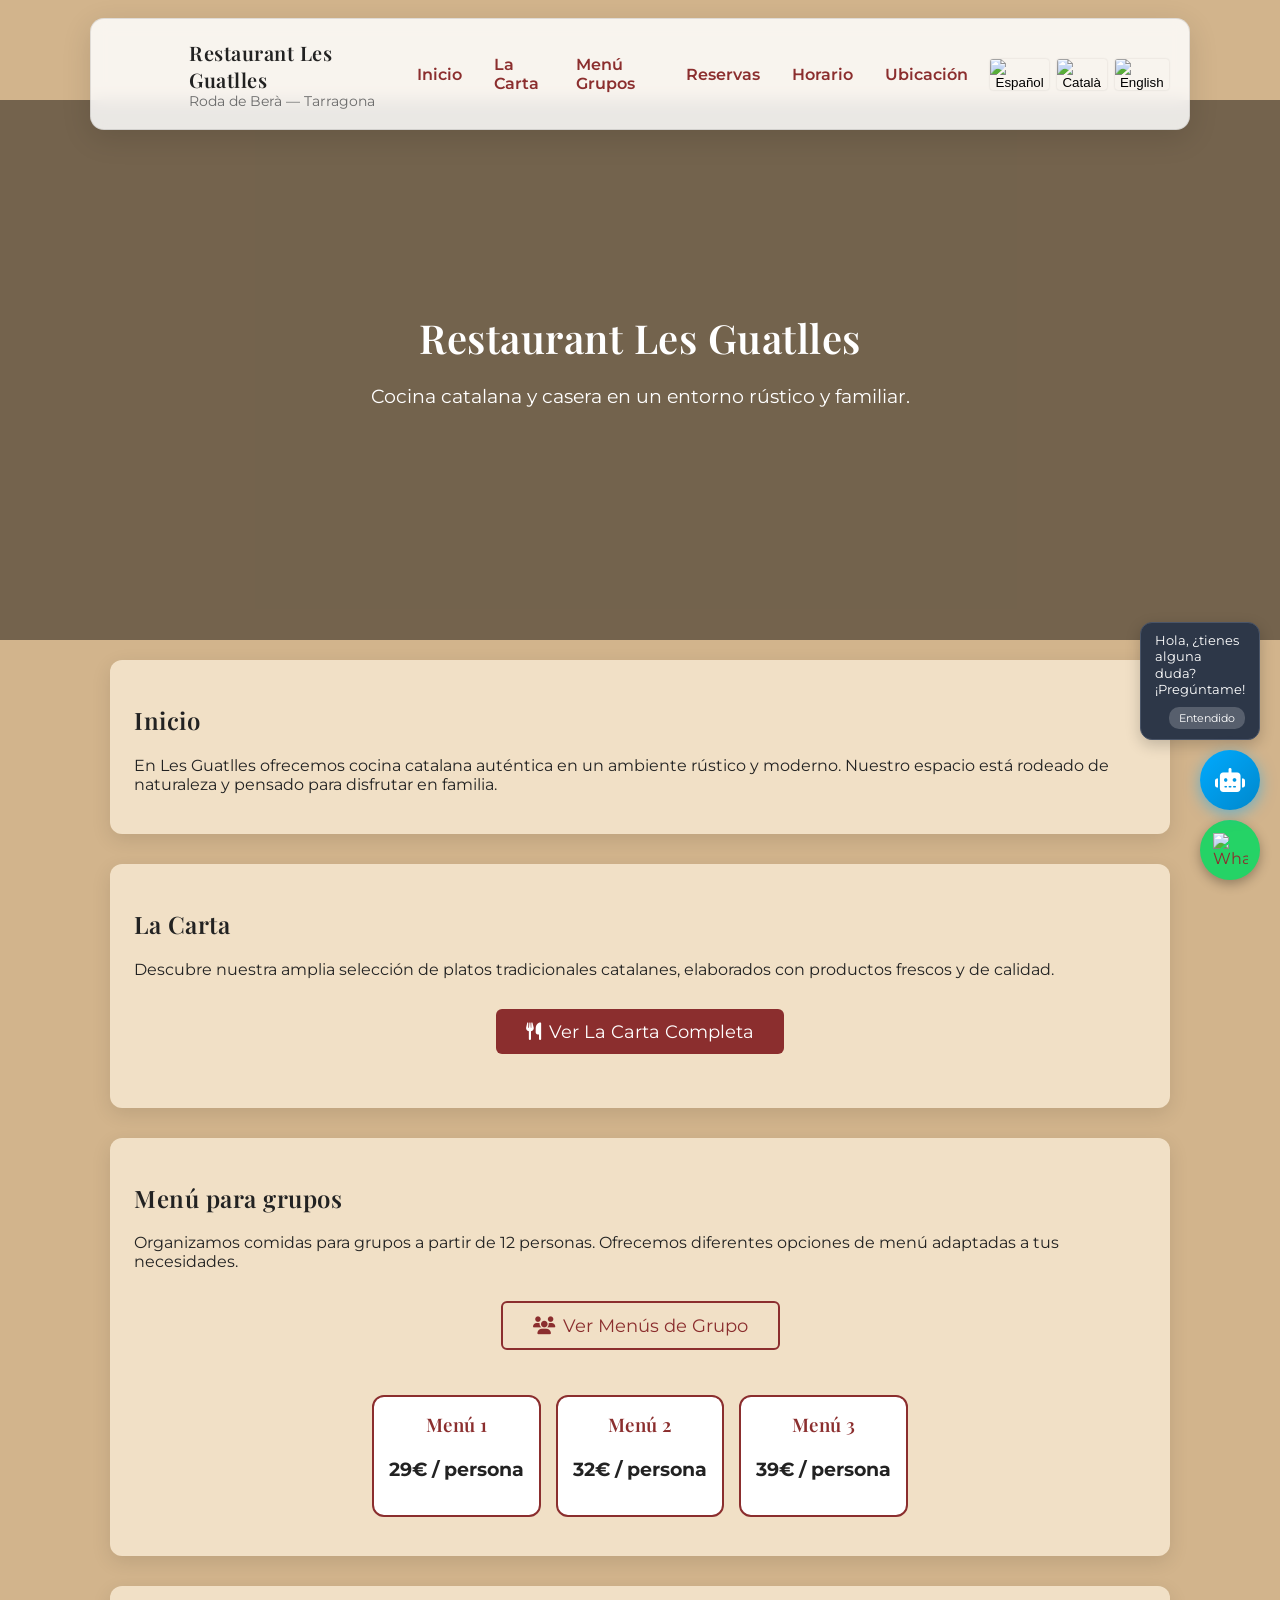
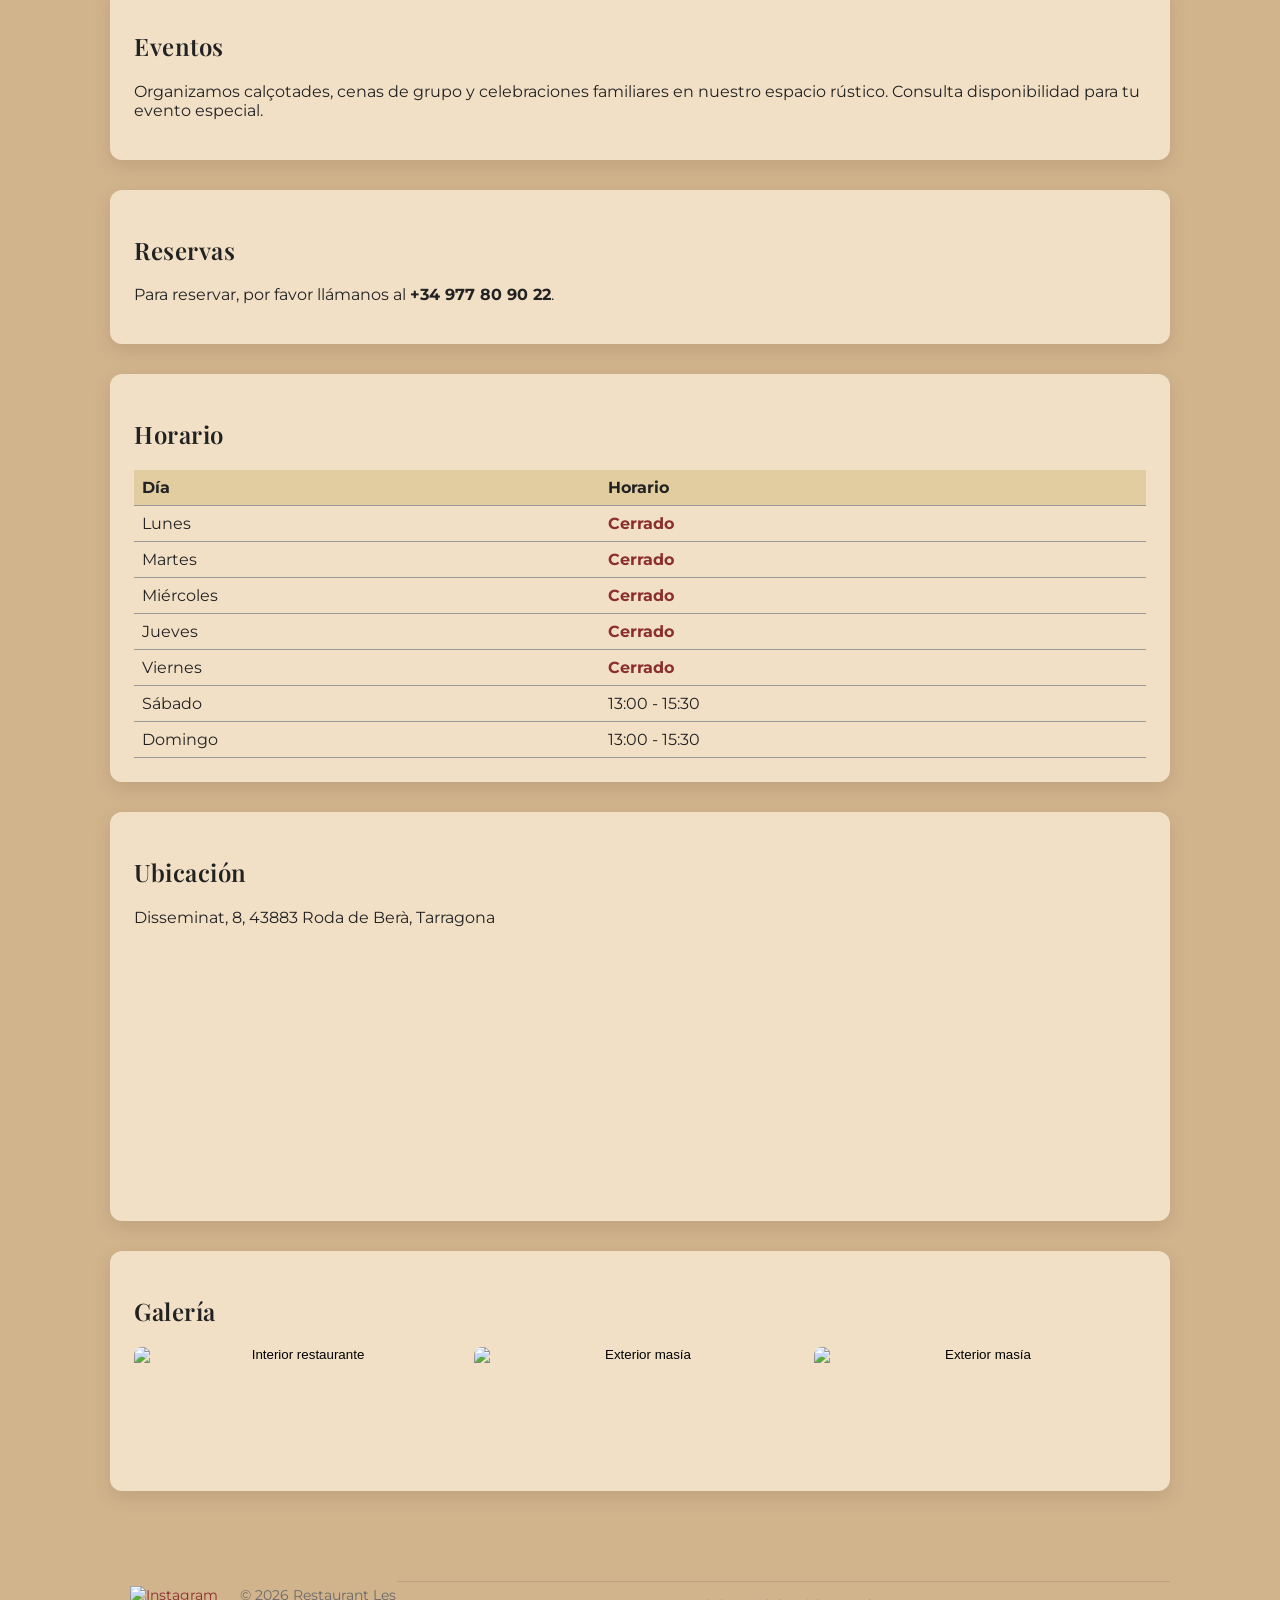
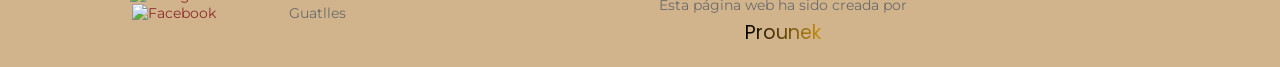
==== index.html @ c56d642b "Update index.html" ====
<!doctype html>
<html lang="es">
<head>
  <meta charset="utf-8" />
  <meta name="viewport" content="width=device-width,initial-scale=1" />
  <title>Restaurant Les Guatlles</title>
  <meta name="description" content="Restaurant Les Guatlles: cocina casera y catalana en Roda de Berà (Tarragona). Menús, reservas, eventos y ubicación." />
  <meta name="author" content="Restaurant Les Guatlles" />
  <link rel="icon" type="image/x-icon" href="Gemini_Generated_Image_eu8xwceu8xwceu8x-modified.png">

  <!-- Fuentes profesionales de Google Fonts -->
  <link rel="preconnect" href="https://fonts.googleapis.com">
  <link rel="preconnect" href="https://fonts.gstatic.com" crossorigin>
  <link href="https://fonts.googleapis.com/css2?family=Montserrat:wght@300;400;500;600&family=Playfair+Display:wght@400;500;600;700&display=swap" rel="stylesheet">
  <link href="https://fonts.googleapis.com/css2?family=Montserrat:wght@300;400;500;600&family=Playfair+Display:wght@400;500;600;700&family=Poppins:wght@400&display=swap" rel="stylesheet">

  <!-- Font Awesome -->
  <link rel="stylesheet" href="https://cdnjs.cloudflare.com/ajax/libs/font-awesome/6.4.0/css/all.min.css" integrity="sha512-iecdLmaskl7CVkqkXNQ/ZH/XLlvWZOJyj7Yy7tcenmpD1ypASozpmT/E0iPtmFIB46ZmdtAc9eNBvH0H/ZpiBw==" crossorigin="anonymous" referrerpolicy="no-referrer" />

  <style>
    /* === VARIABLES Y ESTILOS BASE === */
    :root {
      --accent: #8b2e2e;
      --muted: #6b6b6b;
      --bg: #d2b48c;
      --card: #f1e0c6;
      --glass-bg: rgba(255,255,255,0.85);
      --header-offset: 96px;
    }

    * {
      box-sizing: border-box;
      scroll-behavior: smooth;
    }

    html, body {
      height: 100%;
      margin: 0;
      font-family: 'Montserrat', -apple-system, BlinkMacSystemFont, 'Segoe UI', Roboto, Oxygen, Ubuntu, sans-serif;
      color: #222;
      background: var(--bg);
    }

    h1, h2, h3, h4, h5, h6 {
      font-family: 'Playfair Display', Georgia, serif;
      font-weight: 600;
      letter-spacing: 0.5px;
    }

    a {
      color: var(--accent);
      text-decoration: none;
    }

    .container {
      max-width: 1100px;
      margin: 0 auto;
      padding: 20px;
    }

    /* === ANIMACIONES DE ENTRADA === */
    @keyframes fadeInUp {
      from {
        opacity: 0;
        transform: translateY(30px);
      }
      to {
        opacity: 1;
        transform: translateY(0);
      }
    }

    .animate-on-scroll {
      opacity: 0;
      transform: translateY(30px);
      transition: all 0.6s ease-out;
    }

    .animate-on-scroll.animated {
      opacity: 1;
      transform: translateY(0);
    }

    /* === HEADER STICKY (VERSIÓN ORIGINAL) === */
    header {
      position: fixed;
      top: 18px;
      left: 50%;
      transform: translateX(-50%);
      width: calc(100% - 40px);
      max-width: 1100px;
      background: var(--glass-bg);
      backdrop-filter: blur(8px);
      -webkit-backdrop-filter: blur(8px);
      border-radius: 14px;
      box-shadow: 0 8px 30px rgba(0,0,0,0.12);
      display: flex;
      align-items: center;
      justify-content: space-between;
      gap: 16px;
      padding: 12px 24px;
      z-index: 1200;
      animation: fadeInDown 0.8s ease-out;
      border: 1px solid rgba(0,0,0,0.1);
    }

    @keyframes fadeInDown {
      from {
        opacity: 0;
        transform: translateX(-50%) translateY(-20px);
      }
      to {
        opacity: 1;
        transform: translateX(-50%) translateY(0);
      }
    }

    .brand {
      display: flex;
      align-items: center;
      gap: 14px;
    }

    .logo {
      width: 64px;
      height: 64px;
      border-radius: 10px;
      overflow: hidden;
      flex: 0 0 64px;
      background-image: url('https://tse1.mm.bing.net/th/id/OIP.Gi4hYsIc4B3YbKDPpV0b8wAAAA?pid=Api');
      background-size: cover;
      background-position: center;
    }

    h1 {
      font-size: 1.25rem;
      margin: 0;
    }

    nav ul {
      list-style: none;
      margin: 0;
      padding: 0;
      display: flex;
      gap: 12px;
      align-items: center;
    }

    nav li {
      padding: 6px 10px;
      border-radius: 8px;
      transition: all 0.3s ease;
    }

    nav li:hover {
      background: rgba(139, 46, 46, 0.1);
    }

    nav a {
      font-weight: 600;
      cursor: pointer;
    }

    .hamburger {
      display: none;
      flex-direction: column;
      gap: 5px;
      cursor: pointer;
      padding: 6px;
    }

    .hamburger span {
      width: 24px;
      height: 3px;
      background: #222;
      border-radius: 3px;
      display: block;
      transition: all 0.3s ease;
    }

    .nav-menu {
      display: flex;
      gap: 12px;
      align-items: center;
    }

    .lang-switch {
      display: flex;
      gap: 8px;
      align-items: center;
    }

    .lang-switch button {
      background: none;
      border: none;
      cursor: pointer;
      padding: 0;
      transition: transform 0.3s ease;
    }

    .lang-switch button:hover {
      transform: scale(1.1);
    }

    .lang-switch img {
      width: 28px;
      height: 20px;
      border-radius: 3px;
      box-shadow: 0 0 2px rgba(0,0,0,.15);
    }

    /* === HERO SECTION === */
    .hero-banner {
      position: relative;
      height: 60vh;
      min-height: 400px;
      display: flex;
      align-items: center;
      justify-content: center;
      background-image: url('https://tse2.mm.bing.net/th/id/OIP.O7ewhGLgfSO-NGCan1UeLAHaFj?pid=Api');
      background-size: cover;
      background-position: center;
      color: #fff;
      text-align: center;
      margin-top: 100px;
      animation: fadeInUp 1s ease-out 0.3s both;
    }

    .hero-overlay {
      position: absolute;
      top: 0;
      left: 0;
      width: 100%;
      height: 100%;
      background: rgba(0,0,0,0.45);
    }

    .hero-content {
      position: relative;
      z-index: 1;
      max-width: 800px;
      padding: 20px;
    }

    .hero-content h1 {
      font-size: 2.5rem;
      font-family: 'Playfair Display', serif;
      margin-bottom: 12px;
    }

    .hero-content p {
      font-size: 1.2rem;
      line-height: 1.4;
    }

    /* === MAIN CONTENT === */
    main {
      margin-top: 40px;
      padding-bottom: 80px;
    }

    section {
      scroll-margin-top: 120px;
    }

    /* === CARDS Y COMPONENTES === */
    .card {
      background: var(--card);
      padding: 24px;
      border-radius: 12px;
      box-shadow: 0 6px 20px rgba(12,12,12,0.1);
      margin-bottom: 30px;
      transition: all 0.3s ease;
      opacity: 1 !important;
    }

    .card:hover {
      transform: translateY(-5px);
      box-shadow: 0 8px 25px rgba(12,12,12,0.15);
    }

    .gallery {
      display: grid;
      grid-template-columns: repeat(3, 1fr);
      gap: 8px;
    }

    .gallery button {
      border: 0;
      padding: 0;
      background: none;
      transition: transform 0.3s ease;
    }

    .gallery button:hover {
      transform: scale(1.05);
    }

    .gallery img {
      width: 100%;
      height: 120px;
      object-fit: cover;
      border-radius: 8px;
      display: block;
    }

    footer {
      margin-top: 28px;
      padding: 20px 0;
      color: var(--muted);
      font-size: 0.9rem;
      text-align: center;
      display: flex;
      justify-content: space-between;
      align-items: center;
    }

    /* === HORARIO === */
    .schedule {
      width: 100%;
      border-collapse: collapse;
      margin-top: 10px;
    }

    .schedule th, .schedule td {
      padding: 8px;
      border-bottom: 1px solid #999;
      text-align: left;
    }

    .schedule th {
      background: #e2cda0;
    }

    .closed {
      color: #8b2e2e;
      font-weight: bold;
    }

    /* === CALCULADORA DE GRUPOS === */
    .group-calculator {
      background: var(--card);
      padding: 20px;
      border-radius: 12px;
      margin: 20px 0;
      text-align: center;
      border: 2px solid var(--accent);
    }
    
    .calculator-inputs {
      display: flex;
      gap: 15px;
      justify-content: center;
      align-items: center;
      flex-wrap: wrap;
      margin: 15px 0;
    }
    
    .calc-input {
      padding: 10px;
      border: 1px solid #ddd;
      border-radius: 8px;
      font-size: 1rem;
      width: 80px;
      text-align: center;
      transition: all 0.3s ease;
    }
    
    .calc-input:focus {
      outline: none;
      border-color: var(--accent);
    }
    
    .calc-result {
      font-size: 1.5rem;
      font-weight: bold;
      color: var(--accent);
      margin: 15px 0;
    }

    /* === BOTONES === */
    .btn {
      padding: 10px 20px;
      border: none;
      border-radius: 6px;
      cursor: pointer;
      font-size: 1rem;
      transition: all 0.3s ease;
      display: inline-block;
      text-align: center;
    }
    
    .btn:hover {
      transform: translateY(-2px);
    }
    
    .btn-primary {
      background: var(--accent);
      color: white;
    }
    
    .btn-primary:hover {
      background: #7a2727;
      box-shadow: 0 4px 12px rgba(139, 46, 46, 0.3);
    }

    .btn-secondary {
      background: #f1e0c6;
      color: #8b2e2e;
      border: 2px solid #8b2e2e;
    }
    
    .btn-secondary:hover {
      background: #e2cda0;
    }

    .btn-large {
      font-size: 1.1rem;
      padding: 12px 30px;
    }

    /* WhatsApp flotante */
    .whatsapp-btn {
      position: fixed;
      bottom: 20px;
      right: 20px;
      background: #25d366;
      border-radius: 50%;
      width: 60px;
      height: 60px;
      display: flex;
      align-items: center;
      justify-content: center;
      box-shadow: 0 4px 12px rgba(0,0,0,.3);
      z-index: 1300;
      transition: all 0.3s ease;
      animation: fadeInUp 0.8s ease-out 1s both;
    }
    
    .whatsapp-btn:hover {
      transform: scale(1.1);
      box-shadow: 0 6px 20px rgba(37, 211, 102, 0.4);
    }
    
    .whatsapp-btn img {
      width: 35px;
      height: 35px;
    }

    /* === ASISTENTE VIRTUAL === */
    .assistant-container {
      position: fixed;
      bottom: 90px;
      right: 20px;
      z-index: 1400;
      font-family: Arial, sans-serif;
      animation: fadeInUp 0.8s ease-out 1.2s both;
    }

    .assistant-button {
      width: 60px;
      height: 60px;
      border-radius: 50%;
      background: linear-gradient(135deg, #00aaff 0%, #0088cc 100%);
      border: none;
      box-shadow: 0 4px 15px rgba(0, 170, 255, 0.5);
      cursor: pointer;
      display: flex;
      align-items: center;
      justify-content: center;
      transition: all 0.3s ease;
      position: relative;
      overflow: visible;
      animation: float 3s ease-in-out infinite;
    }

    @keyframes float {
      0%, 100% { transform: translateY(0); }
      50% { transform: translateY(-8px); }
    }

    .assistant-button:hover {
      transform: scale(1.1);
      box-shadow: 0 6px 20px rgba(0, 170, 255, 0.7);
    }

    .assistant-button::after {
      content: "Asistente de IA";
      position: absolute;
      bottom: -35px;
      left: 50%;
      transform: translateX(-50%);
      background: rgba(0, 0, 0, 0.8);
      color: white;
      padding: 5px 10px;
      border-radius: 4px;
      font-size: 0.75rem;
      white-space: nowrap;
      opacity: 0;
      visibility: hidden;
      transition: opacity 0.3s, visibility 0.3s;
      z-index: 1500;
    }

    .assistant-button:hover::after {
      opacity: 1;
      visibility: visible;
    }

    .assistant-button i {
      color: white;
      font-size: 24px;
    }

    .assistant-chat {
      position: absolute;
      bottom: 70px;
      right: 0;
      width: 320px;
      max-width: 85vw;
      background: white;
      border-radius: 16px;
      box-shadow: 0 10px 30px rgba(0,0,0,0.2);
      display: none;
      flex-direction: column;
      overflow: hidden;
      max-height: 450px;
      border: 1px solid #e0e0e0;
    }

    .assistant-chat.active {
      display: flex;
      animation: slideUp 0.3s ease;
    }

    @keyframes slideUp {
      from {
        opacity: 0;
        transform: translateY(20px);
      }
      to {
        opacity: 1;
        transform: translateY(0);
      }
    }

    .assistant-header {
      background: linear-gradient(135deg, #00aaff 0%, #0088cc 100%);
      color: white;
      padding: 12px 15px;
      display: flex;
      justify-content: space-between;
      align-items: center;
    }

    .assistant-header h3 {
      margin: 0;
      font-size: 1rem;
      font-weight: 600;
      display: flex;
      align-items: center;
      gap: 8px;
    }

    .assistant-header h3::before {
      content: '';
      width: 8px;
      height: 8px;
      background: #4ade80;
      border-radius: 50%;
      animation: pulse 2s infinite;
    }

    @keyframes pulse {
      0%, 100% { opacity: 1; }
      50% { opacity: 0.5; }
    }

    .assistant-close {
      background: rgba(255,255,255,0.2);
      border: none;
      color: white;
      font-size: 1.1rem;
      cursor: pointer;
      padding: 4px 8px;
      border-radius: 6px;
      transition: background 0.2s;
    }

    .assistant-close:hover {
      background: rgba(255,255,255,0.3);
    }

    .assistant-messages {
      flex: 1;
      padding: 15px;
      overflow-y: auto;
      max-height: 300px;
      display: flex;
      flex-direction: column;
      gap: 12px;
      background: #f8fafc;
    }

    .message {
      padding: 10px 14px;
      border-radius: 18px;
      max-width: 85%;
      word-wrap: break-word;
      line-height: 1.4;
      font-size: 0.9rem;
      position: relative;
    }

    .message.bot {
      background: white;
      align-self: flex-start;
      border-bottom-left-radius: 6px;
      box-shadow: 0 2px 8px rgba(0,0,0,0.08);
      border: 1px solid #e2e8f0;
    }

    .message.user {
      background: linear-gradient(135deg, #00aaff 0%, #0088cc 100%);
      color: white;
      align-self: flex-end;
      border-bottom-right-radius: 6px;
      box-shadow: 0 2px 8px rgba(0, 170, 255, 0.3);
    }

    .assistant-input-container {
      padding: 12px 15px;
      border-top: 1px solid #e2e8f0;
      background: white;
    }

    .assistant-input {
      display: flex;
      gap: 8px;
      align-items: flex-end;
    }

    .assistant-input input {
      flex: 1;
      padding: 10px 14px;
      border: 1px solid #e2e8f0;
      border-radius: 20px;
      outline: none;
      font-size: 0.9rem;
      background: #f8fafc;
      transition: all 0.2s;
      font-family: 'Montserrat', sans-serif;
    }

    .assistant-input input:focus {
      border-color: #00aaff;
      background: white;
      box-shadow: 0 0 0 3px rgba(0, 170, 255, 0.1);
    }

    .assistant-input button {
      background: linear-gradient(135deg, #00aaff 0%, #0088cc 100%);
      color: white;
      border: none;
      border-radius: 20px;
      padding: 10px 16px;
      cursor: pointer;
      font-size: 0.9rem;
      font-weight: 600;
      transition: all 0.2s;
      min-width: 60px;
      display: flex;
      align-items: center;
      justify-content: center;
      font-family: 'Montserrat', sans-serif;
    }

    .assistant-input button:hover {
      transform: translateY(-1px);
      box-shadow: 0 4px 12px rgba(0, 170, 255, 0.3);
    }

    .assistant-greeting {
      position: absolute;
      bottom: 70px;
      right: 0;
      background: #2d3748;
      color: white;
      padding: 10px 14px;
      border-radius: 12px;
      box-shadow: 0 5px 15px rgba(0,0,0,0.2);
      max-width: 180px;
      display: none;
      animation: slideUp 0.3s ease;
      border: 1px solid #4a5568;
      font-size: 0.8rem;
      line-height: 1.3;
      font-family: 'Montserrat', sans-serif;
    }

    .assistant-greeting.active {
      display: block;
    }

    .assistant-greeting p {
      margin: 0 0 8px 0;
    }

    .assistant-greeting button {
      background: rgba(255,255,255,0.2);
      color: white;
      border: none;
      border-radius: 10px;
      padding: 4px 10px;
      font-size: 0.7rem;
      cursor: pointer;
      float: right;
      transition: all 0.2s;
      font-family: 'Montserrat', sans-serif;
    }

    .assistant-greeting button:hover {
      background: rgba(255,255,255,0.3);
    }

    /* === RESPONSIVE === */
    @media (max-width:900px){
      .gallery{grid-template-columns:repeat(2,1fr)}
      .hero-banner{height:50vh}
    }

    @media (max-width:768px){
      header {
        width: calc(100% - 20px);
        padding: 8px 15px;
        top: 10px;
      }
      
      .brand{
        display:flex;
        justify-content:center;
        padding: 0;
        margin: 0;
      }
      .brand .logo{display:none}
      .brand h1{
        font-size: 1rem;
        margin: 0;
        padding: 0;
        text-align:center;
        white-space:nowrap;
        overflow:hidden;
        text-overflow:ellipsis;
        color:#222;
        line-height: 1;
      }

      .nav-menu{
        display:flex;
        align-items:center;
        justify-content:space-between;
        padding: 0px 4px;
        min-height: 24px;
        gap: 0;
      }
      
      .hamburger{
        display:flex;
        align-self:center;
        margin: 0;
        padding: 0;
      }
      .hamburger span{
        background:#222;
      }

      .lang-switch{
        gap: 6px;
        margin: 0;
        padding: 0;
      }

      nav ul{
        position: absolute;
        top: calc(100% + 10px);
        left: 50%;
        transform: translateX(-50%);
        width: calc(100% - 40px);
        margin-top:0;
        background: var(--glass-bg);
        backdrop-filter: blur(8px);
        -webkit-backdrop-filter: blur(8px);
        border-radius: 12px;
        padding: 12px;
        flex-direction: column;
        display: none;
        gap: 12px;
        box-shadow: 0 8px 30px rgba(0,0,0,.18);
        z-index: 1250;
      }
      nav ul.active{ display:flex; }
      
      .hero-content h1{font-size:1.8rem}
      
      .hero-banner {
        margin-top: 90px;
      }
      
      main {
        margin-top: 30px;
      }

      .assistant-container {
        bottom: 90px;
        right: 15px;
      }
      
      .assistant-button {
        width: 50px;
        height: 50px;
      }
      
      .assistant-button i {
        font-size: 20px;
      }
      
      .assistant-chat {
        width: calc(100vw - 30px);
        max-width: calc(100vw - 30px);
        right: 0;
        bottom: 70px;
        max-height: 60vh;
      }
      
      .assistant-greeting {
        width: calc(100vw - 60px);
        max-width: calc(100vw - 60px);
        right: 0;
      }
    }

    @media (max-width:520px){
      .gallery img{height:90px}
      .hero-content h1{font-size:1.6rem}
      
      header {
        padding: 6px 10px;
      }
      
      .nav-menu{
        padding: 0px 3px;
        min-height: 22px;
      }
      
      .assistant-chat {
        max-height: 55vh;
      }
      
      .calculator-inputs {
        flex-direction: column;
        gap: 10px;
      }
      
      section {
        scroll-margin-top: 100px;
      }
    }

    /* Footer redes sociales a la izquierda */
    footer .social-icons {
      order: -1;
      margin-right: auto;
    }
    
    /* Estilos para las tarjetas de menú */
    .menu-card {
      background: white;
      border-radius: 12px;
      padding: 15px;
      margin: 15px 0;
      border: 2px solid var(--accent);
      text-align: center;
    }
    
    .menu-card h3 {
      color: var(--accent);
      margin-top: 0;
    }
    
    .menu-highlight {
      background: rgba(139, 46, 46, 0.05);
      padding: 15px;
      border-radius: 8px;
      margin-top: 20px;
      border-left: 4px solid var(--accent);
    }
    
    .menu-highlight ul {
      margin: 10px 0 0 20px;
      text-align: left;
    }
  </style>
</head>
<body>
  <!-- HEADER (VERSIÓN ORIGINAL) -->
  <header class="container" role="banner" aria-label="Barra principal">
    <div class="brand" aria-hidden="false">
      <div class="logo" aria-hidden="true"></div>
      <div>
        <h1 data-i18n="title">Restaurant Les Guatlles</h1>
        <div class="muted" data-i18n="location" style="font-size:0.85rem;color:var(--muted)">Roda de Berà — Tarragona</div>
      </div>
    </div>

    <div class="nav-menu" aria-hidden="false">
      <div class="hamburger" id="hamburger" aria-label="Abrir menú" role="button" tabindex="0" aria-expanded="false">
        <span></span><span></span><span></span>
      </div>

      <nav aria-label="Navegación principal">
        <ul id="nav-links" class="nav-links" role="menu">
          <li role="none"><a role="menuitem" href="#sobre" data-i18n="menu_about">Inicio</a></li>
          <li role="none"><a role="menuitem" href="#lacarta" data-i18n="menu_menu">La Carta</a></li>
          <li role="none"><a role="menuitem" href="#grupos" data-i18n="menu_groups">Menú Grupos</a></li>
          <li role="none"><a role="menuitem" href="#reservas" data-i18n="menu_reserve">Reservas</a></li>
          <li role="none"><a role="menuitem" href="#horario" data-i18n="menu_hours">Horario</a></li>
          <li role="none"><a role="menuitem" href="#ubicacion" data-i18n="menu_location">Ubicación</a></li>
        </ul>
      </nav>

      <div class="lang-switch" aria-label="Selector de idioma">
        <button data-lang="es" aria-label="Español"><img src="https://flagcdn.com/es.svg" alt="Español"></button>
        <button data-lang="ca" aria-label="Català"><img src="https://upload.wikimedia.org/wikipedia/commons/c/ce/Flag_of_Catalonia.svg" alt="Català"></button>
        <button data-lang="en" aria-label="English"><img src="https://flagcdn.com/gb.svg" alt="English"></button>
      </div>
    </div>
  </header>

  <!-- HERO -->
  <section class="hero-banner" aria-hidden="false">
    <div class="hero-overlay"></div>
    <div class="hero-content">
      <h1 data-i18n="hero_title">Restaurant Les Guatlles</h1>
      <p data-i18n="hero_sub">Cocina catalana y casera en un entorno rústico y familiar.</p>
    </div>
  </section>

  <!-- MAIN -->
  <main class="container" id="maincontent" role="main">
    <!-- SOBRE NOSOTROS -->
    <section id="sobre" class="card animate-on-scroll">
      <h2 data-i18n="menu_about">Sobre</h2>
      <p data-i18n="about_text">En Les Guatlles ofrecemos cocina catalana auténtica en un ambiente rústico y moderno. Nuestro espacio está rodeado de naturaleza y pensado para disfrutar en familia.</p>
    </section>

    <!-- LA CARTA -->
    <section id="lacarta" class="card animate-on-scroll">
      <h2 data-i18n="lacarta_title">La Carta</h2>
      <p data-i18n="carta_intro">Descubre nuestra amplia selección de platos tradicionales catalanes.</p>
      
      <div style="text-align: center; margin: 30px 0;">
        <a href="carta.html" class="btn btn-primary btn-large">
          <i class="fas fa-utensils" style="margin-right: 8px;"></i><span data-i18n="ver_carta">Ver La Carta Completa</span>
        </a>
      </div>
    </section>

    <!-- MENÚ PARA GRUPOS -->
    <section id="grupos" class="card animate-on-scroll">
      <h2 data-i18n="grupos_title">Menú para grupos</h2>
      <p data-i18n="grupos_intro">Organizamos comidas para grupos a partir de 12 personas. Ofrecemos diferentes opciones de menú adaptadas a tus necesidades.</p>
      
      <div style="text-align: center; margin: 30px 0;">
        <a href="menu-grupos.html" class="btn btn-secondary btn-large">
          <i class="fas fa-users" style="margin-right: 8px;"></i><span data-i18n="ver_menu_grupos">Ver Menús de Grupo</span>
        </a>
      </div>
      
      <div style="display: flex; flex-wrap: wrap; gap: 15px; justify-content: center; margin-top: 20px;">
        <div class="menu-card">
          <h3>Menú 1</h3>
          <p style="font-weight: bold; font-size: 1.2rem;">29€ / <span data-i18n="persona">persona</span></p>
        </div>
        
        <div class="menu-card">
          <h3>Menú 2</h3>
          <p style="font-weight: bold; font-size: 1.2rem;">32€ / <span data-i18n="persona">persona</span></p>
        </div>
        
        <div class="menu-card">
          <h3>Menú 3</h3>
          <p style="font-weight: bold; font-size: 1.2rem;">39€ / <span data-i18n="persona">persona</span></p>
        </div>
      </div>
    </section>

    <!-- EVENTOS -->
    <section id="eventos" class="card animate-on-scroll">
      <h2 data-i18n="menu_events">Eventos</h2>
      <p data-i18n="events_text">Organizamos calçotades, cenas de grupo y celebraciones familiares en nuestro espacio rústico. Consulta disponibilidad para tu evento especial.</p>
    </section>

    <!-- RESERVAS -->
    <section id="reservas" class="card animate-on-scroll">
      <h2 data-i18n="menu_reserve">Reservas</h2>
      <p data-i18n="reserve_text">Para reservar, por favor llámanos al <strong>+34 977 80 90 22</strong>.</p>
    </section>

    <!-- HORARIO -->
    <section id="horario" class="card animate-on-scroll">
      <h2 data-i18n="menu_hours">Horario</h2>
      <table class="schedule" aria-label="Horario">
        <thead>
          <tr>
            <th data-i18n="day">Día</th>
            <th data-i18n="hours">Horario</th>
          </tr>
        </thead>
        <tbody>
          <tr><td data-i18n="monday">Lunes</td><td class="closed" data-i18n="closed">Cerrado</td></tr>
          <tr><td data-i18n="tuesday">Martes</td><td class="closed" data-i18n="closed">Cerrado</td></tr>
          <tr><td data-i18n="wednesday">Miércoles</td><td class="closed" data-i18n="closed">Cerrado</td></tr>
          <tr><td data-i18n="thursday">Jueves</td><td class="closed" data-i18n="closed">Cerrado</td></tr>
          <tr><td data-i18n="friday">Viernes</td><td class="closed" data-i18n="closed">Cerrado</td></tr>
          <tr><td data-i18n="saturday">Sábado</td><td>13:00 - 15:30</td></tr>
          <tr><td data-i18n="sunday">Domingo</td><td>13:00 - 15:30</td></tr>
        </tbody>
      </table>
    </section>

    <!-- UBICACIÓN -->
    <section id="ubicacion" class="card animate-on-scroll">
      <h2 data-i18n="menu_location">Ubicación</h2>
      <p data-i18n="address">Disseminat, 8, 43883 Roda de Berà, Tarragona</p>
      <iframe title="Mapa Restaurant Les Guatlles" src="https://www.google.com/maps?q=Restaurant+Les+Guatlles+Roda+de+Berà&output=embed" width="100%" height="250" style="border:0;border-radius:12px" allowfullscreen="" loading="lazy"></iframe>
    </section>

    <!-- GALERÍA -->
    <section id="galeria" class="card animate-on-scroll">
      <h2 data-i18n="menu_gallery">Galería</h2>
      <div class="gallery" role="list">
        <button data-src="https://tse2.mm.bing.net/th/id/OIP.NeFWFeG1jl9k7wvETfMcuwHaIW?pid=Api" aria-label="Ver imagen 2"><img src="https://tse2.mm.bing.net/th/id/OIP.NeFWFeG1jl9k7wvETfMcuwHaIW?pid=Api" alt="Interior restaurante"></button>
        <button data-src="https://tse2.mm.bing.net/th/id/OIP.O7ewhGLgfSO-NGCan1UeLAHaFj?pid=Api" aria-label="Ver imagen 3"><img src="https://tse2.mm.bing.net/th/id/OIP.O7ewhGLgfSO-NGCan1UeLAHaFj?pid=Api" alt="Exterior masía"></button>
        <button data-src="https://dynamic-media-cdn.tripadvisor.com/media/photo-o/0e/e3/67/98/amanda-de-la-casa.jpg?w=2000&h=-1&s=1" aria-label="Ver imagen 3"><img src="https://dynamic-media-cdn.tripadvisor.com/media/photo-o/0e/e3/67/98/amanda-de-la-casa.jpg?w=2000&h=-1&s=1" alt="Exterior masía"></button>
      </div>
    </section>
  </main>

<footer class="container" role="contentinfo">
    <span class="social-icons" aria-label="Redes sociales">
      <a href="https://www.instagram.com/restaurantlesguatlles/?hl=es" target="_blank" rel="noopener">
        <img src="https://upload.wikimedia.org/wikipedia/commons/a/a5/Instagram_icon.png" alt="Instagram" width="20" height="20">
      </a>
      <a href="https://www.facebook.com/Restaurantlesguatlles/?locale=es_ES" target="_blank" rel="noopener">
        <img src="https://upload.wikimedia.org/wikipedia/commons/1/1b/Facebook_icon.svg" alt="Facebook" width="20" height="20">
      </a>
    </span>
    <span>© <span id="year"></span> <span data-i18n="title">Restaurant Les Guatlles</span></span>
    
    <!-- FIRMA DE DESARROLLO -->
    <div style="
        margin-top: 20px;
        padding-top: 15px;
        border-top: 1px solid rgba(0,0,0,0.1);
        width: 100%;
        text-align: center;
        font-size: 0.85rem;
        color: var(--muted);
    ">
        Esta página web ha sido creada por<br>
        <a href="https://prounek.com" target="_blank" rel="noopener" style="text-decoration: none;">
        <span style="
            font-family: 'Poppins', sans-serif;
            font-weight: 400;
            font-size: 1.2rem;
            background: linear-gradient(90deg, #000000, #c89116);
            -webkit-background-clip: text;
            -webkit-text-fill-color: transparent;
            background-clip: text;
            display: inline-block;
            margin-top: 5px;
        ">Prounek</span>
    </div>
</footer>

  <!-- BOTÓN WHATSAPP -->
  <a href="https://wa.me/34977809022" class="whatsapp-btn" target="_blank" rel="noopener" aria-label="Abrir WhatsApp">
    <img src="https://upload.wikimedia.org/wikipedia/commons/6/6b/WhatsApp.svg" alt="WhatsApp">
  </a>

  <!-- ASISTENTE VIRTUAL -->
  <div class="assistant-container">
    <div class="assistant-greeting" id="assistantGreeting">
      <p data-i18n="assistant_greeting">Hola, ¿tienes alguna duda? ¡Pregúntame!</p>
      <button id="closeGreeting" data-i18n="entendido">Entendido</button>
    </div>
    
    <div class="assistant-chat" id="assistantChat">
      <div class="assistant-header">
        <h3 data-i18n="assistant_title">Asistente Virtual</h3>
        <button class="assistant-close" id="closeChat">✕</button>
      </div>
      <div class="assistant-messages" id="assistantMessages">
        <div class="message bot" data-i18n="assistant_welcome">
          ¡Hola! Soy el asistente virtual de Restaurant Les Guatlles. ¿En qué puedo ayudarte?
        </div>
      </div>
      <div class="assistant-input-container">
        <div class="assistant-input">
          <input type="text" id="assistantInput" placeholder="Escribe tu pregunta..." data-i18n-placeholder="Escribe tu pregunta..." />
          <button id="sendMessage" data-i18n="enviar">Enviar</button>
        </div>
      </div>
    </div>
    
    <button class="assistant-button" id="assistantButton" aria-label="Abrir asistente virtual">
      <i class="fas fa-robot"></i>
    </button>
  </div>

  <script>
    // === INICIALIZACIÓN ===
    document.addEventListener('DOMContentLoaded', function() {
      // Mostrar todas las secciones inmediatamente
      document.querySelectorAll('.animate-on-scroll').forEach(el => {
        el.style.opacity = '1';
        el.style.transform = 'translateY(0)';
        el.classList.add('animated');
      });
      
      // Año actual
      document.getElementById('year').textContent = new Date().getFullYear();
      
      // Inicializar animaciones al hacer scroll
      initializeScrollAnimations();
      
      // Inicializar asistente virtual
      initializeAssistant();
      
      // Sistema de navegación y traducciones
      initializeNavigationAndTranslations();
    });

    // === ANIMACIONES AL SCROLL ===
    function initializeScrollAnimations() {
      const observerOptions = {
        threshold: 0.1,
        rootMargin: '0px 0px -50px 0px'
      };
      
      const observer = new IntersectionObserver(function(entries) {
        entries.forEach(entry => {
          if (entry.isIntersecting) {
            entry.target.classList.add('animated');
          }
        });
      }, observerOptions);
      
      // Observar todos los elementos con la clase animate-on-scroll
      document.querySelectorAll('.animate-on-scroll').forEach(el => {
        observer.observe(el);
      });
    }

    // === ASISTENTE VIRTUAL ===
    function initializeAssistant() {
      const assistantButton = document.getElementById('assistantButton');
      const assistantChat = document.getElementById('assistantChat');
      const assistantMessages = document.getElementById('assistantMessages');
      const assistantInput = document.getElementById('assistantInput');
      const sendMessage = document.getElementById('sendMessage');
      const closeChat = document.getElementById('closeChat');
      const assistantGreeting = document.getElementById('assistantGreeting');
      const closeGreeting = document.getElementById('closeGreeting');

      // Mostrar saludo después de 2 segundos
      setTimeout(() => {
        assistantGreeting.classList.add('active');
      }, 2000);

      // Cerrar saludo
      closeGreeting.addEventListener('click', () => {
        assistantGreeting.classList.remove('active');
      });

      // Abrir/cerrar chat
      assistantButton.addEventListener('click', () => {
        assistantChat.classList.toggle('active');
        assistantGreeting.classList.remove('active');
        if (assistantChat.classList.contains('active')) {
          assistantInput.focus();
        }
      });

      // Cerrar chat
      closeChat.addEventListener('click', () => {
        assistantChat.classList.remove('active');
      });

      // Enviar mensaje
      function sendUserMessage() {
        const message = assistantInput.value.trim();
        if (message === '') return;
        
        addMessage(message, 'user');
        assistantInput.value = '';
        
        setTimeout(() => {
          const response = getAssistantResponse(message);
          addMessage(response, 'bot');
          assistantMessages.scrollTop = assistantMessages.scrollHeight;
        }, 500);
      }

      assistantInput.addEventListener('keypress', (e) => {
        if (e.key === 'Enter') {
          sendUserMessage();
        }
      });

      sendMessage.addEventListener('click', sendUserMessage);

      function addMessage(text, sender) {
        const messageDiv = document.createElement('div');
        messageDiv.className = `message ${sender}`;
        messageDiv.textContent = text;
        assistantMessages.appendChild(messageDiv);
        assistantMessages.scrollTop = assistantMessages.scrollHeight;
      }

      function getAssistantResponse(message) {
        const normalizedMessage = message.toLowerCase().normalize("NFD").replace(/[\u0300-\u036f]/g, "");
        
        if (normalizedMessage.includes('hola') || normalizedMessage.includes('buenas')) {
          return '¡Hola! Bienvenido al Restaurant Les Guatlles. ¿En qué puedo ayudarte?';
        }
        
        if (normalizedMessage.includes('reserva') || normalizedMessage.includes('reservar')) {
          return 'Para hacer una reserva, puedes llamarnos al +34 977 80 90 22. Estaremos encantados de atenderte.';
        }
        
        if (normalizedMessage.includes('horario') || normalizedMessage.includes('abierto')) {
          return 'Estamos abiertos los sábados y domingos de 13:00 a 15:30. De lunes a viernes permanecemos cerrados.';
        }
        
        if (normalizedMessage.includes('menu') || normalizedMessage.includes('carta')) {
          return 'Puedes consultar nuestra carta completa en la página "La Carta" o ver los menús para grupos en la sección correspondiente.';
        }
        
        if (normalizedMessage.includes('grupo') || normalizedMessage.includes('grupos')) {
          return 'Ofrecemos menús especiales para grupos a partir de 12 personas. Tenemos tres opciones de menú con precios desde 29€. Puedes calcular el precio total con nuestra calculadora de grupos.';
        }
        
        if (normalizedMessage.includes('precio') || normalizedMessage.includes('cuanto')) {
          return 'Los precios varían según el plato. Puedes consultar todos los precios en nuestra carta. Los menús para grupos empiezan desde 29€ por persona.';
        }
        
        if (normalizedMessage.includes('gracias')) {
          return '¡De nada! Estoy aquí para ayudarte. ¿Tienes alguna otra pregunta?';
        }
        
        return 'No tengo información específica sobre eso. Para más información, puedes contactarnos al teléfono +34 977 80 90 22. ¿Puedo ayudarte con algo más?';
      }
    }

    // === SISTEMA DE NAVEGACIÓN Y TRADUCCIONES ===
    function initializeNavigationAndTranslations() {
      const hamburger = document.getElementById('hamburger');
      const navLinks = document.getElementById('nav-links');

      function toggleMenu() {
        const expanded = hamburger.getAttribute('aria-expanded') === 'true';
        hamburger.setAttribute('aria-expanded', String(!expanded));
        navLinks.classList.toggle('active');
      }
      
      if (hamburger) {
        hamburger.addEventListener('click', toggleMenu);
      }

      // Smooth scroll con offset
      function smoothScrollToTarget(href) {
        const target = document.querySelector(href);
        if (target) {
          navLinks.classList.remove('active');
          hamburger.setAttribute('aria-expanded','false');
          
          const offset = 120;
          const top = target.getBoundingClientRect().top + window.scrollY - offset;
          
          window.scrollTo({ top, behavior: 'smooth' });
        }
      }

      document.querySelectorAll('a[href^="#"]').forEach(link => {
        link.addEventListener('click', (e) => {
          const href = link.getAttribute('href');
          if (href && href !== '#') {
            e.preventDefault();
            smoothScrollToTarget(href);
          }
        });
      });

      // Sistema de idiomas COMPLETO
      const translations = {
        es: {
          // Títulos generales
          "title": "Restaurant Les Guatlles",
          "location": "Roda de Berà — Tarragona",
          
          // Navegación
          "menu_about": "Inicio",
          "menu_menu": "La Carta",
          "menu_groups": "Menú Grupos",
          "menu_events": "Eventos",
          "menu_reserve": "Reservas",
          "menu_hours": "Horario",
          "menu_location": "Ubicación",
          "menu_gallery": "Galería",
          
          // Hero
          "hero_title": "Restaurant Les Guatlles",
          "hero_sub": "Cocina catalana y casera en un entorno rústico y familiar.",
          
          // Secciones
          "about_text": "En Les Guatlles ofrecemos cocina catalana auténtica en un ambiente rústico y moderno. Nuestro espacio está rodeado de naturaleza y pensado para disfrutar en familia.",
          
          "lacarta_title": "La Carta",
          "carta_intro": "Descubre nuestra amplia selección de platos tradicionales catalanes, elaborados con productos frescos y de calidad.",
          "carta_desc": "Ofrecemos desde ensaladas y entrantes típicos hasta carnes a la brasa y pescados, acompañados de nuestras salsas caseras.",
          "ver_carta": "Ver La Carta Completa",
          "platos_destacados": "Algunos de nuestros platos destacados:",
          "destacado1": "Ensalada Les Guatlles",
          "destacado2": "Caracoles a la llauna",
          "destacado3": "Cordero a la brasa",
          "destacado4": "Bacalao al pisto",
          "destacado5": "Menú infantil completo",
          
          "grupos_title": "Menú para grupos",
          "grupos_intro": "Organizamos comidas para grupos a partir de 12 personas. Ofrecemos diferentes opciones de menú adaptadas a tus necesidades.",
          "ver_menu_grupos": "Ver Menús de Grupo",
          "persona": "persona",
          "menu1_desc": "Pica-pica + Plato principal + Postre + Bebidas",
          "menu2_desc": "Pica-pica + Plato principal + Postre + Bebidas",
          "menu3_desc": "Pica-pica + Plato principal + Postre + Bebidas",
          
          // Calculadora
          "calc_title": "Calculadora de Grupos",
          "calc_desc": "Calcula el precio total para tu grupo (mínimo 12 personas)",
          "calc_personas": "Número de personas:",
          "calc_menu": "Tipo de menú:",
          "menu1_option": "Menú 1 - 29€",
          "menu2_option": "Menú 2 - 32€",
          "menu3_option": "Menú 3 - 39€",
          "solicitar_reserva": "Solicitar Reserva",
          
          // Eventos
          "events_text": "Organizamos calçotades, cenas de grupo y celebraciones familiares en nuestro espacio rústico. Consulta disponibilidad para tu evento especial.",
          
          // Reservas
          "reserve_text": "Para reservar, por favor llámanos al <strong>+34 977 80 90 22</strong>.",
          
          // Horario
          "day": "Día",
          "hours": "Horario",
          "monday": "Lunes",
          "tuesday": "Martes",
          "wednesday": "Miércoles",
          "thursday": "Jueves",
          "friday": "Viernes",
          "saturday": "Sábado",
          "sunday": "Domingo",
          "closed": "Cerrado",
          
          // Ubicación
          "address": "Disseminat, 8, 43883 Roda de Berà, Tarragona",
          
          // Asistente
          "assistant_greeting": "Hola, ¿tienes alguna duda? ¡Pregúntame!",
          "entendido": "Entendido",
          "assistant_title": "Asistente Virtual",
          "assistant_welcome": "¡Hola! Soy el asistente virtual de Restaurant Les Guatlles. ¿En qué puedo ayudarte?",
          "enviar": "Enviar"
        },
        ca: {
          // Títulos generales
          "title": "Restaurant Les Guatlles",
          "location": "Roda de Berà — Tarragona",
          
          // Navegación
          "menu_about": "Inici",
          "menu_menu": "La Carta",
          "menu_groups": "Menú Grups",
          "menu_events": "Esdeveniments",
          "menu_reserve": "Reserves",
          "menu_hours": "Horari",
          "menu_location": "Ubicació",
          "menu_gallery": "Galeria",
          
          // Hero
          "hero_title": "Restaurant Les Guatlles",
          "hero_sub": "Cuina catalana i casolana en un entorn rústic i familiar.",
          
          // Secciones
          "about_text": "A Les Guatlles oferim cuina catalana autèntica en un ambient rústic i modern. El nostre espai està envoltat de natura i pensat per gaudir en família.",
          
          "lacarta_title": "La Carta",
          "carta_intro": "Descobreix la nostra àmplia selecció de plats tradicionals catalans, elaborats amb productes frescos i de qualitat.",
          "carta_desc": "Oferim des d'amanides i entrants típics fins a carn a la brasa i peixos, acompanyats de les nostres salses casolanes.",
          "ver_carta": "Veure La Carta Completa",
          "platos_destacados": "Alguns dels nostres plats destacats:",
          "destacado1": "Amanida Les Guatlles",
          "destacado2": "Cargols a la llauna",
          "destacado3": "Xai a la brasa",
          "destacado4": "Bacallà amb samfaina",
          "destacado5": "Menú infantil complet",
          
          "grupos_title": "Menú per a grups",
          "grupos_intro": "Organitzem àpats per a grups a partir de 12 persones. Oferim diferents opcions de menú adaptades a les teves necessitats.",
          "ver_menu_grupos": "Veure Menús de Grup",
          "persona": "persona",
          "menu1_desc": "Pica-pica + Plat principal + Postres + Begudes",
          "menu2_desc": "Pica-pica + Plat principal + Postres + Begudes",
          "menu3_desc": "Pica-pica + Plat principal + Postres + Begudes",
          
          // Calculadora
          "calc_title": "Calculadora de Grups",
          "calc_desc": "Calcula el preu total per al teu grup (mínim 12 persones)",
          "calc_personas": "Nombre de persones:",
          "calc_menu": "Tipus de menú:",
          "menu1_option": "Menú 1 - 29€",
          "menu2_option": "Menú 2 - 32€",
          "menu3_option": "Menú 3 - 39€",
          "solicitar_reserva": "Sol·licitar Reserva",
          
          // Eventos
          "events_text": "Organitzem calçotades, sopars de grup i celebracions familiars al nostre espai rústic. Consulta disponibilitat per al teu esdeveniment especial.",
          
          // Reservas
          "reserve_text": "Per reservar, si us plau truqueu al <strong>+34 977 80 90 22</strong>.",
          
          // Horario
          "day": "Dia",
          "hours": "Horari",
          "monday": "Dilluns",
          "tuesday": "Dimarts",
          "wednesday": "Dimecres",
          "thursday": "Dijous",
          "friday": "Divendres",
          "saturday": "Dissabte",
          "sunday": "Diumenge",
          "closed": "Tancat",
          
          // Ubicación
          "address": "Disseminat, 8, 43883 Roda de Berà, Tarragona",
          
          // Asistente
          "assistant_greeting": "Hola, tens alguna dubte? Pregunta'm!",
          "entendido": "Entès",
          "assistant_title": "Assistent Virtual",
          "assistant_welcome": "Hola! Sóc l'assistent virtual del Restaurant Les Guatlles. En què et puc ajudar?",
          "enviar": "Enviar"
        },
        en: {
          // Títulos generales
          "title": "Restaurant Les Guatlles",
          "location": "Roda de Berà — Tarragona",
          
          // Navegación
          "menu_about": "Home",
          "menu_menu": "Menu",
          "menu_groups": "Group Menus",
          "menu_events": "Events",
          "menu_reserve": "Reservations",
          "menu_hours": "Opening Hours",
          "menu_location": "Location",
          "menu_gallery": "Gallery",
          
          // Hero
          "hero_title": "Restaurant Les Guatlles",
          "hero_sub": "Catalan homemade cuisine in a rustic and family-friendly environment.",
          
          // Secciones
          "about_text": "At Les Guatlles we offer authentic Catalan cuisine in a rustic yet modern atmosphere. Surrounded by nature, our restaurant is perfect for families.",
          
          "lacarta_title": "Menu",
          "carta_intro": "Discover our wide selection of traditional Catalan dishes, made with fresh, quality ingredients.",
          "carta_desc": "We offer everything from salads and typical starters to grilled meats and fish, accompanied by our homemade sauces.",
          "ver_carta": "See Full Menu",
          "platos_destacados": "Some of our featured dishes:",
          "destacado1": "Les Guatlles Salad",
          "destacado2": "Snails in a tin",
          "destacado3": "Grilled lamb",
          "destacado4": "Cod with ratatouille",
          "destacado5": "Complete kids menu",
          
          "grupos_title": "Group Menus",
          "grupos_intro": "We organize meals for groups from 12 people. We offer different menu options adapted to your needs.",
          "ver_menu_grupos": "See Group Menus",
          "persona": "person",
          "menu1_desc": "Starters + Main course + Dessert + Drinks",
          "menu2_desc": "Starters + Main course + Dessert + Drinks",
          "menu3_desc": "Starters + Main course + Dessert + Drinks",
          
          // Calculadora
          "calc_title": "Group Calculator",
          "calc_desc": "Calculate the total price for your group (minimum 12 people)",
          "calc_personas": "Number of people:",
          "calc_menu": "Menu type:",
          "menu1_option": "Menu 1 - 29€",
          "menu2_option": "Menu 2 - 32€",
          "menu3_option": "Menu 3 - 39€",
          "solicitar_reserva": "Request Reservation",
          
          // Eventos
          "events_text": "We organize calçotades, group dinners and family celebrations in our rustic venue. Check availability for your special event.",
          
          // Reservas
          "reserve_text": "To reserve, please call us at <strong>+34 977 80 90 22</strong>.",
          
          // Horario
          "day": "Day",
          "hours": "Opening Hours",
          "monday": "Monday",
          "tuesday": "Tuesday",
          "wednesday": "Wednesday",
          "thursday": "Thursday",
          "friday": "Friday",
          "saturday": "Saturday",
          "sunday": "Sunday",
          "closed": "Closed",
          
          // Ubicación
          "address": "Disseminat, 8, 43883 Roda de Berà, Tarragona",
          
          // Asistente
          "assistant_greeting": "Hello, do you have any questions? Ask me!",
          "entendido": "Understood",
          "assistant_title": "Virtual Assistant",
          "assistant_welcome": "Hello! I'm the virtual assistant of Restaurant Les Guatlles. How can I help you?",
          "enviar": "Send"
        }
      };

      const savedLang = localStorage.getItem('lang') || 'es';
      setLanguage(savedLang);

      document.querySelectorAll('.lang-switch button').forEach(btn => {
        btn.addEventListener('click', () => {
          const lang = btn.getAttribute('data-lang');
          setLanguage(lang);
        });
      });

      function setLanguage(lang) {
        try { localStorage.setItem('lang', lang); } catch(e) {}
        
        if (translations[lang]) {
          // Traducir elementos con data-i18n
          document.querySelectorAll('[data-i18n]').forEach(el => {
            const key = el.getAttribute('data-i18n');
            if (translations[lang][key]) {
              if (key === 'reserve_text') {
                el.innerHTML = translations[lang][key];
              } else {
                el.textContent = translations[lang][key];
              }
            }
          });
          
          // Traducir placeholders
          document.querySelectorAll('[data-i18n-placeholder]').forEach(el => {
            const key = el.getAttribute('data-i18n-placeholder');
            if (translations[lang][key]) {
              el.placeholder = translations[lang][key];
            }
          });
        }
      }
    }
  </script>
</body>
</html>
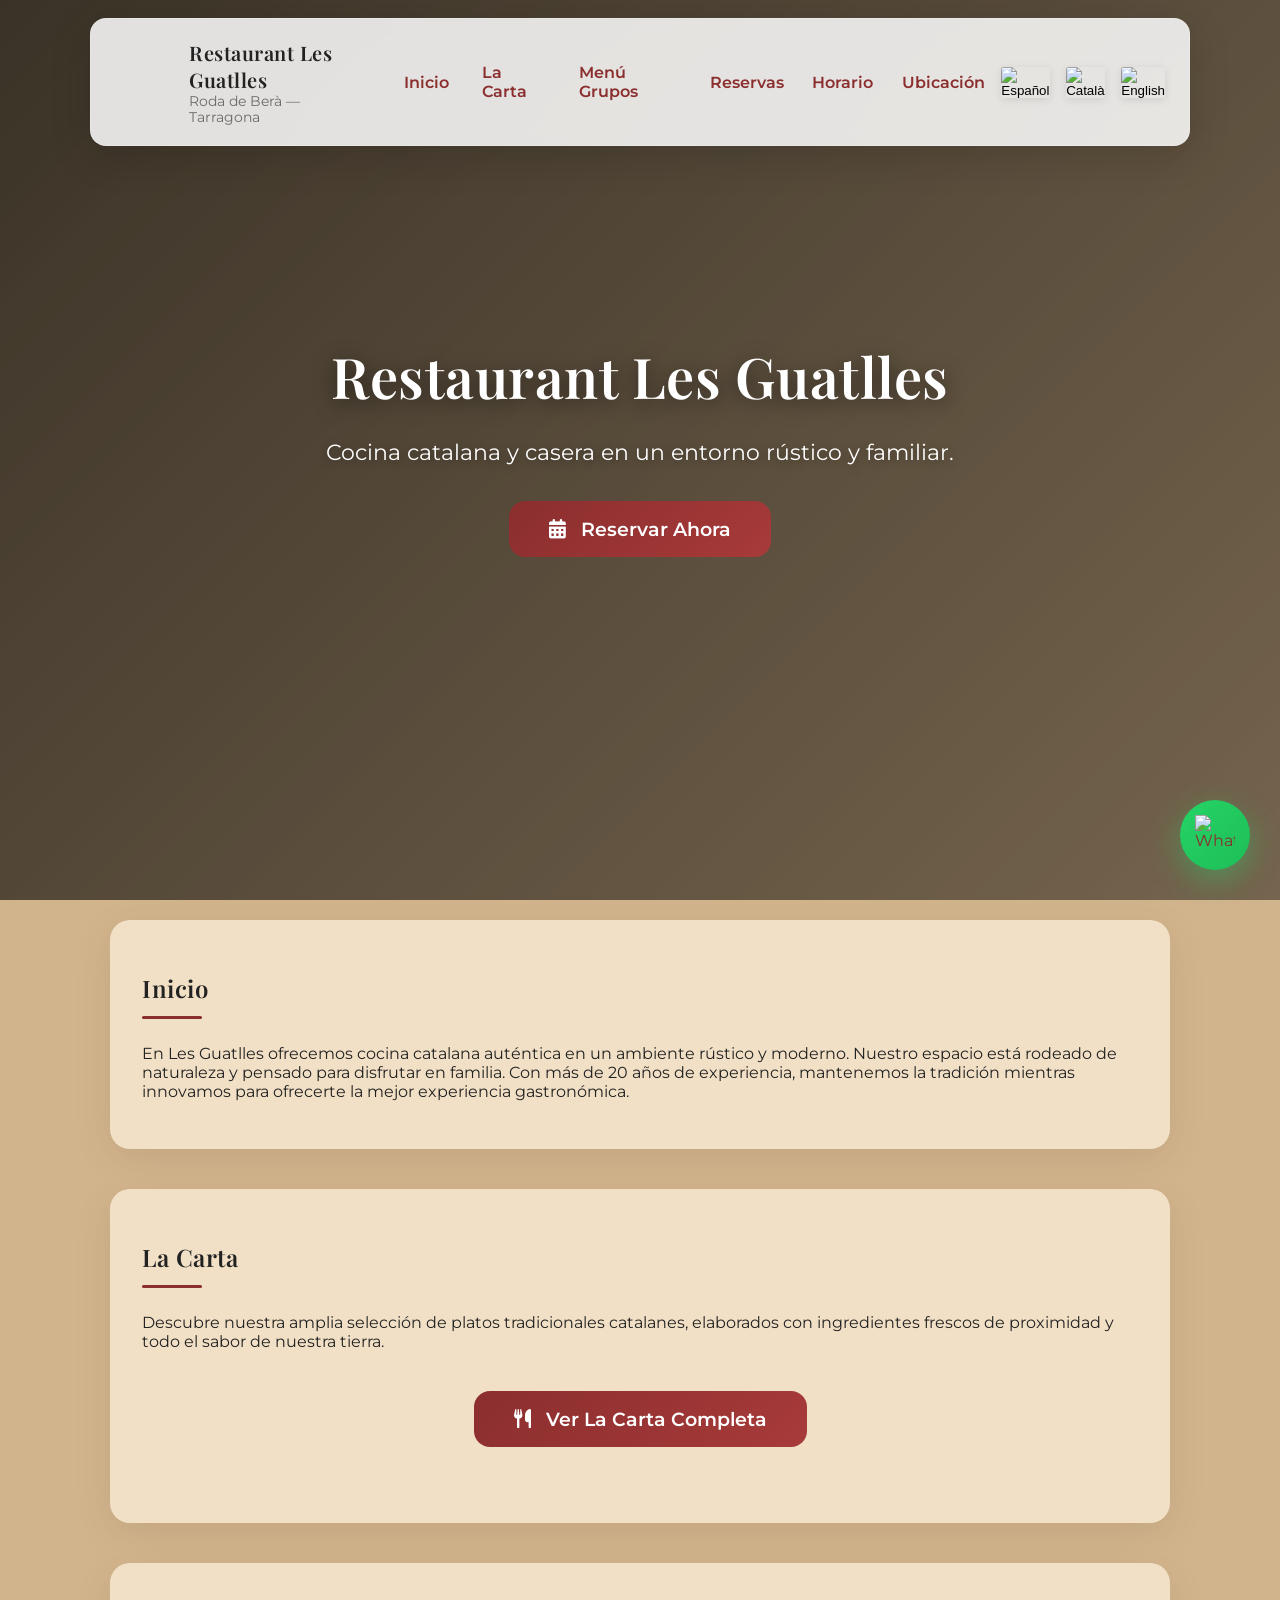
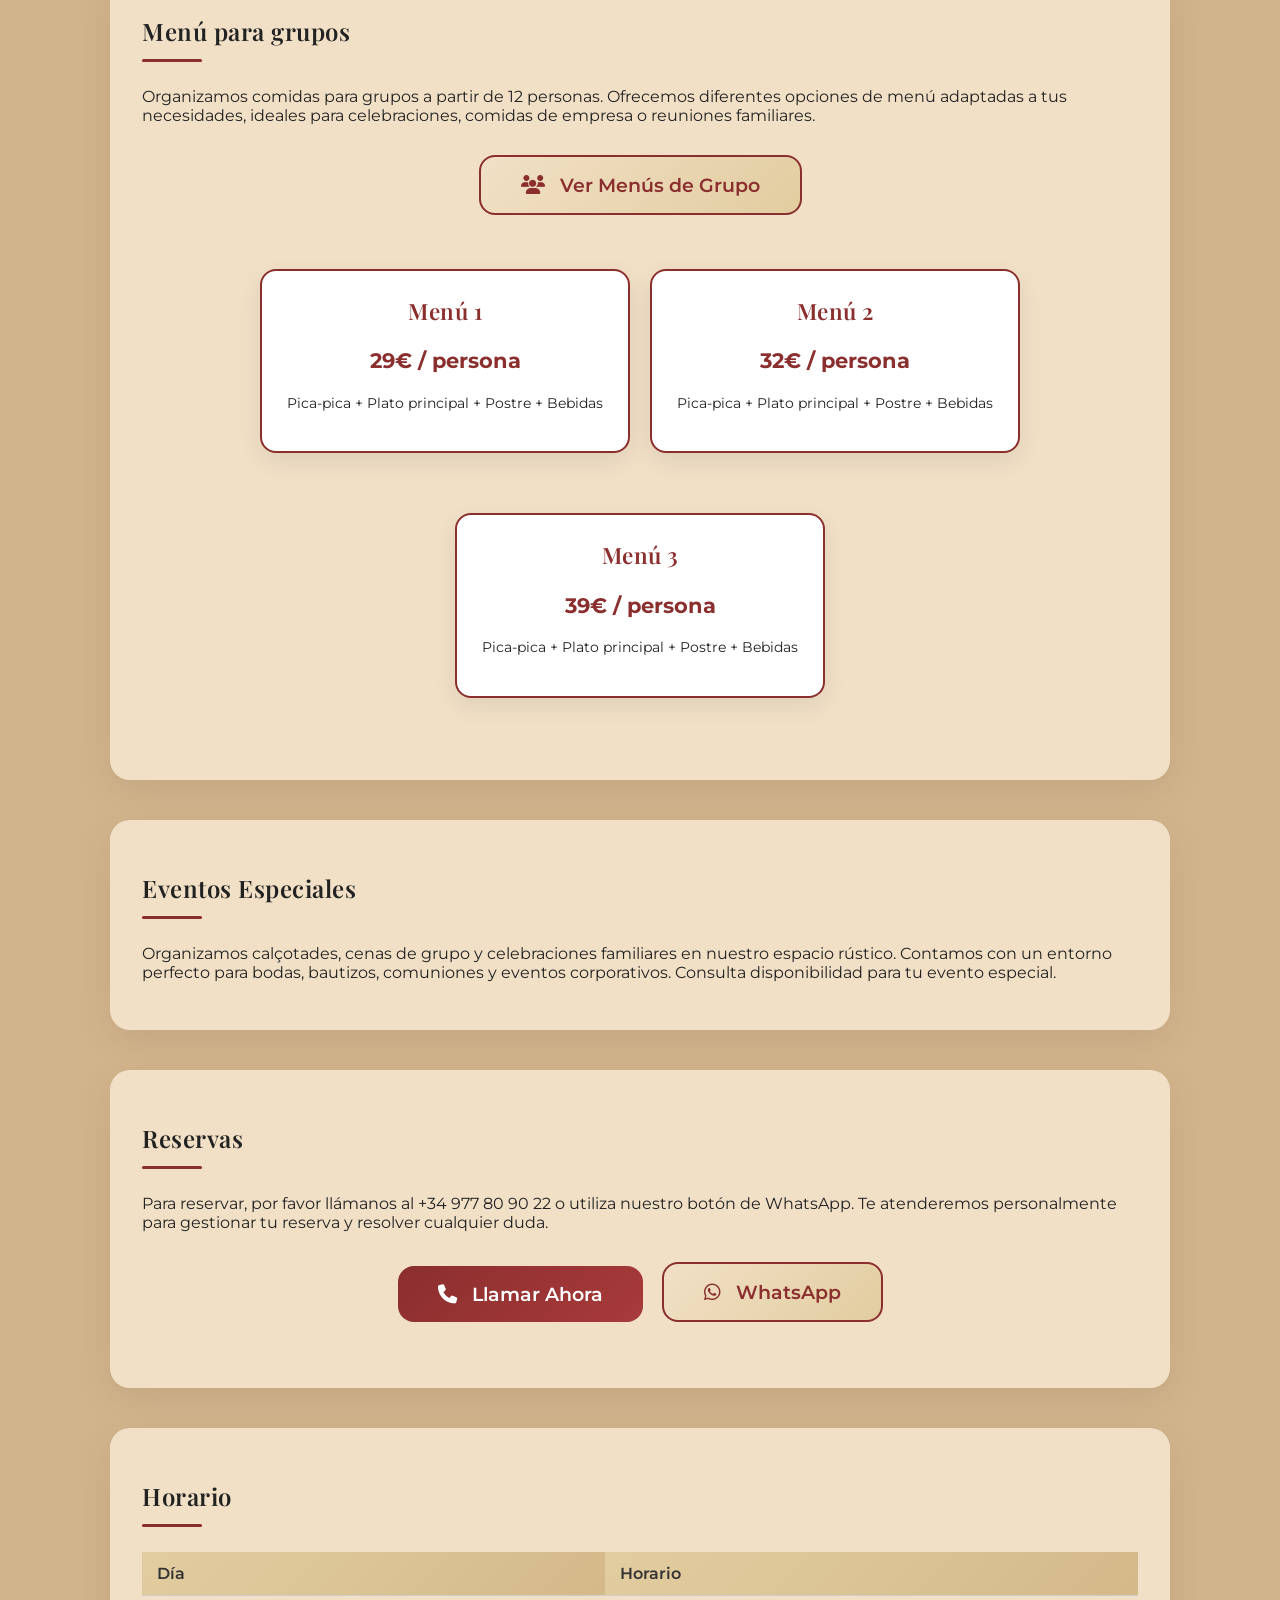
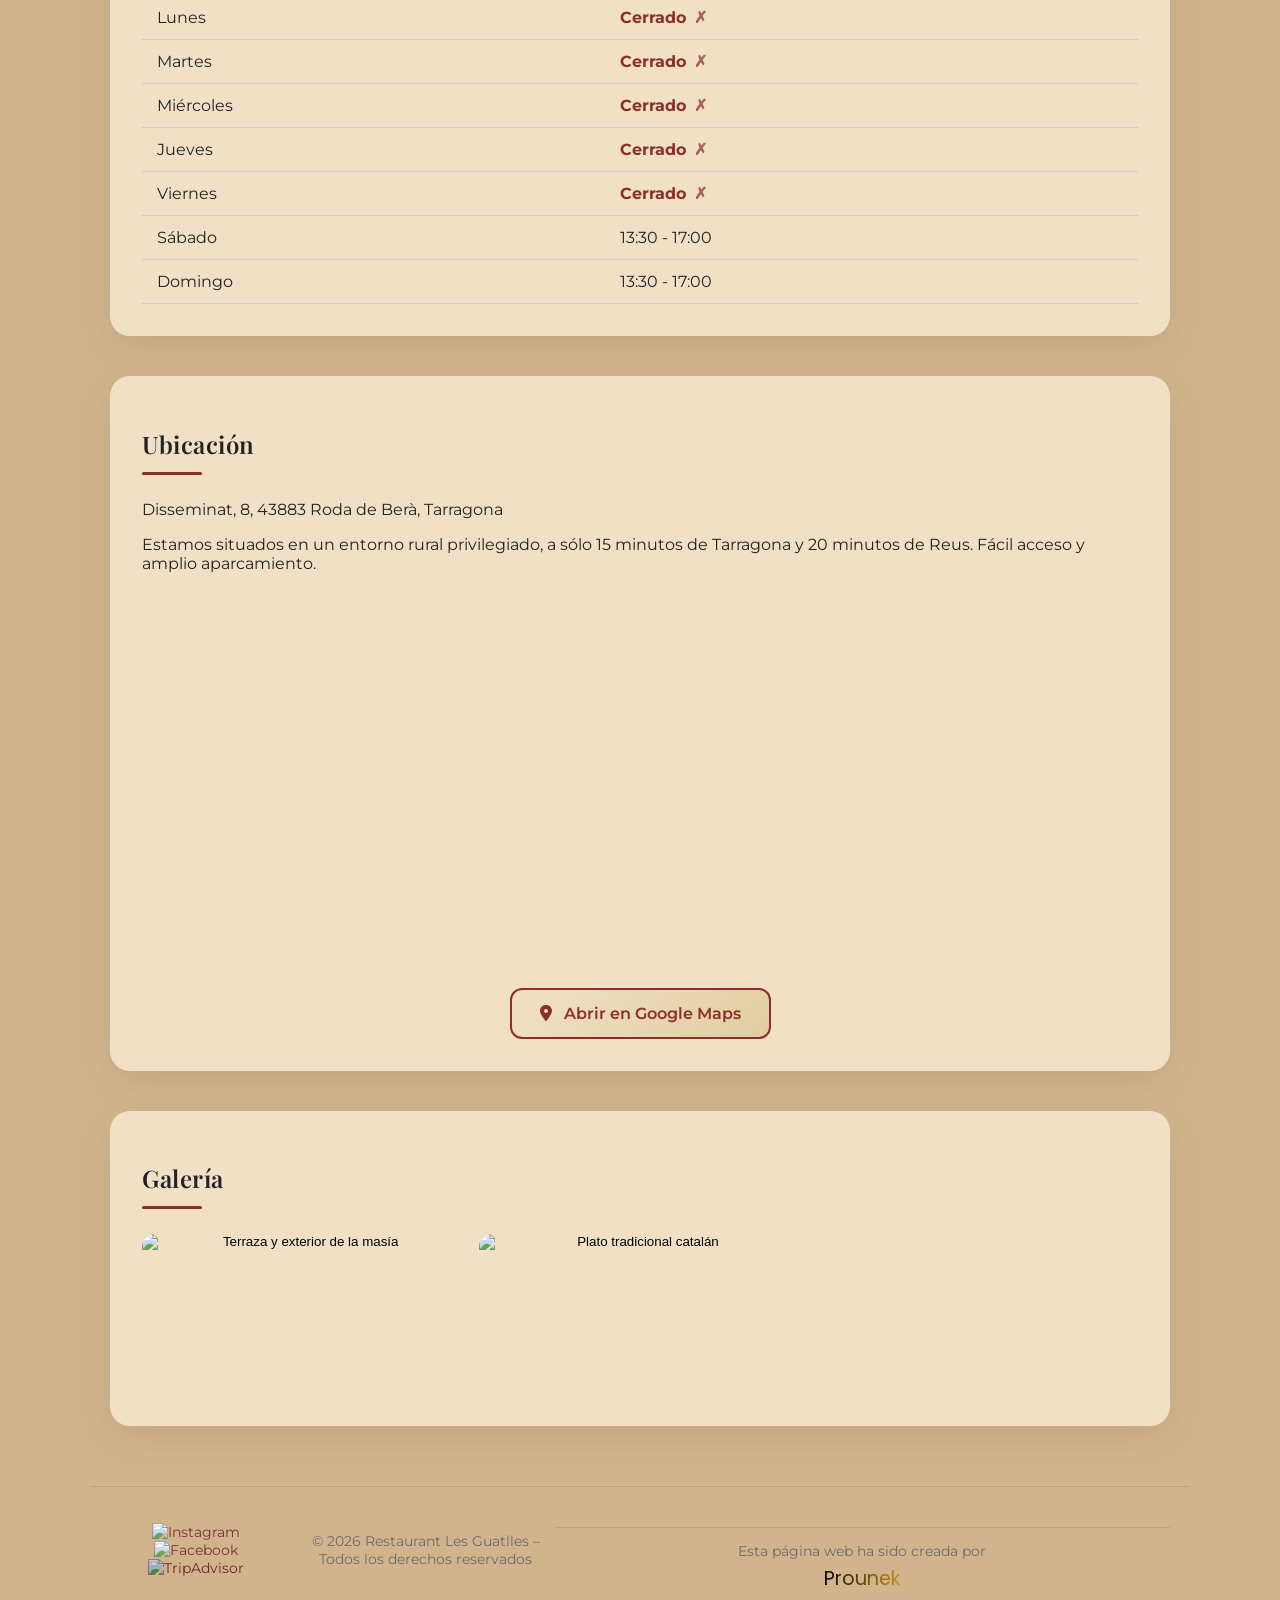
==== commit ef7ee368: "Update index.html" ====
--- a/index.html
+++ b/index.html
@@ -26,6 +26,7 @@
       --card: #f1e0c6;
       --glass-bg: rgba(255,255,255,0.85);
       --header-offset: 96px;
+      --transition-smooth: cubic-bezier(0.4, 0, 0.2, 1);
     }
 
     * {
@@ -50,6 +51,7 @@
     a {
       color: var(--accent);
       text-decoration: none;
+      transition: all 0.3s var(--transition-smooth);
     }
 
     .container {
@@ -58,11 +60,11 @@
       padding: 20px;
     }
 
-    /* === ANIMACIONES DE ENTRADA === */
+    /* === ANIMACIONES DE ENTRADA PROFESIONALES === */
     @keyframes fadeInUp {
       from {
         opacity: 0;
-        transform: translateY(30px);
+        transform: translateY(40px);
       }
       to {
         opacity: 1;
@@ -70,10 +72,52 @@
       }
     }
 
+    @keyframes fadeIn {
+      from {
+        opacity: 0;
+      }
+      to {
+        opacity: 1;
+      }
+    }
+
+    @keyframes scaleIn {
+      from {
+        opacity: 0;
+        transform: scale(0.9);
+      }
+      to {
+        opacity: 1;
+        transform: scale(1);
+      }
+    }
+
+    @keyframes slideInFromLeft {
+      from {
+        opacity: 0;
+        transform: translateX(-50px);
+      }
+      to {
+        opacity: 1;
+        transform: translateX(0);
+      }
+    }
+
+    @keyframes slideInFromRight {
+      from {
+        opacity: 0;
+        transform: translateX(50px);
+      }
+      to {
+        opacity: 1;
+        transform: translateX(0);
+      }
+    }
+
     .animate-on-scroll {
       opacity: 0;
-      transform: translateY(30px);
-      transition: all 0.6s ease-out;
+      transform: translateY(40px);
+      transition: all 0.8s var(--transition-smooth);
     }
 
     .animate-on-scroll.animated {
@@ -90,29 +134,35 @@
       width: calc(100% - 40px);
       max-width: 1100px;
       background: var(--glass-bg);
-      backdrop-filter: blur(8px);
-      -webkit-backdrop-filter: blur(8px);
-      border-radius: 14px;
-      box-shadow: 0 8px 30px rgba(0,0,0,0.12);
+      backdrop-filter: blur(12px);
+      -webkit-backdrop-filter: blur(12px);
+      border-radius: 16px;
+      box-shadow: 0 10px 40px rgba(0,0,0,0.15);
       display: flex;
       align-items: center;
       justify-content: space-between;
       gap: 16px;
-      padding: 12px 24px;
+      padding: 12px 28px;
       z-index: 1200;
-      animation: fadeInDown 0.8s ease-out;
-      border: 1px solid rgba(0,0,0,0.1);
-    }
-
-    @keyframes fadeInDown {
+      animation: slideInFromTop 0.8s var(--transition-smooth) 0.2s both;
+      border: 1px solid rgba(255,255,255,0.2);
+      transition: all 0.4s var(--transition-smooth);
+    }
+
+    @keyframes slideInFromTop {
       from {
         opacity: 0;
-        transform: translateX(-50%) translateY(-20px);
+        transform: translateX(-50%) translateY(-40px);
       }
       to {
         opacity: 1;
         transform: translateX(-50%) translateY(0);
       }
+    }
+
+    header:hover {
+      box-shadow: 0 15px 50px rgba(0,0,0,0.2);
+      transform: translateX(-50%) translateY(-2px);
     }
 
     .brand {
@@ -124,12 +174,17 @@
     .logo {
       width: 64px;
       height: 64px;
-      border-radius: 10px;
+      border-radius: 12px;
       overflow: hidden;
       flex: 0 0 64px;
       background-image: url('https://tse1.mm.bing.net/th/id/OIP.Gi4hYsIc4B3YbKDPpV0b8wAAAA?pid=Api');
       background-size: cover;
       background-position: center;
+      transition: all 0.4s var(--transition-smooth);
+    }
+
+    .logo:hover {
+      transform: rotate(5deg) scale(1.05);
     }
 
     h1 {
@@ -147,18 +202,39 @@
     }
 
     nav li {
-      padding: 6px 10px;
-      border-radius: 8px;
-      transition: all 0.3s ease;
+      padding: 8px 14px;
+      border-radius: 10px;
+      transition: all 0.3s var(--transition-smooth);
+      position: relative;
+      overflow: hidden;
     }
 
     nav li:hover {
       background: rgba(139, 46, 46, 0.1);
+      transform: translateY(-2px);
+    }
+
+    nav li::after {
+      content: '';
+      position: absolute;
+      bottom: 0;
+      left: 50%;
+      width: 0;
+      height: 2px;
+      background: var(--accent);
+      transition: all 0.3s var(--transition-smooth);
+      transform: translateX(-50%);
+    }
+
+    nav li:hover::after {
+      width: 70%;
     }
 
     nav a {
       font-weight: 600;
       cursor: pointer;
+      position: relative;
+      z-index: 2;
     }
 
     .hamburger {
@@ -166,7 +242,13 @@
       flex-direction: column;
       gap: 5px;
       cursor: pointer;
-      padding: 6px;
+      padding: 8px;
+      border-radius: 8px;
+      transition: all 0.3s var(--transition-smooth);
+    }
+
+    .hamburger:hover {
+      background: rgba(139, 46, 46, 0.1);
     }
 
     .hamburger span {
@@ -175,7 +257,19 @@
       background: #222;
       border-radius: 3px;
       display: block;
-      transition: all 0.3s ease;
+      transition: all 0.3s var(--transition-smooth);
+    }
+
+    .hamburger.active span:nth-child(1) {
+      transform: rotate(45deg) translate(6px, 6px);
+    }
+
+    .hamburger.active span:nth-child(2) {
+      opacity: 0;
+    }
+
+    .hamburger.active span:nth-child(3) {
+      transform: rotate(-45deg) translate(5px, -5px);
     }
 
     .nav-menu {
@@ -194,36 +288,56 @@
       background: none;
       border: none;
       cursor: pointer;
-      padding: 0;
-      transition: transform 0.3s ease;
+      padding: 4px;
+      transition: all 0.3s var(--transition-smooth);
+      border-radius: 4px;
     }
 
     .lang-switch button:hover {
-      transform: scale(1.1);
+      transform: scale(1.15);
+      background: rgba(139, 46, 46, 0.1);
     }
 
     .lang-switch img {
       width: 28px;
       height: 20px;
       border-radius: 3px;
-      box-shadow: 0 0 2px rgba(0,0,0,.15);
-    }
-
-    /* === HERO SECTION === */
+      box-shadow: 0 2px 8px rgba(0,0,0,.1);
+      transition: all 0.3s var(--transition-smooth);
+    }
+
+    .lang-switch button:hover img {
+      box-shadow: 0 4px 12px rgba(0,0,0,.2);
+    }
+
+    /* === HERO SECTION (PANTALLA COMPLETA) === */
     .hero-banner {
       position: relative;
-      height: 60vh;
-      min-height: 400px;
+      height: 100vh;
+      min-height: 700px;
       display: flex;
       align-items: center;
       justify-content: center;
       background-image: url('https://tse2.mm.bing.net/th/id/OIP.O7ewhGLgfSO-NGCan1UeLAHaFj?pid=Api');
       background-size: cover;
       background-position: center;
+      background-attachment: fixed;
       color: #fff;
       text-align: center;
-      margin-top: 100px;
-      animation: fadeInUp 1s ease-out 0.3s both;
+      margin-top: 0;
+      animation: fadeIn 1.2s var(--transition-smooth);
+      overflow: hidden;
+    }
+
+    .hero-banner::before {
+      content: '';
+      position: absolute;
+      top: 0;
+      left: 0;
+      width: 100%;
+      height: 100%;
+      background: linear-gradient(135deg, rgba(0,0,0,0.6) 0%, rgba(0,0,0,0.4) 50%, rgba(0,0,0,0.2) 100%);
+      z-index: 1;
     }
 
     .hero-overlay {
@@ -232,31 +346,43 @@
       left: 0;
       width: 100%;
       height: 100%;
-      background: rgba(0,0,0,0.45);
+      background: rgba(0,0,0,0.3);
+      z-index: 1;
     }
 
     .hero-content {
       position: relative;
-      z-index: 1;
+      z-index: 2;
       max-width: 800px;
-      padding: 20px;
+      padding: 40px;
+      animation: scaleIn 1.5s var(--transition-smooth) 0.3s both;
     }
 
     .hero-content h1 {
-      font-size: 2.5rem;
+      font-size: 3.5rem;
       font-family: 'Playfair Display', serif;
-      margin-bottom: 12px;
+      margin-bottom: 20px;
+      text-shadow: 0 4px 20px rgba(0,0,0,0.5);
+      animation: slideInFromLeft 1s var(--transition-smooth) 0.5s both;
     }
 
     .hero-content p {
-      font-size: 1.2rem;
-      line-height: 1.4;
+      font-size: 1.4rem;
+      line-height: 1.6;
+      margin-bottom: 30px;
+      text-shadow: 0 2px 10px rgba(0,0,0,0.4);
+      animation: slideInFromRight 1s var(--transition-smooth) 0.7s both;
+    }
+
+    .hero-cta {
+      animation: fadeInUp 1s var(--transition-smooth) 0.9s both;
     }
 
     /* === MAIN CONTENT === */
     main {
-      margin-top: 40px;
+      margin-top: 0;
       padding-bottom: 80px;
+      animation: fadeIn 1s var(--transition-smooth) 0.8s both;
     }
 
     section {
@@ -266,467 +392,373 @@
     /* === CARDS Y COMPONENTES === */
     .card {
       background: var(--card);
-      padding: 24px;
-      border-radius: 12px;
-      box-shadow: 0 6px 20px rgba(12,12,12,0.1);
-      margin-bottom: 30px;
-      transition: all 0.3s ease;
+      padding: 32px;
+      border-radius: 20px;
+      box-shadow: 0 10px 40px rgba(12,12,12,0.08);
+      margin-bottom: 40px;
+      transition: all 0.5s var(--transition-smooth);
       opacity: 1 !important;
+      position: relative;
+      overflow: hidden;
+    }
+
+    .card::before {
+      content: '';
+      position: absolute;
+      top: 0;
+      left: 0;
+      width: 100%;
+      height: 4px;
+      background: linear-gradient(90deg, var(--accent), #d2b48c);
+      transform: scaleX(0);
+      transform-origin: left;
+      transition: transform 0.5s var(--transition-smooth);
     }
 
     .card:hover {
-      transform: translateY(-5px);
-      box-shadow: 0 8px 25px rgba(12,12,12,0.15);
+      transform: translateY(-10px) scale(1.02);
+      box-shadow: 0 20px 60px rgba(12,12,12,0.15);
+    }
+
+    .card:hover::before {
+      transform: scaleX(1);
+    }
+
+    .card h2 {
+      position: relative;
+      padding-bottom: 15px;
+      margin-bottom: 25px;
+    }
+
+    .card h2::after {
+      content: '';
+      position: absolute;
+      bottom: 0;
+      left: 0;
+      width: 60px;
+      height: 3px;
+      background: var(--accent);
+      border-radius: 2px;
     }
 
     .gallery {
       display: grid;
       grid-template-columns: repeat(3, 1fr);
-      gap: 8px;
+      gap: 16px;
+      margin-top: 20px;
     }
 
     .gallery button {
       border: 0;
       padding: 0;
       background: none;
-      transition: transform 0.3s ease;
+      border-radius: 12px;
+      overflow: hidden;
+      transition: all 0.4s var(--transition-smooth);
+      position: relative;
+    }
+
+    .gallery button::before {
+      content: '';
+      position: absolute;
+      top: 0;
+      left: 0;
+      width: 100%;
+      height: 100%;
+      background: linear-gradient(135deg, rgba(139,46,46,0.1), transparent);
+      opacity: 0;
+      transition: opacity 0.3s var(--transition-smooth);
     }
 
     .gallery button:hover {
-      transform: scale(1.05);
+      transform: scale(1.05) translateY(-5px);
+      box-shadow: 0 15px 40px rgba(0,0,0,0.2);
+    }
+
+    .gallery button:hover::before {
+      opacity: 1;
     }
 
     .gallery img {
       width: 100%;
-      height: 120px;
+      height: 160px;
       object-fit: cover;
-      border-radius: 8px;
+      border-radius: 12px;
       display: block;
+      transition: transform 0.6s var(--transition-smooth);
+    }
+
+    .gallery button:hover img {
+      transform: scale(1.1);
     }
 
     footer {
-      margin-top: 28px;
-      padding: 20px 0;
+      margin-top: 40px;
+      padding: 30px 0;
       color: var(--muted);
       font-size: 0.9rem;
       text-align: center;
       display: flex;
       justify-content: space-between;
       align-items: center;
+      border-top: 1px solid rgba(0,0,0,0.1);
+      animation: fadeInUp 1s var(--transition-smooth);
     }
 
     /* === HORARIO === */
     .schedule {
       width: 100%;
       border-collapse: collapse;
-      margin-top: 10px;
+      margin-top: 15px;
+      animation: fadeInUp 0.8s var(--transition-smooth);
     }
 
     .schedule th, .schedule td {
-      padding: 8px;
-      border-bottom: 1px solid #999;
+      padding: 12px 15px;
+      border-bottom: 1px solid #ccc;
       text-align: left;
+      transition: all 0.3s var(--transition-smooth);
     }
 
     .schedule th {
-      background: #e2cda0;
+      background: linear-gradient(135deg, #e2cda0, #d4b989);
+      color: #333;
+      font-weight: 600;
+    }
+
+    .schedule tr:hover td {
+      background: rgba(226, 205, 160, 0.2);
+      transform: translateX(5px);
     }
 
     .closed {
       color: #8b2e2e;
       font-weight: bold;
+      position: relative;
+    }
+
+    .closed::after {
+      content: '✗';
+      margin-left: 8px;
+      opacity: 0.7;
     }
 
     /* === CALCULADORA DE GRUPOS === */
     .group-calculator {
-      background: var(--card);
-      padding: 20px;
-      border-radius: 12px;
-      margin: 20px 0;
+      background: linear-gradient(135deg, var(--card), #e8d8bc);
+      padding: 30px;
+      border-radius: 20px;
+      margin: 30px 0;
       text-align: center;
       border: 2px solid var(--accent);
+      box-shadow: 0 10px 30px rgba(139, 46, 46, 0.1);
+      animation: scaleIn 0.8s var(--transition-smooth);
     }
     
     .calculator-inputs {
       display: flex;
-      gap: 15px;
+      gap: 20px;
       justify-content: center;
       align-items: center;
       flex-wrap: wrap;
-      margin: 15px 0;
+      margin: 25px 0;
     }
     
     .calc-input {
-      padding: 10px;
-      border: 1px solid #ddd;
-      border-radius: 8px;
+      padding: 12px 20px;
+      border: 2px solid #ddd;
+      border-radius: 12px;
       font-size: 1rem;
-      width: 80px;
+      width: 100px;
       text-align: center;
-      transition: all 0.3s ease;
+      transition: all 0.3s var(--transition-smooth);
+      background: white;
     }
     
     .calc-input:focus {
       outline: none;
       border-color: var(--accent);
+      box-shadow: 0 0 0 4px rgba(139, 46, 46, 0.1);
+      transform: scale(1.05);
     }
     
     .calc-result {
-      font-size: 1.5rem;
+      font-size: 2rem;
       font-weight: bold;
       color: var(--accent);
-      margin: 15px 0;
-    }
-
-    /* === BOTONES === */
+      margin: 20px 0;
+      padding: 15px;
+      background: white;
+      border-radius: 12px;
+      display: inline-block;
+      min-width: 200px;
+      animation: pulse 2s infinite;
+    }
+
+    @keyframes pulse {
+      0%, 100% { transform: scale(1); }
+      50% { transform: scale(1.02); }
+    }
+
+    /* === BOTONES MEJORADOS === */
     .btn {
-      padding: 10px 20px;
+      padding: 14px 28px;
       border: none;
-      border-radius: 6px;
+      border-radius: 12px;
       cursor: pointer;
       font-size: 1rem;
-      transition: all 0.3s ease;
+      font-weight: 600;
+      transition: all 0.4s var(--transition-smooth);
       display: inline-block;
       text-align: center;
+      position: relative;
+      overflow: hidden;
+    }
+    
+    .btn::before {
+      content: '';
+      position: absolute;
+      top: 50%;
+      left: 50%;
+      width: 0;
+      height: 0;
+      background: rgba(255,255,255,0.2);
+      border-radius: 50%;
+      transform: translate(-50%, -50%);
+      transition: width 0.6s, height 0.6s;
+    }
+    
+    .btn:hover::before {
+      width: 300px;
+      height: 300px;
     }
     
     .btn:hover {
-      transform: translateY(-2px);
+      transform: translateY(-5px);
+      box-shadow: 0 15px 30px rgba(0,0,0,0.2);
     }
     
     .btn-primary {
-      background: var(--accent);
+      background: linear-gradient(135deg, var(--accent), #a83a3a);
       color: white;
     }
     
     .btn-primary:hover {
-      background: #7a2727;
-      box-shadow: 0 4px 12px rgba(139, 46, 46, 0.3);
+      background: linear-gradient(135deg, #7a2727, #8b2e2e);
+      box-shadow: 0 10px 25px rgba(139, 46, 46, 0.4);
     }
 
     .btn-secondary {
-      background: #f1e0c6;
+      background: linear-gradient(135deg, #f1e0c6, #e2cda0);
       color: #8b2e2e;
       border: 2px solid #8b2e2e;
     }
     
     .btn-secondary:hover {
-      background: #e2cda0;
+      background: linear-gradient(135deg, #e2cda0, #d4b989);
+      transform: translateY(-5px);
     }
 
     .btn-large {
-      font-size: 1.1rem;
-      padding: 12px 30px;
+      font-size: 1.2rem;
+      padding: 16px 40px;
+      border-radius: 16px;
     }
 
     /* WhatsApp flotante */
     .whatsapp-btn {
       position: fixed;
-      bottom: 20px;
-      right: 20px;
-      background: #25d366;
+      bottom: 30px;
+      right: 30px;
+      background: linear-gradient(135deg, #25d366, #1ebe57);
       border-radius: 50%;
-      width: 60px;
-      height: 60px;
+      width: 70px;
+      height: 70px;
       display: flex;
       align-items: center;
       justify-content: center;
-      box-shadow: 0 4px 12px rgba(0,0,0,.3);
+      box-shadow: 0 10px 30px rgba(37, 211, 102, 0.4);
       z-index: 1300;
-      transition: all 0.3s ease;
-      animation: fadeInUp 0.8s ease-out 1s both;
+      transition: all 0.4s var(--transition-smooth);
+      animation: fadeInUp 1s var(--transition-smooth) 1.2s both;
     }
     
     .whatsapp-btn:hover {
+      transform: scale(1.15) rotate(10deg);
+      box-shadow: 0 15px 40px rgba(37, 211, 102, 0.6);
+    }
+    
+    .whatsapp-btn img {
+      width: 40px;
+      height: 40px;
+      transition: transform 0.3s var(--transition-smooth);
+    }
+
+    .whatsapp-btn:hover img {
       transform: scale(1.1);
-      box-shadow: 0 6px 20px rgba(37, 211, 102, 0.4);
-    }
-    
-    .whatsapp-btn img {
-      width: 35px;
-      height: 35px;
-    }
-
-    /* === ASISTENTE VIRTUAL === */
-    .assistant-container {
-      position: fixed;
-      bottom: 90px;
-      right: 20px;
-      z-index: 1400;
-      font-family: Arial, sans-serif;
-      animation: fadeInUp 0.8s ease-out 1.2s both;
-    }
-
-    .assistant-button {
-      width: 60px;
-      height: 60px;
-      border-radius: 50%;
-      background: linear-gradient(135deg, #00aaff 0%, #0088cc 100%);
-      border: none;
-      box-shadow: 0 4px 15px rgba(0, 170, 255, 0.5);
-      cursor: pointer;
-      display: flex;
-      align-items: center;
-      justify-content: center;
-      transition: all 0.3s ease;
-      position: relative;
-      overflow: visible;
-      animation: float 3s ease-in-out infinite;
-    }
-
-    @keyframes float {
-      0%, 100% { transform: translateY(0); }
-      50% { transform: translateY(-8px); }
-    }
-
-    .assistant-button:hover {
-      transform: scale(1.1);
-      box-shadow: 0 6px 20px rgba(0, 170, 255, 0.7);
-    }
-
-    .assistant-button::after {
-      content: "Asistente de IA";
-      position: absolute;
-      bottom: -35px;
-      left: 50%;
-      transform: translateX(-50%);
-      background: rgba(0, 0, 0, 0.8);
-      color: white;
-      padding: 5px 10px;
-      border-radius: 4px;
-      font-size: 0.75rem;
-      white-space: nowrap;
-      opacity: 0;
-      visibility: hidden;
-      transition: opacity 0.3s, visibility 0.3s;
-      z-index: 1500;
-    }
-
-    .assistant-button:hover::after {
-      opacity: 1;
-      visibility: visible;
-    }
-
-    .assistant-button i {
-      color: white;
-      font-size: 24px;
-    }
-
-    .assistant-chat {
-      position: absolute;
-      bottom: 70px;
-      right: 0;
-      width: 320px;
-      max-width: 85vw;
+    }
+
+    /* === MENÚ DESTACADO === */
+    .menu-card {
       background: white;
       border-radius: 16px;
-      box-shadow: 0 10px 30px rgba(0,0,0,0.2);
-      display: none;
-      flex-direction: column;
-      overflow: hidden;
-      max-height: 450px;
-      border: 1px solid #e0e0e0;
-    }
-
-    .assistant-chat.active {
-      display: flex;
-      animation: slideUp 0.3s ease;
-    }
-
-    @keyframes slideUp {
-      from {
-        opacity: 0;
-        transform: translateY(20px);
-      }
-      to {
-        opacity: 1;
-        transform: translateY(0);
-      }
-    }
-
-    .assistant-header {
-      background: linear-gradient(135deg, #00aaff 0%, #0088cc 100%);
-      color: white;
-      padding: 12px 15px;
-      display: flex;
-      justify-content: space-between;
-      align-items: center;
-    }
-
-    .assistant-header h3 {
-      margin: 0;
-      font-size: 1rem;
-      font-weight: 600;
-      display: flex;
-      align-items: center;
-      gap: 8px;
-    }
-
-    .assistant-header h3::before {
-      content: '';
-      width: 8px;
-      height: 8px;
-      background: #4ade80;
-      border-radius: 50%;
-      animation: pulse 2s infinite;
-    }
-
-    @keyframes pulse {
-      0%, 100% { opacity: 1; }
-      50% { opacity: 0.5; }
-    }
-
-    .assistant-close {
-      background: rgba(255,255,255,0.2);
-      border: none;
-      color: white;
-      font-size: 1.1rem;
-      cursor: pointer;
-      padding: 4px 8px;
-      border-radius: 6px;
-      transition: background 0.2s;
-    }
-
-    .assistant-close:hover {
-      background: rgba(255,255,255,0.3);
-    }
-
-    .assistant-messages {
-      flex: 1;
-      padding: 15px;
-      overflow-y: auto;
-      max-height: 300px;
-      display: flex;
-      flex-direction: column;
-      gap: 12px;
-      background: #f8fafc;
-    }
-
-    .message {
-      padding: 10px 14px;
-      border-radius: 18px;
-      max-width: 85%;
-      word-wrap: break-word;
-      line-height: 1.4;
-      font-size: 0.9rem;
+      padding: 25px;
+      margin: 20px 0;
+      border: 2px solid var(--accent);
+      text-align: center;
+      transition: all 0.4s var(--transition-smooth);
+      box-shadow: 0 8px 25px rgba(0,0,0,0.08);
+    }
+    
+    .menu-card:hover {
+      transform: translateY(-10px) scale(1.03);
+      box-shadow: 0 20px 50px rgba(0,0,0,0.15);
+    }
+    
+    .menu-card h3 {
+      color: var(--accent);
+      margin-top: 0;
+      font-size: 1.4rem;
+    }
+    
+    .menu-highlight {
+      background: linear-gradient(135deg, rgba(139, 46, 46, 0.05), rgba(210, 180, 140, 0.1));
+      padding: 25px;
+      border-radius: 16px;
+      margin-top: 30px;
+      border-left: 6px solid var(--accent);
+      animation: slideInFromRight 0.8s var(--transition-smooth);
+    }
+    
+    .menu-highlight ul {
+      margin: 15px 0 0 25px;
+      text-align: left;
+    }
+
+    .menu-highlight li {
+      padding: 8px 0;
       position: relative;
-    }
-
-    .message.bot {
-      background: white;
-      align-self: flex-start;
-      border-bottom-left-radius: 6px;
-      box-shadow: 0 2px 8px rgba(0,0,0,0.08);
-      border: 1px solid #e2e8f0;
-    }
-
-    .message.user {
-      background: linear-gradient(135deg, #00aaff 0%, #0088cc 100%);
-      color: white;
-      align-self: flex-end;
-      border-bottom-right-radius: 6px;
-      box-shadow: 0 2px 8px rgba(0, 170, 255, 0.3);
-    }
-
-    .assistant-input-container {
-      padding: 12px 15px;
-      border-top: 1px solid #e2e8f0;
-      background: white;
-    }
-
-    .assistant-input {
-      display: flex;
-      gap: 8px;
-      align-items: flex-end;
-    }
-
-    .assistant-input input {
-      flex: 1;
-      padding: 10px 14px;
-      border: 1px solid #e2e8f0;
-      border-radius: 20px;
-      outline: none;
-      font-size: 0.9rem;
-      background: #f8fafc;
-      transition: all 0.2s;
-      font-family: 'Montserrat', sans-serif;
-    }
-
-    .assistant-input input:focus {
-      border-color: #00aaff;
-      background: white;
-      box-shadow: 0 0 0 3px rgba(0, 170, 255, 0.1);
-    }
-
-    .assistant-input button {
-      background: linear-gradient(135deg, #00aaff 0%, #0088cc 100%);
-      color: white;
-      border: none;
-      border-radius: 20px;
-      padding: 10px 16px;
-      cursor: pointer;
-      font-size: 0.9rem;
-      font-weight: 600;
-      transition: all 0.2s;
-      min-width: 60px;
-      display: flex;
-      align-items: center;
-      justify-content: center;
-      font-family: 'Montserrat', sans-serif;
-    }
-
-    .assistant-input button:hover {
-      transform: translateY(-1px);
-      box-shadow: 0 4px 12px rgba(0, 170, 255, 0.3);
-    }
-
-    .assistant-greeting {
+      transition: all 0.3s var(--transition-smooth);
+    }
+
+    .menu-highlight li:hover {
+      transform: translateX(10px);
+      color: var(--accent);
+    }
+
+    .menu-highlight li::before {
+      content: '•';
+      color: var(--accent);
+      font-weight: bold;
       position: absolute;
-      bottom: 70px;
-      right: 0;
-      background: #2d3748;
-      color: white;
-      padding: 10px 14px;
-      border-radius: 12px;
-      box-shadow: 0 5px 15px rgba(0,0,0,0.2);
-      max-width: 180px;
-      display: none;
-      animation: slideUp 0.3s ease;
-      border: 1px solid #4a5568;
-      font-size: 0.8rem;
-      line-height: 1.3;
-      font-family: 'Montserrat', sans-serif;
-    }
-
-    .assistant-greeting.active {
-      display: block;
-    }
-
-    .assistant-greeting p {
-      margin: 0 0 8px 0;
-    }
-
-    .assistant-greeting button {
-      background: rgba(255,255,255,0.2);
-      color: white;
-      border: none;
-      border-radius: 10px;
-      padding: 4px 10px;
-      font-size: 0.7rem;
-      cursor: pointer;
-      float: right;
-      transition: all 0.2s;
-      font-family: 'Montserrat', sans-serif;
-    }
-
-    .assistant-greeting button:hover {
-      background: rgba(255,255,255,0.3);
+      left: -15px;
     }
 
     /* === RESPONSIVE === */
     @media (max-width:900px){
       .gallery{grid-template-columns:repeat(2,1fr)}
-      .hero-banner{height:50vh}
+      .hero-banner{height:100vh; min-height:500px;}
+      .hero-content h1{font-size:2.8rem}
     }
 
     @media (max-width:768px){
@@ -788,60 +820,52 @@
         width: calc(100% - 40px);
         margin-top:0;
         background: var(--glass-bg);
-        backdrop-filter: blur(8px);
-        -webkit-backdrop-filter: blur(8px);
-        border-radius: 12px;
-        padding: 12px;
+        backdrop-filter: blur(12px);
+        -webkit-backdrop-filter: blur(12px);
+        border-radius: 16px;
+        padding: 20px;
         flex-direction: column;
         display: none;
-        gap: 12px;
-        box-shadow: 0 8px 30px rgba(0,0,0,.18);
+        gap: 15px;
+        box-shadow: 0 15px 50px rgba(0,0,0,.2);
         z-index: 1250;
+        animation: slideInFromTop 0.4s var(--transition-smooth);
       }
       nav ul.active{ display:flex; }
       
+      .hero-content h1{font-size:2.2rem}
+      .hero-content p{font-size:1.1rem}
+      
+      .hero-banner {
+        background-attachment: scroll;
+      }
+      
+      main {
+        margin-top: 20px;
+      }
+
+      .card {
+        padding: 24px;
+        margin-bottom: 30px;
+      }
+
+      .whatsapp-btn {
+        bottom: 20px;
+        right: 20px;
+        width: 60px;
+        height: 60px;
+      }
+
+      .whatsapp-btn img {
+        width: 35px;
+        height: 35px;
+      }
+    }
+
+    @media (max-width:520px){
+      .gallery img{height:120px}
       .hero-content h1{font-size:1.8rem}
-      
-      .hero-banner {
-        margin-top: 90px;
-      }
-      
-      main {
-        margin-top: 30px;
-      }
-
-      .assistant-container {
-        bottom: 90px;
-        right: 15px;
-      }
-      
-      .assistant-button {
-        width: 50px;
-        height: 50px;
-      }
-      
-      .assistant-button i {
-        font-size: 20px;
-      }
-      
-      .assistant-chat {
-        width: calc(100vw - 30px);
-        max-width: calc(100vw - 30px);
-        right: 0;
-        bottom: 70px;
-        max-height: 60vh;
-      }
-      
-      .assistant-greeting {
-        width: calc(100vw - 60px);
-        max-width: calc(100vw - 60px);
-        right: 0;
-      }
-    }
-
-    @media (max-width:520px){
-      .gallery img{height:90px}
-      .hero-content h1{font-size:1.6rem}
+      .hero-content p{font-size:1rem}
       
       header {
         padding: 6px 10px;
@@ -852,17 +876,37 @@
         min-height: 22px;
       }
       
-      .assistant-chat {
-        max-height: 55vh;
+      .hero-banner {
+        min-height: 400px;
       }
       
       .calculator-inputs {
         flex-direction: column;
-        gap: 10px;
+        gap: 15px;
+      }
+      
+      .calc-input {
+        width: 100%;
+        max-width: 200px;
       }
       
       section {
         scroll-margin-top: 100px;
+      }
+
+      .card {
+        padding: 20px;
+        border-radius: 16px;
+      }
+
+      .btn {
+        padding: 12px 24px;
+        font-size: 0.95rem;
+      }
+
+      .btn-large {
+        font-size: 1.1rem;
+        padding: 14px 32px;
       }
     }
 
@@ -872,32 +916,43 @@
       margin-right: auto;
     }
     
-    /* Estilos para las tarjetas de menú */
-    .menu-card {
-      background: white;
-      border-radius: 12px;
-      padding: 15px;
-      margin: 15px 0;
-      border: 2px solid var(--accent);
-      text-align: center;
-    }
-    
-    .menu-card h3 {
-      color: var(--accent);
-      margin-top: 0;
-    }
-    
-    .menu-highlight {
-      background: rgba(139, 46, 46, 0.05);
-      padding: 15px;
-      border-radius: 8px;
-      margin-top: 20px;
-      border-left: 4px solid var(--accent);
-    }
-    
-    .menu-highlight ul {
-      margin: 10px 0 0 20px;
-      text-align: left;
+    .social-icons a {
+      display: inline-block;
+      margin-right: 15px;
+      transition: all 0.3s var(--transition-smooth);
+    }
+    
+    .social-icons a:hover {
+      transform: translateY(-5px) scale(1.1);
+    }
+    
+    .social-icons img {
+      transition: all 0.3s var(--transition-smooth);
+      filter: grayscale(30%);
+    }
+    
+    .social-icons a:hover img {
+      filter: grayscale(0%) brightness(1.1);
+    }
+
+    /* Scroll personalizado */
+    ::-webkit-scrollbar {
+      width: 10px;
+    }
+    
+    ::-webkit-scrollbar-track {
+      background: #f1f1f1;
+      border-radius: 5px;
+    }
+    
+    ::-webkit-scrollbar-thumb {
+      background: var(--accent);
+      border-radius: 5px;
+      transition: all 0.3s var(--transition-smooth);
+    }
+    
+    ::-webkit-scrollbar-thumb:hover {
+      background: #7a2727;
     }
   </style>
 </head>
@@ -942,6 +997,12 @@
     <div class="hero-content">
       <h1 data-i18n="hero_title">Restaurant Les Guatlles</h1>
       <p data-i18n="hero_sub">Cocina catalana y casera en un entorno rústico y familiar.</p>
+      <div class="hero-cta">
+        <a href="#reservas" class="btn btn-primary btn-large">
+          <i class="fas fa-calendar-alt" style="margin-right: 10px;"></i>
+          <span data-i18n="reservar_ahora">Reservar Ahora</span>
+        </a>
+      </div>
     </div>
   </section>
 
@@ -949,18 +1010,19 @@
   <main class="container" id="maincontent" role="main">
     <!-- SOBRE NOSOTROS -->
     <section id="sobre" class="card animate-on-scroll">
-      <h2 data-i18n="menu_about">Sobre</h2>
+      <h2 data-i18n="menu_about">Sobre Nosotros</h2>
       <p data-i18n="about_text">En Les Guatlles ofrecemos cocina catalana auténtica en un ambiente rústico y moderno. Nuestro espacio está rodeado de naturaleza y pensado para disfrutar en familia.</p>
     </section>
 
     <!-- LA CARTA -->
     <section id="lacarta" class="card animate-on-scroll">
       <h2 data-i18n="lacarta_title">La Carta</h2>
-      <p data-i18n="carta_intro">Descubre nuestra amplia selección de platos tradicionales catalanes.</p>
-      
-      <div style="text-align: center; margin: 30px 0;">
+      <p data-i18n="carta_intro">Descubre nuestra amplia selección de platos tradicionales catalanes, elaborados con ingredientes frescos de proximidad y todo el sabor de nuestra tierra.</p>
+      
+      <div style="text-align: center; margin: 40px 0;">
         <a href="carta.html" class="btn btn-primary btn-large">
-          <i class="fas fa-utensils" style="margin-right: 8px;"></i><span data-i18n="ver_carta">Ver La Carta Completa</span>
+          <i class="fas fa-utensils" style="margin-right: 10px;"></i>
+          <span data-i18n="ver_carta">Ver La Carta Completa</span>
         </a>
       </div>
     </section>
@@ -968,47 +1030,63 @@
     <!-- MENÚ PARA GRUPOS -->
     <section id="grupos" class="card animate-on-scroll">
       <h2 data-i18n="grupos_title">Menú para grupos</h2>
-      <p data-i18n="grupos_intro">Organizamos comidas para grupos a partir de 12 personas. Ofrecemos diferentes opciones de menú adaptadas a tus necesidades.</p>
+      <p data-i18n="grupos_intro">Organizamos comidas para grupos a partir de 12 personas. Ofrecemos diferentes opciones de menú adaptadas a tus necesidades, ideales para celebraciones, comidas de empresa o reuniones familiares.</p>
       
       <div style="text-align: center; margin: 30px 0;">
         <a href="menu-grupos.html" class="btn btn-secondary btn-large">
-          <i class="fas fa-users" style="margin-right: 8px;"></i><span data-i18n="ver_menu_grupos">Ver Menús de Grupo</span>
+          <i class="fas fa-users" style="margin-right: 10px;"></i>
+          <span data-i18n="ver_menu_grupos">Ver Menús de Grupo</span>
         </a>
       </div>
       
-      <div style="display: flex; flex-wrap: wrap; gap: 15px; justify-content: center; margin-top: 20px;">
+      <div style="display: flex; flex-wrap: wrap; gap: 20px; justify-content: center; margin: 30px 0;">
         <div class="menu-card">
           <h3>Menú 1</h3>
-          <p style="font-weight: bold; font-size: 1.2rem;">29€ / <span data-i18n="persona">persona</span></p>
+          <p style="font-weight: bold; font-size: 1.3rem; color: var(--accent);">29€ / <span data-i18n="persona">persona</span></p>
+          <p style="margin-top: 10px; font-size: 0.9rem;" data-i18n="menu1_desc">Pica-pica + Plato principal + Postre + Bebidas</p>
         </div>
         
         <div class="menu-card">
           <h3>Menú 2</h3>
-          <p style="font-weight: bold; font-size: 1.2rem;">32€ / <span data-i18n="persona">persona</span></p>
+          <p style="font-weight: bold; font-size: 1.3rem; color: var(--accent);">32€ / <span data-i18n="persona">persona</span></p>
+          <p style="margin-top: 10px; font-size: 0.9rem;" data-i18n="menu2_desc">Pica-pica + Plato principal + Postre + Bebidas</p>
         </div>
         
         <div class="menu-card">
           <h3>Menú 3</h3>
-          <p style="font-weight: bold; font-size: 1.2rem;">39€ / <span data-i18n="persona">persona</span></p>
+          <p style="font-weight: bold; font-size: 1.3rem; color: var(--accent);">39€ / <span data-i18n="persona">persona</span></p>
+          <p style="margin-top: 10px; font-size: 0.9rem;" data-i18n="menu3_desc">Pica-pica + Plato principal + Postre + Bebidas</p>
         </div>
       </div>
     </section>
 
     <!-- EVENTOS -->
     <section id="eventos" class="card animate-on-scroll">
-      <h2 data-i18n="menu_events">Eventos</h2>
-      <p data-i18n="events_text">Organizamos calçotades, cenas de grupo y celebraciones familiares en nuestro espacio rústico. Consulta disponibilidad para tu evento especial.</p>
+      <h2 data-i18n="menu_events">Eventos Especiales</h2>
+      <p data-i18n="events_text">Organizamos calçotades, cenas de grupo y celebraciones familiares en nuestro espacio rústico. Contamos con un entorno perfecto para bodas, bautizos, comuniones y eventos corporativos. Consulta disponibilidad para tu evento especial.</p>
     </section>
 
     <!-- RESERVAS -->
     <section id="reservas" class="card animate-on-scroll">
       <h2 data-i18n="menu_reserve">Reservas</h2>
-      <p data-i18n="reserve_text">Para reservar, por favor llámanos al <strong>+34 977 80 90 22</strong>.</p>
+      <p data-i18n="reserve_text">Para reservar, por favor llámanos al <strong style="color: var(--accent);">+34 977 80 90 22</strong> o utiliza nuestro botón de WhatsApp. Te atenderemos personalmente para gestionar tu reserva y resolver cualquier duda.</p>
+      
+      <div style="text-align: center; margin: 30px 0;">
+        <a href="tel:+34977809022" class="btn btn-primary btn-large" style="margin-right: 15px;">
+          <i class="fas fa-phone" style="margin-right: 10px;"></i>
+          <span>Llamar Ahora</span>
+        </a>
+        <a href="https://wa.me/34977809022" class="btn btn-secondary btn-large" target="_blank" rel="noopener">
+          <i class="fab fa-whatsapp" style="margin-right: 10px;"></i>
+          <span>WhatsApp</span>
+        </a>
+      </div>
     </section>
 
     <!-- HORARIO -->
     <section id="horario" class="card animate-on-scroll">
       <h2 data-i18n="menu_hours">Horario</h2>
+      
       <table class="schedule" aria-label="Horario">
         <thead>
           <tr>
@@ -1022,8 +1100,8 @@
           <tr><td data-i18n="wednesday">Miércoles</td><td class="closed" data-i18n="closed">Cerrado</td></tr>
           <tr><td data-i18n="thursday">Jueves</td><td class="closed" data-i18n="closed">Cerrado</td></tr>
           <tr><td data-i18n="friday">Viernes</td><td class="closed" data-i18n="closed">Cerrado</td></tr>
-          <tr><td data-i18n="saturday">Sábado</td><td>13:00 - 15:30</td></tr>
-          <tr><td data-i18n="sunday">Domingo</td><td>13:00 - 15:30</td></tr>
+          <tr><td data-i18n="saturday">Sábado</td><td>13:30 - 17:00</td></tr>
+          <tr><td data-i18n="sunday">Domingo</td><td>13:30 - 17:00</td></tr>
         </tbody>
       </table>
     </section>
@@ -1032,30 +1110,55 @@
     <section id="ubicacion" class="card animate-on-scroll">
       <h2 data-i18n="menu_location">Ubicación</h2>
       <p data-i18n="address">Disseminat, 8, 43883 Roda de Berà, Tarragona</p>
-      <iframe title="Mapa Restaurant Les Guatlles" src="https://www.google.com/maps?q=Restaurant+Les+Guatlles+Roda+de+Berà&output=embed" width="100%" height="250" style="border:0;border-radius:12px" allowfullscreen="" loading="lazy"></iframe>
+      <p data-i18n="ubicacion_info">Estamos situados en un entorno rural privilegiado, a sólo 15 minutos de Tarragona y 20 minutos de Reus. Fácil acceso y amplio aparcamiento.</p>
+      
+      <iframe 
+        title="Mapa Restaurant Les Guatlles" 
+        src="https://www.google.com/maps?q=Restaurant+Les+Guatlles+Roda+de+Berà&output=embed" 
+        width="100%" 
+        height="350" 
+        style="border:0;border-radius:16px;margin-top:20px;" 
+        allowfullscreen="" 
+        loading="lazy"
+        aria-label="Mapa de ubicación del Restaurant Les Guatlles">
+      </iframe>
+      
+      <div style="display: flex; justify-content: center; gap: 20px; margin-top: 25px; flex-wrap: wrap;">
+        <a href="https://maps.google.com/?q=Restaurant+Les+Guatlles+Roda+de+Berà" class="btn btn-secondary" target="_blank" rel="noopener">
+          <i class="fas fa-map-marker-alt" style="margin-right: 8px;"></i>
+          <span data-i18n="abrir_mapa">Abrir en Google Maps</span>
+        </a>
+      </div>
     </section>
 
     <!-- GALERÍA -->
     <section id="galeria" class="card animate-on-scroll">
       <h2 data-i18n="menu_gallery">Galería</h2>
+      
       <div class="gallery" role="list">
-        <button data-src="https://tse2.mm.bing.net/th/id/OIP.NeFWFeG1jl9k7wvETfMcuwHaIW?pid=Api" aria-label="Ver imagen 2"><img src="https://tse2.mm.bing.net/th/id/OIP.NeFWFeG1jl9k7wvETfMcuwHaIW?pid=Api" alt="Interior restaurante"></button>
-        <button data-src="https://tse2.mm.bing.net/th/id/OIP.O7ewhGLgfSO-NGCan1UeLAHaFj?pid=Api" aria-label="Ver imagen 3"><img src="https://tse2.mm.bing.net/th/id/OIP.O7ewhGLgfSO-NGCan1UeLAHaFj?pid=Api" alt="Exterior masía"></button>
-        <button data-src="https://dynamic-media-cdn.tripadvisor.com/media/photo-o/0e/e3/67/98/amanda-de-la-casa.jpg?w=2000&h=-1&s=1" aria-label="Ver imagen 3"><img src="https://dynamic-media-cdn.tripadvisor.com/media/photo-o/0e/e3/67/98/amanda-de-la-casa.jpg?w=2000&h=-1&s=1" alt="Exterior masía"></button>
+        <button data-src="https://tse2.mm.bing.net/th/id/OIP.O7ewhGLgfSO-NGCan1UeLAHaFj?pid=Api" aria-label="Ver imagen de la terraza exterior">
+          <img src="https://tse2.mm.bing.net/th/id/OIP.O7ewhGLgfSO-NGCan1UeLAHaFj?pid=Api" alt="Terraza y exterior de la masía">
+        </button>
+        <button data-src="https://dynamic-media-cdn.tripadvisor.com/media/photo-o/0e/e3/67/98/amanda-de-la-casa.jpg?w=2000&h=-1&s=1" aria-label="Ver imagen de plato tradicional">
+          <img src="https://dynamic-media-cdn.tripadvisor.com/media/photo-o/0e/e3/67/98/amanda-de-la-casa.jpg?w=2000&h=-1&s=1" alt="Plato tradicional catalán">
+        </button>
       </div>
     </section>
   </main>
 
 <footer class="container" role="contentinfo">
     <span class="social-icons" aria-label="Redes sociales">
-      <a href="https://www.instagram.com/restaurantlesguatlles/?hl=es" target="_blank" rel="noopener">
-        <img src="https://upload.wikimedia.org/wikipedia/commons/a/a5/Instagram_icon.png" alt="Instagram" width="20" height="20">
+      <a href="https://www.instagram.com/restaurantlesguatlles/?hl=es" target="_blank" rel="noopener" aria-label="Instagram">
+        <img src="https://upload.wikimedia.org/wikipedia/commons/a/a5/Instagram_icon.png" alt="Instagram" width="22" height="22">
       </a>
-      <a href="https://www.facebook.com/Restaurantlesguatlles/?locale=es_ES" target="_blank" rel="noopener">
-        <img src="https://upload.wikimedia.org/wikipedia/commons/1/1b/Facebook_icon.svg" alt="Facebook" width="20" height="20">
+      <a href="https://www.facebook.com/Restaurantlesguatlles/?locale=es_ES" target="_blank" rel="noopener" aria-label="Facebook">
+        <img src="https://upload.wikimedia.org/wikipedia/commons/1/1b/Facebook_icon.svg" alt="Facebook" width="22" height="22">
+      </a>
+      <a href="https://www.tripadvisor.es/Restaurant_Review-g911517-d994936-Reviews-Restaurant_Les_Guatlles-Roda_de_Bara_Province_of_Tarragona_Catalonia.html" target="_blank" rel="noopener" aria-label="TripAdvisor">
+        <img src="https://static.tacdn.com/img2/brand_refresh/Tripadvisor_lockup_horizontal_secondary_registered.svg" alt="TripAdvisor" width="22" height="22" style="filter: brightness(0.8);">
       </a>
     </span>
-    <span>© <span id="year"></span> <span data-i18n="title">Restaurant Les Guatlles</span></span>
+    <span>© <span id="year"></span> <span data-i18n="title">Restaurant Les Guatlles</span> – <span data-i18n="derechos">Todos los derechos reservados</span></span>
     
     <!-- FIRMA DE DESARROLLO -->
     <div style="
@@ -1079,44 +1182,16 @@
             background-clip: text;
             display: inline-block;
             margin-top: 5px;
+            transition: all 0.3s var(--transition-smooth);
         ">Prounek</span>
+        </a>
     </div>
 </footer>
 
   <!-- BOTÓN WHATSAPP -->
-  <a href="https://wa.me/34977809022" class="whatsapp-btn" target="_blank" rel="noopener" aria-label="Abrir WhatsApp">
+  <a href="https://wa.me/34977809022" class="whatsapp-btn" target="_blank" rel="noopener" aria-label="Abrir WhatsApp para reservar">
     <img src="https://upload.wikimedia.org/wikipedia/commons/6/6b/WhatsApp.svg" alt="WhatsApp">
   </a>
-
-  <!-- ASISTENTE VIRTUAL -->
-  <div class="assistant-container">
-    <div class="assistant-greeting" id="assistantGreeting">
-      <p data-i18n="assistant_greeting">Hola, ¿tienes alguna duda? ¡Pregúntame!</p>
-      <button id="closeGreeting" data-i18n="entendido">Entendido</button>
-    </div>
-    
-    <div class="assistant-chat" id="assistantChat">
-      <div class="assistant-header">
-        <h3 data-i18n="assistant_title">Asistente Virtual</h3>
-        <button class="assistant-close" id="closeChat">✕</button>
-      </div>
-      <div class="assistant-messages" id="assistantMessages">
-        <div class="message bot" data-i18n="assistant_welcome">
-          ¡Hola! Soy el asistente virtual de Restaurant Les Guatlles. ¿En qué puedo ayudarte?
-        </div>
-      </div>
-      <div class="assistant-input-container">
-        <div class="assistant-input">
-          <input type="text" id="assistantInput" placeholder="Escribe tu pregunta..." data-i18n-placeholder="Escribe tu pregunta..." />
-          <button id="sendMessage" data-i18n="enviar">Enviar</button>
-        </div>
-      </div>
-    </div>
-    
-    <button class="assistant-button" id="assistantButton" aria-label="Abrir asistente virtual">
-      <i class="fas fa-robot"></i>
-    </button>
-  </div>
 
   <script>
     // === INICIALIZACIÓN ===
@@ -1134,24 +1209,26 @@
       // Inicializar animaciones al hacer scroll
       initializeScrollAnimations();
       
-      // Inicializar asistente virtual
-      initializeAssistant();
-      
       // Sistema de navegación y traducciones
       initializeNavigationAndTranslations();
+      
+      // Inicializar galería
+      initializeGallery();
     });
 
     // === ANIMACIONES AL SCROLL ===
     function initializeScrollAnimations() {
       const observerOptions = {
-        threshold: 0.1,
+        threshold: 0.05,
         rootMargin: '0px 0px -50px 0px'
       };
       
       const observer = new IntersectionObserver(function(entries) {
         entries.forEach(entry => {
           if (entry.isIntersecting) {
-            entry.target.classList.add('animated');
+            setTimeout(() => {
+              entry.target.classList.add('animated');
+            }, 200);
           }
         });
       }, observerOptions);
@@ -1162,105 +1239,101 @@
       });
     }
 
-    // === ASISTENTE VIRTUAL ===
-    function initializeAssistant() {
-      const assistantButton = document.getElementById('assistantButton');
-      const assistantChat = document.getElementById('assistantChat');
-      const assistantMessages = document.getElementById('assistantMessages');
-      const assistantInput = document.getElementById('assistantInput');
-      const sendMessage = document.getElementById('sendMessage');
-      const closeChat = document.getElementById('closeChat');
-      const assistantGreeting = document.getElementById('assistantGreeting');
-      const closeGreeting = document.getElementById('closeGreeting');
-
-      // Mostrar saludo después de 2 segundos
-      setTimeout(() => {
-        assistantGreeting.classList.add('active');
-      }, 2000);
-
-      // Cerrar saludo
-      closeGreeting.addEventListener('click', () => {
-        assistantGreeting.classList.remove('active');
+    // === GALERÍA INTERACTIVA ===
+    function initializeGallery() {
+      const galleryButtons = document.querySelectorAll('.gallery button');
+      
+      galleryButtons.forEach(button => {
+        button.addEventListener('click', function() {
+          const imageUrl = this.getAttribute('data-src');
+          if (imageUrl) {
+            // Crear modal para visualizar imagen
+            const modal = document.createElement('div');
+            modal.style.cssText = `
+              position: fixed;
+              top: 0;
+              left: 0;
+              width: 100%;
+              height: 100%;
+              background: rgba(0,0,0,0.9);
+              display: flex;
+              justify-content: center;
+              align-items: center;
+              z-index: 2000;
+              animation: fadeIn 0.3s ease;
+            `;
+            
+            const modalContent = document.createElement('div');
+            modalContent.style.cssText = `
+              position: relative;
+              max-width: 90%;
+              max-height: 90%;
+            `;
+            
+            const modalImg = document.createElement('img');
+            modalImg.src = imageUrl;
+            modalImg.style.cssText = `
+              width: 100%;
+              height: auto;
+              max-height: 80vh;
+              object-fit: contain;
+              border-radius: 12px;
+              animation: scaleIn 0.5s cubic-bezier(0.4, 0, 0.2, 1);
+            `;
+            
+            const closeBtn = document.createElement('button');
+            closeBtn.innerHTML = '×';
+            closeBtn.style.cssText = `
+              position: absolute;
+              top: -40px;
+              right: -40px;
+              background: var(--accent);
+              color: white;
+              border: none;
+              width: 40px;
+              height: 40px;
+              border-radius: 50%;
+              font-size: 24px;
+              cursor: pointer;
+              display: flex;
+              align-items: center;
+              justify-content: center;
+              transition: all 0.3s cubic-bezier(0.4, 0, 0.2, 1);
+            `;
+            
+            closeBtn.addEventListener('mouseover', () => {
+              closeBtn.style.transform = 'scale(1.1) rotate(90deg)';
+              closeBtn.style.background = '#7a2727';
+            });
+            
+            closeBtn.addEventListener('mouseout', () => {
+              closeBtn.style.transform = 'scale(1) rotate(0deg)';
+              closeBtn.style.background = 'var(--accent)';
+            });
+            
+            closeBtn.addEventListener('click', () => {
+              document.body.removeChild(modal);
+            });
+            
+            modal.addEventListener('click', (e) => {
+              if (e.target === modal) {
+                document.body.removeChild(modal);
+              }
+            });
+            
+            document.addEventListener('keydown', (e) => {
+              if (e.key === 'Escape' && document.body.contains(modal)) {
+                document.body.removeChild(modal);
+              }
+            });
+            
+            modalContent.appendChild(modalImg);
+            modalContent.appendChild(closeBtn);
+            modal.appendChild(modalContent);
+            document.body.appendChild(modal);
+          }
+        });
       });
-
-      // Abrir/cerrar chat
-      assistantButton.addEventListener('click', () => {
-        assistantChat.classList.toggle('active');
-        assistantGreeting.classList.remove('active');
-        if (assistantChat.classList.contains('active')) {
-          assistantInput.focus();
-        }
-      });
-
-      // Cerrar chat
-      closeChat.addEventListener('click', () => {
-        assistantChat.classList.remove('active');
-      });
-
-      // Enviar mensaje
-      function sendUserMessage() {
-        const message = assistantInput.value.trim();
-        if (message === '') return;
-        
-        addMessage(message, 'user');
-        assistantInput.value = '';
-        
-        setTimeout(() => {
-          const response = getAssistantResponse(message);
-          addMessage(response, 'bot');
-          assistantMessages.scrollTop = assistantMessages.scrollHeight;
-        }, 500);
-      }
-
-      assistantInput.addEventListener('keypress', (e) => {
-        if (e.key === 'Enter') {
-          sendUserMessage();
-        }
-      });
-
-      sendMessage.addEventListener('click', sendUserMessage);
-
-      function addMessage(text, sender) {
-        const messageDiv = document.createElement('div');
-        messageDiv.className = `message ${sender}`;
-        messageDiv.textContent = text;
-        assistantMessages.appendChild(messageDiv);
-        assistantMessages.scrollTop = assistantMessages.scrollHeight;
-      }
-
-      function getAssistantResponse(message) {
-        const normalizedMessage = message.toLowerCase().normalize("NFD").replace(/[\u0300-\u036f]/g, "");
-        
-        if (normalizedMessage.includes('hola') || normalizedMessage.includes('buenas')) {
-          return '¡Hola! Bienvenido al Restaurant Les Guatlles. ¿En qué puedo ayudarte?';
-        }
-        
-        if (normalizedMessage.includes('reserva') || normalizedMessage.includes('reservar')) {
-          return 'Para hacer una reserva, puedes llamarnos al +34 977 80 90 22. Estaremos encantados de atenderte.';
-        }
-        
-        if (normalizedMessage.includes('horario') || normalizedMessage.includes('abierto')) {
-          return 'Estamos abiertos los sábados y domingos de 13:00 a 15:30. De lunes a viernes permanecemos cerrados.';
-        }
-        
-        if (normalizedMessage.includes('menu') || normalizedMessage.includes('carta')) {
-          return 'Puedes consultar nuestra carta completa en la página "La Carta" o ver los menús para grupos en la sección correspondiente.';
-        }
-        
-        if (normalizedMessage.includes('grupo') || normalizedMessage.includes('grupos')) {
-          return 'Ofrecemos menús especiales para grupos a partir de 12 personas. Tenemos tres opciones de menú con precios desde 29€. Puedes calcular el precio total con nuestra calculadora de grupos.';
-        }
-        
-        if (normalizedMessage.includes('precio') || normalizedMessage.includes('cuanto')) {
-          return 'Los precios varían según el plato. Puedes consultar todos los precios en nuestra carta. Los menús para grupos empiezan desde 29€ por persona.';
-        }
-        
-        if (normalizedMessage.includes('gracias')) {
-          return '¡De nada! Estoy aquí para ayudarte. ¿Tienes alguna otra pregunta?';
-        }
-        
-        return 'No tengo información específica sobre eso. Para más información, puedes contactarnos al teléfono +34 977 80 90 22. ¿Puedo ayudarte con algo más?';
-      }
     }
 
     // === SISTEMA DE NAVEGACIÓN Y TRADUCCIONES ===
@@ -1271,11 +1344,18 @@
       function toggleMenu() {
         const expanded = hamburger.getAttribute('aria-expanded') === 'true';
         hamburger.setAttribute('aria-expanded', String(!expanded));
+        hamburger.classList.toggle('active');
         navLinks.classList.toggle('active');
       }
       
       if (hamburger) {
         hamburger.addEventListener('click', toggleMenu);
+        hamburger.addEventListener('keydown', (e) => {
+          if (e.key === 'Enter' || e.key === ' ') {
+            e.preventDefault();
+            toggleMenu();
+          }
+        });
       }
 
       // Smooth scroll con offset
@@ -1284,11 +1364,15 @@
         if (target) {
           navLinks.classList.remove('active');
           hamburger.setAttribute('aria-expanded','false');
-          
-          const offset = 120;
-          const top = target.getBoundingClientRect().top + window.scrollY - offset;
-          
-          window.scrollTo({ top, behavior: 'smooth' });
+          hamburger.classList.remove('active');
+          
+          const offset = 140;
+          const targetPosition = target.getBoundingClientRect().top + window.scrollY - offset;
+          
+          window.scrollTo({
+            top: targetPosition,
+            behavior: 'smooth'
+          });
         }
       }
 
@@ -1308,6 +1392,7 @@
           // Títulos generales
           "title": "Restaurant Les Guatlles",
           "location": "Roda de Berà — Tarragona",
+          "derechos": "Todos los derechos reservados",
           
           // Navegación
           "menu_about": "Inicio",
@@ -1322,48 +1407,47 @@
           // Hero
           "hero_title": "Restaurant Les Guatlles",
           "hero_sub": "Cocina catalana y casera en un entorno rústico y familiar.",
+          "reservar_ahora": "Reservar Ahora",
           
           // Secciones
-          "about_text": "En Les Guatlles ofrecemos cocina catalana auténtica en un ambiente rústico y moderno. Nuestro espacio está rodeado de naturaleza y pensado para disfrutar en familia.",
-          
-          "lacarta_title": "La Carta",
-          "carta_intro": "Descubre nuestra amplia selección de platos tradicionales catalanes, elaborados con productos frescos y de calidad.",
-          "carta_desc": "Ofrecemos desde ensaladas y entrantes típicos hasta carnes a la brasa y pescados, acompañados de nuestras salsas caseras.",
-          "ver_carta": "Ver La Carta Completa",
-          "platos_destacados": "Algunos de nuestros platos destacados:",
+          "about_text": "En Les Guatlles ofrecemos cocina catalana auténtica en un ambiente rústico y moderno. Nuestro espacio está rodeado de naturaleza y pensado para disfrutar en familia. Con más de 20 años de experiencia, mantenemos la tradición mientras innovamos para ofrecerte la mejor experiencia gastronómica.",
+          "platos_destacados": "Nuestros Platos Estrella",
           "destacado1": "Ensalada Les Guatlles",
           "destacado2": "Caracoles a la llauna",
           "destacado3": "Cordero a la brasa",
           "destacado4": "Bacalao al pisto",
-          "destacado5": "Menú infantil completo",
+          "destacado5": "Calçots en temporada",
+          
+          "lacarta_title": "La Carta",
+          "carta_intro": "Descubre nuestra amplia selección de platos tradicionales catalanes, elaborados con ingredientes frescos de proximidad y todo el sabor de nuestra tierra.",
+          "ver_carta": "Ver La Carta Completa",
           
           "grupos_title": "Menú para grupos",
-          "grupos_intro": "Organizamos comidas para grupos a partir de 12 personas. Ofrecemos diferentes opciones de menú adaptadas a tus necesidades.",
+          "grupos_intro": "Organizamos comidas para grupos a partir de 12 personas. Ofrecemos diferentes opciones de menú adaptadas a tus necesidades, ideales para celebraciones, comidas de empresa o reuniones familiares.",
           "ver_menu_grupos": "Ver Menús de Grupo",
           "persona": "persona",
           "menu1_desc": "Pica-pica + Plato principal + Postre + Bebidas",
           "menu2_desc": "Pica-pica + Plato principal + Postre + Bebidas",
           "menu3_desc": "Pica-pica + Plato principal + Postre + Bebidas",
           
-          // Calculadora
-          "calc_title": "Calculadora de Grupos",
-          "calc_desc": "Calcula el precio total para tu grupo (mínimo 12 personas)",
-          "calc_personas": "Número de personas:",
-          "calc_menu": "Tipo de menú:",
-          "menu1_option": "Menú 1 - 29€",
-          "menu2_option": "Menú 2 - 32€",
-          "menu3_option": "Menú 3 - 39€",
-          "solicitar_reserva": "Solicitar Reserva",
-          
           // Eventos
-          "events_text": "Organizamos calçotades, cenas de grupo y celebraciones familiares en nuestro espacio rústico. Consulta disponibilidad para tu evento especial.",
+          "menu_events": "Eventos Especiales",
+          "events_text": "Organizamos calçotades, cenas de grupo y celebraciones familiares en nuestro espacio rústico. Contamos con un entorno perfecto para bodas, bautizos, comuniones y eventos corporativos. Consulta disponibilidad para tu evento especial.",
+          "eventos_destacados": "Eventos Disponibles",
+          "evento1": "Calçotadas (Enero-Marzo)",
+          "evento2": "Celebraciones Familiares",
+          "evento3": "Comidas de Empresa",
+          "evento4": "Bodas y Comuniones",
+          "evento5": "Cenas de Grupo Personalizadas",
           
           // Reservas
-          "reserve_text": "Para reservar, por favor llámanos al <strong>+34 977 80 90 22</strong>.",
+          "reserve_text": "Para reservar, por favor llámanos al +34 977 80 90 22 o utiliza nuestro botón de WhatsApp. Te atenderemos personalmente para gestionar tu reserva y resolver cualquier duda.",
           
           // Horario
+          "horario_info": "Abrimos los fines de semana para ofrecerte la mejor experiencia gastronómica. Durante la semana permanecemos cerrados para preparar todo con el cariño y atención que mereces.",
           "day": "Día",
           "hours": "Horario",
+          "observations": "Observaciones",
           "monday": "Lunes",
           "tuesday": "Martes",
           "wednesday": "Miércoles",
@@ -1372,21 +1456,23 @@
           "saturday": "Sábado",
           "sunday": "Domingo",
           "closed": "Cerrado",
+          "reservas_grupos": "Sólo para grupos con reserva",
+          "horario_completo": "Servicio completo",
           
           // Ubicación
           "address": "Disseminat, 8, 43883 Roda de Berà, Tarragona",
-          
-          // Asistente
-          "assistant_greeting": "Hola, ¿tienes alguna duda? ¡Pregúntame!",
-          "entendido": "Entendido",
-          "assistant_title": "Asistente Virtual",
-          "assistant_welcome": "¡Hola! Soy el asistente virtual de Restaurant Les Guatlles. ¿En qué puedo ayudarte?",
-          "enviar": "Enviar"
+          "ubicacion_info": "Estamos situados en un entorno rural privilegiado, a sólo 15 minutos de Tarragona y 20 minutos de Reus. Fácil acceso y amplio aparcamiento.",
+          "abrir_mapa": "Abrir en Google Maps",
+          "abrir_waze": "Abrir en Waze",
+          
+          // Galería
+          "galeria_info": "Descubre nuestro entorno y algunos de nuestros platos más representativos."
         },
         ca: {
           // Títulos generales
           "title": "Restaurant Les Guatlles",
           "location": "Roda de Berà — Tarragona",
+          "derechos": "Tots els drets reservats",
           
           // Navegación
           "menu_about": "Inici",
@@ -1401,48 +1487,47 @@
           // Hero
           "hero_title": "Restaurant Les Guatlles",
           "hero_sub": "Cuina catalana i casolana en un entorn rústic i familiar.",
+          "reservar_ahora": "Reservar Ara",
           
           // Secciones
-          "about_text": "A Les Guatlles oferim cuina catalana autèntica en un ambient rústic i modern. El nostre espai està envoltat de natura i pensat per gaudir en família.",
-          
-          "lacarta_title": "La Carta",
-          "carta_intro": "Descobreix la nostra àmplia selecció de plats tradicionals catalans, elaborats amb productes frescos i de qualitat.",
-          "carta_desc": "Oferim des d'amanides i entrants típics fins a carn a la brasa i peixos, acompanyats de les nostres salses casolanes.",
-          "ver_carta": "Veure La Carta Completa",
-          "platos_destacados": "Alguns dels nostres plats destacats:",
+          "about_text": "A Les Guatlles oferim cuina catalana autèntica en un ambient rústic i modern. El nostre espai està envoltat de natura i pensat per gaudir en família. Amb més de 20 anys d'experiència, mantenim la tradició mentre innovem per oferir-te la millor experiència gastronòmica.",
+          "platos_destacados": "Els Nostres Plats Estrella",
           "destacado1": "Amanida Les Guatlles",
           "destacado2": "Cargols a la llauna",
           "destacado3": "Xai a la brasa",
           "destacado4": "Bacallà amb samfaina",
-          "destacado5": "Menú infantil complet",
+          "destacado5": "Calçots en temporada",
+          
+          "lacarta_title": "La Carta",
+          "carta_intro": "Descobreix la nostra àmplia selecció de plats tradicionals catalans, elaborats amb ingredients frescos de proximitat i tot el sabor de la nostra terra.",
+          "ver_carta": "Veure La Carta Completa",
           
           "grupos_title": "Menú per a grups",
-          "grupos_intro": "Organitzem àpats per a grups a partir de 12 persones. Oferim diferents opcions de menú adaptades a les teves necessitats.",
+          "grupos_intro": "Organitzem àpats per a grups a partir de 12 persones. Oferim diferents opcions de menú adaptades a les teves necessitats, ideals per a celebracions, dinars d'empresa o trobades familiars.",
           "ver_menu_grupos": "Veure Menús de Grup",
           "persona": "persona",
           "menu1_desc": "Pica-pica + Plat principal + Postres + Begudes",
           "menu2_desc": "Pica-pica + Plat principal + Postres + Begudes",
           "menu3_desc": "Pica-pica + Plat principal + Postres + Begudes",
           
-          // Calculadora
-          "calc_title": "Calculadora de Grups",
-          "calc_desc": "Calcula el preu total per al teu grup (mínim 12 persones)",
-          "calc_personas": "Nombre de persones:",
-          "calc_menu": "Tipus de menú:",
-          "menu1_option": "Menú 1 - 29€",
-          "menu2_option": "Menú 2 - 32€",
-          "menu3_option": "Menú 3 - 39€",
-          "solicitar_reserva": "Sol·licitar Reserva",
-          
           // Eventos
-          "events_text": "Organitzem calçotades, sopars de grup i celebracions familiars al nostre espai rústic. Consulta disponibilitat per al teu esdeveniment especial.",
+          "menu_events": "Esdeveniments Especials",
+          "events_text": "Organitzem calçotades, sopars de grup i celebracions familiars al nostre espai rústic. Comptem amb un entorn perfecte per a casaments, batejos, comunions i esdeveniments corporatius. Consulta disponibilitat per al teu esdeveniment especial.",
+          "eventos_destacados": "Esdeveniments Disponibles",
+          "evento1": "Calçotades (Gener-Març)",
+          "evento2": "Celebracions Familiars",
+          "evento3": "Dinars d'Empresa",
+          "evento4": "Casaments i Comunions",
+          "evento5": "Sopars de Grup Personalitzats",
           
           // Reservas
-          "reserve_text": "Per reservar, si us plau truqueu al <strong>+34 977 80 90 22</strong>.",
+          "reserve_text": "Per reservar, si us plau truqueu al +34 977 80 90 22 o utilitzeu el nostre botó de WhatsApp. T'atendrem personalment per gestionar la teva reserva i resoldre qualsevol dubte.",
           
           // Horario
+          "horario_info": "Obrim els caps de setmana per oferir-te la millor experiència gastronòmica. Durant la setmana romanem tancats per preparar-ho tot amb la cura i atenció que et mereixes.",
           "day": "Dia",
           "hours": "Horari",
+          "observations": "Observacions",
           "monday": "Dilluns",
           "tuesday": "Dimarts",
           "wednesday": "Dimecres",
@@ -1451,21 +1536,23 @@
           "saturday": "Dissabte",
           "sunday": "Diumenge",
           "closed": "Tancat",
+          "reservas_grupos": "Només per a grups amb reserva",
+          "horario_completo": "Servei complet",
           
           // Ubicación
           "address": "Disseminat, 8, 43883 Roda de Berà, Tarragona",
-          
-          // Asistente
-          "assistant_greeting": "Hola, tens alguna dubte? Pregunta'm!",
-          "entendido": "Entès",
-          "assistant_title": "Assistent Virtual",
-          "assistant_welcome": "Hola! Sóc l'assistent virtual del Restaurant Les Guatlles. En què et puc ajudar?",
-          "enviar": "Enviar"
+          "ubicacion_info": "Estem situats en un entorn rural privilegiat, a només 15 minuts de Tarragona i 20 minuts de Reus. Fàcil accés i ampli aparcament.",
+          "abrir_mapa": "Obrir a Google Maps",
+          "abrir_waze": "Obrir a Waze",
+          
+          // Galería
+          "galeria_info": "Descobreix el nostre entorn i alguns dels nostres plats més representatius."
         },
         en: {
           // Títulos generales
           "title": "Restaurant Les Guatlles",
           "location": "Roda de Berà — Tarragona",
+          "derechos": "All rights reserved",
           
           // Navegación
           "menu_about": "Home",
@@ -1480,48 +1567,47 @@
           // Hero
           "hero_title": "Restaurant Les Guatlles",
           "hero_sub": "Catalan homemade cuisine in a rustic and family-friendly environment.",
+          "reservar_ahora": "Book Now",
           
           // Secciones
-          "about_text": "At Les Guatlles we offer authentic Catalan cuisine in a rustic yet modern atmosphere. Surrounded by nature, our restaurant is perfect for families.",
-          
-          "lacarta_title": "Menu",
-          "carta_intro": "Discover our wide selection of traditional Catalan dishes, made with fresh, quality ingredients.",
-          "carta_desc": "We offer everything from salads and typical starters to grilled meats and fish, accompanied by our homemade sauces.",
-          "ver_carta": "See Full Menu",
-          "platos_destacados": "Some of our featured dishes:",
+          "about_text": "At Les Guatlles we offer authentic Catalan cuisine in a rustic yet modern atmosphere. Surrounded by nature, our restaurant is perfect for families. With over 20 years of experience, we maintain tradition while innovating to offer you the best gastronomic experience.",
+          "platos_destacados": "Our Signature Dishes",
           "destacado1": "Les Guatlles Salad",
           "destacado2": "Snails in a tin",
           "destacado3": "Grilled lamb",
           "destacado4": "Cod with ratatouille",
-          "destacado5": "Complete kids menu",
+          "destacado5": "Calçots in season",
+          
+          "lacarta_title": "Menu",
+          "carta_intro": "Discover our wide selection of traditional Catalan dishes, made with fresh local ingredients and all the flavor of our land.",
+          "ver_carta": "See Full Menu",
           
           "grupos_title": "Group Menus",
-          "grupos_intro": "We organize meals for groups from 12 people. We offer different menu options adapted to your needs.",
+          "grupos_intro": "We organize meals for groups from 12 people. We offer different menu options adapted to your needs, ideal for celebrations, company lunches or family gatherings.",
           "ver_menu_grupos": "See Group Menus",
           "persona": "person",
           "menu1_desc": "Starters + Main course + Dessert + Drinks",
           "menu2_desc": "Starters + Main course + Dessert + Drinks",
           "menu3_desc": "Starters + Main course + Dessert + Drinks",
           
-          // Calculadora
-          "calc_title": "Group Calculator",
-          "calc_desc": "Calculate the total price for your group (minimum 12 people)",
-          "calc_personas": "Number of people:",
-          "calc_menu": "Menu type:",
-          "menu1_option": "Menu 1 - 29€",
-          "menu2_option": "Menu 2 - 32€",
-          "menu3_option": "Menu 3 - 39€",
-          "solicitar_reserva": "Request Reservation",
-          
           // Eventos
-          "events_text": "We organize calçotades, group dinners and family celebrations in our rustic venue. Check availability for your special event.",
+          "menu_events": "Special Events",
+          "events_text": "We organize calçotades, group dinners and family celebrations in our rustic venue. We have the perfect setting for weddings, baptisms, communions and corporate events. Check availability for your special event.",
+          "eventos_destacados": "Available Events",
+          "evento1": "Calçotades (January-March)",
+          "evento2": "Family Celebrations",
+          "evento3": "Company Lunches",
+          "evento4": "Weddings and Communions",
+          "evento5": "Customized Group Dinners",
           
           // Reservas
-          "reserve_text": "To reserve, please call us at <strong>+34 977 80 90 22</strong>.",
+          "reserve_text": "To make a reservation, please call us at +34 977 80 90 22 or use our WhatsApp button. We will personally assist you to manage your reservation and answer any questions.",
           
           // Horario
+          "horario_info": "We open on weekends to offer you the best gastronomic experience. During the week we remain closed to prepare everything with the care and attention you deserve.",
           "day": "Day",
           "hours": "Opening Hours",
+          "observations": "Notes",
           "monday": "Monday",
           "tuesday": "Tuesday",
           "wednesday": "Wednesday",
@@ -1530,16 +1616,17 @@
           "saturday": "Saturday",
           "sunday": "Sunday",
           "closed": "Closed",
+          "reservas_grupos": "Only for groups with reservation",
+          "horario_completo": "Full service",
           
           // Ubicación
           "address": "Disseminat, 8, 43883 Roda de Berà, Tarragona",
-          
-          // Asistente
-          "assistant_greeting": "Hello, do you have any questions? Ask me!",
-          "entendido": "Understood",
-          "assistant_title": "Virtual Assistant",
-          "assistant_welcome": "Hello! I'm the virtual assistant of Restaurant Les Guatlles. How can I help you?",
-          "enviar": "Send"
+          "ubicacion_info": "We are located in a privileged rural environment, just 15 minutes from Tarragona and 20 minutes from Reus. Easy access and ample parking.",
+          "abrir_mapa": "Open in Google Maps",
+          "abrir_waze": "Open in Waze",
+          
+          // Galería
+          "galeria_info": "Discover our environment and some of our most representative dishes."
         }
       };
 
@@ -1568,14 +1655,6 @@
               }
             }
           });
-          
-          // Traducir placeholders
-          document.querySelectorAll('[data-i18n-placeholder]').forEach(el => {
-            const key = el.getAttribute('data-i18n-placeholder');
-            if (translations[lang][key]) {
-              el.placeholder = translations[lang][key];
-            }
-          });
         }
       }
     }
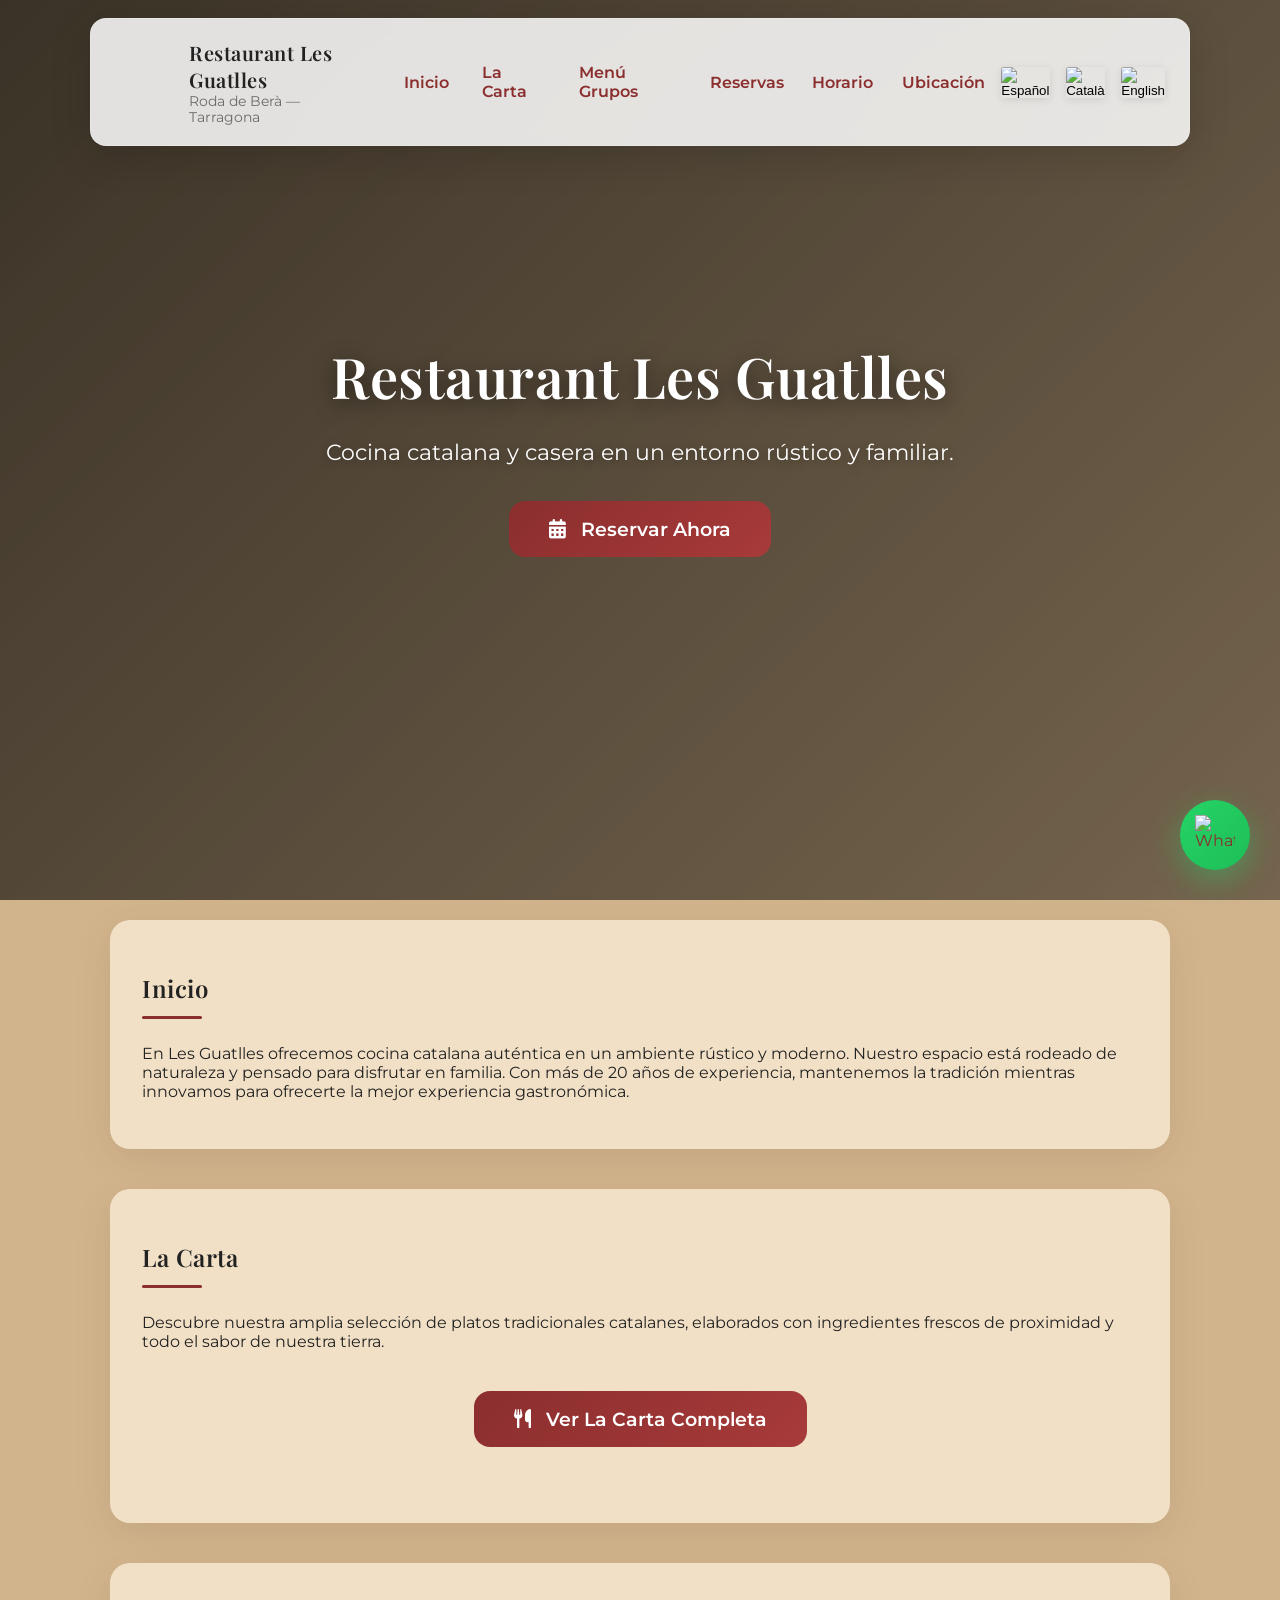
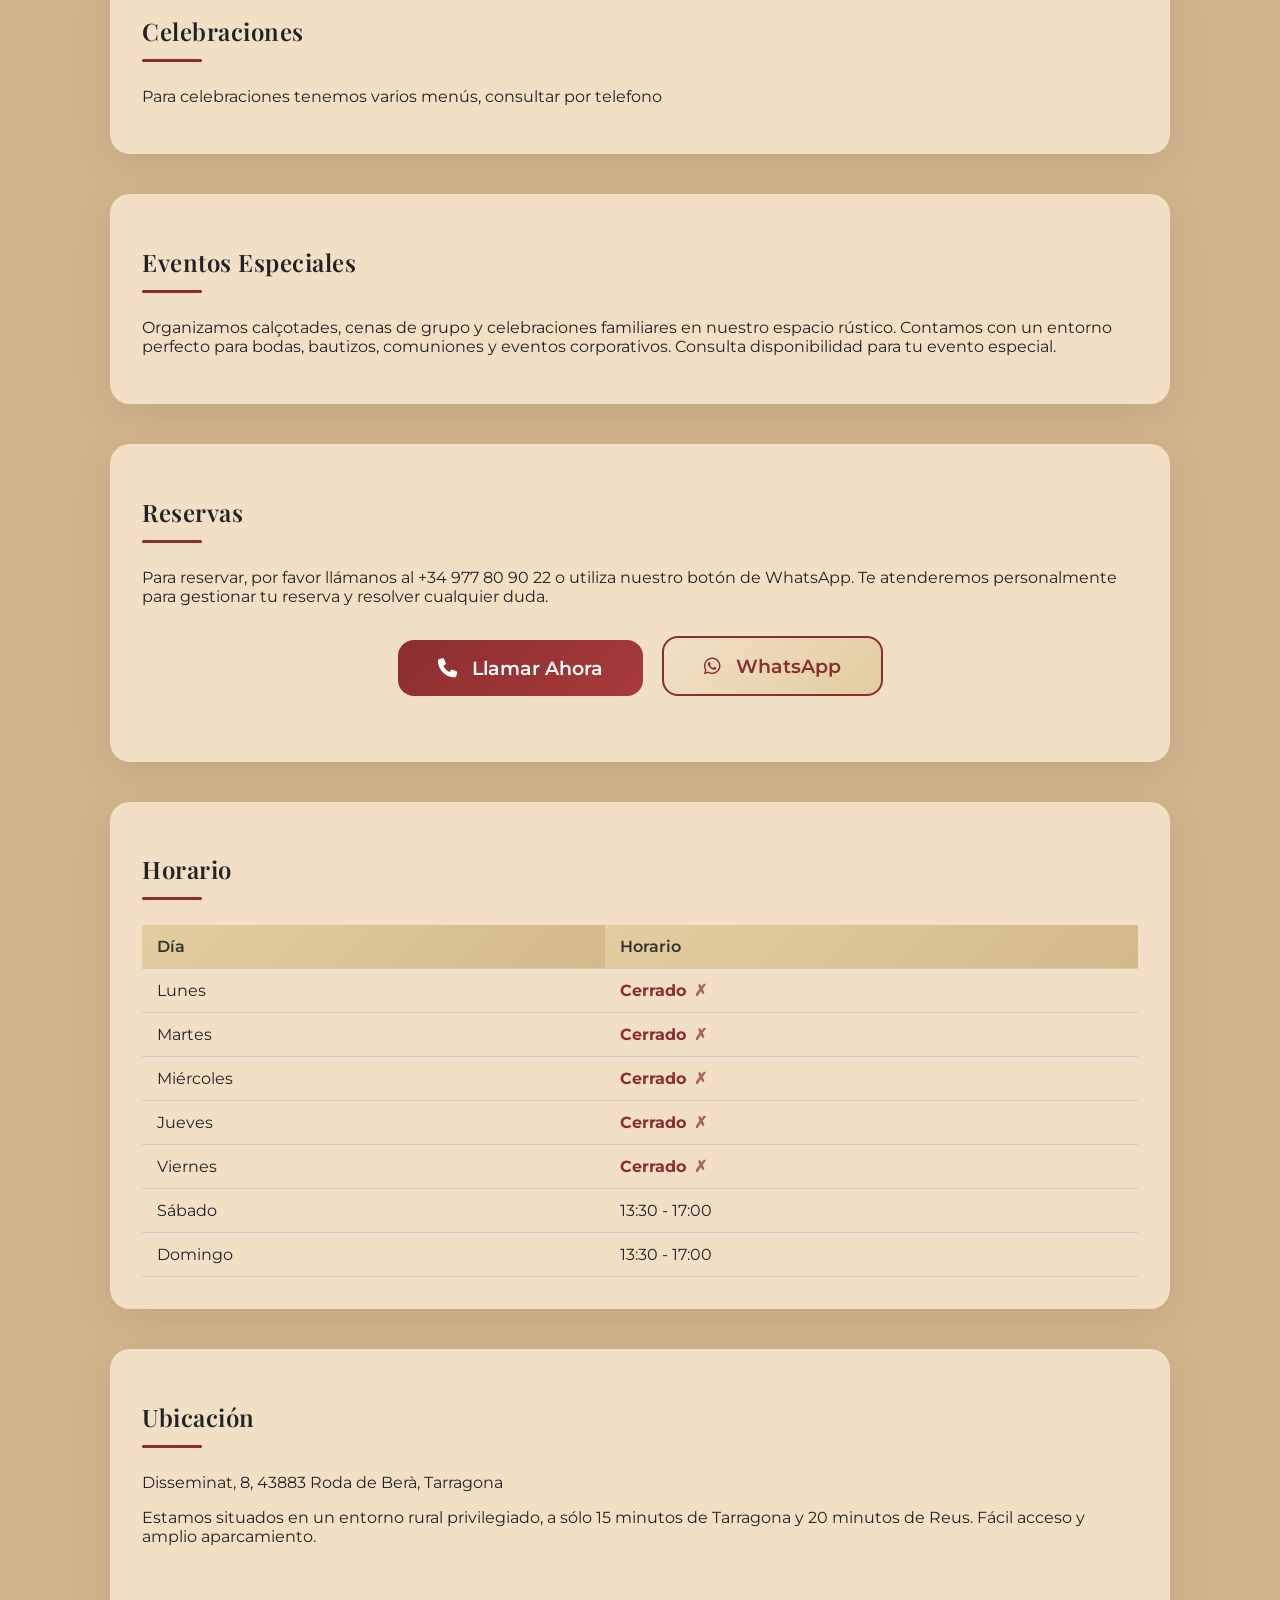
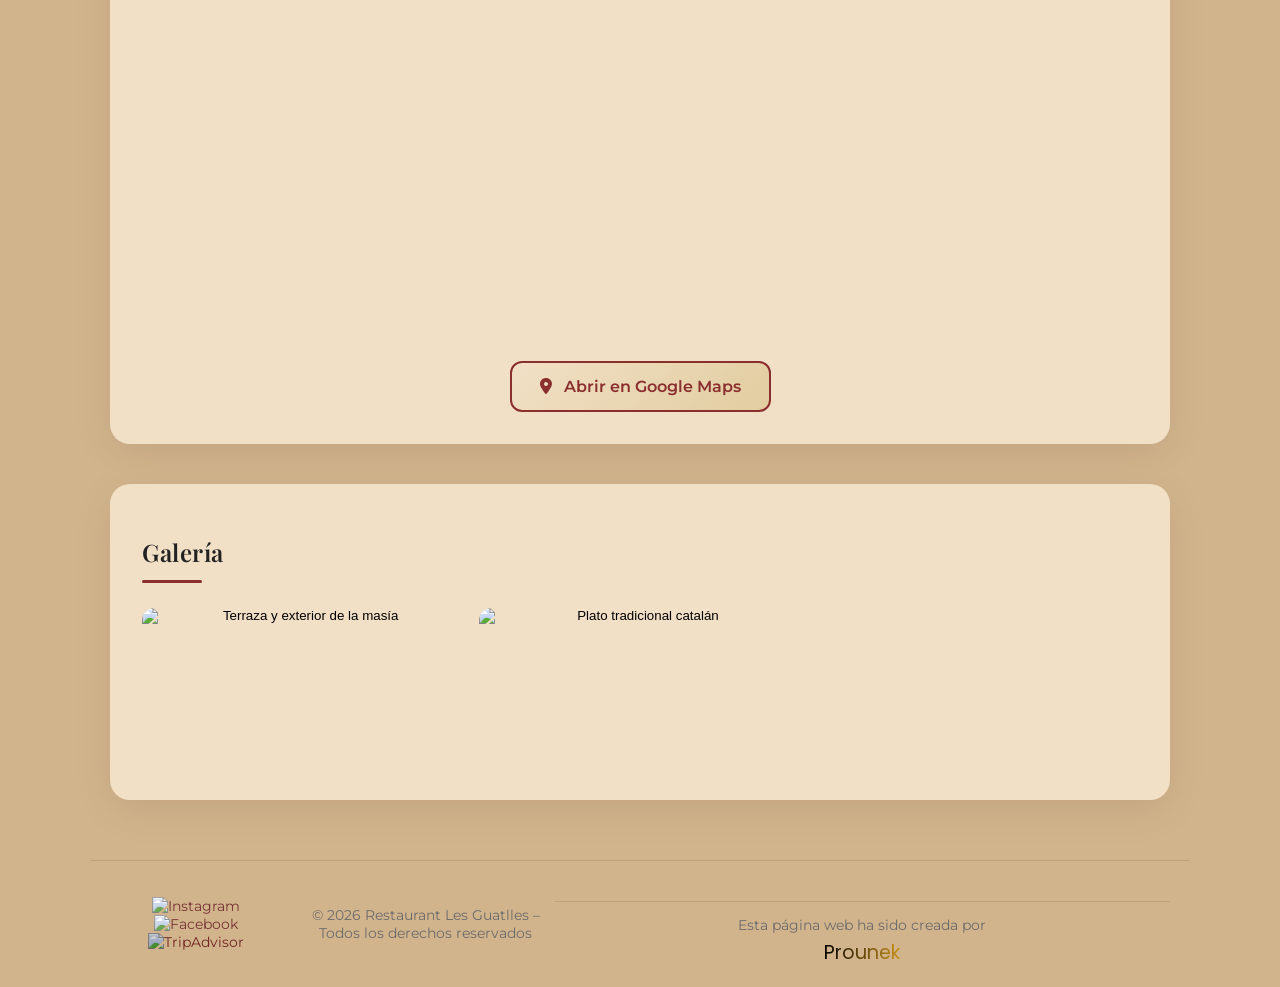
==== commit 18e8944b: "Update index.html" ====
--- a/index.html
+++ b/index.html
@@ -4,6 +4,8 @@
   <meta charset="utf-8" />
   <meta name="viewport" content="width=device-width,initial-scale=1" />
   <title>Restaurant Les Guatlles</title>
+        <!-- Verificación Google -->
+  <meta name="google-site-verification" content="Jsw2X4J8L4KTGrGWxW3BbhvIanGpA91pAaKXPVNSlQM" />
   <meta name="description" content="Restaurant Les Guatlles: cocina casera y catalana en Roda de Berà (Tarragona). Menús, reservas, eventos y ubicación." />
   <meta name="author" content="Restaurant Les Guatlles" />
   <link rel="icon" type="image/x-icon" href="Gemini_Generated_Image_eu8xwceu8xwceu8x-modified.png">
@@ -1029,33 +1031,8 @@
 
     <!-- MENÚ PARA GRUPOS -->
     <section id="grupos" class="card animate-on-scroll">
-      <h2 data-i18n="grupos_title">Menú para grupos</h2>
-      <p data-i18n="grupos_intro">Organizamos comidas para grupos a partir de 12 personas. Ofrecemos diferentes opciones de menú adaptadas a tus necesidades, ideales para celebraciones, comidas de empresa o reuniones familiares.</p>
-      
-      <div style="text-align: center; margin: 30px 0;">
-        <a href="menu-grupos.html" class="btn btn-secondary btn-large">
-          <i class="fas fa-users" style="margin-right: 10px;"></i>
-          <span data-i18n="ver_menu_grupos">Ver Menús de Grupo</span>
-        </a>
-      </div>
-      
-      <div style="display: flex; flex-wrap: wrap; gap: 20px; justify-content: center; margin: 30px 0;">
-        <div class="menu-card">
-          <h3>Menú 1</h3>
-          <p style="font-weight: bold; font-size: 1.3rem; color: var(--accent);">29€ / <span data-i18n="persona">persona</span></p>
-          <p style="margin-top: 10px; font-size: 0.9rem;" data-i18n="menu1_desc">Pica-pica + Plato principal + Postre + Bebidas</p>
-        </div>
-        
-        <div class="menu-card">
-          <h3>Menú 2</h3>
-          <p style="font-weight: bold; font-size: 1.3rem; color: var(--accent);">32€ / <span data-i18n="persona">persona</span></p>
-          <p style="margin-top: 10px; font-size: 0.9rem;" data-i18n="menu2_desc">Pica-pica + Plato principal + Postre + Bebidas</p>
-        </div>
-        
-        <div class="menu-card">
-          <h3>Menú 3</h3>
-          <p style="font-weight: bold; font-size: 1.3rem; color: var(--accent);">39€ / <span data-i18n="persona">persona</span></p>
-          <p style="margin-top: 10px; font-size: 0.9rem;" data-i18n="menu3_desc">Pica-pica + Plato principal + Postre + Bebidas</p>
+      <h2 data-i18n="grupos_title">Celebraciones</h2>
+      <p data-i18n="grupos_intro">Para celebraciones tenemos varios menús, consultar por telefono</p>
         </div>
       </div>
     </section>
@@ -1422,13 +1399,8 @@
           "carta_intro": "Descubre nuestra amplia selección de platos tradicionales catalanes, elaborados con ingredientes frescos de proximidad y todo el sabor de nuestra tierra.",
           "ver_carta": "Ver La Carta Completa",
           
-          "grupos_title": "Menú para grupos",
-          "grupos_intro": "Organizamos comidas para grupos a partir de 12 personas. Ofrecemos diferentes opciones de menú adaptadas a tus necesidades, ideales para celebraciones, comidas de empresa o reuniones familiares.",
-          "ver_menu_grupos": "Ver Menús de Grupo",
-          "persona": "persona",
-          "menu1_desc": "Pica-pica + Plato principal + Postre + Bebidas",
-          "menu2_desc": "Pica-pica + Plato principal + Postre + Bebidas",
-          "menu3_desc": "Pica-pica + Plato principal + Postre + Bebidas",
+          "grupos_title": "Celebraciones",
+          "grupos_intro": "Para celebraciones tenemos varios menús, consultar por telefono",
           
           // Eventos
           "menu_events": "Eventos Especiales",
@@ -1502,13 +1474,8 @@
           "carta_intro": "Descobreix la nostra àmplia selecció de plats tradicionals catalans, elaborats amb ingredients frescos de proximitat i tot el sabor de la nostra terra.",
           "ver_carta": "Veure La Carta Completa",
           
-          "grupos_title": "Menú per a grups",
-          "grupos_intro": "Organitzem àpats per a grups a partir de 12 persones. Oferim diferents opcions de menú adaptades a les teves necessitats, ideals per a celebracions, dinars d'empresa o trobades familiars.",
-          "ver_menu_grupos": "Veure Menús de Grup",
-          "persona": "persona",
-          "menu1_desc": "Pica-pica + Plat principal + Postres + Begudes",
-          "menu2_desc": "Pica-pica + Plat principal + Postres + Begudes",
-          "menu3_desc": "Pica-pica + Plat principal + Postres + Begudes",
+          "grupos_title": "Celebracions",
+          "grupos_intro": "Per a celebracions tenim diversos menús, consultar per telèfon",
           
           // Eventos
           "menu_events": "Esdeveniments Especials",
@@ -1582,13 +1549,8 @@
           "carta_intro": "Discover our wide selection of traditional Catalan dishes, made with fresh local ingredients and all the flavor of our land.",
           "ver_carta": "See Full Menu",
           
-          "grupos_title": "Group Menus",
-          "grupos_intro": "We organize meals for groups from 12 people. We offer different menu options adapted to your needs, ideal for celebrations, company lunches or family gatherings.",
-          "ver_menu_grupos": "See Group Menus",
-          "persona": "person",
-          "menu1_desc": "Starters + Main course + Dessert + Drinks",
-          "menu2_desc": "Starters + Main course + Dessert + Drinks",
-          "menu3_desc": "Starters + Main course + Dessert + Drinks",
+          "grupos_title": "Celebrations",
+          "grupos_intro": "We have several menus for celebrations, please inquire by phone.",
           
           // Eventos
           "menu_events": "Special Events",
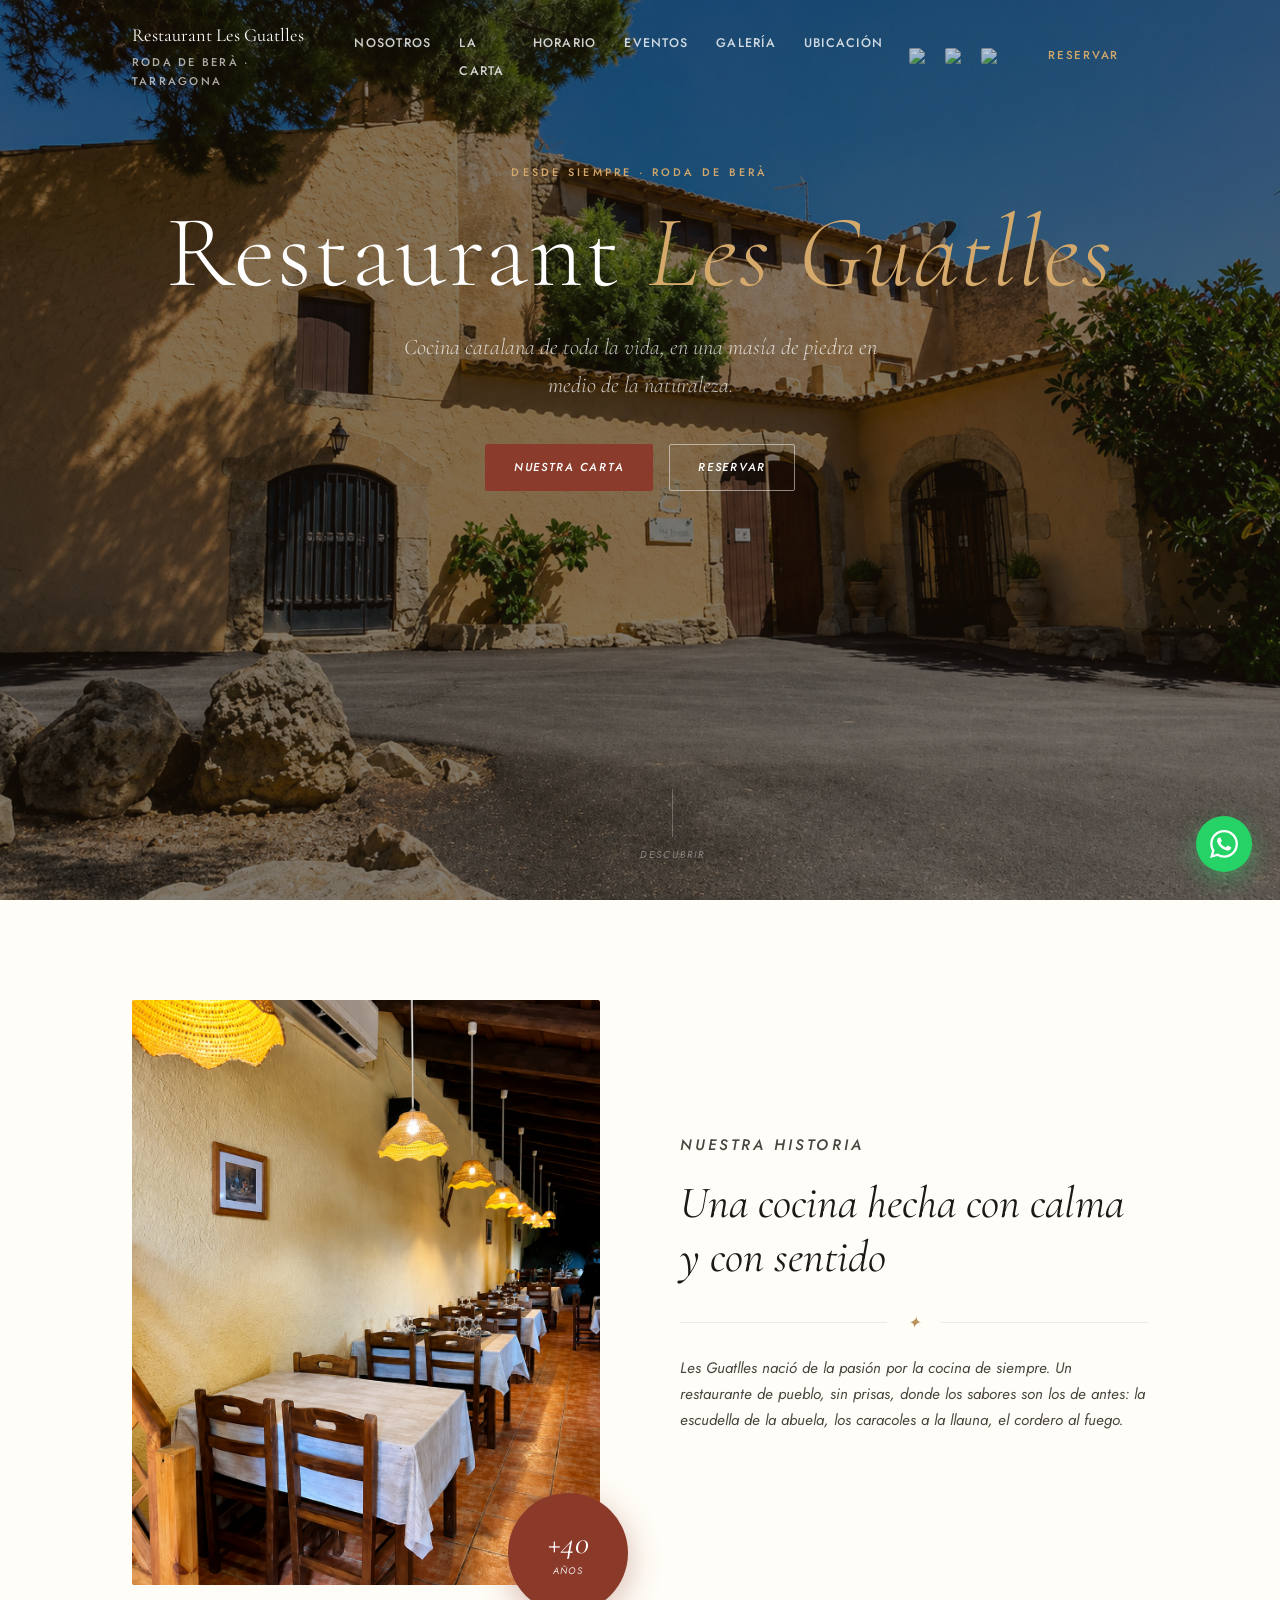
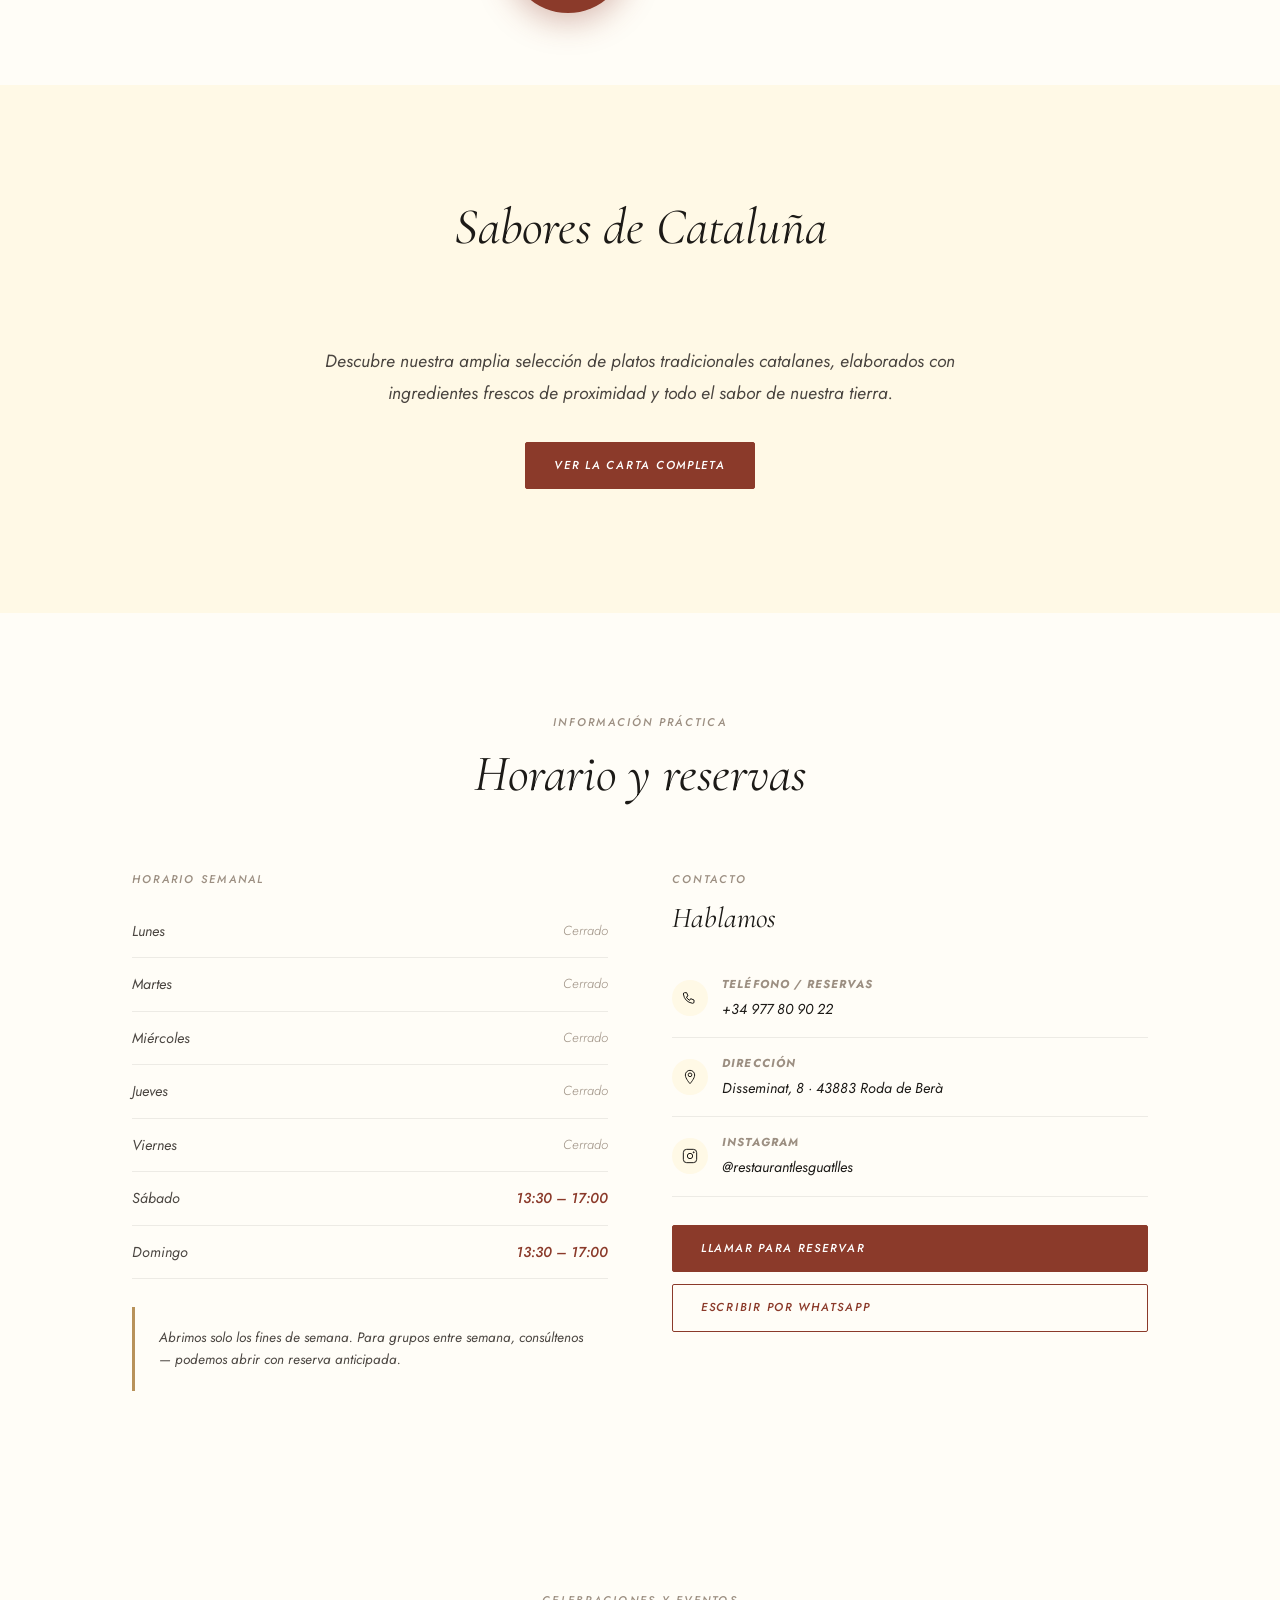
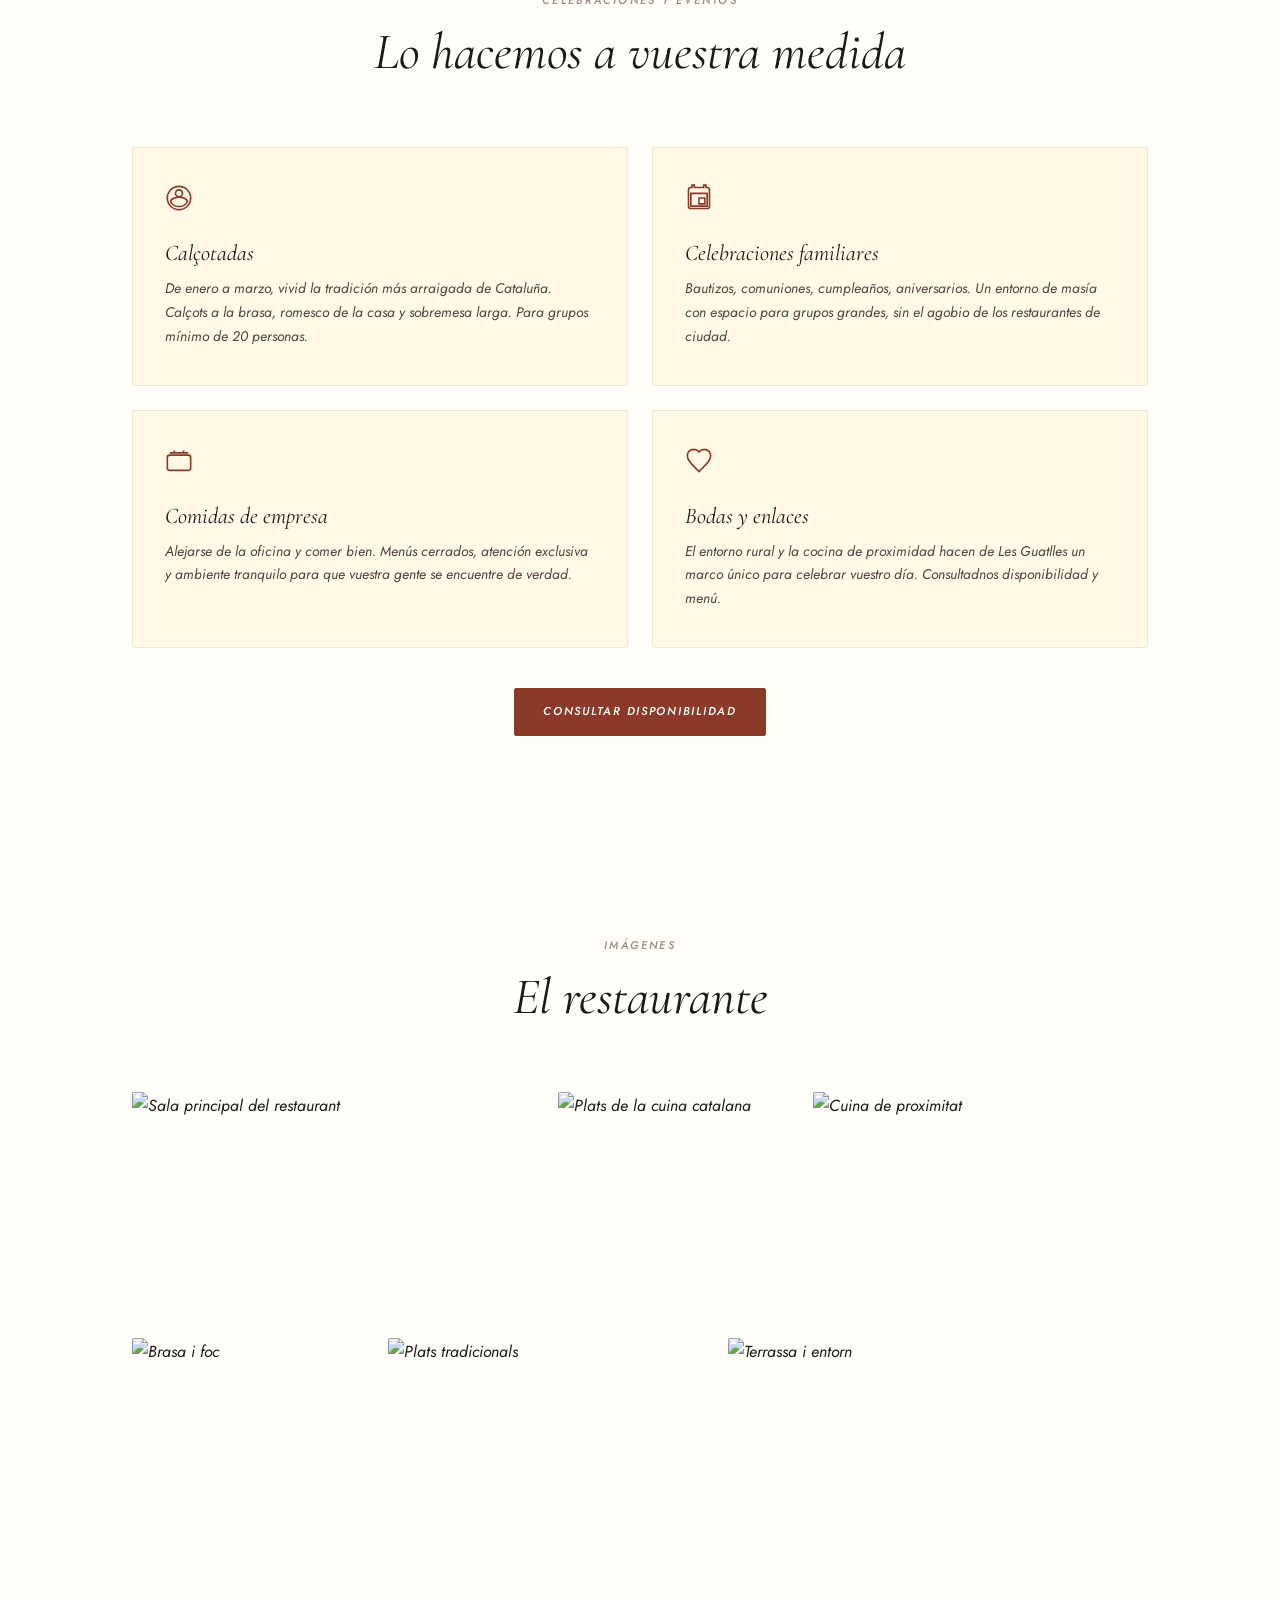
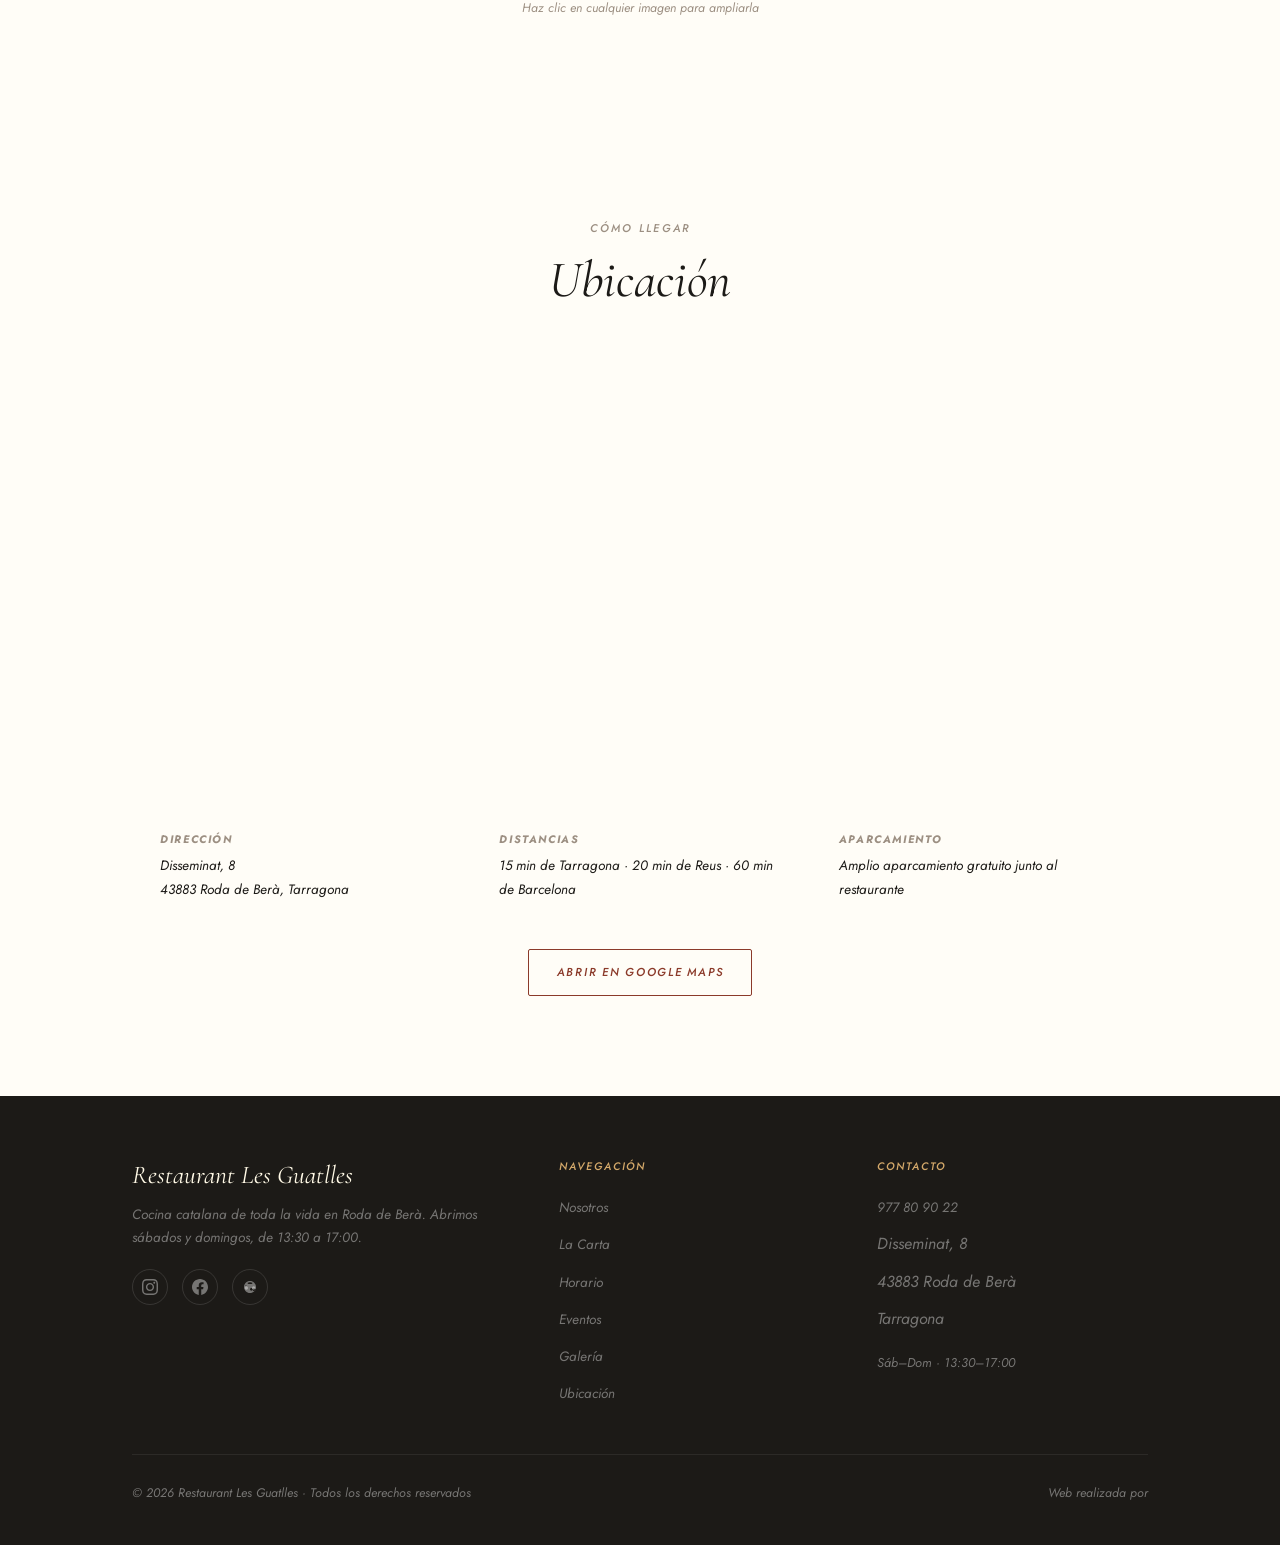
==== commit 8bd649cc: "Rename pagina principal to index.html" ====
--- a/index.html
+++ b/index.html
@@ -1,6 +1,8 @@
 <!doctype html>
 <html lang="es">
 <head>
+  <script async src="https://pagead2.googlesyndication.com/pagead/js/adsbygoogle.js?client=ca-pub-1579648661446718"
+     crossorigin="anonymous"></script>
   <meta charset="utf-8" />
   <meta name="viewport" content="width=device-width,initial-scale=1" />
   <title>Restaurant Les Guatlles</title>
@@ -10,1616 +12,1329 @@
   <meta name="author" content="Restaurant Les Guatlles" />
   <link rel="icon" type="image/x-icon" href="Gemini_Generated_Image_eu8xwceu8xwceu8x-modified.png">
 
-  <!-- Fuentes profesionales de Google Fonts -->
-  <link rel="preconnect" href="https://fonts.googleapis.com">
-  <link rel="preconnect" href="https://fonts.gstatic.com" crossorigin>
-  <link href="https://fonts.googleapis.com/css2?family=Montserrat:wght@300;400;500;600&family=Playfair+Display:wght@400;500;600;700&display=swap" rel="stylesheet">
-  <link href="https://fonts.googleapis.com/css2?family=Montserrat:wght@300;400;500;600&family=Playfair+Display:wght@400;500;600;700&family=Poppins:wght@400&display=swap" rel="stylesheet">
-
-  <!-- Font Awesome -->
-  <link rel="stylesheet" href="https://cdnjs.cloudflare.com/ajax/libs/font-awesome/6.4.0/css/all.min.css" integrity="sha512-iecdLmaskl7CVkqkXNQ/ZH/XLlvWZOJyj7Yy7tcenmpD1ypASozpmT/E0iPtmFIB46ZmdtAc9eNBvH0H/ZpiBw==" crossorigin="anonymous" referrerpolicy="no-referrer" />
+  <!-- Open Graph -->
+  <meta property="og:title" content="Restaurant Les Guatlles"/>
+  <meta property="og:description" content="Cuina catalana i casolana a Roda de Berà. Obert caps de setmana."/>
+  <meta property="og:type" content="restaurant"/>
+  <meta property="og:locale" content="es_ES"/>
+
+  <!-- Schema.org Restaurant -->
+  <script type="application/ld+json">
+  {
+    "@context": "https://schema.org",
+    "@type": "Restaurant",
+    "name": "Restaurant Les Guatlles",
+    "address": {
+      "@type": "PostalAddress",
+      "streetAddress": "Disseminat, 8",
+      "addressLocality": "Roda de Berà",
+      "postalCode": "43883",
+      "addressRegion": "Tarragona",
+      "addressCountry": "ES"
+    },
+    "telephone": "+34977809022",
+    "servesCuisine": "Catalan",
+    "openingHours": ["Sa 13:30-17:00", "Su 13:30-17:00"],
+    "url": "https://lesguatlles.com",
+    "priceRange": "€€"
+  }
+  </script>
+
+  <!-- Fonts -->
+  <link rel="preconnect" href="https://fonts.googleapis.com"/>
+  <link rel="preconnect" href="https://fonts.gstatic.com" crossorigin/>
+  <link href="https://fonts.googleapis.com/css2?family=Cormorant+Garamond:ital,wght@0,300;0,400;0,600;1,300;1,400&family=Jost:wght@300;400;500&display=swap" rel="stylesheet"/>
 
   <style>
-    /* === VARIABLES Y ESTILOS BASE === */
+    /* ── TOKENS ─────────────────────────────────────── */
     :root {
-      --accent: #8b2e2e;
-      --muted: #6b6b6b;
-      --bg: #d2b48c;
-      --card: #f1e0c6;
-      --glass-bg: rgba(255,255,255,0.85);
-      --header-offset: 96px;
-      --transition-smooth: cubic-bezier(0.4, 0, 0.2, 1);
-    }
-
-    * {
-      box-sizing: border-box;
-      scroll-behavior: smooth;
-    }
-
-    html, body {
-      height: 100%;
-      margin: 0;
-      font-family: 'Montserrat', -apple-system, BlinkMacSystemFont, 'Segoe UI', Roboto, Oxygen, Ubuntu, sans-serif;
-      color: #222;
-      background: var(--bg);
-    }
-
-    h1, h2, h3, h4, h5, h6 {
-      font-family: 'Playfair Display', Georgia, serif;
-      font-weight: 600;
-      letter-spacing: 0.5px;
-    }
-
-    a {
-      color: var(--accent);
-      text-decoration: none;
-      transition: all 0.3s var(--transition-smooth);
-    }
-
-    .container {
-      max-width: 1100px;
-      margin: 0 auto;
-      padding: 20px;
-    }
-
-    /* === ANIMACIONES DE ENTRADA PROFESIONALES === */
-    @keyframes fadeInUp {
-      from {
-        opacity: 0;
-        transform: translateY(40px);
-      }
-      to {
-        opacity: 1;
-        transform: translateY(0);
-      }
-    }
-
-    @keyframes fadeIn {
-      from {
-        opacity: 0;
-      }
-      to {
-        opacity: 1;
-      }
-    }
-
-    @keyframes scaleIn {
-      from {
-        opacity: 0;
-        transform: scale(0.9);
-      }
-      to {
-        opacity: 1;
-        transform: scale(1);
-      }
-    }
-
-    @keyframes slideInFromLeft {
-      from {
-        opacity: 0;
-        transform: translateX(-50px);
-      }
-      to {
-        opacity: 1;
-        transform: translateX(0);
-      }
-    }
-
-    @keyframes slideInFromRight {
-      from {
-        opacity: 0;
-        transform: translateX(50px);
-      }
-      to {
-        opacity: 1;
-        transform: translateX(0);
-      }
-    }
-
-    .animate-on-scroll {
-      opacity: 0;
-      transform: translateY(40px);
-      transition: all 0.8s var(--transition-smooth);
-    }
-
-    .animate-on-scroll.animated {
-      opacity: 1;
-      transform: translateY(0);
-    }
-
-    /* === HEADER STICKY (VERSIÓN ORIGINAL) === */
-    header {
+      --ink:       #1c1a17;
+      --stone:     #4a4540;
+      --dust:      #9c8f82;
+      --parch:     #fff9e6;
+      --cream:     #fffdf7;
+      --terra:     #8b3a2a;
+      --terra-dk:  #6b2b1e;
+      --gold:      #b8925a;
+      --gold-lt:   #d4a96a;
+      --line:      rgba(28,26,23,0.08);
+
+      --serif: 'Cormorant Garamond', Georgia, serif;
+      --sans:  'Jost', system-ui, sans-serif;
+
+      --ease: cubic-bezier(0.4,0,0.2,1);
+      --ease-out: cubic-bezier(0,0,0.2,1);
+    }
+
+    /* ── RESET ───────────────────────────────────────── */
+    *, *::before, *::after { box-sizing: border-box; margin: 0; padding: 0; }
+    html { scroll-behavior: smooth; font-size: 16px; }
+    body {
+      font-family: var(--sans);
+      background: var(--cream);
+      color: var(--ink);
+      line-height: 1.7;
+      overflow-x: hidden;
+    }
+    img { display: block; max-width: 100%; }
+    a { color: inherit; text-decoration: none; }
+
+    /* ── GRAIN OVERLAY ───────────────────────────────── */
+    body::before {
+      content: '';
       position: fixed;
-      top: 18px;
-      left: 50%;
-      transform: translateX(-50%);
-      width: calc(100% - 40px);
-      max-width: 1100px;
-      background: var(--glass-bg);
-      backdrop-filter: blur(12px);
-      -webkit-backdrop-filter: blur(12px);
-      border-radius: 16px;
-      box-shadow: 0 10px 40px rgba(0,0,0,0.15);
+      inset: 0;
+      background-image: url("data:image/svg+xml,%3Csvg viewBox='0 0 256 256' xmlns='http://www.w3.org/2000/svg'%3E%3Cfilter id='n'%3E%3CfeTurbulence type='fractalNoise' baseFrequency='0.9' numOctaves='4' stitchTiles='stitch'/%3E%3C/filter%3E%3Crect width='100%25' height='100%25' filter='url(%23n)' opacity='0.03'/%3E%3C/svg%3E");
+      pointer-events: none;
+      z-index: 9999;
+      opacity: 0.5;
+    }
+
+    /* ── TYPOGRAPHY ──────────────────────────────────── */
+    h1,h2,h3,h4 { font-family: var(--serif); font-weight: 400; line-height: 1.2; }
+    .label {
+      font-family: var(--sans);
+      font-size: 0.7rem;
+      font-weight: 500;
+      letter-spacing: 0.2em;
+      text-transform: uppercase;
+      color: var(--dust);
+    }
+
+    /* ── LAYOUT ──────────────────────────────────────── */
+    .wrap { max-width: 1080px; margin: 0 auto; padding: 0 32px; }
+    .wrap--narrow { max-width: 720px; margin: 0 auto; padding: 0 32px; }
+
+    /* ── NAV ─────────────────────────────────────────── */
+    nav {
+      position: fixed;
+      top: 0; left: 0; right: 0;
+      z-index: 100;
+      padding: 20px 0;
+      transition: background 0.5s var(--ease), padding 0.4s var(--ease), box-shadow 0.4s;
+    }
+    nav.scrolled {
+      background: rgba(255,253,247,0.96);
+      backdrop-filter: blur(16px);
+      -webkit-backdrop-filter: blur(16px);
+      padding: 12px 0;
+      box-shadow: 0 1px 0 var(--line);
+    }
+    .nav-inner {
       display: flex;
       align-items: center;
       justify-content: space-between;
-      gap: 16px;
-      padding: 12px 28px;
-      z-index: 1200;
-      animation: slideInFromTop 0.8s var(--transition-smooth) 0.2s both;
-      border: 1px solid rgba(255,255,255,0.2);
-      transition: all 0.4s var(--transition-smooth);
-    }
-
-    @keyframes slideInFromTop {
-      from {
-        opacity: 0;
-        transform: translateX(-50%) translateY(-40px);
-      }
-      to {
-        opacity: 1;
-        transform: translateX(-50%) translateY(0);
-      }
-    }
-
-    header:hover {
-      box-shadow: 0 15px 50px rgba(0,0,0,0.2);
-      transform: translateX(-50%) translateY(-2px);
-    }
-
-    .brand {
-      display: flex;
-      align-items: center;
-      gap: 14px;
-    }
-
-    .logo {
-      width: 64px;
-      height: 64px;
-      border-radius: 12px;
-      overflow: hidden;
-      flex: 0 0 64px;
-      background-image: url('https://tse1.mm.bing.net/th/id/OIP.Gi4hYsIc4B3YbKDPpV0b8wAAAA?pid=Api');
-      background-size: cover;
-      background-position: center;
-      transition: all 0.4s var(--transition-smooth);
-    }
-
-    .logo:hover {
-      transform: rotate(5deg) scale(1.05);
-    }
-
-    h1 {
-      font-size: 1.25rem;
-      margin: 0;
-    }
-
-    nav ul {
+      gap: 24px;
+    }
+    .nav-brand {
+      display: flex;
+      flex-direction: column;
+      gap: 2px;
+    }
+    .nav-brand__name {
+      font-family: var(--serif);
+      font-size: 1.15rem;
+      color: var(--ink);
+      transition: color 0.3s;
+    }
+    nav:not(.scrolled) .nav-brand__name { color: #fff; }
+    nav:not(.scrolled) .label { color: rgba(255,255,255,0.65); }
+    .nav-links {
+      display: flex;
+      gap: 28px;
       list-style: none;
-      margin: 0;
-      padding: 0;
-      display: flex;
-      gap: 12px;
-      align-items: center;
-    }
-
-    nav li {
-      padding: 8px 14px;
-      border-radius: 10px;
-      transition: all 0.3s var(--transition-smooth);
+    }
+    .nav-links a {
+      font-size: 0.78rem;
+      font-weight: 500;
+      letter-spacing: 0.1em;
+      text-transform: uppercase;
+      color: var(--stone);
+      transition: color 0.3s;
       position: relative;
-      overflow: hidden;
-    }
-
-    nav li:hover {
-      background: rgba(139, 46, 46, 0.1);
-      transform: translateY(-2px);
-    }
-
-    nav li::after {
+    }
+    nav:not(.scrolled) .nav-links a { color: rgba(255,255,255,0.8); }
+    .nav-links a::after {
       content: '';
       position: absolute;
-      bottom: 0;
-      left: 50%;
-      width: 0;
-      height: 2px;
-      background: var(--accent);
-      transition: all 0.3s var(--transition-smooth);
-      transform: translateX(-50%);
-    }
-
-    nav li:hover::after {
-      width: 70%;
-    }
-
-    nav a {
-      font-weight: 600;
+      bottom: -3px; left: 0;
+      width: 0; height: 1px;
+      background: var(--gold);
+      transition: width 0.3s var(--ease);
+    }
+    .nav-links a:hover { color: var(--gold-lt); }
+    .nav-links a:hover::after { width: 100%; }
+
+    .nav-lang {
+      display: flex;
+      gap: 8px;
+    }
+    .nav-lang button {
+      background: none;
+      border: none;
       cursor: pointer;
-      position: relative;
-      z-index: 2;
-    }
-
+      padding: 2px;
+      border-radius: 3px;
+      transition: transform 0.2s, opacity 0.2s;
+      opacity: 0.7;
+    }
+    .nav-lang button:hover { transform: scale(1.15); opacity: 1; }
+    .nav-lang img { width: 24px; height: 16px; border-radius: 2px; }
+
+    .nav-reserve {
+      font-size: 0.72rem;
+      font-weight: 500;
+      letter-spacing: 0.12em;
+      text-transform: uppercase;
+      padding: 9px 20px;
+      border: 1px solid var(--gold);
+      color: var(--gold-lt);
+      border-radius: 2px;
+      transition: background 0.3s, color 0.3s;
+      white-space: nowrap;
+    }
+    nav.scrolled .nav-reserve { color: var(--terra); border-color: var(--terra); }
+    .nav-reserve:hover { background: var(--terra); color: #fff !important; border-color: var(--terra); }
+
+    /* hamburger */
     .hamburger {
       display: none;
       flex-direction: column;
       gap: 5px;
       cursor: pointer;
-      padding: 8px;
-      border-radius: 8px;
-      transition: all 0.3s var(--transition-smooth);
-    }
-
-    .hamburger:hover {
-      background: rgba(139, 46, 46, 0.1);
-    }
-
-    .hamburger span {
-      width: 24px;
-      height: 3px;
-      background: #222;
-      border-radius: 3px;
-      display: block;
-      transition: all 0.3s var(--transition-smooth);
-    }
-
-    .hamburger.active span:nth-child(1) {
-      transform: rotate(45deg) translate(6px, 6px);
-    }
-
-    .hamburger.active span:nth-child(2) {
-      opacity: 0;
-    }
-
-    .hamburger.active span:nth-child(3) {
-      transform: rotate(-45deg) translate(5px, -5px);
-    }
-
-    .nav-menu {
-      display: flex;
-      gap: 12px;
-      align-items: center;
-    }
-
-    .lang-switch {
-      display: flex;
-      gap: 8px;
-      align-items: center;
-    }
-
-    .lang-switch button {
+      padding: 6px;
       background: none;
       border: none;
-      cursor: pointer;
-      padding: 4px;
-      transition: all 0.3s var(--transition-smooth);
-      border-radius: 4px;
-    }
-
-    .lang-switch button:hover {
-      transform: scale(1.15);
-      background: rgba(139, 46, 46, 0.1);
-    }
-
-    .lang-switch img {
-      width: 28px;
-      height: 20px;
-      border-radius: 3px;
-      box-shadow: 0 2px 8px rgba(0,0,0,.1);
-      transition: all 0.3s var(--transition-smooth);
-    }
-
-    .lang-switch button:hover img {
-      box-shadow: 0 4px 12px rgba(0,0,0,.2);
-    }
-
-    /* === HERO SECTION (PANTALLA COMPLETA) === */
-    .hero-banner {
+    }
+    .hamburger span {
+      width: 22px; height: 2px;
+      background: #fff;
+      border-radius: 2px;
+      display: block;
+      transition: all 0.3s var(--ease);
+    }
+    nav.scrolled .hamburger span { background: var(--ink); }
+    .hamburger.open span:nth-child(1) { transform: rotate(45deg) translate(5px,5px); }
+    .hamburger.open span:nth-child(2) { opacity: 0; }
+    .hamburger.open span:nth-child(3) { transform: rotate(-45deg) translate(4px,-4px); }
+
+    /* ── HERO ────────────────────────────────────────── */
+    .hero {
+      min-height: 100svh;
+      display: grid;
+      place-items: center;
       position: relative;
-      height: 100vh;
-      min-height: 700px;
-      display: flex;
-      align-items: center;
-      justify-content: center;
-      background-image: url('https://tse2.mm.bing.net/th/id/OIP.O7ewhGLgfSO-NGCan1UeLAHaFj?pid=Api');
+      overflow: hidden;
+      background: #1a1208;
+    }
+    .hero-bg {
+      position: absolute;
+      inset: 0;
+      background-image: url('ChatGPT Image 27 may 2026, 13_44_56.png');
       background-size: cover;
       background-position: center;
-      background-attachment: fixed;
+      opacity: 0.45;
+      transform: scale(1.04);
+      animation: heroZoom 18s ease-in-out infinite alternate;
+    }
+    @keyframes heroZoom {
+      from { transform: scale(1.04); }
+      to   { transform: scale(1.10); }
+    }
+    .hero-content {
+      position: relative;
+      z-index: 2;
+      text-align: center;
       color: #fff;
-      text-align: center;
-      margin-top: 0;
-      animation: fadeIn 1.2s var(--transition-smooth);
+      padding: 40px 32px;
+      animation: heroFade 1.4s var(--ease-out) both;
+    }
+    @keyframes heroFade {
+      from { opacity: 0; transform: translateY(30px); }
+      to   { opacity: 1; transform: translateY(0); }
+    }
+    .hero-eyebrow {
+      font-size: 0.68rem;
+      font-weight: 500;
+      letter-spacing: 0.3em;
+      text-transform: uppercase;
+      color: var(--gold-lt);
+      margin-bottom: 20px;
+      animation: heroFade 1.4s var(--ease-out) 0.2s both;
+    }
+    .hero h1 {
+      font-size: clamp(3rem, 8vw, 6.5rem);
+      font-weight: 300;
+      letter-spacing: 0.02em;
+      line-height: 1;
+      margin-bottom: 24px;
+      animation: heroFade 1.4s var(--ease-out) 0.35s both;
+    }
+    .hero h1 em {
+      font-style: italic;
+      font-weight: 300;
+      color: var(--gold-lt);
+    }
+    .hero-sub {
+      font-family: var(--serif);
+      font-size: clamp(1.1rem, 2.5vw, 1.4rem);
+      font-weight: 300;
+      color: rgba(255,255,255,0.75);
+      max-width: 480px;
+      margin: 0 auto 40px;
+      animation: heroFade 1.4s var(--ease-out) 0.5s both;
+    }
+    .hero-actions {
+      display: flex;
+      gap: 16px;
+      justify-content: center;
+      flex-wrap: wrap;
+      animation: heroFade 1.4s var(--ease-out) 0.65s both;
+    }
+    .hero-scroll {
+      position: absolute;
+      bottom: 36px;
+      left: 50%;
+      transform: translateX(-50%);
+      z-index: 2;
+      display: flex;
+      flex-direction: column;
+      align-items: center;
+      gap: 10px;
+      animation: heroFade 1.4s var(--ease-out) 1.2s both;
+    }
+    .hero-scroll span {
+      font-size: 0.62rem;
+      letter-spacing: 0.2em;
+      text-transform: uppercase;
+      color: rgba(255,255,255,0.4);
+    }
+    .scroll-line {
+      width: 1px;
+      height: 48px;
+      background: rgba(255,255,255,0.25);
+      position: relative;
       overflow: hidden;
-    }
-
-    .hero-banner::before {
+      border-radius: 1px;
+    }
+    .scroll-line::after {
       content: '';
       position: absolute;
-      top: 0;
+      top: -100%;
       left: 0;
       width: 100%;
       height: 100%;
-      background: linear-gradient(135deg, rgba(0,0,0,0.6) 0%, rgba(0,0,0,0.4) 50%, rgba(0,0,0,0.2) 100%);
-      z-index: 1;
-    }
-
-    .hero-overlay {
+      background: var(--gold-lt);
+      animation: scrollDrop 2s ease-in-out infinite;
+    }
+    @keyframes scrollDrop {
+      0%   { top: -100%; }
+      100% { top: 200%; }
+    }
+
+    /* ── BUTTONS ─────────────────────────────────────── */
+    .btn {
+      display: inline-flex;
+      align-items: center;
+      gap: 8px;
+      font-family: var(--sans);
+      font-size: 0.72rem;
+      font-weight: 500;
+      letter-spacing: 0.15em;
+      text-transform: uppercase;
+      padding: 13px 28px;
+      border-radius: 2px;
+      border: 1px solid transparent;
+      cursor: pointer;
+      transition: all 0.3s var(--ease);
+      white-space: nowrap;
+    }
+    .btn-primary {
+      background: var(--terra);
+      color: #fff;
+      border-color: var(--terra);
+    }
+    .btn-primary:hover { background: var(--terra-dk); border-color: var(--terra-dk); }
+    .btn-outline {
+      background: transparent;
+      color: #fff;
+      border-color: rgba(255,255,255,0.5);
+    }
+    .btn-outline:hover { border-color: #fff; background: rgba(255,255,255,0.08); }
+    .btn-outline-dark {
+      background: transparent;
+      color: var(--terra);
+      border-color: var(--terra);
+    }
+    .btn-outline-dark:hover { background: var(--terra); color: #fff; }
+
+    /* ── DIVIDER ─────────────────────────────────────── */
+    .divider {
+      display: flex;
+      align-items: center;
+      gap: 20px;
+      margin: 20px 0;
+    }
+    .divider::before, .divider::after {
+      content: '';
+      flex: 1;
+      height: 1px;
+      background: var(--line);
+    }
+    .divider-ornament {
+      color: var(--gold);
+      font-size: 1rem;
+    }
+
+    /* ── SECTIONS ────────────────────────────────────── */
+    section { scroll-margin-top: 90px; }
+    .section { padding: 100px 0; }
+    .section-header { text-align: center; margin-bottom: 64px; }
+    .section-header h2 {
+      font-size: clamp(2rem, 4vw, 3.2rem);
+      margin-top: 12px;
+    }
+
+    /* ── REVEAL ANIMATION ────────────────────────────── */
+    .reveal {
+      opacity: 0;
+      transform: translateY(28px);
+      transition: opacity 0.8s var(--ease), transform 0.8s var(--ease);
+    }
+    .reveal.visible { opacity: 1; transform: translateY(0); }
+    .reveal-delay-1 { transition-delay: 0.1s; }
+    .reveal-delay-2 { transition-delay: 0.2s; }
+    .reveal-delay-3 { transition-delay: 0.3s; }
+    .reveal-delay-4 { transition-delay: 0.4s; }
+
+    /* ── ABOUT ───────────────────────────────────────── */
+    .about-grid {
+      display: grid;
+      grid-template-columns: 1fr 1fr;
+      gap: 80px;
+      align-items: center;
+    }
+    .about-img-wrap {
+      position: relative;
+    }
+    .about-img-main {
+      width: 100%;
+      aspect-ratio: 4/5;
+      object-fit: cover;
+      border-radius: 2px;
+    }
+    .about-img-badge {
       position: absolute;
-      top: 0;
-      left: 0;
-      width: 100%;
-      height: 100%;
-      background: rgba(0,0,0,0.3);
-      z-index: 1;
-    }
-
-    .hero-content {
-      position: relative;
-      z-index: 2;
-      max-width: 800px;
-      padding: 40px;
-      animation: scaleIn 1.5s var(--transition-smooth) 0.3s both;
-    }
-
-    .hero-content h1 {
-      font-size: 3.5rem;
-      font-family: 'Playfair Display', serif;
-      margin-bottom: 20px;
-      text-shadow: 0 4px 20px rgba(0,0,0,0.5);
-      animation: slideInFromLeft 1s var(--transition-smooth) 0.5s both;
-    }
-
-    .hero-content p {
-      font-size: 1.4rem;
+      bottom: -28px;
+      right: -28px;
+      width: 120px;
+      height: 120px;
+      background: var(--terra);
+      border-radius: 50%;
+      display: flex;
+      flex-direction: column;
+      align-items: center;
+      justify-content: center;
+      color: #fff;
+      text-align: center;
+      box-shadow: 0 8px 32px rgba(139,58,42,0.35);
+    }
+    .about-img-badge strong {
+      font-family: var(--serif);
+      font-size: 2rem;
+      font-weight: 400;
+      line-height: 1;
+    }
+    .about-img-badge span {
+      font-size: 0.6rem;
+      letter-spacing: 0.15em;
+      text-transform: uppercase;
+      opacity: 0.85;
+      margin-top: 4px;
+    }
+    .about-text h2 { font-size: clamp(1.8rem, 3.5vw, 2.8rem); margin: 12px 0 24px; }
+    .about-text p { color: var(--stone); font-size: 0.95rem; margin-bottom: 18px; }
+    .about-features {
+      margin-top: 32px;
+      display: flex;
+      flex-direction: column;
+      gap: 12px;
+    }
+    .about-feature {
+      display: flex;
+      align-items: center;
+      gap: 12px;
+      font-size: 0.88rem;
+      color: var(--stone);
+    }
+    .about-feature-dot {
+      width: 6px; height: 6px;
+      background: var(--gold);
+      border-radius: 50%;
+      flex-shrink: 0;
+    }
+
+    /* ── MENU SECTION ────────────────────────────────── */
+    .menu-section { background: var(--parch); }
+    .menu-section .label { color: var(--dust); }
+    .menu-section h2 { color: var(--ink); }
+    
+    .menu-preview {
+      padding: 24px;
+    }
+    .menu-preview p {
+      margin-bottom: 32px;
+    }
+
+    .menu-cta-row {
+      display: flex;
+      justify-content: center;
+      gap: 20px;
+      margin-top: 56px;
+      flex-wrap: wrap;
+    }
+    .btn-gold {
+      background: transparent;
+      color: var(--gold-lt);
+      border: 1px solid var(--gold);
+    }
+    .btn-gold:hover { background: var(--gold); color: var(--ink); }
+
+    /* ── HORARIO ─────────────────────────────────────── */
+    .horario-wrap {
+      display: grid;
+      grid-template-columns: 1fr 1fr;
+      gap: 64px;
+      align-items: start;
+    }
+    .horario-table { width: 100%; border-collapse: collapse; margin-top: 8px; }
+    .horario-table tr { border-bottom: 1px solid var(--line); }
+    .horario-table td { padding: 14px 0; font-size: 0.9rem; }
+    .horario-table td:first-child { color: var(--stone); }
+    .horario-table td:last-child { text-align: right; font-weight: 500; }
+    .horario-table .open td:last-child { color: var(--terra); }
+    .horario-table .closed-row td:last-child { color: var(--dust); font-weight: 300; font-size: 0.82rem; }
+    .horario-note {
+      margin-top: 28px;
+      padding: 20px 24px;
+      background: var(--cream);
+      border-left: 3px solid var(--gold);
+      border-radius: 0 2px 2px 0;
+      font-size: 0.85rem;
+      color: var(--stone);
       line-height: 1.6;
-      margin-bottom: 30px;
-      text-shadow: 0 2px 10px rgba(0,0,0,0.4);
-      animation: slideInFromRight 1s var(--transition-smooth) 0.7s both;
-    }
-
-    .hero-cta {
-      animation: fadeInUp 1s var(--transition-smooth) 0.9s both;
-    }
-
-    /* === MAIN CONTENT === */
-    main {
-      margin-top: 0;
-      padding-bottom: 80px;
-      animation: fadeIn 1s var(--transition-smooth) 0.8s both;
-    }
-
-    section {
-      scroll-margin-top: 120px;
-    }
-
-    /* === CARDS Y COMPONENTES === */
-    .card {
-      background: var(--card);
-      padding: 32px;
-      border-radius: 20px;
-      box-shadow: 0 10px 40px rgba(12,12,12,0.08);
-      margin-bottom: 40px;
-      transition: all 0.5s var(--transition-smooth);
-      opacity: 1 !important;
+    }
+    .contact-block h3 { font-size: 1.8rem; margin: 12px 0 24px; }
+    .contact-line {
+      display: flex;
+      align-items: center;
+      gap: 14px;
+      padding: 16px 0;
+      border-bottom: 1px solid var(--line);
+      font-size: 0.9rem;
+    }
+    .contact-line-icon {
+      width: 36px; height: 36px;
+      background: var(--parch);
+      border-radius: 50%;
+      display: flex;
+      align-items: center;
+      justify-content: center;
+      font-size: 0.85rem;
+      flex-shrink: 0;
+    }
+    .contact-line strong { display: block; font-size: 0.72rem; letter-spacing: 0.1em; text-transform: uppercase; color: var(--dust); margin-bottom: 2px; }
+    .contact-line a { color: var(--ink); transition: color 0.2s; }
+    .contact-line a:hover { color: var(--terra); }
+    .contact-btns { display: flex; flex-direction: column; gap: 12px; margin-top: 28px; }
+
+    /* ── EVENTS ──────────────────────────────────────── */
+    .events-section { background: var(--cream); }
+    .events-grid {
+      display: grid;
+      grid-template-columns: repeat(2, 1fr);
+      gap: 24px;
+      margin-top: 48px;
+    }
+    .event-card {
+      background: var(--parch);
+      border: 1px solid var(--line);
+      padding: 36px 32px;
+      border-radius: 2px;
+      transition: transform 0.4s var(--ease), box-shadow 0.4s;
       position: relative;
       overflow: hidden;
     }
-
-    .card::before {
+    .event-card::after {
       content: '';
       position: absolute;
-      top: 0;
-      left: 0;
+      top: 0; left: 0;
+      width: 3px; height: 0;
+      background: var(--terra);
+      transition: height 0.4s var(--ease);
+    }
+    .event-card:hover { transform: translateY(-6px); box-shadow: 0 24px 48px rgba(28,26,23,0.08); }
+    .event-card:hover::after { height: 100%; }
+    .event-icon { margin-bottom: 20px; color: var(--terra); }
+    .event-card h3 { font-size: 1.4rem; margin-bottom: 10px; }
+    .event-card p { font-size: 0.875rem; color: var(--stone); line-height: 1.7; }
+
+    /* ── GALERÍA ─────────────────────────────────────── */
+    .gallery-grid {
+      display: grid;
+      grid-template-columns: repeat(12, 1fr);
+      grid-template-rows: repeat(2, 240px);
+      gap: 6px;
+      margin-top: 48px;
+    }
+    .gal-item { overflow: hidden; border-radius: 2px; cursor: zoom-in; }
+    .gal-item:nth-child(1) { grid-column: 1 / 6; grid-row: 1 / 2; }
+    .gal-item:nth-child(2) { grid-column: 6 / 9; grid-row: 1 / 2; }
+    .gal-item:nth-child(3) { grid-column: 9 / 13; grid-row: 1 / 2; }
+    .gal-item:nth-child(4) { grid-column: 1 / 4; grid-row: 2 / 3; }
+    .gal-item:nth-child(5) { grid-column: 4 / 8; grid-row: 2 / 3; }
+    .gal-item:nth-child(6) { grid-column: 8 / 13; grid-row: 2 / 3; }
+    .gal-item img {
+      width: 100%; height: 100%;
+      object-fit: cover;
+      transition: transform 0.8s var(--ease);
+      filter: saturate(0.85);
+    }
+    .gal-item:hover img { transform: scale(1.06); filter: saturate(1); }
+
+    /* lightbox */
+    .lightbox {
+      position: fixed;
+      inset: 0;
+      background: rgba(10,8,5,0.95);
+      z-index: 500;
+      display: grid;
+      place-items: center;
+      opacity: 0;
+      pointer-events: none;
+      transition: opacity 0.4s;
+    }
+    .lightbox.open { opacity: 1; pointer-events: all; }
+    .lightbox img {
+      max-width: min(90vw, 1100px);
+      max-height: 85vh;
+      object-fit: contain;
+      border-radius: 2px;
+      box-shadow: 0 40px 80px rgba(0,0,0,0.6);
+    }
+    .lightbox-close {
+      position: absolute;
+      top: 24px; right: 28px;
+      background: none; border: none;
+      color: rgba(255,255,255,0.5);
+      font-size: 2rem;
+      cursor: pointer;
+      transition: color 0.2s;
+      line-height: 1;
+    }
+    .lightbox-close:hover { color: #fff; }
+
+    /* ── MAPA ────────────────────────────────────────── */
+    .mapa-wrap { margin-top: 48px; }
+    .mapa-wrap iframe {
       width: 100%;
-      height: 4px;
-      background: linear-gradient(90deg, var(--accent), #d2b48c);
-      transform: scaleX(0);
-      transform-origin: left;
-      transition: transform 0.5s var(--transition-smooth);
-    }
-
-    .card:hover {
-      transform: translateY(-10px) scale(1.02);
-      box-shadow: 0 20px 60px rgba(12,12,12,0.15);
-    }
-
-    .card:hover::before {
-      transform: scaleX(1);
-    }
-
-    .card h2 {
-      position: relative;
-      padding-bottom: 15px;
-      margin-bottom: 25px;
-    }
-
-    .card h2::after {
-      content: '';
-      position: absolute;
-      bottom: 0;
-      left: 0;
-      width: 60px;
-      height: 3px;
-      background: var(--accent);
+      height: 420px;
+      border: 0;
       border-radius: 2px;
-    }
-
-    .gallery {
+      filter: saturate(0.7) contrast(1.05);
+    }
+    .mapa-info {
       display: grid;
       grid-template-columns: repeat(3, 1fr);
-      gap: 16px;
-      margin-top: 20px;
-    }
-
-    .gallery button {
-      border: 0;
-      padding: 0;
-      background: none;
-      border-radius: 12px;
-      overflow: hidden;
-      transition: all 0.4s var(--transition-smooth);
-      position: relative;
-    }
-
-    .gallery button::before {
-      content: '';
-      position: absolute;
-      top: 0;
-      left: 0;
-      width: 100%;
-      height: 100%;
-      background: linear-gradient(135deg, rgba(139,46,46,0.1), transparent);
-      opacity: 0;
-      transition: opacity 0.3s var(--transition-smooth);
-    }
-
-    .gallery button:hover {
-      transform: scale(1.05) translateY(-5px);
-      box-shadow: 0 15px 40px rgba(0,0,0,0.2);
-    }
-
-    .gallery button:hover::before {
-      opacity: 1;
-    }
-
-    .gallery img {
-      width: 100%;
-      height: 160px;
-      object-fit: cover;
-      border-radius: 12px;
+      gap: 2px;
+      margin-top: 2px;
+    }
+    .mapa-info-cell {
+      background: var(--cream);
+      padding: 24px 28px;
+      font-size: 0.85rem;
+    }
+    .mapa-info-cell strong {
       display: block;
-      transition: transform 0.6s var(--transition-smooth);
-    }
-
-    .gallery button:hover img {
-      transform: scale(1.1);
-    }
-
+      font-size: 0.68rem;
+      letter-spacing: 0.15em;
+      text-transform: uppercase;
+      color: var(--dust);
+      margin-bottom: 6px;
+    }
+
+    /* ── FOOTER ──────────────────────────────────────── */
     footer {
-      margin-top: 40px;
-      padding: 30px 0;
-      color: var(--muted);
-      font-size: 0.9rem;
-      text-align: center;
+      background: var(--ink);
+      color: rgba(255,255,255,0.4);
+      padding: 64px 0 40px;
+    }
+    .footer-inner {
+      display: grid;
+      grid-template-columns: 1.4fr 1fr 1fr;
+      gap: 48px;
+      padding-bottom: 48px;
+      border-bottom: 1px solid rgba(255,255,255,0.07);
+    }
+    .footer-brand h3 {
+      font-family: var(--serif);
+      font-size: 1.6rem;
+      color: var(--parch);
+      margin-bottom: 12px;
+    }
+    .footer-brand p { font-size: 0.85rem; line-height: 1.7; }
+    .footer-col h4 {
+      font-family: var(--sans);
+      font-size: 0.68rem;
+      font-weight: 500;
+      letter-spacing: 0.18em;
+      text-transform: uppercase;
+      color: var(--gold-lt);
+      margin-bottom: 20px;
+    }
+    .footer-links { list-style: none; display: flex; flex-direction: column; gap: 10px; }
+    .footer-links a {
+      font-size: 0.85rem;
+      color: rgba(255,255,255,0.4);
+      transition: color 0.2s;
+    }
+    .footer-links a:hover { color: var(--gold-lt); }
+    .footer-social { display: flex; gap: 14px; margin-top: 4px; }
+    .footer-social a {
+      width: 36px; height: 36px;
+      border: 1px solid rgba(255,255,255,0.12);
+      border-radius: 50%;
+      display: flex;
+      align-items: center;
+      justify-content: center;
+      font-size: 0.8rem;
+      color: rgba(255,255,255,0.4);
+      transition: all 0.3s;
+    }
+    .footer-social a:hover { border-color: var(--gold); color: var(--gold-lt); }
+    .footer-bottom {
       display: flex;
       justify-content: space-between;
       align-items: center;
-      border-top: 1px solid rgba(0,0,0,0.1);
-      animation: fadeInUp 1s var(--transition-smooth);
-    }
-
-    /* === HORARIO === */
-    .schedule {
-      width: 100%;
-      border-collapse: collapse;
-      margin-top: 15px;
-      animation: fadeInUp 0.8s var(--transition-smooth);
-    }
-
-    .schedule th, .schedule td {
-      padding: 12px 15px;
-      border-bottom: 1px solid #ccc;
-      text-align: left;
-      transition: all 0.3s var(--transition-smooth);
-    }
-
-    .schedule th {
-      background: linear-gradient(135deg, #e2cda0, #d4b989);
-      color: #333;
-      font-weight: 600;
-    }
-
-    .schedule tr:hover td {
-      background: rgba(226, 205, 160, 0.2);
-      transform: translateX(5px);
-    }
-
-    .closed {
-      color: #8b2e2e;
-      font-weight: bold;
-      position: relative;
-    }
-
-    .closed::after {
-      content: '✗';
-      margin-left: 8px;
-      opacity: 0.7;
-    }
-
-    /* === CALCULADORA DE GRUPOS === */
-    .group-calculator {
-      background: linear-gradient(135deg, var(--card), #e8d8bc);
-      padding: 30px;
-      border-radius: 20px;
-      margin: 30px 0;
-      text-align: center;
-      border: 2px solid var(--accent);
-      box-shadow: 0 10px 30px rgba(139, 46, 46, 0.1);
-      animation: scaleIn 0.8s var(--transition-smooth);
-    }
-    
-    .calculator-inputs {
-      display: flex;
-      gap: 20px;
-      justify-content: center;
-      align-items: center;
+      padding-top: 28px;
+      font-size: 0.78rem;
       flex-wrap: wrap;
-      margin: 25px 0;
-    }
-    
-    .calc-input {
-      padding: 12px 20px;
-      border: 2px solid #ddd;
-      border-radius: 12px;
-      font-size: 1rem;
-      width: 100px;
-      text-align: center;
-      transition: all 0.3s var(--transition-smooth);
-      background: white;
-    }
-    
-    .calc-input:focus {
-      outline: none;
-      border-color: var(--accent);
-      box-shadow: 0 0 0 4px rgba(139, 46, 46, 0.1);
-      transform: scale(1.05);
-    }
-    
-    .calc-result {
-      font-size: 2rem;
-      font-weight: bold;
-      color: var(--accent);
-      margin: 20px 0;
-      padding: 15px;
-      background: white;
-      border-radius: 12px;
-      display: inline-block;
-      min-width: 200px;
-      animation: pulse 2s infinite;
-    }
-
-    @keyframes pulse {
-      0%, 100% { transform: scale(1); }
-      50% { transform: scale(1.02); }
-    }
-
-    /* === BOTONES MEJORADOS === */
-    .btn {
-      padding: 14px 28px;
-      border: none;
-      border-radius: 12px;
-      cursor: pointer;
-      font-size: 1rem;
-      font-weight: 600;
-      transition: all 0.4s var(--transition-smooth);
-      display: inline-block;
-      text-align: center;
-      position: relative;
-      overflow: hidden;
-    }
-    
-    .btn::before {
-      content: '';
-      position: absolute;
-      top: 50%;
-      left: 50%;
-      width: 0;
-      height: 0;
-      background: rgba(255,255,255,0.2);
+      gap: 12px;
+    }
+    .footer-bottom a { color: rgba(255,255,255,0.3); transition: color 0.2s; }
+    .footer-bottom a:hover { color: var(--gold-lt); }
+
+    /* ── WHATSAPP FLOAT ──────────────────────────────── */
+    .wa-float {
+      position: fixed;
+      bottom: 28px; right: 28px;
+      width: 56px; height: 56px;
+      background: #25d366;
       border-radius: 50%;
-      transform: translate(-50%, -50%);
-      transition: width 0.6s, height 0.6s;
-    }
-    
-    .btn:hover::before {
-      width: 300px;
-      height: 300px;
-    }
-    
-    .btn:hover {
-      transform: translateY(-5px);
-      box-shadow: 0 15px 30px rgba(0,0,0,0.2);
-    }
-    
-    .btn-primary {
-      background: linear-gradient(135deg, var(--accent), #a83a3a);
-      color: white;
-    }
-    
-    .btn-primary:hover {
-      background: linear-gradient(135deg, #7a2727, #8b2e2e);
-      box-shadow: 0 10px 25px rgba(139, 46, 46, 0.4);
-    }
-
-    .btn-secondary {
-      background: linear-gradient(135deg, #f1e0c6, #e2cda0);
-      color: #8b2e2e;
-      border: 2px solid #8b2e2e;
-    }
-    
-    .btn-secondary:hover {
-      background: linear-gradient(135deg, #e2cda0, #d4b989);
-      transform: translateY(-5px);
-    }
-
-    .btn-large {
-      font-size: 1.2rem;
-      padding: 16px 40px;
-      border-radius: 16px;
-    }
-
-    /* WhatsApp flotante */
-    .whatsapp-btn {
-      position: fixed;
-      bottom: 30px;
-      right: 30px;
-      background: linear-gradient(135deg, #25d366, #1ebe57);
-      border-radius: 50%;
-      width: 70px;
-      height: 70px;
       display: flex;
       align-items: center;
       justify-content: center;
-      box-shadow: 0 10px 30px rgba(37, 211, 102, 0.4);
-      z-index: 1300;
-      transition: all 0.4s var(--transition-smooth);
-      animation: fadeInUp 1s var(--transition-smooth) 1.2s both;
-    }
-    
-    .whatsapp-btn:hover {
-      transform: scale(1.15) rotate(10deg);
-      box-shadow: 0 15px 40px rgba(37, 211, 102, 0.6);
-    }
-    
-    .whatsapp-btn img {
-      width: 40px;
-      height: 40px;
-      transition: transform 0.3s var(--transition-smooth);
-    }
-
-    .whatsapp-btn:hover img {
-      transform: scale(1.1);
-    }
-
-    /* === MENÚ DESTACADO === */
-    .menu-card {
-      background: white;
-      border-radius: 16px;
-      padding: 25px;
-      margin: 20px 0;
-      border: 2px solid var(--accent);
-      text-align: center;
-      transition: all 0.4s var(--transition-smooth);
-      box-shadow: 0 8px 25px rgba(0,0,0,0.08);
-    }
-    
-    .menu-card:hover {
-      transform: translateY(-10px) scale(1.03);
-      box-shadow: 0 20px 50px rgba(0,0,0,0.15);
-    }
-    
-    .menu-card h3 {
-      color: var(--accent);
-      margin-top: 0;
-      font-size: 1.4rem;
-    }
-    
-    .menu-highlight {
-      background: linear-gradient(135deg, rgba(139, 46, 46, 0.05), rgba(210, 180, 140, 0.1));
-      padding: 25px;
-      border-radius: 16px;
-      margin-top: 30px;
-      border-left: 6px solid var(--accent);
-      animation: slideInFromRight 0.8s var(--transition-smooth);
-    }
-    
-    .menu-highlight ul {
-      margin: 15px 0 0 25px;
-      text-align: left;
-    }
-
-    .menu-highlight li {
-      padding: 8px 0;
-      position: relative;
-      transition: all 0.3s var(--transition-smooth);
-    }
-
-    .menu-highlight li:hover {
-      transform: translateX(10px);
-      color: var(--accent);
-    }
-
-    .menu-highlight li::before {
-      content: '•';
-      color: var(--accent);
-      font-weight: bold;
-      position: absolute;
-      left: -15px;
-    }
-
-    /* === RESPONSIVE === */
-    @media (max-width:900px){
-      .gallery{grid-template-columns:repeat(2,1fr)}
-      .hero-banner{height:100vh; min-height:500px;}
-      .hero-content h1{font-size:2.8rem}
-    }
-
-    @media (max-width:768px){
-      header {
-        width: calc(100% - 20px);
-        padding: 8px 15px;
-        top: 10px;
+      box-shadow: 0 8px 24px rgba(37,211,102,0.4);
+      z-index: 200;
+      transition: transform 0.3s var(--ease), box-shadow 0.3s;
+    }
+    .wa-float:hover { transform: scale(1.1); box-shadow: 0 12px 32px rgba(37,211,102,0.5); }
+    .wa-float svg { width: 28px; height: 28px; fill: #fff; }
+
+    /* ── MOBILE NAV DRAWER ───────────────────────────── */
+    .nav-drawer {
+      display: none;
+      position: fixed;
+      inset: 0;
+      background: var(--cream);
+      z-index: 90;
+      flex-direction: column;
+      align-items: center;
+      justify-content: center;
+      gap: 32px;
+    }
+    .nav-drawer.open { display: flex; }
+    .nav-drawer a {
+      font-family: var(--serif);
+      font-size: 2rem;
+      color: var(--ink);
+      transition: color 0.2s;
+    }
+    .nav-drawer a:hover { color: var(--terra); }
+
+    /* ── RESPONSIVE ──────────────────────────────────── */
+    @media(max-width:960px){
+      .about-grid { grid-template-columns: 1fr; gap: 48px; }
+      .about-img-badge { right: 12px; }
+      .horario-wrap { grid-template-columns: 1fr; gap: 48px; }
+      .events-grid { grid-template-columns: 1fr; }
+      .footer-inner { grid-template-columns: 1fr 1fr; }
+      .footer-brand { grid-column: 1 / -1; }
+    }
+    @media(max-width:700px){
+      .wrap { padding: 0 20px; }
+      .wrap--narrow { padding: 0 20px; }
+      .section { padding: 72px 0; }
+      .nav-links, .nav-reserve, .nav-lang { display: none; }
+      .hamburger { display: flex; }
+      .gallery-grid {
+        grid-template-columns: 1fr 1fr;
+        grid-template-rows: auto;
       }
-      
-      .brand{
-        display:flex;
-        justify-content:center;
-        padding: 0;
-        margin: 0;
-      }
-      .brand .logo{display:none}
-      .brand h1{
-        font-size: 1rem;
-        margin: 0;
-        padding: 0;
-        text-align:center;
-        white-space:nowrap;
-        overflow:hidden;
-        text-overflow:ellipsis;
-        color:#222;
-        line-height: 1;
-      }
-
-      .nav-menu{
-        display:flex;
-        align-items:center;
-        justify-content:space-between;
-        padding: 0px 4px;
-        min-height: 24px;
-        gap: 0;
-      }
-      
-      .hamburger{
-        display:flex;
-        align-self:center;
-        margin: 0;
-        padding: 0;
-      }
-      .hamburger span{
-        background:#222;
-      }
-
-      .lang-switch{
-        gap: 6px;
-        margin: 0;
-        padding: 0;
-      }
-
-      nav ul{
-        position: absolute;
-        top: calc(100% + 10px);
-        left: 50%;
-        transform: translateX(-50%);
-        width: calc(100% - 40px);
-        margin-top:0;
-        background: var(--glass-bg);
-        backdrop-filter: blur(12px);
-        -webkit-backdrop-filter: blur(12px);
-        border-radius: 16px;
-        padding: 20px;
-        flex-direction: column;
-        display: none;
-        gap: 15px;
-        box-shadow: 0 15px 50px rgba(0,0,0,.2);
-        z-index: 1250;
-        animation: slideInFromTop 0.4s var(--transition-smooth);
-      }
-      nav ul.active{ display:flex; }
-      
-      .hero-content h1{font-size:2.2rem}
-      .hero-content p{font-size:1.1rem}
-      
-      .hero-banner {
-        background-attachment: scroll;
-      }
-      
-      main {
-        margin-top: 20px;
-      }
-
-      .card {
-        padding: 24px;
-        margin-bottom: 30px;
-      }
-
-      .whatsapp-btn {
-        bottom: 20px;
-        right: 20px;
-        width: 60px;
-        height: 60px;
-      }
-
-      .whatsapp-btn img {
-        width: 35px;
-        height: 35px;
-      }
-    }
-
-    @media (max-width:520px){
-      .gallery img{height:120px}
-      .hero-content h1{font-size:1.8rem}
-      .hero-content p{font-size:1rem}
-      
-      header {
-        padding: 6px 10px;
-      }
-      
-      .nav-menu{
-        padding: 0px 3px;
-        min-height: 22px;
-      }
-      
-      .hero-banner {
-        min-height: 400px;
-      }
-      
-      .calculator-inputs {
-        flex-direction: column;
-        gap: 15px;
-      }
-      
-      .calc-input {
-        width: 100%;
-        max-width: 200px;
-      }
-      
-      section {
-        scroll-margin-top: 100px;
-      }
-
-      .card {
-        padding: 20px;
-        border-radius: 16px;
-      }
-
-      .btn {
-        padding: 12px 24px;
-        font-size: 0.95rem;
-      }
-
-      .btn-large {
-        font-size: 1.1rem;
-        padding: 14px 32px;
-      }
-    }
-
-    /* Footer redes sociales a la izquierda */
-    footer .social-icons {
-      order: -1;
-      margin-right: auto;
-    }
-    
-    .social-icons a {
-      display: inline-block;
-      margin-right: 15px;
-      transition: all 0.3s var(--transition-smooth);
-    }
-    
-    .social-icons a:hover {
-      transform: translateY(-5px) scale(1.1);
-    }
-    
-    .social-icons img {
-      transition: all 0.3s var(--transition-smooth);
-      filter: grayscale(30%);
-    }
-    
-    .social-icons a:hover img {
-      filter: grayscale(0%) brightness(1.1);
-    }
-
-    /* Scroll personalizado */
-    ::-webkit-scrollbar {
-      width: 10px;
-    }
-    
-    ::-webkit-scrollbar-track {
-      background: #f1f1f1;
-      border-radius: 5px;
-    }
-    
-    ::-webkit-scrollbar-thumb {
-      background: var(--accent);
-      border-radius: 5px;
-      transition: all 0.3s var(--transition-smooth);
-    }
-    
-    ::-webkit-scrollbar-thumb:hover {
-      background: #7a2727;
+      .gal-item { grid-column: auto !important; grid-row: auto !important; height: 180px; }
+      .mapa-info { grid-template-columns: 1fr; }
+      .footer-inner { grid-template-columns: 1fr; }
+      .footer-bottom { flex-direction: column; text-align: center; }
+    }
+    @media(max-width:420px){
+      .hero h1 { font-size: 2.6rem; }
+      .events-grid, .gallery-grid { grid-template-columns: 1fr; }
+      .gal-item { height: 200px; }
     }
   </style>
 </head>
 <body>
-  <!-- HEADER (VERSIÓN ORIGINAL) -->
-  <header class="container" role="banner" aria-label="Barra principal">
-    <div class="brand" aria-hidden="false">
-      <div class="logo" aria-hidden="true"></div>
-      <div>
-        <h1 data-i18n="title">Restaurant Les Guatlles</h1>
-        <div class="muted" data-i18n="location" style="font-size:0.85rem;color:var(--muted)">Roda de Berà — Tarragona</div>
-      </div>
-    </div>
-
-    <div class="nav-menu" aria-hidden="false">
-      <div class="hamburger" id="hamburger" aria-label="Abrir menú" role="button" tabindex="0" aria-expanded="false">
+
+<!-- ── LIGHTBOX ──────────────────────────────────────── -->
+<div class="lightbox" id="lightbox" role="dialog" aria-modal="true">
+  <button class="lightbox-close" id="lb-close" aria-label="Cerrar">×</button>
+  <img id="lb-img" src="" alt=""/>
+</div>
+
+<!-- ── NAV ───────────────────────────────────────────── -->
+<nav id="nav" role="navigation">
+  <div class="wrap nav-inner">
+    <a href="#" class="nav-brand">
+      <span class="nav-brand__name" data-i18n="title">Restaurant Les Guatlles</span>
+      <span class="label" data-i18n="location">Roda de Berà · Tarragona</span>
+    </a>
+    <ul class="nav-links" role="menu">
+      <li><a href="#nosotros" data-i18n="nav_about">Nosotros</a></li>
+      <li><a href="#carta" data-i18n="nav_menu">La Carta</a></li>
+      <li><a href="#horario" data-i18n="nav_hours">Horario</a></li>
+      <li><a href="#eventos" data-i18n="nav_events">Eventos</a></li>
+      <li><a href="#galeria" data-i18n="nav_gallery">Galería</a></li>
+      <li><a href="#ubicacion" data-i18n="nav_location">Ubicación</a></li>
+    </ul>
+    <div style="display:flex;gap:12px;align-items:center;">
+      <div class="nav-lang">
+        <button data-lang="es" aria-label="Español"><img src="https://flagcdn.com/es.svg" alt="ES"/></button>
+        <button data-lang="ca" aria-label="Català"><img src="https://upload.wikimedia.org/wikipedia/commons/c/ce/Flag_of_Catalonia.svg" alt="CA"/></button>
+        <button data-lang="en" aria-label="English"><img src="https://flagcdn.com/gb.svg" alt="EN"/></button>
+      </div>
+      <a href="tel:+34977809022" class="nav-reserve btn" data-i18n="nav_reserve">Reservar</a>
+      <button class="hamburger" id="hamburger" aria-label="Menú" aria-expanded="false">
         <span></span><span></span><span></span>
-      </div>
-
-      <nav aria-label="Navegación principal">
-        <ul id="nav-links" class="nav-links" role="menu">
-          <li role="none"><a role="menuitem" href="#sobre" data-i18n="menu_about">Inicio</a></li>
-          <li role="none"><a role="menuitem" href="#lacarta" data-i18n="menu_menu">La Carta</a></li>
-          <li role="none"><a role="menuitem" href="#grupos" data-i18n="menu_groups">Menú Grupos</a></li>
-          <li role="none"><a role="menuitem" href="#reservas" data-i18n="menu_reserve">Reservas</a></li>
-          <li role="none"><a role="menuitem" href="#horario" data-i18n="menu_hours">Horario</a></li>
-          <li role="none"><a role="menuitem" href="#ubicacion" data-i18n="menu_location">Ubicación</a></li>
+      </button>
+    </div>
+  </div>
+</nav>
+
+<!-- ── MOBILE DRAWER ──────────────────────────────────── -->
+<div class="nav-drawer" id="nav-drawer">
+  <a href="#nosotros" data-i18n="nav_about">Nosotros</a>
+  <a href="#carta" data-i18n="nav_menu">La Carta</a>
+  <a href="#horario" data-i18n="nav_hours">Horario</a>
+  <a href="#eventos" data-i18n="nav_events">Eventos</a>
+  <a href="#galeria" data-i18n="nav_gallery">Galería</a>
+  <a href="#ubicacion" data-i18n="nav_location">Ubicación</a>
+  <a href="tel:+34977809022" class="btn btn-primary" data-i18n="nav_reserve">Reservar</a>
+</div>
+
+<!-- ── HERO ───────────────────────────────────────────── -->
+<section class="hero" id="inicio">
+  <div class="hero-bg"></div>
+  <div class="hero-content">
+    <p class="hero-eyebrow label" data-i18n="hero_eyebrow">Desde siempre · Roda de Berà</p>
+    <h1>Restaurant <em>Les <em>Guatlles</em></h1>
+    <p class="hero-sub" data-i18n="hero_sub">Cocina catalana y casera en un entorno rústico y familiar.</p>
+    <div class="hero-actions">
+      <a href="#carta" class="btn btn-primary" data-i18n="hero_cta1">Nuestra Carta</a>
+      <a href="#horario" class="btn btn-outline" data-i18n="hero_cta2">Reservar</a>
+    </div>
+  </div>
+  <div class="hero-scroll">
+    <div class="scroll-line"></div>
+    <span data-i18n="scroll">Descubrir</span>
+  </div>
+</section>
+
+<!-- ── NOSOTROS ───────────────────────────────────────── -->
+<section class="section" id="nosotros">
+  <div class="wrap">
+    <div class="about-grid">
+      <div class="about-img-wrap reveal">
+        <img
+          class="about-img-main"
+          src="ChatGPT Image 27 may 2026, 14_03_05.png"
+          alt="Interior del Restaurant Les Guatlles"
+          loading="lazy"/>
+        <div class="about-img-badge">
+          <strong>+40</strong>
+          <span data-i18n="badge_years">años</span>
+        </div>
+      </div>
+      <div class="about-text">
+        <p class="label reveal reveal-delay-1" data-i18n="about_label">Nuestra historia</p>
+        <h2 class="reveal reveal-delay-2" data-i18n="about_title">Les Guatlles</h2>
+        <div class="divider reveal reveal-delay-2"><div class="divider-ornament">✦</div></div>
+        <p class="reveal reveal-delay-3" data-i18n="about_p1">En Les Guatlles ofrecemos cocina catalana auténtica en un ambiente rústico y moderno. Nuestro espacio está rodeado de naturaleza y pensado para disfrutar en familia. Con más de 20 años de experiencia, mantenemos la tradición mientras innovamos para ofrecerte la mejor experiencia gastronómica.</p>
+        </div>
+      </div>
+    </div>
+  </div>
+</section>
+
+<!-- ── CARTA ──────────────────────────────────────────── -->
+<section class="section menu-section" id="carta">
+  <div class="wrap">
+    <div class="section-header">
+      <h2 data-i18n="menu_title">La Carta</h2>
+    </div>
+    
+    <div class="menu-preview reveal" style="text-align:center;max-width:680px;margin:0 auto;">
+      <p style="font-size:1.1rem;color:var(--stone);line-height:1.8;margin-bottom:32px" data-i18n="menu_preview_text">
+        Descubre nuestra amplia selección de platos tradicionales catalanes, 
+        elaborados con ingredientes frescos de proximidad y todo el sabor de nuestra tierra.
+      </p>
+      <a href="carta.html" class="btn btn-primary" data-i18n="menu_cta">Ver la carta completa</a>
+    </div>
+  </div>
+</section>
+
+<!-- ── HORARIO & CONTACTO ─────────────────────────────── -->
+<section class="section" id="horario">
+  <div class="wrap">
+    <div class="section-header">
+      <p class="label" data-i18n="hours_label">Información práctica</p>
+      <h2 data-i18n="hours_title">Horario y reservas</h2>
+    </div>
+    <div class="horario-wrap">
+      <div class="reveal">
+        <p class="label" style="margin-bottom:16px" data-i18n="hours_sublabel">Horario semanal</p>
+        <table class="horario-table" aria-label="Horario del restaurante">
+          <tbody>
+            <tr class="closed-row"><td data-i18n="mon">Lunes</td><td data-i18n="closed">Cerrado</td></tr>
+            <tr class="closed-row"><td data-i18n="tue">Martes</td><td data-i18n="closed">Cerrado</td></tr>
+            <tr class="closed-row"><td data-i18n="wed">Miércoles</td><td data-i18n="closed">Cerrado</td></tr>
+            <tr class="closed-row"><td data-i18n="thu">Jueves</td><td data-i18n="closed">Cerrado</td></tr>
+            <tr class="closed-row"><td data-i18n="fri">Viernes</td><td data-i18n="closed">Cerrado</td></tr>
+            <tr class="open"><td data-i18n="sat">Sábado</td><td>13:30 – 17:00</td></tr>
+            <tr class="open"><td data-i18n="sun">Domingo</td><td>13:30 – 17:00</td></tr>
+          </tbody>
+        </table>
+        <div class="horario-note" data-i18n="hours_note">
+        </div>
+      </div>
+      <div class="contact-block reveal reveal-delay-2">
+        <p class="label" data-i18n="contact_label">Contacto</p>
+        <h3 data-i18n="contact_title">Reservas</h3>
+        <div class="contact-line">
+          <div class="contact-line-icon">
+            <svg viewBox="0 0 24 24" fill="none" stroke="currentColor" stroke-width="1.5" width="16" height="16"><path d="M2 6a2 2 0 012-2h3l2 5-2.5 1.5a11 11 0 005 5L13 13l5 2v3a2 2 0 01-2 2A17 17 0 012 6z"/></svg>
+          </div>
+          <div>
+            <strong data-i18n="contact_tel_label">Teléfono / Reservas</strong>
+            <a href="tel:+34977809022">+34 977 80 90 22</a>
+          </div>
+        </div>
+        <div class="contact-line">
+          <div class="contact-line-icon">
+            <svg viewBox="0 0 24 24" fill="none" stroke="currentColor" stroke-width="1.5" width="16" height="16"><path d="M12 2C8.13 2 5 5.13 5 9c0 5.25 7 13 7 13s7-7.75 7-13c0-3.87-3.13-7-7-7zm0 9.5A2.5 2.5 0 1112 6a2.5 2.5 0 010 5.5z"/></svg>
+          </div>
+          <div>
+            <strong data-i18n="contact_addr_label">Dirección</strong>
+            <span>Disseminat, 8 · 43883 Roda de Berà</span>
+          </div>
+        </div>
+        <div class="contact-line">
+          <div class="contact-line-icon">
+            <svg viewBox="0 0 24 24" fill="none" stroke="currentColor" stroke-width="1.5" width="16" height="16"><rect x="2" y="2" width="20" height="20" rx="5" ry="5"/><circle cx="12" cy="12" r="4"/><circle cx="17.5" cy="6.5" r="0.75" fill="currentColor"/></svg>
+          </div>
+          <div>
+            <strong>Instagram</strong>
+            <a href="https://www.instagram.com/restaurantlesguatlles/" target="_blank" rel="noopener">@restaurantlesguatlles</a>
+          </div>
+        </div>
+        <div class="contact-btns">
+          <a href="tel:+34977809022" class="btn btn-primary" data-i18n="cta_call">Llamar para reservar</a>
+          <a href="https://wa.me/34977809022" class="btn btn-outline-dark" target="_blank" rel="noopener" data-i18n="cta_wa">Escribir por WhatsApp</a>
+        </div>
+      </div>
+    </div>
+  </div>
+</section>
+
+<!-- ── EVENTOS ────────────────────────────────────────── -->
+<section class="section events-section" id="eventos">
+  <div class="wrap">
+    <div class="section-header">
+      <p class="label" data-i18n="events_label">Celebraciones y eventos</p>
+      <h2 data-i18n="events_title">Lo hacemos a vuestra medida</h2>
+    </div>
+    <div class="events-grid">
+      <div class="event-card reveal">
+        <div class="event-icon">
+          <svg viewBox="0 0 24 24" fill="none" stroke="currentColor" stroke-width="1.4" width="28" height="28"><path d="M12 2C6.48 2 2 6.48 2 12s4.48 10 10 10 10-4.48 10-10S17.52 2 12 2zm0 3c1.66 0 3 1.34 3 3s-1.34 3-3 3-3-1.34-3-3 1.34-3 3-3zm0 14.2A7.2 7.2 0 014.8 15c.03-2.38 4.8-3.68 7.2-3.68 2.39 0 7.17 1.3 7.2 3.68a7.2 7.2 0 01-7.2 4.2z"/></svg>
+        </div>
+        <h3 data-i18n="ev1_title">Calçotades</h3>
+        <p data-i18n="ev1_text">De enero a marzo, vivid la tradición más arraigada de Cataluña. Calçots a la brasa, romesco de la casa y sobremesa larga.</p>
+      </div>
+      <div class="event-card reveal reveal-delay-1">
+        <div class="event-icon">
+          <svg viewBox="0 0 24 24" fill="none" stroke="currentColor" stroke-width="1.4" width="28" height="28"><path d="M17 12h-5v5h5v-5zM16 1v2H8V1H6v2H5a2 2 0 00-2 2v14a2 2 0 002 2h14a2 2 0 002-2V5a2 2 0 00-2-2h-1V1h-2zm3 18H5V8h14v11z"/></svg>
+        </div>
+        <h3 data-i18n="ev2_title">Celebraciones familiares</h3>
+        <p data-i18n="ev2_text">Bautizos, comuniones, cumpleaños, aniversarios. Un entorno de masía con espacio para grupos grandes, sin el agobio de los restaurantes de ciudad.</p>
+      </div>
+      <div class="event-card reveal reveal-delay-2">
+        <div class="event-icon">
+          <svg viewBox="0 0 24 24" fill="none" stroke="currentColor" stroke-width="1.4" width="28" height="28"><path d="M20 7H4a2 2 0 00-2 2v9a2 2 0 002 2h16a2 2 0 002-2V9a2 2 0 00-2-2zM4 5h16M8 5V3M16 5V3"/></svg>
+        </div>
+        <h3 data-i18n="ev3_title">Comidas de empresa</h3>
+        <p data-i18n="ev3_text">Alejarse de la oficina y comer bien. Menús cerrados, atención exclusiva y ambiente tranquilo para que vuestra gente se encuentre de verdad.</p>
+      </div>
+      <div class="event-card reveal reveal-delay-3">
+        <div class="event-icon">
+          <svg viewBox="0 0 24 24" fill="none" stroke="currentColor" stroke-width="1.4" width="28" height="28"><path d="M12 21l-1-1C5.4 14.4 2 11.3 2 7.5 2 4.4 4.4 2 7.5 2c1.7 0 3.4.9 4.5 2.3C13.1 2.9 14.8 2 16.5 2 19.6 2 22 4.4 22 7.5c0 3.8-3.4 6.9-9 12.5l-1 1z"/></svg>
+        </div>
+        <h3 data-i18n="ev4_title">Bodas y enlaces</h3>
+        <p data-i18n="ev4_text">El entorno rural y la cocina de proximidad hacen de Les Guatlles un marco único para celebrar vuestro día. Consultadnos disponibilidad y menú.</p>
+      </div>
+    </div>
+    <div style="text-align:center;margin-top:40px" class="reveal">
+      <a href="tel:+34977809022" class="btn btn-primary" data-i18n="events_cta">Consultar disponibilidad</a>
+    </div>
+  </div>
+</section>
+
+<!-- ── GALERÍA ────────────────────────────────────────── -->
+<section class="section" id="galeria">
+  <div class="wrap">
+    <div class="section-header">
+      <p class="label" data-i18n="gallery_label">Imágenes</p>
+      <h2 data-i18n="gallery_title">El restaurant</h2>
+    </div>
+    <div class="gallery-grid reveal">
+      <div class="gal-item" data-full="https://images.unsplash.com/photo-1555396273-367ea4eb4db5?w=1200&q=85">
+        <img src="https://images.unsplash.com/photo-1555396273-367ea4eb4db5?w=700&q=75" alt="Sala principal del restaurant" loading="lazy"/>
+      </div>
+      <div class="gal-item" data-full="https://images.unsplash.com/photo-1414235077428-338989a2e8c0?w=1200&q=85">
+        <img src="https://images.unsplash.com/photo-1414235077428-338989a2e8c0?w=500&q=75" alt="Plats de la cuina catalana" loading="lazy"/>
+      </div>
+      <div class="gal-item" data-full="https://images.unsplash.com/photo-1504674900247-0877df9cc836?w=1200&q=85">
+        <img src="https://images.unsplash.com/photo-1504674900247-0877df9cc836?w=500&q=75" alt="Cuina de proximitat" loading="lazy"/>
+      </div>
+      <div class="gal-item" data-full="https://images.unsplash.com/photo-1544025162-d76694265947?w=1200&q=85">
+        <img src="https://images.unsplash.com/photo-1544025162-d76694265947?w=400&q=75" alt="Brasa i foc" loading="lazy"/>
+      </div>
+      <div class="gal-item" data-full="https://images.unsplash.com/photo-1567620905732-2d1ec7ab7445?w=1200&q=85">
+        <img src="https://images.unsplash.com/photo-1567620905732-2d1ec7ab7445?w=600&q=75" alt="Plats tradicionals" loading="lazy"/>
+      </div>
+      <div class="gal-item" data-full="https://images.unsplash.com/photo-1470337458703-46ad1756a187?w=1200&q=85">
+        <img src="https://images.unsplash.com/photo-1470337458703-46ad1756a187?w=600&q=75" alt="Terrassa i entorn" loading="lazy"/>
+      </div>
+    </div>
+    <p style="text-align:center;margin-top:20px;font-size:0.78rem;color:var(--dust)" data-i18n="gallery_note">Haz clic en cualquier imagen para ampliarla</p>
+  </div>
+</section>
+
+<!-- ── UBICACIÓN ──────────────────────────────────────── -->
+<section class="section" id="ubicacion" style="background:var(--cream)">
+  <div class="wrap">
+    <div class="section-header">
+      <p class="label" data-i18n="loc_label">Cómo llegar</p>
+      <h2 data-i18n="loc_title">Ubicación</h2>
+    </div>
+    <div class="mapa-wrap reveal">
+      <iframe
+        title="Mapa Restaurant Les Guatlles, Roda de Berà"
+        src="https://www.google.com/maps?q=Disseminat+8+Roda+de+Bera+Tarragona&output=embed"
+        allowfullscreen
+        loading="lazy"
+        aria-label="Mapa de ubicación de Restaurant Les Guatlles en Roda de Berà">
+      </iframe>
+      <div class="mapa-info">
+        <div class="mapa-info-cell">
+          <strong data-i18n="loc_address_label">Dirección</strong>
+          Disseminat, 8<br>43883 Roda de Berà, Tarragona
+        </div>
+        <div class="mapa-info-cell">
+          <strong data-i18n="loc_distance_label">Distancias</strong>
+          <span data-i18n="loc_distances">15 min de Tarragona · 20 min de Reus · 60 min de Barcelona</span>
+        </div>
+        <div class="mapa-info-cell">
+          <strong data-i18n="loc_parking_label">Aparcamiento</strong>
+          <span data-i18n="loc_parking">Amplio aparcamiento gratuito junto al restaurante</span>
+        </div>
+      </div>
+      <div style="text-align:center;margin-top:24px">
+        <a href="https://maps.google.com/?q=Disseminat+8+Roda+de+Bera+Tarragona"
+           class="btn btn-outline-dark" target="_blank" rel="noopener" data-i18n="loc_cta">
+          Abrir en Google Maps
+        </a>
+      </div>
+    </div>
+  </div>
+</section>
+
+<!-- ── FOOTER ─────────────────────────────────────────── -->
+<footer>
+  <div class="wrap">
+    <div class="footer-inner">
+      <div class="footer-brand">
+        <h3>Restaurant Les Guatlles</h3>
+        <p data-i18n="footer_desc">Cuina catalana de tota la vida a Roda de Berà. Oberts dissabtes i diumenges, de 13:30 a 17:00.</p>
+        <div class="footer-social" style="margin-top:20px">
+          <a href="https://www.instagram.com/restaurantlesguatlles/" target="_blank" rel="noopener" aria-label="Instagram">
+            <svg viewBox="0 0 24 24" fill="currentColor" width="16" height="16"><path d="M12 2.163c3.204 0 3.584.012 4.85.07 3.252.148 4.771 1.691 4.919 4.919.058 1.265.069 1.645.069 4.849 0 3.205-.012 3.584-.069 4.849-.149 3.225-1.664 4.771-4.919 4.919-1.266.058-1.644.07-4.85.07-3.204 0-3.584-.012-4.849-.07-3.26-.149-4.771-1.699-4.919-4.92-.058-1.265-.07-1.644-.07-4.849 0-3.204.013-3.583.07-4.849.149-3.227 1.664-4.771 4.919-4.919 1.266-.057 1.645-.069 4.849-.069zm0-2.163c-3.259 0-3.667.014-4.947.072-4.358.2-6.78 2.618-6.98 6.98-.059 1.281-.073 1.689-.073 4.948 0 3.259.014 3.668.072 4.948.2 4.358 2.618 6.78 6.98 6.98 1.281.058 1.689.072 4.948.072 3.259 0 3.668-.014 4.948-.072 4.354-.2 6.782-2.618 6.979-6.98.059-1.28.073-1.689.073-4.948 0-3.259-.014-3.667-.072-4.947-.196-4.354-2.617-6.78-6.979-6.98-1.281-.059-1.69-.073-4.949-.073zm0 5.838c-3.403 0-6.162 2.759-6.162 6.162s2.759 6.163 6.162 6.163 6.162-2.759 6.162-6.163c0-3.403-2.759-6.162-6.162-6.162zm0 10.162c-2.209 0-4-1.79-4-4 0-2.209 1.791-4 4-4s4 1.791 4 4c0 2.21-1.791 4-4 4zm6.406-11.845c-.796 0-1.441.645-1.441 1.44s.645 1.44 1.441 1.44c.795 0 1.439-.645 1.439-1.44s-.644-1.44-1.439-1.44z"/></svg>
+          </a>
+          <a href="https://www.facebook.com/Restaurantlesguatlles/" target="_blank" rel="noopener" aria-label="Facebook">
+            <svg viewBox="0 0 24 24" fill="currentColor" width="16" height="16"><path d="M24 12.073c0-6.627-5.373-12-12-12s-12 5.373-12 12c0 5.99 4.388 10.954 10.125 11.854v-8.385H7.078v-3.47h3.047V9.43c0-3.007 1.792-4.669 4.533-4.669 1.312 0 2.686.235 2.686.235v2.953H15.83c-1.491 0-1.956.925-1.956 1.874v2.25h3.328l-.532 3.47h-2.796v8.385C19.612 23.027 24 18.062 24 12.073z"/></svg>
+          </a>
+          <a href="https://www.tripadvisor.es/Restaurant_Review-g911517-d994936-Reviews-Restaurant_Les_Guatlles-Roda_de_Bara_Province_of_Tarragona_Catalonia.html" target="_blank" rel="noopener" aria-label="TripAdvisor">
+            <svg viewBox="0 0 24 24" fill="currentColor" width="16" height="16"><circle cx="6.5" cy="13.5" r="2.5"/><circle cx="17.5" cy="13.5" r="2.5"/><path d="M12 3C7.03 3 3 7.03 3 12s4.03 9 9 9 9-4.03 9-9-4.03-9-9-9zm0 2c1.48 0 2.87.41 4.07 1.12L14.5 7.5H9.5L7.93 6.12C9.13 5.41 10.52 5 12 5zm-7 7c0-1.1.27-2.14.74-3.07L7 10.5H5.07C5.03 10.99 5 11.49 5 12h2zm9 5.5c-1.1 0-2-.9-2-2s.9-2 2-2 2 .9 2 2-.9 2-2 2zm-4-7h8l-1.5-2h-5L7 10.5h2zm6 5.5c0-1.1.9-2 2-2s2 .9 2 2-.9 2-2 2-2-.9-2-2z"/></svg>
+          </a>
+        </div>
+      </div>
+      <div class="footer-col">
+        <h4 data-i18n="footer_nav_label">Navegación</h4>
+        <ul class="footer-links">
+          <li><a href="#nosotros" data-i18n="nav_about">Nosotros</a></li>
+          <li><a href="#carta" data-i18n="nav_menu">La Carta</a></li>
+          <li><a href="#horario" data-i18n="nav_hours">Horario</a></li>
+          <li><a href="#eventos" data-i18n="nav_events">Eventos</a></li>
+          <li><a href="#galeria" data-i18n="nav_gallery">Galería</a></li>
+          <li><a href="#ubicacion" data-i18n="nav_location">Ubicación</a></li>
         </ul>
-      </nav>
-
-      <div class="lang-switch" aria-label="Selector de idioma">
-        <button data-lang="es" aria-label="Español"><img src="https://flagcdn.com/es.svg" alt="Español"></button>
-        <button data-lang="ca" aria-label="Català"><img src="https://upload.wikimedia.org/wikipedia/commons/c/ce/Flag_of_Catalonia.svg" alt="Català"></button>
-        <button data-lang="en" aria-label="English"><img src="https://flagcdn.com/gb.svg" alt="English"></button>
-      </div>
-    </div>
-  </header>
-
-  <!-- HERO -->
-  <section class="hero-banner" aria-hidden="false">
-    <div class="hero-overlay"></div>
-    <div class="hero-content">
-      <h1 data-i18n="hero_title">Restaurant Les Guatlles</h1>
-      <p data-i18n="hero_sub">Cocina catalana y casera en un entorno rústico y familiar.</p>
-      <div class="hero-cta">
-        <a href="#reservas" class="btn btn-primary btn-large">
-          <i class="fas fa-calendar-alt" style="margin-right: 10px;"></i>
-          <span data-i18n="reservar_ahora">Reservar Ahora</span>
-        </a>
-      </div>
-    </div>
-  </section>
-
-  <!-- MAIN -->
-  <main class="container" id="maincontent" role="main">
-    <!-- SOBRE NOSOTROS -->
-    <section id="sobre" class="card animate-on-scroll">
-      <h2 data-i18n="menu_about">Sobre Nosotros</h2>
-      <p data-i18n="about_text">En Les Guatlles ofrecemos cocina catalana auténtica en un ambiente rústico y moderno. Nuestro espacio está rodeado de naturaleza y pensado para disfrutar en familia.</p>
-    </section>
-
-    <!-- LA CARTA -->
-    <section id="lacarta" class="card animate-on-scroll">
-      <h2 data-i18n="lacarta_title">La Carta</h2>
-      <p data-i18n="carta_intro">Descubre nuestra amplia selección de platos tradicionales catalanes, elaborados con ingredientes frescos de proximidad y todo el sabor de nuestra tierra.</p>
-      
-      <div style="text-align: center; margin: 40px 0;">
-        <a href="carta.html" class="btn btn-primary btn-large">
-          <i class="fas fa-utensils" style="margin-right: 10px;"></i>
-          <span data-i18n="ver_carta">Ver La Carta Completa</span>
-        </a>
-      </div>
-    </section>
-
-    <!-- MENÚ PARA GRUPOS -->
-    <section id="grupos" class="card animate-on-scroll">
-      <h2 data-i18n="grupos_title">Celebraciones</h2>
-      <p data-i18n="grupos_intro">Para celebraciones tenemos varios menús, consultar por telefono</p>
-        </div>
-      </div>
-    </section>
-
-    <!-- EVENTOS -->
-    <section id="eventos" class="card animate-on-scroll">
-      <h2 data-i18n="menu_events">Eventos Especiales</h2>
-      <p data-i18n="events_text">Organizamos calçotades, cenas de grupo y celebraciones familiares en nuestro espacio rústico. Contamos con un entorno perfecto para bodas, bautizos, comuniones y eventos corporativos. Consulta disponibilidad para tu evento especial.</p>
-    </section>
-
-    <!-- RESERVAS -->
-    <section id="reservas" class="card animate-on-scroll">
-      <h2 data-i18n="menu_reserve">Reservas</h2>
-      <p data-i18n="reserve_text">Para reservar, por favor llámanos al <strong style="color: var(--accent);">+34 977 80 90 22</strong> o utiliza nuestro botón de WhatsApp. Te atenderemos personalmente para gestionar tu reserva y resolver cualquier duda.</p>
-      
-      <div style="text-align: center; margin: 30px 0;">
-        <a href="tel:+34977809022" class="btn btn-primary btn-large" style="margin-right: 15px;">
-          <i class="fas fa-phone" style="margin-right: 10px;"></i>
-          <span>Llamar Ahora</span>
-        </a>
-        <a href="https://wa.me/34977809022" class="btn btn-secondary btn-large" target="_blank" rel="noopener">
-          <i class="fab fa-whatsapp" style="margin-right: 10px;"></i>
-          <span>WhatsApp</span>
-        </a>
-      </div>
-    </section>
-
-    <!-- HORARIO -->
-    <section id="horario" class="card animate-on-scroll">
-      <h2 data-i18n="menu_hours">Horario</h2>
-      
-      <table class="schedule" aria-label="Horario">
-        <thead>
-          <tr>
-            <th data-i18n="day">Día</th>
-            <th data-i18n="hours">Horario</th>
-          </tr>
-        </thead>
-        <tbody>
-          <tr><td data-i18n="monday">Lunes</td><td class="closed" data-i18n="closed">Cerrado</td></tr>
-          <tr><td data-i18n="tuesday">Martes</td><td class="closed" data-i18n="closed">Cerrado</td></tr>
-          <tr><td data-i18n="wednesday">Miércoles</td><td class="closed" data-i18n="closed">Cerrado</td></tr>
-          <tr><td data-i18n="thursday">Jueves</td><td class="closed" data-i18n="closed">Cerrado</td></tr>
-          <tr><td data-i18n="friday">Viernes</td><td class="closed" data-i18n="closed">Cerrado</td></tr>
-          <tr><td data-i18n="saturday">Sábado</td><td>13:30 - 17:00</td></tr>
-          <tr><td data-i18n="sunday">Domingo</td><td>13:30 - 17:00</td></tr>
-        </tbody>
-      </table>
-    </section>
-
-    <!-- UBICACIÓN -->
-    <section id="ubicacion" class="card animate-on-scroll">
-      <h2 data-i18n="menu_location">Ubicación</h2>
-      <p data-i18n="address">Disseminat, 8, 43883 Roda de Berà, Tarragona</p>
-      <p data-i18n="ubicacion_info">Estamos situados en un entorno rural privilegiado, a sólo 15 minutos de Tarragona y 20 minutos de Reus. Fácil acceso y amplio aparcamiento.</p>
-      
-      <iframe 
-        title="Mapa Restaurant Les Guatlles" 
-        src="https://www.google.com/maps?q=Restaurant+Les+Guatlles+Roda+de+Berà&output=embed" 
-        width="100%" 
-        height="350" 
-        style="border:0;border-radius:16px;margin-top:20px;" 
-        allowfullscreen="" 
-        loading="lazy"
-        aria-label="Mapa de ubicación del Restaurant Les Guatlles">
-      </iframe>
-      
-      <div style="display: flex; justify-content: center; gap: 20px; margin-top: 25px; flex-wrap: wrap;">
-        <a href="https://maps.google.com/?q=Restaurant+Les+Guatlles+Roda+de+Berà" class="btn btn-secondary" target="_blank" rel="noopener">
-          <i class="fas fa-map-marker-alt" style="margin-right: 8px;"></i>
-          <span data-i18n="abrir_mapa">Abrir en Google Maps</span>
-        </a>
-      </div>
-    </section>
-
-    <!-- GALERÍA -->
-    <section id="galeria" class="card animate-on-scroll">
-      <h2 data-i18n="menu_gallery">Galería</h2>
-      
-      <div class="gallery" role="list">
-        <button data-src="https://tse2.mm.bing.net/th/id/OIP.O7ewhGLgfSO-NGCan1UeLAHaFj?pid=Api" aria-label="Ver imagen de la terraza exterior">
-          <img src="https://tse2.mm.bing.net/th/id/OIP.O7ewhGLgfSO-NGCan1UeLAHaFj?pid=Api" alt="Terraza y exterior de la masía">
-        </button>
-        <button data-src="https://dynamic-media-cdn.tripadvisor.com/media/photo-o/0e/e3/67/98/amanda-de-la-casa.jpg?w=2000&h=-1&s=1" aria-label="Ver imagen de plato tradicional">
-          <img src="https://dynamic-media-cdn.tripadvisor.com/media/photo-o/0e/e3/67/98/amanda-de-la-casa.jpg?w=2000&h=-1&s=1" alt="Plato tradicional catalán">
-        </button>
-      </div>
-    </section>
-  </main>
-
-<footer class="container" role="contentinfo">
-    <span class="social-icons" aria-label="Redes sociales">
-      <a href="https://www.instagram.com/restaurantlesguatlles/?hl=es" target="_blank" rel="noopener" aria-label="Instagram">
-        <img src="https://upload.wikimedia.org/wikipedia/commons/a/a5/Instagram_icon.png" alt="Instagram" width="22" height="22">
-      </a>
-      <a href="https://www.facebook.com/Restaurantlesguatlles/?locale=es_ES" target="_blank" rel="noopener" aria-label="Facebook">
-        <img src="https://upload.wikimedia.org/wikipedia/commons/1/1b/Facebook_icon.svg" alt="Facebook" width="22" height="22">
-      </a>
-      <a href="https://www.tripadvisor.es/Restaurant_Review-g911517-d994936-Reviews-Restaurant_Les_Guatlles-Roda_de_Bara_Province_of_Tarragona_Catalonia.html" target="_blank" rel="noopener" aria-label="TripAdvisor">
-        <img src="https://static.tacdn.com/img2/brand_refresh/Tripadvisor_lockup_horizontal_secondary_registered.svg" alt="TripAdvisor" width="22" height="22" style="filter: brightness(0.8);">
-      </a>
-    </span>
-    <span>© <span id="year"></span> <span data-i18n="title">Restaurant Les Guatlles</span> – <span data-i18n="derechos">Todos los derechos reservados</span></span>
-    
-    <!-- FIRMA DE DESARROLLO -->
-    <div style="
-        margin-top: 20px;
-        padding-top: 15px;
-        border-top: 1px solid rgba(0,0,0,0.1);
-        width: 100%;
-        text-align: center;
-        font-size: 0.85rem;
-        color: var(--muted);
-    ">
-        Esta página web ha sido creada por<br>
-        <a href="https://prounek.com" target="_blank" rel="noopener" style="text-decoration: none;">
-        <span style="
-            font-family: 'Poppins', sans-serif;
-            font-weight: 400;
-            font-size: 1.2rem;
-            background: linear-gradient(90deg, #000000, #c89116);
-            -webkit-background-clip: text;
-            -webkit-text-fill-color: transparent;
-            background-clip: text;
-            display: inline-block;
-            margin-top: 5px;
-            transition: all 0.3s var(--transition-smooth);
-        ">Prounek</span>
-        </a>
-    </div>
+      </div>
+      <div class="footer-col">
+        <h4 data-i18n="footer_contact_label">Contacto</h4>
+        <ul class="footer-links">
+          <li><a href="tel:+34977809022">977 80 90 22</a></li>
+          <li><span>Disseminat, 8</span></li>
+          <li><span>43883 Roda de Berà</span></li>
+          <li><span>Tarragona</span></li>
+        </ul>
+        <div style="margin-top:20px;font-size:0.8rem;line-height:1.7">
+          <span data-i18n="footer_hours_label">Sáb–Dom · 13:30–17:00</span>
+        </div>
+      </div>
+    </div>
+    <div class="footer-bottom">
+      <span>© <span id="yr"></span> Restaurant Les Guatlles · <span data-i18n="footer_rights">Tots els drets reservats</span></span>
+      <span data-i18n="footer_dev">Web realitzada per <a href="https://prounek.com" target="_blank" rel="noopener">Prounek</a></span>
+    </div>
+  </div>
 </footer>
 
-  <!-- BOTÓN WHATSAPP -->
-  <a href="https://wa.me/34977809022" class="whatsapp-btn" target="_blank" rel="noopener" aria-label="Abrir WhatsApp para reservar">
-    <img src="https://upload.wikimedia.org/wikipedia/commons/6/6b/WhatsApp.svg" alt="WhatsApp">
-  </a>
-
-  <script>
-    // === INICIALIZACIÓN ===
-    document.addEventListener('DOMContentLoaded', function() {
-      // Mostrar todas las secciones inmediatamente
-      document.querySelectorAll('.animate-on-scroll').forEach(el => {
-        el.style.opacity = '1';
-        el.style.transform = 'translateY(0)';
-        el.classList.add('animated');
-      });
-      
-      // Año actual
-      document.getElementById('year').textContent = new Date().getFullYear();
-      
-      // Inicializar animaciones al hacer scroll
-      initializeScrollAnimations();
-      
-      // Sistema de navegación y traducciones
-      initializeNavigationAndTranslations();
-      
-      // Inicializar galería
-      initializeGallery();
-    });
-
-    // === ANIMACIONES AL SCROLL ===
-    function initializeScrollAnimations() {
-      const observerOptions = {
-        threshold: 0.05,
-        rootMargin: '0px 0px -50px 0px'
-      };
-      
-      const observer = new IntersectionObserver(function(entries) {
-        entries.forEach(entry => {
-          if (entry.isIntersecting) {
-            setTimeout(() => {
-              entry.target.classList.add('animated');
-            }, 200);
-          }
-        });
-      }, observerOptions);
-      
-      // Observar todos los elementos con la clase animate-on-scroll
-      document.querySelectorAll('.animate-on-scroll').forEach(el => {
-        observer.observe(el);
-      });
-    }
-
-    // === GALERÍA INTERACTIVA ===
-    function initializeGallery() {
-      const galleryButtons = document.querySelectorAll('.gallery button');
-      
-      galleryButtons.forEach(button => {
-        button.addEventListener('click', function() {
-          const imageUrl = this.getAttribute('data-src');
-          if (imageUrl) {
-            // Crear modal para visualizar imagen
-            const modal = document.createElement('div');
-            modal.style.cssText = `
-              position: fixed;
-              top: 0;
-              left: 0;
-              width: 100%;
-              height: 100%;
-              background: rgba(0,0,0,0.9);
-              display: flex;
-              justify-content: center;
-              align-items: center;
-              z-index: 2000;
-              animation: fadeIn 0.3s ease;
-            `;
-            
-            const modalContent = document.createElement('div');
-            modalContent.style.cssText = `
-              position: relative;
-              max-width: 90%;
-              max-height: 90%;
-            `;
-            
-            const modalImg = document.createElement('img');
-            modalImg.src = imageUrl;
-            modalImg.style.cssText = `
-              width: 100%;
-              height: auto;
-              max-height: 80vh;
-              object-fit: contain;
-              border-radius: 12px;
-              animation: scaleIn 0.5s cubic-bezier(0.4, 0, 0.2, 1);
-            `;
-            
-            const closeBtn = document.createElement('button');
-            closeBtn.innerHTML = '×';
-            closeBtn.style.cssText = `
-              position: absolute;
-              top: -40px;
-              right: -40px;
-              background: var(--accent);
-              color: white;
-              border: none;
-              width: 40px;
-              height: 40px;
-              border-radius: 50%;
-              font-size: 24px;
-              cursor: pointer;
-              display: flex;
-              align-items: center;
-              justify-content: center;
-              transition: all 0.3s cubic-bezier(0.4, 0, 0.2, 1);
-            `;
-            
-            closeBtn.addEventListener('mouseover', () => {
-              closeBtn.style.transform = 'scale(1.1) rotate(90deg)';
-              closeBtn.style.background = '#7a2727';
-            });
-            
-            closeBtn.addEventListener('mouseout', () => {
-              closeBtn.style.transform = 'scale(1) rotate(0deg)';
-              closeBtn.style.background = 'var(--accent)';
-            });
-            
-            closeBtn.addEventListener('click', () => {
-              document.body.removeChild(modal);
-            });
-            
-            modal.addEventListener('click', (e) => {
-              if (e.target === modal) {
-                document.body.removeChild(modal);
-              }
-            });
-            
-            document.addEventListener('keydown', (e) => {
-              if (e.key === 'Escape' && document.body.contains(modal)) {
-                document.body.removeChild(modal);
-              }
-            });
-            
-            modalContent.appendChild(modalImg);
-            modalContent.appendChild(closeBtn);
-            modal.appendChild(modalContent);
-            document.body.appendChild(modal);
-          }
-        });
-      });
-    }
-
-    // === SISTEMA DE NAVEGACIÓN Y TRADUCCIONES ===
-    function initializeNavigationAndTranslations() {
-      const hamburger = document.getElementById('hamburger');
-      const navLinks = document.getElementById('nav-links');
-
-      function toggleMenu() {
-        const expanded = hamburger.getAttribute('aria-expanded') === 'true';
-        hamburger.setAttribute('aria-expanded', String(!expanded));
-        hamburger.classList.toggle('active');
-        navLinks.classList.toggle('active');
-      }
-      
-      if (hamburger) {
-        hamburger.addEventListener('click', toggleMenu);
-        hamburger.addEventListener('keydown', (e) => {
-          if (e.key === 'Enter' || e.key === ' ') {
-            e.preventDefault();
-            toggleMenu();
-          }
-        });
-      }
-
-      // Smooth scroll con offset
-      function smoothScrollToTarget(href) {
-        const target = document.querySelector(href);
-        if (target) {
-          navLinks.classList.remove('active');
-          hamburger.setAttribute('aria-expanded','false');
-          hamburger.classList.remove('active');
-          
-          const offset = 140;
-          const targetPosition = target.getBoundingClientRect().top + window.scrollY - offset;
-          
-          window.scrollTo({
-            top: targetPosition,
-            behavior: 'smooth'
-          });
-        }
-      }
-
-      document.querySelectorAll('a[href^="#"]').forEach(link => {
-        link.addEventListener('click', (e) => {
-          const href = link.getAttribute('href');
-          if (href && href !== '#') {
-            e.preventDefault();
-            smoothScrollToTarget(href);
-          }
-        });
-      });
-
-      // Sistema de idiomas COMPLETO
-      const translations = {
-        es: {
-          // Títulos generales
-          "title": "Restaurant Les Guatlles",
-          "location": "Roda de Berà — Tarragona",
-          "derechos": "Todos los derechos reservados",
-          
-          // Navegación
-          "menu_about": "Inicio",
-          "menu_menu": "La Carta",
-          "menu_groups": "Menú Grupos",
-          "menu_events": "Eventos",
-          "menu_reserve": "Reservas",
-          "menu_hours": "Horario",
-          "menu_location": "Ubicación",
-          "menu_gallery": "Galería",
-          
-          // Hero
-          "hero_title": "Restaurant Les Guatlles",
-          "hero_sub": "Cocina catalana y casera en un entorno rústico y familiar.",
-          "reservar_ahora": "Reservar Ahora",
-          
-          // Secciones
-          "about_text": "En Les Guatlles ofrecemos cocina catalana auténtica en un ambiente rústico y moderno. Nuestro espacio está rodeado de naturaleza y pensado para disfrutar en familia. Con más de 20 años de experiencia, mantenemos la tradición mientras innovamos para ofrecerte la mejor experiencia gastronómica.",
-          "platos_destacados": "Nuestros Platos Estrella",
-          "destacado1": "Ensalada Les Guatlles",
-          "destacado2": "Caracoles a la llauna",
-          "destacado3": "Cordero a la brasa",
-          "destacado4": "Bacalao al pisto",
-          "destacado5": "Calçots en temporada",
-          
-          "lacarta_title": "La Carta",
-          "carta_intro": "Descubre nuestra amplia selección de platos tradicionales catalanes, elaborados con ingredientes frescos de proximidad y todo el sabor de nuestra tierra.",
-          "ver_carta": "Ver La Carta Completa",
-          
-          "grupos_title": "Celebraciones",
-          "grupos_intro": "Para celebraciones tenemos varios menús, consultar por telefono",
-          
-          // Eventos
-          "menu_events": "Eventos Especiales",
-          "events_text": "Organizamos calçotades, cenas de grupo y celebraciones familiares en nuestro espacio rústico. Contamos con un entorno perfecto para bodas, bautizos, comuniones y eventos corporativos. Consulta disponibilidad para tu evento especial.",
-          "eventos_destacados": "Eventos Disponibles",
-          "evento1": "Calçotadas (Enero-Marzo)",
-          "evento2": "Celebraciones Familiares",
-          "evento3": "Comidas de Empresa",
-          "evento4": "Bodas y Comuniones",
-          "evento5": "Cenas de Grupo Personalizadas",
-          
-          // Reservas
-          "reserve_text": "Para reservar, por favor llámanos al +34 977 80 90 22 o utiliza nuestro botón de WhatsApp. Te atenderemos personalmente para gestionar tu reserva y resolver cualquier duda.",
-          
-          // Horario
-          "horario_info": "Abrimos los fines de semana para ofrecerte la mejor experiencia gastronómica. Durante la semana permanecemos cerrados para preparar todo con el cariño y atención que mereces.",
-          "day": "Día",
-          "hours": "Horario",
-          "observations": "Observaciones",
-          "monday": "Lunes",
-          "tuesday": "Martes",
-          "wednesday": "Miércoles",
-          "thursday": "Jueves",
-          "friday": "Viernes",
-          "saturday": "Sábado",
-          "sunday": "Domingo",
-          "closed": "Cerrado",
-          "reservas_grupos": "Sólo para grupos con reserva",
-          "horario_completo": "Servicio completo",
-          
-          // Ubicación
-          "address": "Disseminat, 8, 43883 Roda de Berà, Tarragona",
-          "ubicacion_info": "Estamos situados en un entorno rural privilegiado, a sólo 15 minutos de Tarragona y 20 minutos de Reus. Fácil acceso y amplio aparcamiento.",
-          "abrir_mapa": "Abrir en Google Maps",
-          "abrir_waze": "Abrir en Waze",
-          
-          // Galería
-          "galeria_info": "Descubre nuestro entorno y algunos de nuestros platos más representativos."
-        },
-        ca: {
-          // Títulos generales
-          "title": "Restaurant Les Guatlles",
-          "location": "Roda de Berà — Tarragona",
-          "derechos": "Tots els drets reservats",
-          
-          // Navegación
-          "menu_about": "Inici",
-          "menu_menu": "La Carta",
-          "menu_groups": "Menú Grups",
-          "menu_events": "Esdeveniments",
-          "menu_reserve": "Reserves",
-          "menu_hours": "Horari",
-          "menu_location": "Ubicació",
-          "menu_gallery": "Galeria",
-          
-          // Hero
-          "hero_title": "Restaurant Les Guatlles",
-          "hero_sub": "Cuina catalana i casolana en un entorn rústic i familiar.",
-          "reservar_ahora": "Reservar Ara",
-          
-          // Secciones
-          "about_text": "A Les Guatlles oferim cuina catalana autèntica en un ambient rústic i modern. El nostre espai està envoltat de natura i pensat per gaudir en família. Amb més de 20 anys d'experiència, mantenim la tradició mentre innovem per oferir-te la millor experiència gastronòmica.",
-          "platos_destacados": "Els Nostres Plats Estrella",
-          "destacado1": "Amanida Les Guatlles",
-          "destacado2": "Cargols a la llauna",
-          "destacado3": "Xai a la brasa",
-          "destacado4": "Bacallà amb samfaina",
-          "destacado5": "Calçots en temporada",
-          
-          "lacarta_title": "La Carta",
-          "carta_intro": "Descobreix la nostra àmplia selecció de plats tradicionals catalans, elaborats amb ingredients frescos de proximitat i tot el sabor de la nostra terra.",
-          "ver_carta": "Veure La Carta Completa",
-          
-          "grupos_title": "Celebracions",
-          "grupos_intro": "Per a celebracions tenim diversos menús, consultar per telèfon",
-          
-          // Eventos
-          "menu_events": "Esdeveniments Especials",
-          "events_text": "Organitzem calçotades, sopars de grup i celebracions familiars al nostre espai rústic. Comptem amb un entorn perfecte per a casaments, batejos, comunions i esdeveniments corporatius. Consulta disponibilitat per al teu esdeveniment especial.",
-          "eventos_destacados": "Esdeveniments Disponibles",
-          "evento1": "Calçotades (Gener-Març)",
-          "evento2": "Celebracions Familiars",
-          "evento3": "Dinars d'Empresa",
-          "evento4": "Casaments i Comunions",
-          "evento5": "Sopars de Grup Personalitzats",
-          
-          // Reservas
-          "reserve_text": "Per reservar, si us plau truqueu al +34 977 80 90 22 o utilitzeu el nostre botó de WhatsApp. T'atendrem personalment per gestionar la teva reserva i resoldre qualsevol dubte.",
-          
-          // Horario
-          "horario_info": "Obrim els caps de setmana per oferir-te la millor experiència gastronòmica. Durant la setmana romanem tancats per preparar-ho tot amb la cura i atenció que et mereixes.",
-          "day": "Dia",
-          "hours": "Horari",
-          "observations": "Observacions",
-          "monday": "Dilluns",
-          "tuesday": "Dimarts",
-          "wednesday": "Dimecres",
-          "thursday": "Dijous",
-          "friday": "Divendres",
-          "saturday": "Dissabte",
-          "sunday": "Diumenge",
-          "closed": "Tancat",
-          "reservas_grupos": "Només per a grups amb reserva",
-          "horario_completo": "Servei complet",
-          
-          // Ubicación
-          "address": "Disseminat, 8, 43883 Roda de Berà, Tarragona",
-          "ubicacion_info": "Estem situats en un entorn rural privilegiat, a només 15 minuts de Tarragona i 20 minuts de Reus. Fàcil accés i ampli aparcament.",
-          "abrir_mapa": "Obrir a Google Maps",
-          "abrir_waze": "Obrir a Waze",
-          
-          // Galería
-          "galeria_info": "Descobreix el nostre entorn i alguns dels nostres plats més representatius."
-        },
-        en: {
-          // Títulos generales
-          "title": "Restaurant Les Guatlles",
-          "location": "Roda de Berà — Tarragona",
-          "derechos": "All rights reserved",
-          
-          // Navegación
-          "menu_about": "Home",
-          "menu_menu": "Menu",
-          "menu_groups": "Group Menus",
-          "menu_events": "Events",
-          "menu_reserve": "Reservations",
-          "menu_hours": "Opening Hours",
-          "menu_location": "Location",
-          "menu_gallery": "Gallery",
-          
-          // Hero
-          "hero_title": "Restaurant Les Guatlles",
-          "hero_sub": "Catalan homemade cuisine in a rustic and family-friendly environment.",
-          "reservar_ahora": "Book Now",
-          
-          // Secciones
-          "about_text": "At Les Guatlles we offer authentic Catalan cuisine in a rustic yet modern atmosphere. Surrounded by nature, our restaurant is perfect for families. With over 20 years of experience, we maintain tradition while innovating to offer you the best gastronomic experience.",
-          "platos_destacados": "Our Signature Dishes",
-          "destacado1": "Les Guatlles Salad",
-          "destacado2": "Snails in a tin",
-          "destacado3": "Grilled lamb",
-          "destacado4": "Cod with ratatouille",
-          "destacado5": "Calçots in season",
-          
-          "lacarta_title": "Menu",
-          "carta_intro": "Discover our wide selection of traditional Catalan dishes, made with fresh local ingredients and all the flavor of our land.",
-          "ver_carta": "See Full Menu",
-          
-          "grupos_title": "Celebrations",
-          "grupos_intro": "We have several menus for celebrations, please inquire by phone.",
-          
-          // Eventos
-          "menu_events": "Special Events",
-          "events_text": "We organize calçotades, group dinners and family celebrations in our rustic venue. We have the perfect setting for weddings, baptisms, communions and corporate events. Check availability for your special event.",
-          "eventos_destacados": "Available Events",
-          "evento1": "Calçotades (January-March)",
-          "evento2": "Family Celebrations",
-          "evento3": "Company Lunches",
-          "evento4": "Weddings and Communions",
-          "evento5": "Customized Group Dinners",
-          
-          // Reservas
-          "reserve_text": "To make a reservation, please call us at +34 977 80 90 22 or use our WhatsApp button. We will personally assist you to manage your reservation and answer any questions.",
-          
-          // Horario
-          "horario_info": "We open on weekends to offer you the best gastronomic experience. During the week we remain closed to prepare everything with the care and attention you deserve.",
-          "day": "Day",
-          "hours": "Opening Hours",
-          "observations": "Notes",
-          "monday": "Monday",
-          "tuesday": "Tuesday",
-          "wednesday": "Wednesday",
-          "thursday": "Thursday",
-          "friday": "Friday",
-          "saturday": "Saturday",
-          "sunday": "Sunday",
-          "closed": "Closed",
-          "reservas_grupos": "Only for groups with reservation",
-          "horario_completo": "Full service",
-          
-          // Ubicación
-          "address": "Disseminat, 8, 43883 Roda de Berà, Tarragona",
-          "ubicacion_info": "We are located in a privileged rural environment, just 15 minutes from Tarragona and 20 minutes from Reus. Easy access and ample parking.",
-          "abrir_mapa": "Open in Google Maps",
-          "abrir_waze": "Open in Waze",
-          
-          // Galería
-          "galeria_info": "Discover our environment and some of our most representative dishes."
-        }
-      };
-
-      const savedLang = localStorage.getItem('lang') || 'es';
-      setLanguage(savedLang);
-
-      document.querySelectorAll('.lang-switch button').forEach(btn => {
-        btn.addEventListener('click', () => {
-          const lang = btn.getAttribute('data-lang');
-          setLanguage(lang);
-        });
-      });
-
-      function setLanguage(lang) {
-        try { localStorage.setItem('lang', lang); } catch(e) {}
-        
-        if (translations[lang]) {
-          // Traducir elementos con data-i18n
-          document.querySelectorAll('[data-i18n]').forEach(el => {
-            const key = el.getAttribute('data-i18n');
-            if (translations[lang][key]) {
-              if (key === 'reserve_text') {
-                el.innerHTML = translations[lang][key];
-              } else {
-                el.textContent = translations[lang][key];
-              }
-            }
-          });
-        }
-      }
-    }
-  </script>
+<!-- ── WHATSAPP ────────────────────────────────────────── -->
+<a class="wa-float" href="https://wa.me/34977809022" target="_blank" rel="noopener" aria-label="Contactar por WhatsApp">
+  <svg viewBox="0 0 24 24"><path d="M17.472 14.382c-.297-.149-1.758-.867-2.03-.967-.273-.099-.471-.148-.67.15-.197.297-.767.966-.94 1.164-.173.199-.347.223-.644.075-.297-.15-1.255-.463-2.39-1.475-.883-.788-1.48-1.761-1.653-2.059-.173-.297-.018-.458.13-.606.134-.133.298-.347.446-.52.149-.174.198-.298.298-.497.099-.198.05-.371-.025-.52-.075-.149-.669-1.612-.916-2.207-.242-.579-.487-.5-.669-.51-.173-.008-.371-.01-.57-.01-.198 0-.52.074-.792.372-.272.297-1.04 1.016-1.04 2.479 0 1.462 1.065 2.875 1.213 3.074.149.198 2.096 3.2 5.077 4.487.709.306 1.262.489 1.694.625.712.227 1.36.195 1.871.118.571-.085 1.758-.719 2.006-1.413.248-.694.248-1.289.173-1.413-.074-.124-.272-.198-.57-.347m-5.421 7.403h-.004a9.87 9.87 0 01-5.031-1.378l-.361-.214-3.741.982.998-3.648-.235-.374a9.86 9.86 0 01-1.51-5.26c.001-5.45 4.436-9.884 9.888-9.884 2.64 0 5.122 1.03 6.988 2.898a9.825 9.825 0 012.893 6.994c-.003 5.45-4.437 9.884-9.885 9.884m8.413-18.297A11.815 11.815 0 0012.05 0C5.495 0 .16 5.335.157 11.892c0 2.096.547 4.142 1.588 5.945L.057 24l6.305-1.654a11.882 11.882 0 005.683 1.448h.005c6.554 0 11.89-5.335 11.893-11.893a11.821 11.821 0 00-3.48-8.413Z"/></svg>
+</a>
+
+<script>
+/* ── YEAR ──────────────────────────────────────────────── */
+document.getElementById('yr').textContent = new Date().getFullYear();
+
+/* ── NAV SCROLL ────────────────────────────────────────── */
+const nav = document.getElementById('nav');
+window.addEventListener('scroll', () => {
+  nav.classList.toggle('scrolled', window.scrollY > 60);
+}, { passive: true });
+
+/* ── HAMBURGER + DRAWER ─────────────────────────────────── */
+const hbg = document.getElementById('hamburger');
+const drawer = document.getElementById('nav-drawer');
+hbg.addEventListener('click', () => {
+  const open = hbg.classList.toggle('open');
+  hbg.setAttribute('aria-expanded', open);
+  drawer.classList.toggle('open', open);
+  document.body.style.overflow = open ? 'hidden' : '';
+});
+drawer.querySelectorAll('a').forEach(a => {
+  a.addEventListener('click', () => {
+    hbg.classList.remove('open');
+    drawer.classList.remove('open');
+    document.body.style.overflow = '';
+  });
+});
+
+/* ── SMOOTH SCROLL ──────────────────────────────────────── */
+document.querySelectorAll('a[href^="#"]').forEach(link => {
+  link.addEventListener('click', e => {
+    const href = link.getAttribute('href');
+    if (href === '#') return;
+    const target = document.querySelector(href);
+    if (!target) return;
+    e.preventDefault();
+    const top = target.getBoundingClientRect().top + window.scrollY - 90;
+    window.scrollTo({ top, behavior: 'smooth' });
+  });
+});
+
+/* ── REVEAL ON SCROLL ───────────────────────────────────── */
+const revealObserver = new IntersectionObserver(entries => {
+  entries.forEach(e => { if (e.isIntersecting) e.target.classList.add('visible'); });
+}, { threshold: 0.1, rootMargin: '0px 0px -40px 0px' });
+document.querySelectorAll('.reveal').forEach(el => revealObserver.observe(el));
+
+/* ── LIGHTBOX ───────────────────────────────────────────── */
+const lb = document.getElementById('lightbox');
+const lbImg = document.getElementById('lb-img');
+document.querySelectorAll('.gal-item').forEach(item => {
+  item.addEventListener('click', () => {
+    lbImg.src = item.dataset.full;
+    lbImg.alt = item.querySelector('img').alt;
+    lb.classList.add('open');
+    document.body.style.overflow = 'hidden';
+  });
+});
+function closeLb() {
+  lb.classList.remove('open');
+  document.body.style.overflow = '';
+  setTimeout(() => { lbImg.src = ''; }, 400);
+}
+document.getElementById('lb-close').addEventListener('click', closeLb);
+lb.addEventListener('click', e => { if (e.target === lb) closeLb(); });
+document.addEventListener('keydown', e => { if (e.key === 'Escape') closeLb(); });
+
+/* ── TRANSLATIONS ───────────────────────────────────────── */
+const t = {
+  es: {
+    title:"Restaurant Les Guatlles", location:"Roda de Berà · Tarragona",
+    nav_about:"Nosotros", nav_menu:"La Carta", nav_hours:"Horario",
+    nav_events:"Eventos", nav_gallery:"Galería", nav_location:"Ubicación", nav_reserve:"Reservar",
+    hero_eyebrow:"Desde siempre · Roda de Berà",
+    hero_sub:"Cocina catalana de toda la vida, en una masía de piedra en medio de la naturaleza.",
+    hero_cta1:"Nuestra Carta", hero_cta2:"Reservar", scroll:"Descubrir",
+    badge_years:"años", about_label:"Nuestra historia",
+    about_title:"Una cocina hecha con calma y con sentido",
+    about_p1:"Les Guatlles nació de la pasión por la cocina de siempre. Un restaurante de pueblo, sin prisas, donde los sabores son los de antes: la escudella de la abuela, los caracoles a la llauna, el cordero al fuego.",
+    about_p2:"Situados en una masía de piedra rodeada de naturaleza, a 15 minutos de Tarragona. Abrimos solo los fines de semana — para poder hacerlo bien.",
+    feat1:"Producto de proximidad y temporada", feat2:"Cocina tradicional catalana sin artificios",
+    feat3:"Espacio rústico para grupos y celebraciones", feat4:"Calçotadas en temporada (enero–marzo)",
+    menu_label:"La carta", menu_title:"Sabores de Cataluña",
+    menu_preview_text:"Descubre nuestra amplia selección de platos tradicionales catalanes, elaborados con ingredientes frescos de proximidad y todo el sabor de nuestra tierra.",
+    menu_cta:"Ver la carta completa",
+    hours_label:"Información práctica", hours_title:"Horario y reservas", hours_sublabel:"Horario semanal",
+    mon:"Lunes", tue:"Martes", wed:"Miércoles", thu:"Jueves", fri:"Viernes", sat:"Sábado", sun:"Domingo", closed:"Cerrado",
+    hours_note:"Abrimos solo los fines de semana. Para grupos entre semana, consúltenos — podemos abrir con reserva anticipada.",
+    contact_label:"Contacto", contact_title:"Hablamos",
+    contact_tel_label:"Teléfono / Reservas", contact_addr_label:"Dirección",
+    cta_call:"Llamar para reservar", cta_wa:"Escribir por WhatsApp",
+    events_label:"Celebraciones y eventos", events_title:"Lo hacemos a vuestra medida",
+    ev1_title:"Calçotadas", ev1_text:"De enero a marzo, vivid la tradición más arraigada de Cataluña. Calçots a la brasa, romesco de la casa y sobremesa larga. Para grupos mínimo de 20 personas.",
+    ev2_title:"Celebraciones familiares", ev2_text:"Bautizos, comuniones, cumpleaños, aniversarios. Un entorno de masía con espacio para grupos grandes, sin el agobio de los restaurantes de ciudad.",
+    ev3_title:"Comidas de empresa", ev3_text:"Alejarse de la oficina y comer bien. Menús cerrados, atención exclusiva y ambiente tranquilo para que vuestra gente se encuentre de verdad.",
+    ev4_title:"Bodas y enlaces", ev4_text:"El entorno rural y la cocina de proximidad hacen de Les Guatlles un marco único para celebrar vuestro día. Consultadnos disponibilidad y menú.",
+    events_cta:"Consultar disponibilidad",
+    gallery_label:"Imágenes", gallery_title:"El restaurante", gallery_note:"Haz clic en cualquier imagen para ampliarla",
+    loc_label:"Cómo llegar", loc_title:"Ubicación",
+    loc_address_label:"Dirección", loc_distance_label:"Distancias",
+    loc_distances:"15 min de Tarragona · 20 min de Reus · 60 min de Barcelona",
+    loc_parking_label:"Aparcamiento", loc_parking:"Amplio aparcamiento gratuito junto al restaurante",
+    loc_cta:"Abrir en Google Maps",
+    footer_desc:"Cocina catalana de toda la vida en Roda de Berà. Abrimos sábados y domingos, de 13:30 a 17:00.",
+    footer_nav_label:"Navegación", footer_contact_label:"Contacto",
+    footer_hours_label:"Sáb–Dom · 13:30–17:00", footer_rights:"Todos los derechos reservados",
+    footer_dev:"Web realizada por "
+  },
+  ca: {
+    title:"Restaurant Les Guatlles", location:"Roda de Berà · Tarragona",
+    nav_about:"Nosaltres", nav_menu:"La Carta", nav_hours:"Horari",
+    nav_events:"Esdeveniments", nav_gallery:"Galeria", nav_location:"Ubicació", nav_reserve:"Reservar",
+    hero_eyebrow:"De sempre · Roda de Berà",
+    hero_sub:"Cuina catalana de tota la vida, en un mas de pedra enmig de la natura.",
+    hero_cta1:"La nostra carta", hero_cta2:"Reservar", scroll:"Descobrir",
+    badge_years:"anys", about_label:"La nostra història",
+    about_title:"Una cuina feta amb calma i amb seny",
+    about_p1:"Les Guatlles va néixer de la passió per la cuina de sempre. Un restaurant de poble, sense presses, on els sabors són els d'abans: l'escudella de l'àvia, els cargols a la llauna, el xai al foc.",
+    about_p2:"Situats en un mas de pedra envoltat de natura, a 15 minuts de Tarragona. Obrim només els caps de setmana — per poder-ho fer bé.",
+    feat1:"Producte de proximitat i temporada", feat2:"Cuina tradicional catalana sense artificis",
+    feat3:"Espai rústic per a grups i celebracions", feat4:"Calçotades en temporada (gener–març)",
+    menu_label:"La carta", menu_title:"Sabors de Catalunya",
+    menu_preview_text:"Descobreix la nostra àmplia selecció de plats tradicionals catalans, elaborats amb ingredients frescos de proximitat i tot el sabor de la nostra terra.",
+    menu_cta:"Veure la carta completa",
+    hours_label:"Informació pràctica", hours_title:"Horari i reserves", hours_sublabel:"Horari setmanal",
+    mon:"Dilluns", tue:"Dimarts", wed:"Dimecres", thu:"Dijous", fri:"Divendres", sat:"Dissabte", sun:"Diumenge", closed:"Tancat",
+    hours_note:"Obrim només els caps de setmana. Per a grups entre setmana, consulteu-nos — podem obrir amb reserva anticipada.",
+    contact_label:"Contacte", contact_title:"Parlem",
+    contact_tel_label:"Telèfon / Reserves", contact_addr_label:"Adreça",
+    cta_call:"Trucar per reservar", cta_wa:"Escriure per WhatsApp",
+    events_label:"Celebracions i esdeveniments", events_title:"Ho fem a la vostra mida",
+    ev1_title:"Calçotades", ev1_text:"De gener a març, viviu la tradició més arrelada de Catalunya. Calçots a la brasa, romesco de la casa i sobretaula llarga. Per a grups mínim de 20 persones.",
+    ev2_title:"Celebracions familiars", ev2_text:"Batejos, comunions, aniversaris, aniversaris de casament. Un entorn de mas amb espai per a grups grans.",
+    ev3_title:"Dinars d'empresa", ev3_text:"Allunyar-se de l'oficina i menjar bé. Menús tancats, atenció exclusiva i ambient tranquil.",
+    ev4_title:"Casaments i enllaços", ev4_text:"L'entorn rural i la cuina de proximitat fan de Les Guatlles un marc únic per celebrar el vostre dia.",
+    events_cta:"Consultar disponibilitat",
+    gallery_label:"Imatges", gallery_title:"El restaurant", gallery_note:"Fes clic a qualsevol imatge per ampliar-la",
+    loc_label:"Com arribar", loc_title:"Ubicació",
+    loc_address_label:"Adreça", loc_distance_label:"Distàncies",
+    loc_distances:"15 min de Tarragona · 20 min de Reus · 60 min de Barcelona",
+    loc_parking_label:"Aparcament", loc_parking:"Ampli aparcament gratuït vora el restaurant",
+    loc_cta:"Obrir a Google Maps",
+    footer_desc:"Cuina catalana de tota la vida a Roda de Berà. Oberts dissabtes i diumenges, de 13:30 a 17:00.",
+    footer_nav_label:"Navegació", footer_contact_label:"Contacte",
+    footer_hours_label:"Dis–Diu · 13:30–17:00", footer_rights:"Tots els drets reservats",
+    footer_dev:"Web realitzada per "
+  },
+  en: {
+    title:"Restaurant Les Guatlles", location:"Roda de Berà · Tarragona",
+    nav_about:"About", nav_menu:"Menu", nav_hours:"Hours",
+    nav_events:"Events", nav_gallery:"Gallery", nav_location:"Location", nav_reserve:"Book",
+    hero_eyebrow:"A timeless place · Roda de Berà",
+    hero_sub:"Traditional Catalan home cooking in a stone farmhouse surrounded by nature.",
+    hero_cta1:"Our Menu", hero_cta2:"Book a table", scroll:"Discover",
+    badge_years:"years", about_label:"Our story",
+    about_title:"Cooking made with patience and purpose",
+    about_p1:"Les Guatlles was born from a love of old-fashioned cooking. A village restaurant, unhurried, where flavours are as they used to be: grandmother's escudella, snails on the fire, lamb over embers.",
+    about_p2:"Situated in a stone farmhouse surrounded by nature, 15 minutes from Tarragona. We open weekends only — so we can do it right.",
+    feat1:"Local and seasonal produce", feat2:"Traditional Catalan cooking, no frills",
+    feat3:"Rustic space for groups and celebrations", feat4:"Calçotades in season (January–March)",
+    menu_label:"Menu", menu_title:"Flavors of Catalonia",
+    menu_preview_text:"Discover our wide selection of traditional Catalan dishes, made with fresh local ingredients and all the flavor of our land.",
+    menu_cta:"See full menu",
+    hours_label:"Practical info", hours_title:"Opening hours & bookings", hours_sublabel:"Weekly schedule",
+    mon:"Monday", tue:"Tuesday", wed:"Wednesday", thu:"Thursday", fri:"Friday", sat:"Saturday", sun:"Sunday", closed:"Closed",
+    hours_note:"We open weekends only. For weekday group bookings, get in touch — we can open with advance reservation.",
+    contact_label:"Contact", contact_title:"Get in touch",
+    contact_tel_label:"Phone / Bookings", contact_addr_label:"Address",
+    cta_call:"Call to book", cta_wa:"Message on WhatsApp",
+    events_label:"Celebrations & events", events_title:"Tailored to you",
+    ev1_title:"Calçotades", ev1_text:"January to March — experience Catalonia's most beloved tradition. Calçots grilled over fire, house romesco sauce and long, relaxed lunches. Groups of 20+.",
+    ev2_title:"Family celebrations", ev2_text:"Christenings, communions, birthdays, anniversaries. A farmhouse setting with room for large groups, away from city noise.",
+    ev3_title:"Company lunches", ev3_text:"Get away from the office and eat well. Set menus, exclusive attention and a calm atmosphere.",
+    ev4_title:"Weddings", ev4_text:"The rural setting and local cuisine make Les Guatlles a unique venue for your special day. Enquire about availability.",
+    events_cta:"Check availability",
+    gallery_label:"Gallery", gallery_title:"The restaurant", gallery_note:"Click any image to expand",
+    loc_label:"How to get here", loc_title:"Location",
+    loc_address_label:"Address", loc_distance_label:"Distances",
+    loc_distances:"15 min from Tarragona · 20 min from Reus · 60 min from Barcelona",
+    loc_parking_label:"Parking", loc_parking:"Free parking available next to the restaurant",
+    loc_cta:"Open in Google Maps",
+    footer_desc:"Traditional Catalan cooking in Roda de Berà. Open Saturday and Sunday, 13:30–17:00.",
+    footer_nav_label:"Navigation", footer_contact_label:"Contact",
+    footer_hours_label:"Sat–Sun · 13:30–17:00", footer_rights:"All rights reserved",
+    footer_dev:"Website by "
+  }
+};
+
+function applyLang(lang) {
+  const d = t[lang] || t.es;
+  document.querySelectorAll('[data-i18n]').forEach(el => {
+    const k = el.getAttribute('data-i18n');
+    if (d[k] !== undefined) el.textContent = d[k];
+  });
+  try { localStorage.setItem('lang', lang); } catch(e){}
+}
+
+const saved = (() => { try { return localStorage.getItem('lang'); } catch(e){ return null; } })();
+applyLang(saved || 'es');
+
+document.querySelectorAll('.nav-lang button').forEach(btn => {
+  btn.addEventListener('click', () => applyLang(btn.dataset.lang));
+});
+</script>
 </body>
 </html>
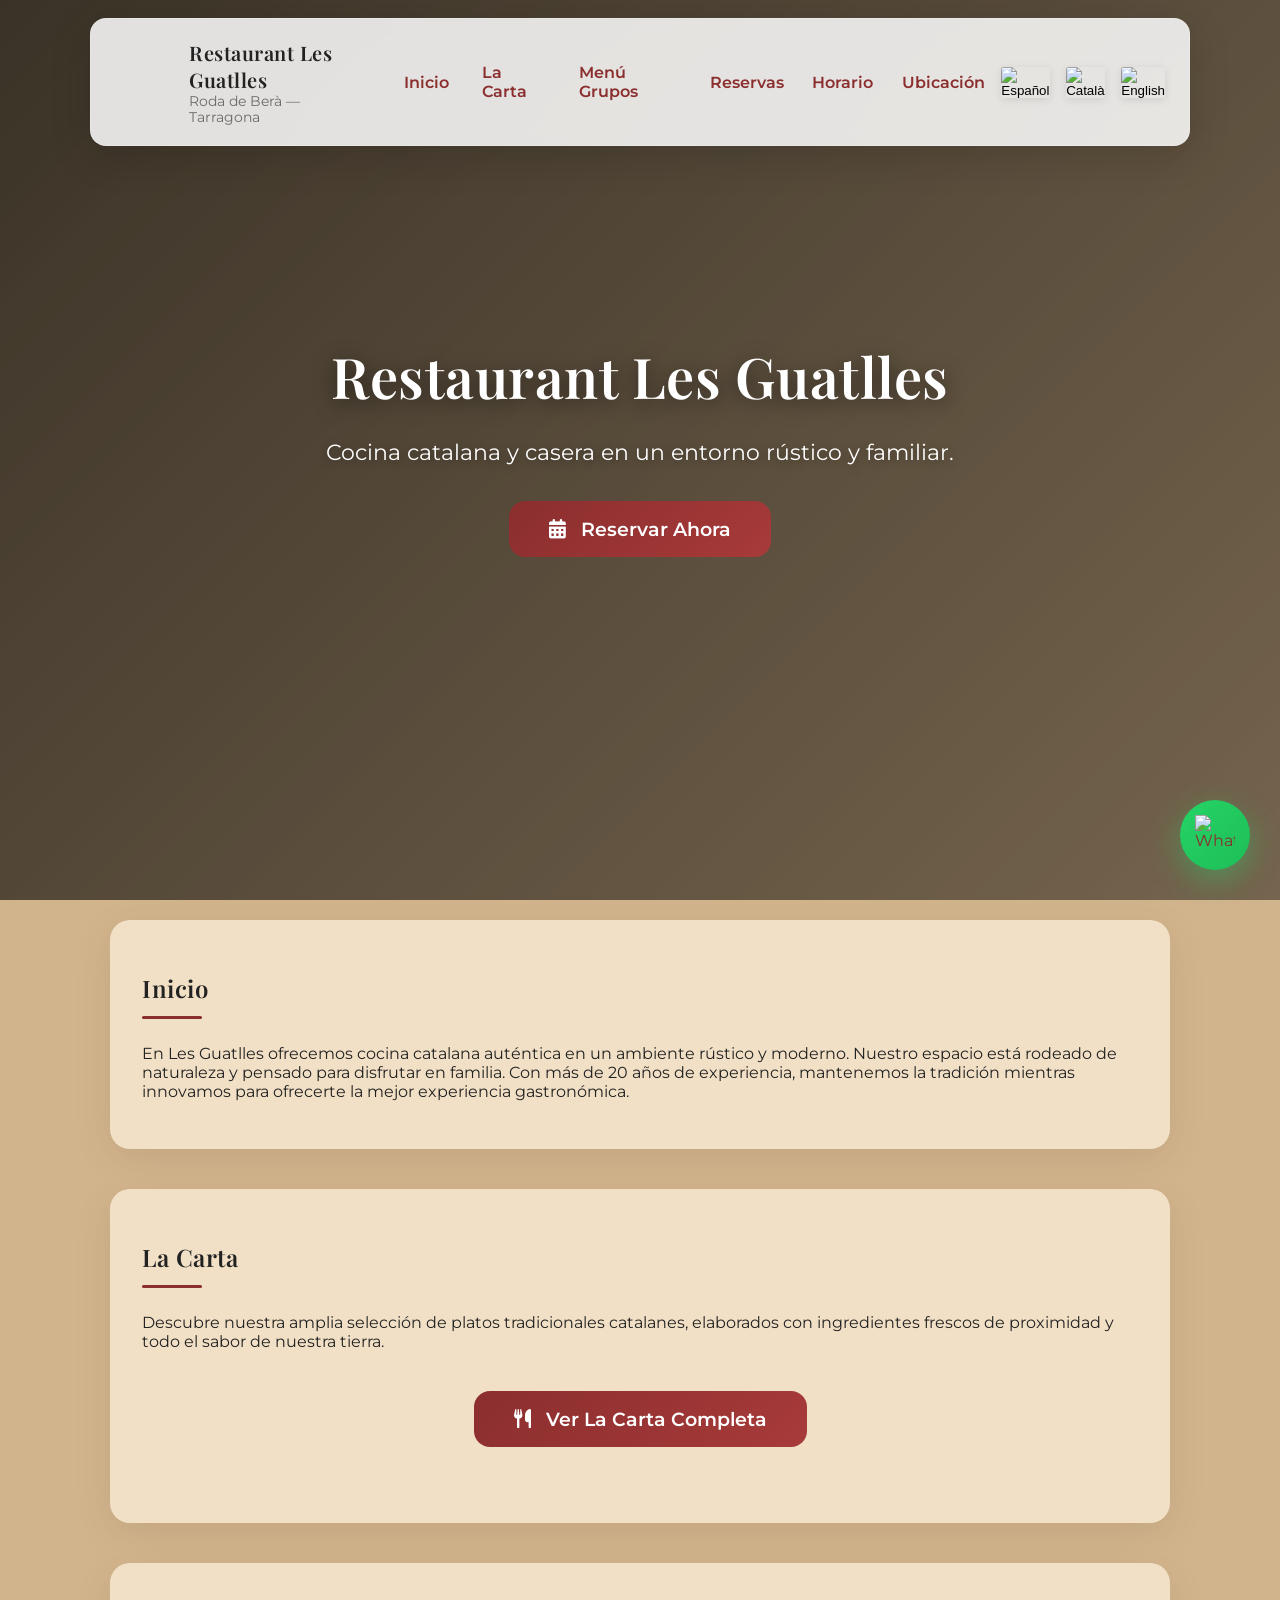
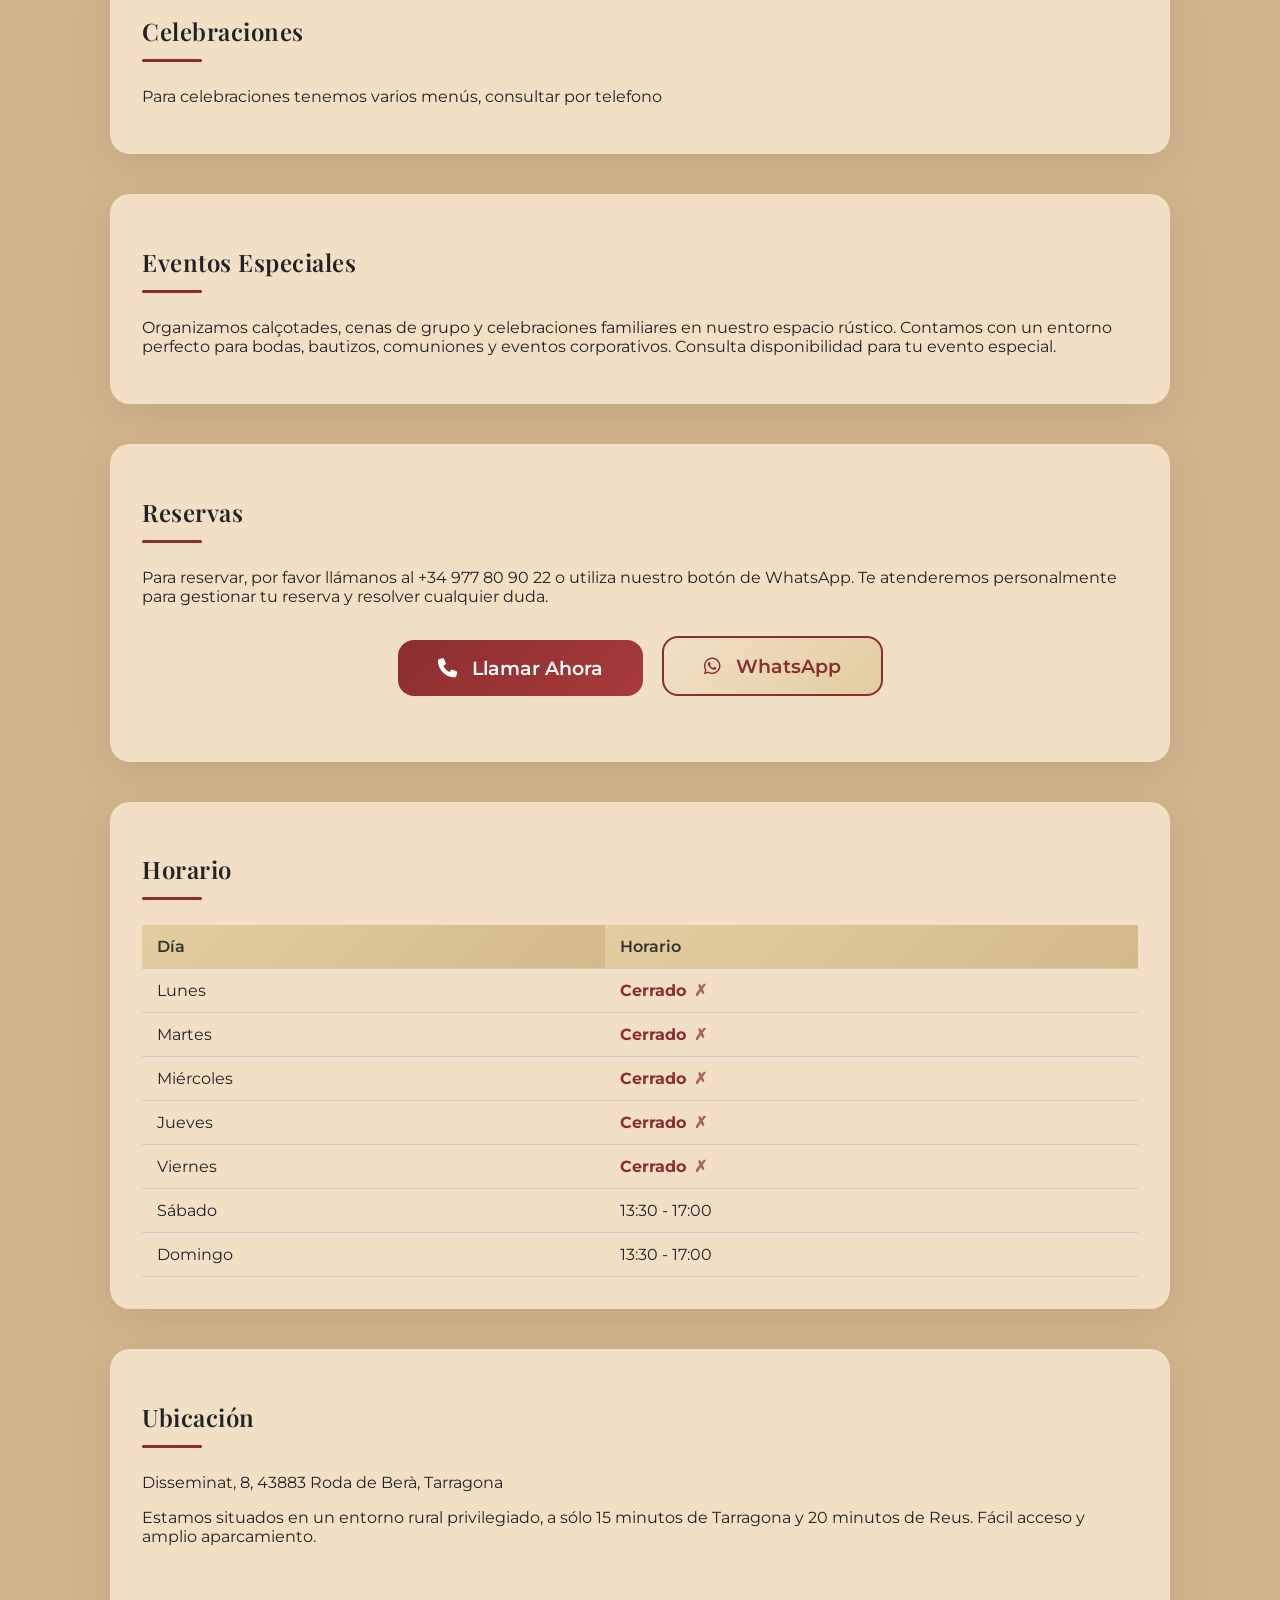
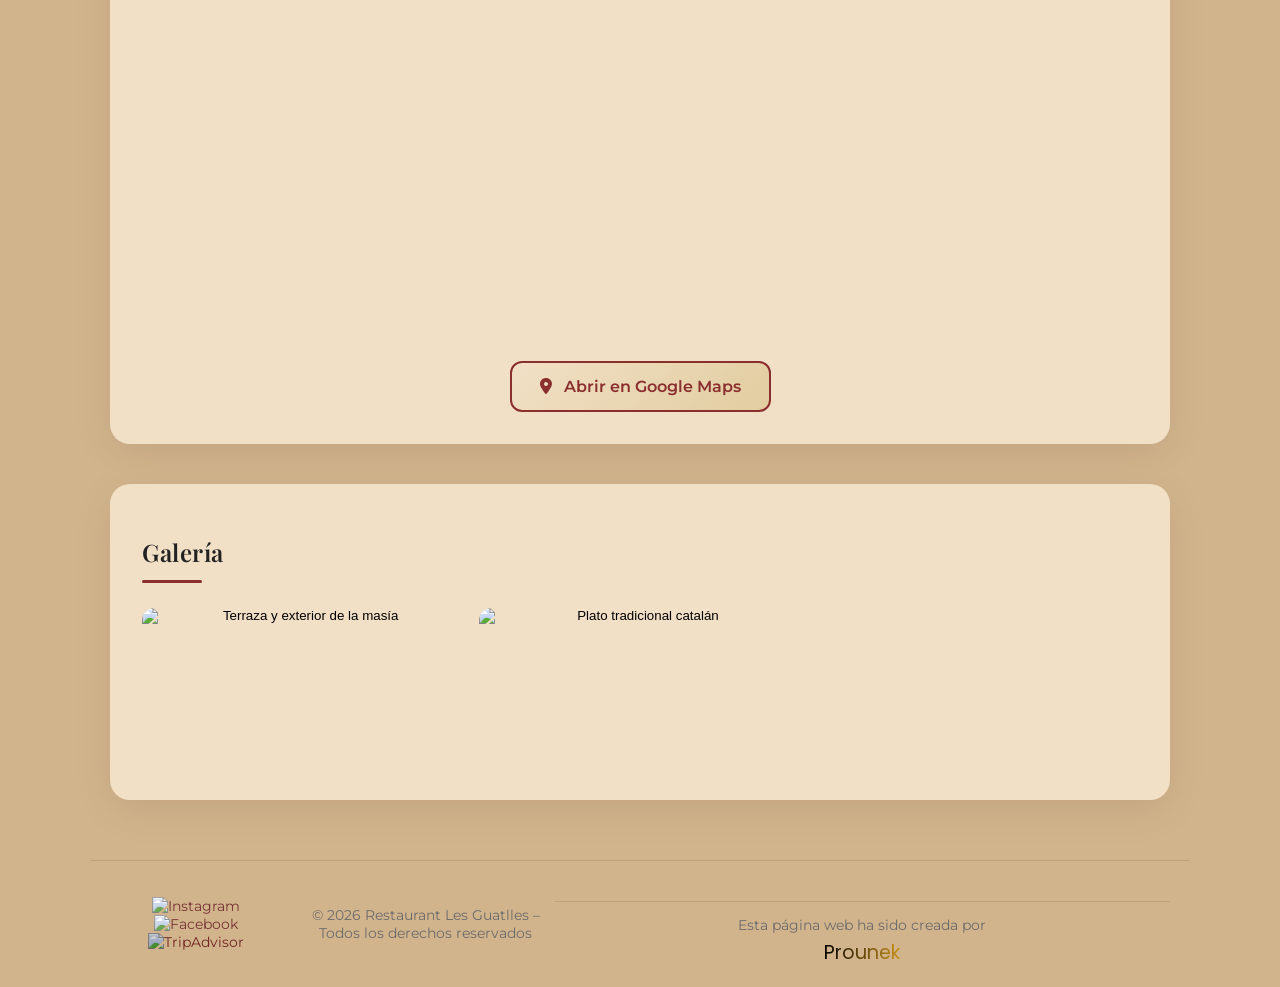
==== commit 8b3e794d: "Rename inde to index.html" ====
--- a/index.html
+++ b/index.html
@@ -12,1329 +12,1616 @@
   <meta name="author" content="Restaurant Les Guatlles" />
   <link rel="icon" type="image/x-icon" href="Gemini_Generated_Image_eu8xwceu8xwceu8x-modified.png">
 
-  <!-- Open Graph -->
-  <meta property="og:title" content="Restaurant Les Guatlles"/>
-  <meta property="og:description" content="Cuina catalana i casolana a Roda de Berà. Obert caps de setmana."/>
-  <meta property="og:type" content="restaurant"/>
-  <meta property="og:locale" content="es_ES"/>
-
-  <!-- Schema.org Restaurant -->
-  <script type="application/ld+json">
-  {
-    "@context": "https://schema.org",
-    "@type": "Restaurant",
-    "name": "Restaurant Les Guatlles",
-    "address": {
-      "@type": "PostalAddress",
-      "streetAddress": "Disseminat, 8",
-      "addressLocality": "Roda de Berà",
-      "postalCode": "43883",
-      "addressRegion": "Tarragona",
-      "addressCountry": "ES"
-    },
-    "telephone": "+34977809022",
-    "servesCuisine": "Catalan",
-    "openingHours": ["Sa 13:30-17:00", "Su 13:30-17:00"],
-    "url": "https://lesguatlles.com",
-    "priceRange": "€€"
-  }
-  </script>
-
-  <!-- Fonts -->
-  <link rel="preconnect" href="https://fonts.googleapis.com"/>
-  <link rel="preconnect" href="https://fonts.gstatic.com" crossorigin/>
-  <link href="https://fonts.googleapis.com/css2?family=Cormorant+Garamond:ital,wght@0,300;0,400;0,600;1,300;1,400&family=Jost:wght@300;400;500&display=swap" rel="stylesheet"/>
+  <!-- Fuentes profesionales de Google Fonts -->
+  <link rel="preconnect" href="https://fonts.googleapis.com">
+  <link rel="preconnect" href="https://fonts.gstatic.com" crossorigin>
+  <link href="https://fonts.googleapis.com/css2?family=Montserrat:wght@300;400;500;600&family=Playfair+Display:wght@400;500;600;700&display=swap" rel="stylesheet">
+  <link href="https://fonts.googleapis.com/css2?family=Montserrat:wght@300;400;500;600&family=Playfair+Display:wght@400;500;600;700&family=Poppins:wght@400&display=swap" rel="stylesheet">
+
+  <!-- Font Awesome -->
+  <link rel="stylesheet" href="https://cdnjs.cloudflare.com/ajax/libs/font-awesome/6.4.0/css/all.min.css" integrity="sha512-iecdLmaskl7CVkqkXNQ/ZH/XLlvWZOJyj7Yy7tcenmpD1ypASozpmT/E0iPtmFIB46ZmdtAc9eNBvH0H/ZpiBw==" crossorigin="anonymous" referrerpolicy="no-referrer" />
 
   <style>
-    /* ── TOKENS ─────────────────────────────────────── */
+    /* === VARIABLES Y ESTILOS BASE === */
     :root {
-      --ink:       #1c1a17;
-      --stone:     #4a4540;
-      --dust:      #9c8f82;
-      --parch:     #fff9e6;
-      --cream:     #fffdf7;
-      --terra:     #8b3a2a;
-      --terra-dk:  #6b2b1e;
-      --gold:      #b8925a;
-      --gold-lt:   #d4a96a;
-      --line:      rgba(28,26,23,0.08);
-
-      --serif: 'Cormorant Garamond', Georgia, serif;
-      --sans:  'Jost', system-ui, sans-serif;
-
-      --ease: cubic-bezier(0.4,0,0.2,1);
-      --ease-out: cubic-bezier(0,0,0.2,1);
-    }
-
-    /* ── RESET ───────────────────────────────────────── */
-    *, *::before, *::after { box-sizing: border-box; margin: 0; padding: 0; }
-    html { scroll-behavior: smooth; font-size: 16px; }
-    body {
-      font-family: var(--sans);
-      background: var(--cream);
-      color: var(--ink);
-      line-height: 1.7;
-      overflow-x: hidden;
-    }
-    img { display: block; max-width: 100%; }
-    a { color: inherit; text-decoration: none; }
-
-    /* ── GRAIN OVERLAY ───────────────────────────────── */
-    body::before {
-      content: '';
+      --accent: #8b2e2e;
+      --muted: #6b6b6b;
+      --bg: #d2b48c;
+      --card: #f1e0c6;
+      --glass-bg: rgba(255,255,255,0.85);
+      --header-offset: 96px;
+      --transition-smooth: cubic-bezier(0.4, 0, 0.2, 1);
+    }
+
+    * {
+      box-sizing: border-box;
+      scroll-behavior: smooth;
+    }
+
+    html, body {
+      height: 100%;
+      margin: 0;
+      font-family: 'Montserrat', -apple-system, BlinkMacSystemFont, 'Segoe UI', Roboto, Oxygen, Ubuntu, sans-serif;
+      color: #222;
+      background: var(--bg);
+    }
+
+    h1, h2, h3, h4, h5, h6 {
+      font-family: 'Playfair Display', Georgia, serif;
+      font-weight: 600;
+      letter-spacing: 0.5px;
+    }
+
+    a {
+      color: var(--accent);
+      text-decoration: none;
+      transition: all 0.3s var(--transition-smooth);
+    }
+
+    .container {
+      max-width: 1100px;
+      margin: 0 auto;
+      padding: 20px;
+    }
+
+    /* === ANIMACIONES DE ENTRADA PROFESIONALES === */
+    @keyframes fadeInUp {
+      from {
+        opacity: 0;
+        transform: translateY(40px);
+      }
+      to {
+        opacity: 1;
+        transform: translateY(0);
+      }
+    }
+
+    @keyframes fadeIn {
+      from {
+        opacity: 0;
+      }
+      to {
+        opacity: 1;
+      }
+    }
+
+    @keyframes scaleIn {
+      from {
+        opacity: 0;
+        transform: scale(0.9);
+      }
+      to {
+        opacity: 1;
+        transform: scale(1);
+      }
+    }
+
+    @keyframes slideInFromLeft {
+      from {
+        opacity: 0;
+        transform: translateX(-50px);
+      }
+      to {
+        opacity: 1;
+        transform: translateX(0);
+      }
+    }
+
+    @keyframes slideInFromRight {
+      from {
+        opacity: 0;
+        transform: translateX(50px);
+      }
+      to {
+        opacity: 1;
+        transform: translateX(0);
+      }
+    }
+
+    .animate-on-scroll {
+      opacity: 0;
+      transform: translateY(40px);
+      transition: all 0.8s var(--transition-smooth);
+    }
+
+    .animate-on-scroll.animated {
+      opacity: 1;
+      transform: translateY(0);
+    }
+
+    /* === HEADER STICKY (VERSIÓN ORIGINAL) === */
+    header {
       position: fixed;
-      inset: 0;
-      background-image: url("data:image/svg+xml,%3Csvg viewBox='0 0 256 256' xmlns='http://www.w3.org/2000/svg'%3E%3Cfilter id='n'%3E%3CfeTurbulence type='fractalNoise' baseFrequency='0.9' numOctaves='4' stitchTiles='stitch'/%3E%3C/filter%3E%3Crect width='100%25' height='100%25' filter='url(%23n)' opacity='0.03'/%3E%3C/svg%3E");
-      pointer-events: none;
-      z-index: 9999;
-      opacity: 0.5;
-    }
-
-    /* ── TYPOGRAPHY ──────────────────────────────────── */
-    h1,h2,h3,h4 { font-family: var(--serif); font-weight: 400; line-height: 1.2; }
-    .label {
-      font-family: var(--sans);
-      font-size: 0.7rem;
-      font-weight: 500;
-      letter-spacing: 0.2em;
-      text-transform: uppercase;
-      color: var(--dust);
-    }
-
-    /* ── LAYOUT ──────────────────────────────────────── */
-    .wrap { max-width: 1080px; margin: 0 auto; padding: 0 32px; }
-    .wrap--narrow { max-width: 720px; margin: 0 auto; padding: 0 32px; }
-
-    /* ── NAV ─────────────────────────────────────────── */
-    nav {
-      position: fixed;
-      top: 0; left: 0; right: 0;
-      z-index: 100;
-      padding: 20px 0;
-      transition: background 0.5s var(--ease), padding 0.4s var(--ease), box-shadow 0.4s;
-    }
-    nav.scrolled {
-      background: rgba(255,253,247,0.96);
-      backdrop-filter: blur(16px);
-      -webkit-backdrop-filter: blur(16px);
-      padding: 12px 0;
-      box-shadow: 0 1px 0 var(--line);
-    }
-    .nav-inner {
+      top: 18px;
+      left: 50%;
+      transform: translateX(-50%);
+      width: calc(100% - 40px);
+      max-width: 1100px;
+      background: var(--glass-bg);
+      backdrop-filter: blur(12px);
+      -webkit-backdrop-filter: blur(12px);
+      border-radius: 16px;
+      box-shadow: 0 10px 40px rgba(0,0,0,0.15);
       display: flex;
       align-items: center;
       justify-content: space-between;
-      gap: 24px;
-    }
-    .nav-brand {
+      gap: 16px;
+      padding: 12px 28px;
+      z-index: 1200;
+      animation: slideInFromTop 0.8s var(--transition-smooth) 0.2s both;
+      border: 1px solid rgba(255,255,255,0.2);
+      transition: all 0.4s var(--transition-smooth);
+    }
+
+    @keyframes slideInFromTop {
+      from {
+        opacity: 0;
+        transform: translateX(-50%) translateY(-40px);
+      }
+      to {
+        opacity: 1;
+        transform: translateX(-50%) translateY(0);
+      }
+    }
+
+    header:hover {
+      box-shadow: 0 15px 50px rgba(0,0,0,0.2);
+      transform: translateX(-50%) translateY(-2px);
+    }
+
+    .brand {
       display: flex;
-      flex-direction: column;
-      gap: 2px;
-    }
-    .nav-brand__name {
-      font-family: var(--serif);
-      font-size: 1.15rem;
-      color: var(--ink);
-      transition: color 0.3s;
-    }
-    nav:not(.scrolled) .nav-brand__name { color: #fff; }
-    nav:not(.scrolled) .label { color: rgba(255,255,255,0.65); }
-    .nav-links {
+      align-items: center;
+      gap: 14px;
+    }
+
+    .logo {
+      width: 64px;
+      height: 64px;
+      border-radius: 12px;
+      overflow: hidden;
+      flex: 0 0 64px;
+      background-image: url('https://tse1.mm.bing.net/th/id/OIP.Gi4hYsIc4B3YbKDPpV0b8wAAAA?pid=Api');
+      background-size: cover;
+      background-position: center;
+      transition: all 0.4s var(--transition-smooth);
+    }
+
+    .logo:hover {
+      transform: rotate(5deg) scale(1.05);
+    }
+
+    h1 {
+      font-size: 1.25rem;
+      margin: 0;
+    }
+
+    nav ul {
+      list-style: none;
+      margin: 0;
+      padding: 0;
       display: flex;
-      gap: 28px;
-      list-style: none;
-    }
-    .nav-links a {
-      font-size: 0.78rem;
-      font-weight: 500;
-      letter-spacing: 0.1em;
-      text-transform: uppercase;
-      color: var(--stone);
-      transition: color 0.3s;
+      gap: 12px;
+      align-items: center;
+    }
+
+    nav li {
+      padding: 8px 14px;
+      border-radius: 10px;
+      transition: all 0.3s var(--transition-smooth);
       position: relative;
-    }
-    nav:not(.scrolled) .nav-links a { color: rgba(255,255,255,0.8); }
-    .nav-links a::after {
+      overflow: hidden;
+    }
+
+    nav li:hover {
+      background: rgba(139, 46, 46, 0.1);
+      transform: translateY(-2px);
+    }
+
+    nav li::after {
       content: '';
       position: absolute;
-      bottom: -3px; left: 0;
-      width: 0; height: 1px;
-      background: var(--gold);
-      transition: width 0.3s var(--ease);
-    }
-    .nav-links a:hover { color: var(--gold-lt); }
-    .nav-links a:hover::after { width: 100%; }
-
-    .nav-lang {
-      display: flex;
-      gap: 8px;
-    }
-    .nav-lang button {
-      background: none;
-      border: none;
+      bottom: 0;
+      left: 50%;
+      width: 0;
+      height: 2px;
+      background: var(--accent);
+      transition: all 0.3s var(--transition-smooth);
+      transform: translateX(-50%);
+    }
+
+    nav li:hover::after {
+      width: 70%;
+    }
+
+    nav a {
+      font-weight: 600;
       cursor: pointer;
-      padding: 2px;
-      border-radius: 3px;
-      transition: transform 0.2s, opacity 0.2s;
-      opacity: 0.7;
-    }
-    .nav-lang button:hover { transform: scale(1.15); opacity: 1; }
-    .nav-lang img { width: 24px; height: 16px; border-radius: 2px; }
-
-    .nav-reserve {
-      font-size: 0.72rem;
-      font-weight: 500;
-      letter-spacing: 0.12em;
-      text-transform: uppercase;
-      padding: 9px 20px;
-      border: 1px solid var(--gold);
-      color: var(--gold-lt);
-      border-radius: 2px;
-      transition: background 0.3s, color 0.3s;
-      white-space: nowrap;
-    }
-    nav.scrolled .nav-reserve { color: var(--terra); border-color: var(--terra); }
-    .nav-reserve:hover { background: var(--terra); color: #fff !important; border-color: var(--terra); }
-
-    /* hamburger */
+      position: relative;
+      z-index: 2;
+    }
+
     .hamburger {
       display: none;
       flex-direction: column;
       gap: 5px;
       cursor: pointer;
-      padding: 6px;
+      padding: 8px;
+      border-radius: 8px;
+      transition: all 0.3s var(--transition-smooth);
+    }
+
+    .hamburger:hover {
+      background: rgba(139, 46, 46, 0.1);
+    }
+
+    .hamburger span {
+      width: 24px;
+      height: 3px;
+      background: #222;
+      border-radius: 3px;
+      display: block;
+      transition: all 0.3s var(--transition-smooth);
+    }
+
+    .hamburger.active span:nth-child(1) {
+      transform: rotate(45deg) translate(6px, 6px);
+    }
+
+    .hamburger.active span:nth-child(2) {
+      opacity: 0;
+    }
+
+    .hamburger.active span:nth-child(3) {
+      transform: rotate(-45deg) translate(5px, -5px);
+    }
+
+    .nav-menu {
+      display: flex;
+      gap: 12px;
+      align-items: center;
+    }
+
+    .lang-switch {
+      display: flex;
+      gap: 8px;
+      align-items: center;
+    }
+
+    .lang-switch button {
       background: none;
       border: none;
-    }
-    .hamburger span {
-      width: 22px; height: 2px;
-      background: #fff;
-      border-radius: 2px;
-      display: block;
-      transition: all 0.3s var(--ease);
-    }
-    nav.scrolled .hamburger span { background: var(--ink); }
-    .hamburger.open span:nth-child(1) { transform: rotate(45deg) translate(5px,5px); }
-    .hamburger.open span:nth-child(2) { opacity: 0; }
-    .hamburger.open span:nth-child(3) { transform: rotate(-45deg) translate(4px,-4px); }
-
-    /* ── HERO ────────────────────────────────────────── */
-    .hero {
-      min-height: 100svh;
-      display: grid;
-      place-items: center;
+      cursor: pointer;
+      padding: 4px;
+      transition: all 0.3s var(--transition-smooth);
+      border-radius: 4px;
+    }
+
+    .lang-switch button:hover {
+      transform: scale(1.15);
+      background: rgba(139, 46, 46, 0.1);
+    }
+
+    .lang-switch img {
+      width: 28px;
+      height: 20px;
+      border-radius: 3px;
+      box-shadow: 0 2px 8px rgba(0,0,0,.1);
+      transition: all 0.3s var(--transition-smooth);
+    }
+
+    .lang-switch button:hover img {
+      box-shadow: 0 4px 12px rgba(0,0,0,.2);
+    }
+
+    /* === HERO SECTION (PANTALLA COMPLETA) === */
+    .hero-banner {
       position: relative;
-      overflow: hidden;
-      background: #1a1208;
-    }
-    .hero-bg {
-      position: absolute;
-      inset: 0;
-      background-image: url('ChatGPT Image 27 may 2026, 13_44_56.png');
+      height: 100vh;
+      min-height: 700px;
+      display: flex;
+      align-items: center;
+      justify-content: center;
+      background-image: url('https://tse2.mm.bing.net/th/id/OIP.O7ewhGLgfSO-NGCan1UeLAHaFj?pid=Api');
       background-size: cover;
       background-position: center;
-      opacity: 0.45;
-      transform: scale(1.04);
-      animation: heroZoom 18s ease-in-out infinite alternate;
-    }
-    @keyframes heroZoom {
-      from { transform: scale(1.04); }
-      to   { transform: scale(1.10); }
-    }
+      background-attachment: fixed;
+      color: #fff;
+      text-align: center;
+      margin-top: 0;
+      animation: fadeIn 1.2s var(--transition-smooth);
+      overflow: hidden;
+    }
+
+    .hero-banner::before {
+      content: '';
+      position: absolute;
+      top: 0;
+      left: 0;
+      width: 100%;
+      height: 100%;
+      background: linear-gradient(135deg, rgba(0,0,0,0.6) 0%, rgba(0,0,0,0.4) 50%, rgba(0,0,0,0.2) 100%);
+      z-index: 1;
+    }
+
+    .hero-overlay {
+      position: absolute;
+      top: 0;
+      left: 0;
+      width: 100%;
+      height: 100%;
+      background: rgba(0,0,0,0.3);
+      z-index: 1;
+    }
+
     .hero-content {
       position: relative;
       z-index: 2;
-      text-align: center;
-      color: #fff;
-      padding: 40px 32px;
-      animation: heroFade 1.4s var(--ease-out) both;
-    }
-    @keyframes heroFade {
-      from { opacity: 0; transform: translateY(30px); }
-      to   { opacity: 1; transform: translateY(0); }
-    }
-    .hero-eyebrow {
-      font-size: 0.68rem;
-      font-weight: 500;
-      letter-spacing: 0.3em;
-      text-transform: uppercase;
-      color: var(--gold-lt);
+      max-width: 800px;
+      padding: 40px;
+      animation: scaleIn 1.5s var(--transition-smooth) 0.3s both;
+    }
+
+    .hero-content h1 {
+      font-size: 3.5rem;
+      font-family: 'Playfair Display', serif;
       margin-bottom: 20px;
-      animation: heroFade 1.4s var(--ease-out) 0.2s both;
-    }
-    .hero h1 {
-      font-size: clamp(3rem, 8vw, 6.5rem);
-      font-weight: 300;
-      letter-spacing: 0.02em;
-      line-height: 1;
-      margin-bottom: 24px;
-      animation: heroFade 1.4s var(--ease-out) 0.35s both;
-    }
-    .hero h1 em {
-      font-style: italic;
-      font-weight: 300;
-      color: var(--gold-lt);
-    }
-    .hero-sub {
-      font-family: var(--serif);
-      font-size: clamp(1.1rem, 2.5vw, 1.4rem);
-      font-weight: 300;
-      color: rgba(255,255,255,0.75);
-      max-width: 480px;
-      margin: 0 auto 40px;
-      animation: heroFade 1.4s var(--ease-out) 0.5s both;
-    }
-    .hero-actions {
-      display: flex;
-      gap: 16px;
-      justify-content: center;
-      flex-wrap: wrap;
-      animation: heroFade 1.4s var(--ease-out) 0.65s both;
-    }
-    .hero-scroll {
-      position: absolute;
-      bottom: 36px;
-      left: 50%;
-      transform: translateX(-50%);
-      z-index: 2;
-      display: flex;
-      flex-direction: column;
-      align-items: center;
-      gap: 10px;
-      animation: heroFade 1.4s var(--ease-out) 1.2s both;
-    }
-    .hero-scroll span {
-      font-size: 0.62rem;
-      letter-spacing: 0.2em;
-      text-transform: uppercase;
-      color: rgba(255,255,255,0.4);
-    }
-    .scroll-line {
-      width: 1px;
-      height: 48px;
-      background: rgba(255,255,255,0.25);
+      text-shadow: 0 4px 20px rgba(0,0,0,0.5);
+      animation: slideInFromLeft 1s var(--transition-smooth) 0.5s both;
+    }
+
+    .hero-content p {
+      font-size: 1.4rem;
+      line-height: 1.6;
+      margin-bottom: 30px;
+      text-shadow: 0 2px 10px rgba(0,0,0,0.4);
+      animation: slideInFromRight 1s var(--transition-smooth) 0.7s both;
+    }
+
+    .hero-cta {
+      animation: fadeInUp 1s var(--transition-smooth) 0.9s both;
+    }
+
+    /* === MAIN CONTENT === */
+    main {
+      margin-top: 0;
+      padding-bottom: 80px;
+      animation: fadeIn 1s var(--transition-smooth) 0.8s both;
+    }
+
+    section {
+      scroll-margin-top: 120px;
+    }
+
+    /* === CARDS Y COMPONENTES === */
+    .card {
+      background: var(--card);
+      padding: 32px;
+      border-radius: 20px;
+      box-shadow: 0 10px 40px rgba(12,12,12,0.08);
+      margin-bottom: 40px;
+      transition: all 0.5s var(--transition-smooth);
+      opacity: 1 !important;
       position: relative;
       overflow: hidden;
-      border-radius: 1px;
-    }
-    .scroll-line::after {
+    }
+
+    .card::before {
       content: '';
       position: absolute;
-      top: -100%;
+      top: 0;
+      left: 0;
+      width: 100%;
+      height: 4px;
+      background: linear-gradient(90deg, var(--accent), #d2b48c);
+      transform: scaleX(0);
+      transform-origin: left;
+      transition: transform 0.5s var(--transition-smooth);
+    }
+
+    .card:hover {
+      transform: translateY(-10px) scale(1.02);
+      box-shadow: 0 20px 60px rgba(12,12,12,0.15);
+    }
+
+    .card:hover::before {
+      transform: scaleX(1);
+    }
+
+    .card h2 {
+      position: relative;
+      padding-bottom: 15px;
+      margin-bottom: 25px;
+    }
+
+    .card h2::after {
+      content: '';
+      position: absolute;
+      bottom: 0;
+      left: 0;
+      width: 60px;
+      height: 3px;
+      background: var(--accent);
+      border-radius: 2px;
+    }
+
+    .gallery {
+      display: grid;
+      grid-template-columns: repeat(3, 1fr);
+      gap: 16px;
+      margin-top: 20px;
+    }
+
+    .gallery button {
+      border: 0;
+      padding: 0;
+      background: none;
+      border-radius: 12px;
+      overflow: hidden;
+      transition: all 0.4s var(--transition-smooth);
+      position: relative;
+    }
+
+    .gallery button::before {
+      content: '';
+      position: absolute;
+      top: 0;
       left: 0;
       width: 100%;
       height: 100%;
-      background: var(--gold-lt);
-      animation: scrollDrop 2s ease-in-out infinite;
-    }
-    @keyframes scrollDrop {
-      0%   { top: -100%; }
-      100% { top: 200%; }
-    }
-
-    /* ── BUTTONS ─────────────────────────────────────── */
+      background: linear-gradient(135deg, rgba(139,46,46,0.1), transparent);
+      opacity: 0;
+      transition: opacity 0.3s var(--transition-smooth);
+    }
+
+    .gallery button:hover {
+      transform: scale(1.05) translateY(-5px);
+      box-shadow: 0 15px 40px rgba(0,0,0,0.2);
+    }
+
+    .gallery button:hover::before {
+      opacity: 1;
+    }
+
+    .gallery img {
+      width: 100%;
+      height: 160px;
+      object-fit: cover;
+      border-radius: 12px;
+      display: block;
+      transition: transform 0.6s var(--transition-smooth);
+    }
+
+    .gallery button:hover img {
+      transform: scale(1.1);
+    }
+
+    footer {
+      margin-top: 40px;
+      padding: 30px 0;
+      color: var(--muted);
+      font-size: 0.9rem;
+      text-align: center;
+      display: flex;
+      justify-content: space-between;
+      align-items: center;
+      border-top: 1px solid rgba(0,0,0,0.1);
+      animation: fadeInUp 1s var(--transition-smooth);
+    }
+
+    /* === HORARIO === */
+    .schedule {
+      width: 100%;
+      border-collapse: collapse;
+      margin-top: 15px;
+      animation: fadeInUp 0.8s var(--transition-smooth);
+    }
+
+    .schedule th, .schedule td {
+      padding: 12px 15px;
+      border-bottom: 1px solid #ccc;
+      text-align: left;
+      transition: all 0.3s var(--transition-smooth);
+    }
+
+    .schedule th {
+      background: linear-gradient(135deg, #e2cda0, #d4b989);
+      color: #333;
+      font-weight: 600;
+    }
+
+    .schedule tr:hover td {
+      background: rgba(226, 205, 160, 0.2);
+      transform: translateX(5px);
+    }
+
+    .closed {
+      color: #8b2e2e;
+      font-weight: bold;
+      position: relative;
+    }
+
+    .closed::after {
+      content: '✗';
+      margin-left: 8px;
+      opacity: 0.7;
+    }
+
+    /* === CALCULADORA DE GRUPOS === */
+    .group-calculator {
+      background: linear-gradient(135deg, var(--card), #e8d8bc);
+      padding: 30px;
+      border-radius: 20px;
+      margin: 30px 0;
+      text-align: center;
+      border: 2px solid var(--accent);
+      box-shadow: 0 10px 30px rgba(139, 46, 46, 0.1);
+      animation: scaleIn 0.8s var(--transition-smooth);
+    }
+    
+    .calculator-inputs {
+      display: flex;
+      gap: 20px;
+      justify-content: center;
+      align-items: center;
+      flex-wrap: wrap;
+      margin: 25px 0;
+    }
+    
+    .calc-input {
+      padding: 12px 20px;
+      border: 2px solid #ddd;
+      border-radius: 12px;
+      font-size: 1rem;
+      width: 100px;
+      text-align: center;
+      transition: all 0.3s var(--transition-smooth);
+      background: white;
+    }
+    
+    .calc-input:focus {
+      outline: none;
+      border-color: var(--accent);
+      box-shadow: 0 0 0 4px rgba(139, 46, 46, 0.1);
+      transform: scale(1.05);
+    }
+    
+    .calc-result {
+      font-size: 2rem;
+      font-weight: bold;
+      color: var(--accent);
+      margin: 20px 0;
+      padding: 15px;
+      background: white;
+      border-radius: 12px;
+      display: inline-block;
+      min-width: 200px;
+      animation: pulse 2s infinite;
+    }
+
+    @keyframes pulse {
+      0%, 100% { transform: scale(1); }
+      50% { transform: scale(1.02); }
+    }
+
+    /* === BOTONES MEJORADOS === */
     .btn {
-      display: inline-flex;
-      align-items: center;
-      gap: 8px;
-      font-family: var(--sans);
-      font-size: 0.72rem;
-      font-weight: 500;
-      letter-spacing: 0.15em;
-      text-transform: uppercase;
-      padding: 13px 28px;
-      border-radius: 2px;
-      border: 1px solid transparent;
+      padding: 14px 28px;
+      border: none;
+      border-radius: 12px;
       cursor: pointer;
-      transition: all 0.3s var(--ease);
-      white-space: nowrap;
-    }
+      font-size: 1rem;
+      font-weight: 600;
+      transition: all 0.4s var(--transition-smooth);
+      display: inline-block;
+      text-align: center;
+      position: relative;
+      overflow: hidden;
+    }
+    
+    .btn::before {
+      content: '';
+      position: absolute;
+      top: 50%;
+      left: 50%;
+      width: 0;
+      height: 0;
+      background: rgba(255,255,255,0.2);
+      border-radius: 50%;
+      transform: translate(-50%, -50%);
+      transition: width 0.6s, height 0.6s;
+    }
+    
+    .btn:hover::before {
+      width: 300px;
+      height: 300px;
+    }
+    
+    .btn:hover {
+      transform: translateY(-5px);
+      box-shadow: 0 15px 30px rgba(0,0,0,0.2);
+    }
+    
     .btn-primary {
-      background: var(--terra);
-      color: #fff;
-      border-color: var(--terra);
-    }
-    .btn-primary:hover { background: var(--terra-dk); border-color: var(--terra-dk); }
-    .btn-outline {
-      background: transparent;
-      color: #fff;
-      border-color: rgba(255,255,255,0.5);
-    }
-    .btn-outline:hover { border-color: #fff; background: rgba(255,255,255,0.08); }
-    .btn-outline-dark {
-      background: transparent;
-      color: var(--terra);
-      border-color: var(--terra);
-    }
-    .btn-outline-dark:hover { background: var(--terra); color: #fff; }
-
-    /* ── DIVIDER ─────────────────────────────────────── */
-    .divider {
-      display: flex;
-      align-items: center;
-      gap: 20px;
-      margin: 20px 0;
-    }
-    .divider::before, .divider::after {
-      content: '';
-      flex: 1;
-      height: 1px;
-      background: var(--line);
-    }
-    .divider-ornament {
-      color: var(--gold);
-      font-size: 1rem;
-    }
-
-    /* ── SECTIONS ────────────────────────────────────── */
-    section { scroll-margin-top: 90px; }
-    .section { padding: 100px 0; }
-    .section-header { text-align: center; margin-bottom: 64px; }
-    .section-header h2 {
-      font-size: clamp(2rem, 4vw, 3.2rem);
-      margin-top: 12px;
-    }
-
-    /* ── REVEAL ANIMATION ────────────────────────────── */
-    .reveal {
-      opacity: 0;
-      transform: translateY(28px);
-      transition: opacity 0.8s var(--ease), transform 0.8s var(--ease);
-    }
-    .reveal.visible { opacity: 1; transform: translateY(0); }
-    .reveal-delay-1 { transition-delay: 0.1s; }
-    .reveal-delay-2 { transition-delay: 0.2s; }
-    .reveal-delay-3 { transition-delay: 0.3s; }
-    .reveal-delay-4 { transition-delay: 0.4s; }
-
-    /* ── ABOUT ───────────────────────────────────────── */
-    .about-grid {
-      display: grid;
-      grid-template-columns: 1fr 1fr;
-      gap: 80px;
-      align-items: center;
-    }
-    .about-img-wrap {
-      position: relative;
-    }
-    .about-img-main {
-      width: 100%;
-      aspect-ratio: 4/5;
-      object-fit: cover;
-      border-radius: 2px;
-    }
-    .about-img-badge {
-      position: absolute;
-      bottom: -28px;
-      right: -28px;
-      width: 120px;
-      height: 120px;
-      background: var(--terra);
+      background: linear-gradient(135deg, var(--accent), #a83a3a);
+      color: white;
+    }
+    
+    .btn-primary:hover {
+      background: linear-gradient(135deg, #7a2727, #8b2e2e);
+      box-shadow: 0 10px 25px rgba(139, 46, 46, 0.4);
+    }
+
+    .btn-secondary {
+      background: linear-gradient(135deg, #f1e0c6, #e2cda0);
+      color: #8b2e2e;
+      border: 2px solid #8b2e2e;
+    }
+    
+    .btn-secondary:hover {
+      background: linear-gradient(135deg, #e2cda0, #d4b989);
+      transform: translateY(-5px);
+    }
+
+    .btn-large {
+      font-size: 1.2rem;
+      padding: 16px 40px;
+      border-radius: 16px;
+    }
+
+    /* WhatsApp flotante */
+    .whatsapp-btn {
+      position: fixed;
+      bottom: 30px;
+      right: 30px;
+      background: linear-gradient(135deg, #25d366, #1ebe57);
       border-radius: 50%;
-      display: flex;
-      flex-direction: column;
-      align-items: center;
-      justify-content: center;
-      color: #fff;
-      text-align: center;
-      box-shadow: 0 8px 32px rgba(139,58,42,0.35);
-    }
-    .about-img-badge strong {
-      font-family: var(--serif);
-      font-size: 2rem;
-      font-weight: 400;
-      line-height: 1;
-    }
-    .about-img-badge span {
-      font-size: 0.6rem;
-      letter-spacing: 0.15em;
-      text-transform: uppercase;
-      opacity: 0.85;
-      margin-top: 4px;
-    }
-    .about-text h2 { font-size: clamp(1.8rem, 3.5vw, 2.8rem); margin: 12px 0 24px; }
-    .about-text p { color: var(--stone); font-size: 0.95rem; margin-bottom: 18px; }
-    .about-features {
-      margin-top: 32px;
-      display: flex;
-      flex-direction: column;
-      gap: 12px;
-    }
-    .about-feature {
-      display: flex;
-      align-items: center;
-      gap: 12px;
-      font-size: 0.88rem;
-      color: var(--stone);
-    }
-    .about-feature-dot {
-      width: 6px; height: 6px;
-      background: var(--gold);
-      border-radius: 50%;
-      flex-shrink: 0;
-    }
-
-    /* ── MENU SECTION ────────────────────────────────── */
-    .menu-section { background: var(--parch); }
-    .menu-section .label { color: var(--dust); }
-    .menu-section h2 { color: var(--ink); }
-    
-    .menu-preview {
-      padding: 24px;
-    }
-    .menu-preview p {
-      margin-bottom: 32px;
-    }
-
-    .menu-cta-row {
-      display: flex;
-      justify-content: center;
-      gap: 20px;
-      margin-top: 56px;
-      flex-wrap: wrap;
-    }
-    .btn-gold {
-      background: transparent;
-      color: var(--gold-lt);
-      border: 1px solid var(--gold);
-    }
-    .btn-gold:hover { background: var(--gold); color: var(--ink); }
-
-    /* ── HORARIO ─────────────────────────────────────── */
-    .horario-wrap {
-      display: grid;
-      grid-template-columns: 1fr 1fr;
-      gap: 64px;
-      align-items: start;
-    }
-    .horario-table { width: 100%; border-collapse: collapse; margin-top: 8px; }
-    .horario-table tr { border-bottom: 1px solid var(--line); }
-    .horario-table td { padding: 14px 0; font-size: 0.9rem; }
-    .horario-table td:first-child { color: var(--stone); }
-    .horario-table td:last-child { text-align: right; font-weight: 500; }
-    .horario-table .open td:last-child { color: var(--terra); }
-    .horario-table .closed-row td:last-child { color: var(--dust); font-weight: 300; font-size: 0.82rem; }
-    .horario-note {
-      margin-top: 28px;
-      padding: 20px 24px;
-      background: var(--cream);
-      border-left: 3px solid var(--gold);
-      border-radius: 0 2px 2px 0;
-      font-size: 0.85rem;
-      color: var(--stone);
-      line-height: 1.6;
-    }
-    .contact-block h3 { font-size: 1.8rem; margin: 12px 0 24px; }
-    .contact-line {
-      display: flex;
-      align-items: center;
-      gap: 14px;
-      padding: 16px 0;
-      border-bottom: 1px solid var(--line);
-      font-size: 0.9rem;
-    }
-    .contact-line-icon {
-      width: 36px; height: 36px;
-      background: var(--parch);
-      border-radius: 50%;
+      width: 70px;
+      height: 70px;
       display: flex;
       align-items: center;
       justify-content: center;
-      font-size: 0.85rem;
-      flex-shrink: 0;
-    }
-    .contact-line strong { display: block; font-size: 0.72rem; letter-spacing: 0.1em; text-transform: uppercase; color: var(--dust); margin-bottom: 2px; }
-    .contact-line a { color: var(--ink); transition: color 0.2s; }
-    .contact-line a:hover { color: var(--terra); }
-    .contact-btns { display: flex; flex-direction: column; gap: 12px; margin-top: 28px; }
-
-    /* ── EVENTS ──────────────────────────────────────── */
-    .events-section { background: var(--cream); }
-    .events-grid {
-      display: grid;
-      grid-template-columns: repeat(2, 1fr);
-      gap: 24px;
-      margin-top: 48px;
-    }
-    .event-card {
-      background: var(--parch);
-      border: 1px solid var(--line);
-      padding: 36px 32px;
-      border-radius: 2px;
-      transition: transform 0.4s var(--ease), box-shadow 0.4s;
+      box-shadow: 0 10px 30px rgba(37, 211, 102, 0.4);
+      z-index: 1300;
+      transition: all 0.4s var(--transition-smooth);
+      animation: fadeInUp 1s var(--transition-smooth) 1.2s both;
+    }
+    
+    .whatsapp-btn:hover {
+      transform: scale(1.15) rotate(10deg);
+      box-shadow: 0 15px 40px rgba(37, 211, 102, 0.6);
+    }
+    
+    .whatsapp-btn img {
+      width: 40px;
+      height: 40px;
+      transition: transform 0.3s var(--transition-smooth);
+    }
+
+    .whatsapp-btn:hover img {
+      transform: scale(1.1);
+    }
+
+    /* === MENÚ DESTACADO === */
+    .menu-card {
+      background: white;
+      border-radius: 16px;
+      padding: 25px;
+      margin: 20px 0;
+      border: 2px solid var(--accent);
+      text-align: center;
+      transition: all 0.4s var(--transition-smooth);
+      box-shadow: 0 8px 25px rgba(0,0,0,0.08);
+    }
+    
+    .menu-card:hover {
+      transform: translateY(-10px) scale(1.03);
+      box-shadow: 0 20px 50px rgba(0,0,0,0.15);
+    }
+    
+    .menu-card h3 {
+      color: var(--accent);
+      margin-top: 0;
+      font-size: 1.4rem;
+    }
+    
+    .menu-highlight {
+      background: linear-gradient(135deg, rgba(139, 46, 46, 0.05), rgba(210, 180, 140, 0.1));
+      padding: 25px;
+      border-radius: 16px;
+      margin-top: 30px;
+      border-left: 6px solid var(--accent);
+      animation: slideInFromRight 0.8s var(--transition-smooth);
+    }
+    
+    .menu-highlight ul {
+      margin: 15px 0 0 25px;
+      text-align: left;
+    }
+
+    .menu-highlight li {
+      padding: 8px 0;
       position: relative;
-      overflow: hidden;
-    }
-    .event-card::after {
-      content: '';
+      transition: all 0.3s var(--transition-smooth);
+    }
+
+    .menu-highlight li:hover {
+      transform: translateX(10px);
+      color: var(--accent);
+    }
+
+    .menu-highlight li::before {
+      content: '•';
+      color: var(--accent);
+      font-weight: bold;
       position: absolute;
-      top: 0; left: 0;
-      width: 3px; height: 0;
-      background: var(--terra);
-      transition: height 0.4s var(--ease);
-    }
-    .event-card:hover { transform: translateY(-6px); box-shadow: 0 24px 48px rgba(28,26,23,0.08); }
-    .event-card:hover::after { height: 100%; }
-    .event-icon { margin-bottom: 20px; color: var(--terra); }
-    .event-card h3 { font-size: 1.4rem; margin-bottom: 10px; }
-    .event-card p { font-size: 0.875rem; color: var(--stone); line-height: 1.7; }
-
-    /* ── GALERÍA ─────────────────────────────────────── */
-    .gallery-grid {
-      display: grid;
-      grid-template-columns: repeat(12, 1fr);
-      grid-template-rows: repeat(2, 240px);
-      gap: 6px;
-      margin-top: 48px;
-    }
-    .gal-item { overflow: hidden; border-radius: 2px; cursor: zoom-in; }
-    .gal-item:nth-child(1) { grid-column: 1 / 6; grid-row: 1 / 2; }
-    .gal-item:nth-child(2) { grid-column: 6 / 9; grid-row: 1 / 2; }
-    .gal-item:nth-child(3) { grid-column: 9 / 13; grid-row: 1 / 2; }
-    .gal-item:nth-child(4) { grid-column: 1 / 4; grid-row: 2 / 3; }
-    .gal-item:nth-child(5) { grid-column: 4 / 8; grid-row: 2 / 3; }
-    .gal-item:nth-child(6) { grid-column: 8 / 13; grid-row: 2 / 3; }
-    .gal-item img {
-      width: 100%; height: 100%;
-      object-fit: cover;
-      transition: transform 0.8s var(--ease);
-      filter: saturate(0.85);
-    }
-    .gal-item:hover img { transform: scale(1.06); filter: saturate(1); }
-
-    /* lightbox */
-    .lightbox {
-      position: fixed;
-      inset: 0;
-      background: rgba(10,8,5,0.95);
-      z-index: 500;
-      display: grid;
-      place-items: center;
-      opacity: 0;
-      pointer-events: none;
-      transition: opacity 0.4s;
-    }
-    .lightbox.open { opacity: 1; pointer-events: all; }
-    .lightbox img {
-      max-width: min(90vw, 1100px);
-      max-height: 85vh;
-      object-fit: contain;
-      border-radius: 2px;
-      box-shadow: 0 40px 80px rgba(0,0,0,0.6);
-    }
-    .lightbox-close {
-      position: absolute;
-      top: 24px; right: 28px;
-      background: none; border: none;
-      color: rgba(255,255,255,0.5);
-      font-size: 2rem;
-      cursor: pointer;
-      transition: color 0.2s;
-      line-height: 1;
-    }
-    .lightbox-close:hover { color: #fff; }
-
-    /* ── MAPA ────────────────────────────────────────── */
-    .mapa-wrap { margin-top: 48px; }
-    .mapa-wrap iframe {
-      width: 100%;
-      height: 420px;
-      border: 0;
-      border-radius: 2px;
-      filter: saturate(0.7) contrast(1.05);
-    }
-    .mapa-info {
-      display: grid;
-      grid-template-columns: repeat(3, 1fr);
-      gap: 2px;
-      margin-top: 2px;
-    }
-    .mapa-info-cell {
-      background: var(--cream);
-      padding: 24px 28px;
-      font-size: 0.85rem;
-    }
-    .mapa-info-cell strong {
-      display: block;
-      font-size: 0.68rem;
-      letter-spacing: 0.15em;
-      text-transform: uppercase;
-      color: var(--dust);
-      margin-bottom: 6px;
-    }
-
-    /* ── FOOTER ──────────────────────────────────────── */
-    footer {
-      background: var(--ink);
-      color: rgba(255,255,255,0.4);
-      padding: 64px 0 40px;
-    }
-    .footer-inner {
-      display: grid;
-      grid-template-columns: 1.4fr 1fr 1fr;
-      gap: 48px;
-      padding-bottom: 48px;
-      border-bottom: 1px solid rgba(255,255,255,0.07);
-    }
-    .footer-brand h3 {
-      font-family: var(--serif);
-      font-size: 1.6rem;
-      color: var(--parch);
-      margin-bottom: 12px;
-    }
-    .footer-brand p { font-size: 0.85rem; line-height: 1.7; }
-    .footer-col h4 {
-      font-family: var(--sans);
-      font-size: 0.68rem;
-      font-weight: 500;
-      letter-spacing: 0.18em;
-      text-transform: uppercase;
-      color: var(--gold-lt);
-      margin-bottom: 20px;
-    }
-    .footer-links { list-style: none; display: flex; flex-direction: column; gap: 10px; }
-    .footer-links a {
-      font-size: 0.85rem;
-      color: rgba(255,255,255,0.4);
-      transition: color 0.2s;
-    }
-    .footer-links a:hover { color: var(--gold-lt); }
-    .footer-social { display: flex; gap: 14px; margin-top: 4px; }
-    .footer-social a {
-      width: 36px; height: 36px;
-      border: 1px solid rgba(255,255,255,0.12);
-      border-radius: 50%;
-      display: flex;
-      align-items: center;
-      justify-content: center;
-      font-size: 0.8rem;
-      color: rgba(255,255,255,0.4);
-      transition: all 0.3s;
-    }
-    .footer-social a:hover { border-color: var(--gold); color: var(--gold-lt); }
-    .footer-bottom {
-      display: flex;
-      justify-content: space-between;
-      align-items: center;
-      padding-top: 28px;
-      font-size: 0.78rem;
-      flex-wrap: wrap;
-      gap: 12px;
-    }
-    .footer-bottom a { color: rgba(255,255,255,0.3); transition: color 0.2s; }
-    .footer-bottom a:hover { color: var(--gold-lt); }
-
-    /* ── WHATSAPP FLOAT ──────────────────────────────── */
-    .wa-float {
-      position: fixed;
-      bottom: 28px; right: 28px;
-      width: 56px; height: 56px;
-      background: #25d366;
-      border-radius: 50%;
-      display: flex;
-      align-items: center;
-      justify-content: center;
-      box-shadow: 0 8px 24px rgba(37,211,102,0.4);
-      z-index: 200;
-      transition: transform 0.3s var(--ease), box-shadow 0.3s;
-    }
-    .wa-float:hover { transform: scale(1.1); box-shadow: 0 12px 32px rgba(37,211,102,0.5); }
-    .wa-float svg { width: 28px; height: 28px; fill: #fff; }
-
-    /* ── MOBILE NAV DRAWER ───────────────────────────── */
-    .nav-drawer {
-      display: none;
-      position: fixed;
-      inset: 0;
-      background: var(--cream);
-      z-index: 90;
-      flex-direction: column;
-      align-items: center;
-      justify-content: center;
-      gap: 32px;
-    }
-    .nav-drawer.open { display: flex; }
-    .nav-drawer a {
-      font-family: var(--serif);
-      font-size: 2rem;
-      color: var(--ink);
-      transition: color 0.2s;
-    }
-    .nav-drawer a:hover { color: var(--terra); }
-
-    /* ── RESPONSIVE ──────────────────────────────────── */
-    @media(max-width:960px){
-      .about-grid { grid-template-columns: 1fr; gap: 48px; }
-      .about-img-badge { right: 12px; }
-      .horario-wrap { grid-template-columns: 1fr; gap: 48px; }
-      .events-grid { grid-template-columns: 1fr; }
-      .footer-inner { grid-template-columns: 1fr 1fr; }
-      .footer-brand { grid-column: 1 / -1; }
-    }
-    @media(max-width:700px){
-      .wrap { padding: 0 20px; }
-      .wrap--narrow { padding: 0 20px; }
-      .section { padding: 72px 0; }
-      .nav-links, .nav-reserve, .nav-lang { display: none; }
-      .hamburger { display: flex; }
-      .gallery-grid {
-        grid-template-columns: 1fr 1fr;
-        grid-template-rows: auto;
-      }
-      .gal-item { grid-column: auto !important; grid-row: auto !important; height: 180px; }
-      .mapa-info { grid-template-columns: 1fr; }
-      .footer-inner { grid-template-columns: 1fr; }
-      .footer-bottom { flex-direction: column; text-align: center; }
-    }
-    @media(max-width:420px){
-      .hero h1 { font-size: 2.6rem; }
-      .events-grid, .gallery-grid { grid-template-columns: 1fr; }
-      .gal-item { height: 200px; }
+      left: -15px;
+    }
+
+    /* === RESPONSIVE === */
+    @media (max-width:900px){
+      .gallery{grid-template-columns:repeat(2,1fr)}
+      .hero-banner{height:100vh; min-height:500px;}
+      .hero-content h1{font-size:2.8rem}
+    }
+
+    @media (max-width:768px){
+      header {
+        width: calc(100% - 20px);
+        padding: 8px 15px;
+        top: 10px;
+      }
+      
+      .brand{
+        display:flex;
+        justify-content:center;
+        padding: 0;
+        margin: 0;
+      }
+      .brand .logo{display:none}
+      .brand h1{
+        font-size: 1rem;
+        margin: 0;
+        padding: 0;
+        text-align:center;
+        white-space:nowrap;
+        overflow:hidden;
+        text-overflow:ellipsis;
+        color:#222;
+        line-height: 1;
+      }
+
+      .nav-menu{
+        display:flex;
+        align-items:center;
+        justify-content:space-between;
+        padding: 0px 4px;
+        min-height: 24px;
+        gap: 0;
+      }
+      
+      .hamburger{
+        display:flex;
+        align-self:center;
+        margin: 0;
+        padding: 0;
+      }
+      .hamburger span{
+        background:#222;
+      }
+
+      .lang-switch{
+        gap: 6px;
+        margin: 0;
+        padding: 0;
+      }
+
+      nav ul{
+        position: absolute;
+        top: calc(100% + 10px);
+        left: 50%;
+        transform: translateX(-50%);
+        width: calc(100% - 40px);
+        margin-top:0;
+        background: var(--glass-bg);
+        backdrop-filter: blur(12px);
+        -webkit-backdrop-filter: blur(12px);
+        border-radius: 16px;
+        padding: 20px;
+        flex-direction: column;
+        display: none;
+        gap: 15px;
+        box-shadow: 0 15px 50px rgba(0,0,0,.2);
+        z-index: 1250;
+        animation: slideInFromTop 0.4s var(--transition-smooth);
+      }
+      nav ul.active{ display:flex; }
+      
+      .hero-content h1{font-size:2.2rem}
+      .hero-content p{font-size:1.1rem}
+      
+      .hero-banner {
+        background-attachment: scroll;
+      }
+      
+      main {
+        margin-top: 20px;
+      }
+
+      .card {
+        padding: 24px;
+        margin-bottom: 30px;
+      }
+
+      .whatsapp-btn {
+        bottom: 20px;
+        right: 20px;
+        width: 60px;
+        height: 60px;
+      }
+
+      .whatsapp-btn img {
+        width: 35px;
+        height: 35px;
+      }
+    }
+
+    @media (max-width:520px){
+      .gallery img{height:120px}
+      .hero-content h1{font-size:1.8rem}
+      .hero-content p{font-size:1rem}
+      
+      header {
+        padding: 6px 10px;
+      }
+      
+      .nav-menu{
+        padding: 0px 3px;
+        min-height: 22px;
+      }
+      
+      .hero-banner {
+        min-height: 400px;
+      }
+      
+      .calculator-inputs {
+        flex-direction: column;
+        gap: 15px;
+      }
+      
+      .calc-input {
+        width: 100%;
+        max-width: 200px;
+      }
+      
+      section {
+        scroll-margin-top: 100px;
+      }
+
+      .card {
+        padding: 20px;
+        border-radius: 16px;
+      }
+
+      .btn {
+        padding: 12px 24px;
+        font-size: 0.95rem;
+      }
+
+      .btn-large {
+        font-size: 1.1rem;
+        padding: 14px 32px;
+      }
+    }
+
+    /* Footer redes sociales a la izquierda */
+    footer .social-icons {
+      order: -1;
+      margin-right: auto;
+    }
+    
+    .social-icons a {
+      display: inline-block;
+      margin-right: 15px;
+      transition: all 0.3s var(--transition-smooth);
+    }
+    
+    .social-icons a:hover {
+      transform: translateY(-5px) scale(1.1);
+    }
+    
+    .social-icons img {
+      transition: all 0.3s var(--transition-smooth);
+      filter: grayscale(30%);
+    }
+    
+    .social-icons a:hover img {
+      filter: grayscale(0%) brightness(1.1);
+    }
+
+    /* Scroll personalizado */
+    ::-webkit-scrollbar {
+      width: 10px;
+    }
+    
+    ::-webkit-scrollbar-track {
+      background: #f1f1f1;
+      border-radius: 5px;
+    }
+    
+    ::-webkit-scrollbar-thumb {
+      background: var(--accent);
+      border-radius: 5px;
+      transition: all 0.3s var(--transition-smooth);
+    }
+    
+    ::-webkit-scrollbar-thumb:hover {
+      background: #7a2727;
     }
   </style>
 </head>
 <body>
-
-<!-- ── LIGHTBOX ──────────────────────────────────────── -->
-<div class="lightbox" id="lightbox" role="dialog" aria-modal="true">
-  <button class="lightbox-close" id="lb-close" aria-label="Cerrar">×</button>
-  <img id="lb-img" src="" alt=""/>
-</div>
-
-<!-- ── NAV ───────────────────────────────────────────── -->
-<nav id="nav" role="navigation">
-  <div class="wrap nav-inner">
-    <a href="#" class="nav-brand">
-      <span class="nav-brand__name" data-i18n="title">Restaurant Les Guatlles</span>
-      <span class="label" data-i18n="location">Roda de Berà · Tarragona</span>
-    </a>
-    <ul class="nav-links" role="menu">
-      <li><a href="#nosotros" data-i18n="nav_about">Nosotros</a></li>
-      <li><a href="#carta" data-i18n="nav_menu">La Carta</a></li>
-      <li><a href="#horario" data-i18n="nav_hours">Horario</a></li>
-      <li><a href="#eventos" data-i18n="nav_events">Eventos</a></li>
-      <li><a href="#galeria" data-i18n="nav_gallery">Galería</a></li>
-      <li><a href="#ubicacion" data-i18n="nav_location">Ubicación</a></li>
-    </ul>
-    <div style="display:flex;gap:12px;align-items:center;">
-      <div class="nav-lang">
-        <button data-lang="es" aria-label="Español"><img src="https://flagcdn.com/es.svg" alt="ES"/></button>
-        <button data-lang="ca" aria-label="Català"><img src="https://upload.wikimedia.org/wikipedia/commons/c/ce/Flag_of_Catalonia.svg" alt="CA"/></button>
-        <button data-lang="en" aria-label="English"><img src="https://flagcdn.com/gb.svg" alt="EN"/></button>
-      </div>
-      <a href="tel:+34977809022" class="nav-reserve btn" data-i18n="nav_reserve">Reservar</a>
-      <button class="hamburger" id="hamburger" aria-label="Menú" aria-expanded="false">
-        <span></span><span></span><span></span>
-      </button>
-    </div>
-  </div>
-</nav>
-
-<!-- ── MOBILE DRAWER ──────────────────────────────────── -->
-<div class="nav-drawer" id="nav-drawer">
-  <a href="#nosotros" data-i18n="nav_about">Nosotros</a>
-  <a href="#carta" data-i18n="nav_menu">La Carta</a>
-  <a href="#horario" data-i18n="nav_hours">Horario</a>
-  <a href="#eventos" data-i18n="nav_events">Eventos</a>
-  <a href="#galeria" data-i18n="nav_gallery">Galería</a>
-  <a href="#ubicacion" data-i18n="nav_location">Ubicación</a>
-  <a href="tel:+34977809022" class="btn btn-primary" data-i18n="nav_reserve">Reservar</a>
-</div>
-
-<!-- ── HERO ───────────────────────────────────────────── -->
-<section class="hero" id="inicio">
-  <div class="hero-bg"></div>
-  <div class="hero-content">
-    <p class="hero-eyebrow label" data-i18n="hero_eyebrow">Desde siempre · Roda de Berà</p>
-    <h1>Restaurant <em>Les <em>Guatlles</em></h1>
-    <p class="hero-sub" data-i18n="hero_sub">Cocina catalana y casera en un entorno rústico y familiar.</p>
-    <div class="hero-actions">
-      <a href="#carta" class="btn btn-primary" data-i18n="hero_cta1">Nuestra Carta</a>
-      <a href="#horario" class="btn btn-outline" data-i18n="hero_cta2">Reservar</a>
-    </div>
-  </div>
-  <div class="hero-scroll">
-    <div class="scroll-line"></div>
-    <span data-i18n="scroll">Descubrir</span>
-  </div>
-</section>
-
-<!-- ── NOSOTROS ───────────────────────────────────────── -->
-<section class="section" id="nosotros">
-  <div class="wrap">
-    <div class="about-grid">
-      <div class="about-img-wrap reveal">
-        <img
-          class="about-img-main"
-          src="ChatGPT Image 27 may 2026, 14_03_05.png"
-          alt="Interior del Restaurant Les Guatlles"
-          loading="lazy"/>
-        <div class="about-img-badge">
-          <strong>+40</strong>
-          <span data-i18n="badge_years">años</span>
-        </div>
-      </div>
-      <div class="about-text">
-        <p class="label reveal reveal-delay-1" data-i18n="about_label">Nuestra historia</p>
-        <h2 class="reveal reveal-delay-2" data-i18n="about_title">Les Guatlles</h2>
-        <div class="divider reveal reveal-delay-2"><div class="divider-ornament">✦</div></div>
-        <p class="reveal reveal-delay-3" data-i18n="about_p1">En Les Guatlles ofrecemos cocina catalana auténtica en un ambiente rústico y moderno. Nuestro espacio está rodeado de naturaleza y pensado para disfrutar en familia. Con más de 20 años de experiencia, mantenemos la tradición mientras innovamos para ofrecerte la mejor experiencia gastronómica.</p>
-        </div>
+  <!-- HEADER (VERSIÓN ORIGINAL) -->
+  <header class="container" role="banner" aria-label="Barra principal">
+    <div class="brand" aria-hidden="false">
+      <div class="logo" aria-hidden="true"></div>
+      <div>
+        <h1 data-i18n="title">Restaurant Les Guatlles</h1>
+        <div class="muted" data-i18n="location" style="font-size:0.85rem;color:var(--muted)">Roda de Berà — Tarragona</div>
       </div>
     </div>
-  </div>
-</section>
-
-<!-- ── CARTA ──────────────────────────────────────────── -->
-<section class="section menu-section" id="carta">
-  <div class="wrap">
-    <div class="section-header">
-      <h2 data-i18n="menu_title">La Carta</h2>
-    </div>
-    
-    <div class="menu-preview reveal" style="text-align:center;max-width:680px;margin:0 auto;">
-      <p style="font-size:1.1rem;color:var(--stone);line-height:1.8;margin-bottom:32px" data-i18n="menu_preview_text">
-        Descubre nuestra amplia selección de platos tradicionales catalanes, 
-        elaborados con ingredientes frescos de proximidad y todo el sabor de nuestra tierra.
-      </p>
-      <a href="carta.html" class="btn btn-primary" data-i18n="menu_cta">Ver la carta completa</a>
-    </div>
-  </div>
-</section>
-
-<!-- ── HORARIO & CONTACTO ─────────────────────────────── -->
-<section class="section" id="horario">
-  <div class="wrap">
-    <div class="section-header">
-      <p class="label" data-i18n="hours_label">Información práctica</p>
-      <h2 data-i18n="hours_title">Horario y reservas</h2>
-    </div>
-    <div class="horario-wrap">
-      <div class="reveal">
-        <p class="label" style="margin-bottom:16px" data-i18n="hours_sublabel">Horario semanal</p>
-        <table class="horario-table" aria-label="Horario del restaurante">
-          <tbody>
-            <tr class="closed-row"><td data-i18n="mon">Lunes</td><td data-i18n="closed">Cerrado</td></tr>
-            <tr class="closed-row"><td data-i18n="tue">Martes</td><td data-i18n="closed">Cerrado</td></tr>
-            <tr class="closed-row"><td data-i18n="wed">Miércoles</td><td data-i18n="closed">Cerrado</td></tr>
-            <tr class="closed-row"><td data-i18n="thu">Jueves</td><td data-i18n="closed">Cerrado</td></tr>
-            <tr class="closed-row"><td data-i18n="fri">Viernes</td><td data-i18n="closed">Cerrado</td></tr>
-            <tr class="open"><td data-i18n="sat">Sábado</td><td>13:30 – 17:00</td></tr>
-            <tr class="open"><td data-i18n="sun">Domingo</td><td>13:30 – 17:00</td></tr>
-          </tbody>
-        </table>
-        <div class="horario-note" data-i18n="hours_note">
-        </div>
+
+    <div class="nav-menu" aria-hidden="false">
+      <div class="hamburger" id="hamburger" aria-label="Abrir menú" role="button" tabindex="0" aria-expanded="false">
+        <span></span><span></span><span></span>
       </div>
-      <div class="contact-block reveal reveal-delay-2">
-        <p class="label" data-i18n="contact_label">Contacto</p>
-        <h3 data-i18n="contact_title">Reservas</h3>
-        <div class="contact-line">
-          <div class="contact-line-icon">
-            <svg viewBox="0 0 24 24" fill="none" stroke="currentColor" stroke-width="1.5" width="16" height="16"><path d="M2 6a2 2 0 012-2h3l2 5-2.5 1.5a11 11 0 005 5L13 13l5 2v3a2 2 0 01-2 2A17 17 0 012 6z"/></svg>
-          </div>
-          <div>
-            <strong data-i18n="contact_tel_label">Teléfono / Reservas</strong>
-            <a href="tel:+34977809022">+34 977 80 90 22</a>
-          </div>
-        </div>
-        <div class="contact-line">
-          <div class="contact-line-icon">
-            <svg viewBox="0 0 24 24" fill="none" stroke="currentColor" stroke-width="1.5" width="16" height="16"><path d="M12 2C8.13 2 5 5.13 5 9c0 5.25 7 13 7 13s7-7.75 7-13c0-3.87-3.13-7-7-7zm0 9.5A2.5 2.5 0 1112 6a2.5 2.5 0 010 5.5z"/></svg>
-          </div>
-          <div>
-            <strong data-i18n="contact_addr_label">Dirección</strong>
-            <span>Disseminat, 8 · 43883 Roda de Berà</span>
-          </div>
-        </div>
-        <div class="contact-line">
-          <div class="contact-line-icon">
-            <svg viewBox="0 0 24 24" fill="none" stroke="currentColor" stroke-width="1.5" width="16" height="16"><rect x="2" y="2" width="20" height="20" rx="5" ry="5"/><circle cx="12" cy="12" r="4"/><circle cx="17.5" cy="6.5" r="0.75" fill="currentColor"/></svg>
-          </div>
-          <div>
-            <strong>Instagram</strong>
-            <a href="https://www.instagram.com/restaurantlesguatlles/" target="_blank" rel="noopener">@restaurantlesguatlles</a>
-          </div>
-        </div>
-        <div class="contact-btns">
-          <a href="tel:+34977809022" class="btn btn-primary" data-i18n="cta_call">Llamar para reservar</a>
-          <a href="https://wa.me/34977809022" class="btn btn-outline-dark" target="_blank" rel="noopener" data-i18n="cta_wa">Escribir por WhatsApp</a>
-        </div>
+
+      <nav aria-label="Navegación principal">
+        <ul id="nav-links" class="nav-links" role="menu">
+          <li role="none"><a role="menuitem" href="#sobre" data-i18n="menu_about">Inicio</a></li>
+          <li role="none"><a role="menuitem" href="#lacarta" data-i18n="menu_menu">La Carta</a></li>
+          <li role="none"><a role="menuitem" href="#grupos" data-i18n="menu_groups">Menú Grupos</a></li>
+          <li role="none"><a role="menuitem" href="#reservas" data-i18n="menu_reserve">Reservas</a></li>
+          <li role="none"><a role="menuitem" href="#horario" data-i18n="menu_hours">Horario</a></li>
+          <li role="none"><a role="menuitem" href="#ubicacion" data-i18n="menu_location">Ubicación</a></li>
+        </ul>
+      </nav>
+
+      <div class="lang-switch" aria-label="Selector de idioma">
+        <button data-lang="es" aria-label="Español"><img src="https://flagcdn.com/es.svg" alt="Español"></button>
+        <button data-lang="ca" aria-label="Català"><img src="https://upload.wikimedia.org/wikipedia/commons/c/ce/Flag_of_Catalonia.svg" alt="Català"></button>
+        <button data-lang="en" aria-label="English"><img src="https://flagcdn.com/gb.svg" alt="English"></button>
       </div>
     </div>
-  </div>
-</section>
-
-<!-- ── EVENTOS ────────────────────────────────────────── -->
-<section class="section events-section" id="eventos">
-  <div class="wrap">
-    <div class="section-header">
-      <p class="label" data-i18n="events_label">Celebraciones y eventos</p>
-      <h2 data-i18n="events_title">Lo hacemos a vuestra medida</h2>
-    </div>
-    <div class="events-grid">
-      <div class="event-card reveal">
-        <div class="event-icon">
-          <svg viewBox="0 0 24 24" fill="none" stroke="currentColor" stroke-width="1.4" width="28" height="28"><path d="M12 2C6.48 2 2 6.48 2 12s4.48 10 10 10 10-4.48 10-10S17.52 2 12 2zm0 3c1.66 0 3 1.34 3 3s-1.34 3-3 3-3-1.34-3-3 1.34-3 3-3zm0 14.2A7.2 7.2 0 014.8 15c.03-2.38 4.8-3.68 7.2-3.68 2.39 0 7.17 1.3 7.2 3.68a7.2 7.2 0 01-7.2 4.2z"/></svg>
-        </div>
-        <h3 data-i18n="ev1_title">Calçotades</h3>
-        <p data-i18n="ev1_text">De enero a marzo, vivid la tradición más arraigada de Cataluña. Calçots a la brasa, romesco de la casa y sobremesa larga.</p>
-      </div>
-      <div class="event-card reveal reveal-delay-1">
-        <div class="event-icon">
-          <svg viewBox="0 0 24 24" fill="none" stroke="currentColor" stroke-width="1.4" width="28" height="28"><path d="M17 12h-5v5h5v-5zM16 1v2H8V1H6v2H5a2 2 0 00-2 2v14a2 2 0 002 2h14a2 2 0 002-2V5a2 2 0 00-2-2h-1V1h-2zm3 18H5V8h14v11z"/></svg>
-        </div>
-        <h3 data-i18n="ev2_title">Celebraciones familiares</h3>
-        <p data-i18n="ev2_text">Bautizos, comuniones, cumpleaños, aniversarios. Un entorno de masía con espacio para grupos grandes, sin el agobio de los restaurantes de ciudad.</p>
-      </div>
-      <div class="event-card reveal reveal-delay-2">
-        <div class="event-icon">
-          <svg viewBox="0 0 24 24" fill="none" stroke="currentColor" stroke-width="1.4" width="28" height="28"><path d="M20 7H4a2 2 0 00-2 2v9a2 2 0 002 2h16a2 2 0 002-2V9a2 2 0 00-2-2zM4 5h16M8 5V3M16 5V3"/></svg>
-        </div>
-        <h3 data-i18n="ev3_title">Comidas de empresa</h3>
-        <p data-i18n="ev3_text">Alejarse de la oficina y comer bien. Menús cerrados, atención exclusiva y ambiente tranquilo para que vuestra gente se encuentre de verdad.</p>
-      </div>
-      <div class="event-card reveal reveal-delay-3">
-        <div class="event-icon">
-          <svg viewBox="0 0 24 24" fill="none" stroke="currentColor" stroke-width="1.4" width="28" height="28"><path d="M12 21l-1-1C5.4 14.4 2 11.3 2 7.5 2 4.4 4.4 2 7.5 2c1.7 0 3.4.9 4.5 2.3C13.1 2.9 14.8 2 16.5 2 19.6 2 22 4.4 22 7.5c0 3.8-3.4 6.9-9 12.5l-1 1z"/></svg>
-        </div>
-        <h3 data-i18n="ev4_title">Bodas y enlaces</h3>
-        <p data-i18n="ev4_text">El entorno rural y la cocina de proximidad hacen de Les Guatlles un marco único para celebrar vuestro día. Consultadnos disponibilidad y menú.</p>
-      </div>
-    </div>
-    <div style="text-align:center;margin-top:40px" class="reveal">
-      <a href="tel:+34977809022" class="btn btn-primary" data-i18n="events_cta">Consultar disponibilidad</a>
-    </div>
-  </div>
-</section>
-
-<!-- ── GALERÍA ────────────────────────────────────────── -->
-<section class="section" id="galeria">
-  <div class="wrap">
-    <div class="section-header">
-      <p class="label" data-i18n="gallery_label">Imágenes</p>
-      <h2 data-i18n="gallery_title">El restaurant</h2>
-    </div>
-    <div class="gallery-grid reveal">
-      <div class="gal-item" data-full="https://images.unsplash.com/photo-1555396273-367ea4eb4db5?w=1200&q=85">
-        <img src="https://images.unsplash.com/photo-1555396273-367ea4eb4db5?w=700&q=75" alt="Sala principal del restaurant" loading="lazy"/>
-      </div>
-      <div class="gal-item" data-full="https://images.unsplash.com/photo-1414235077428-338989a2e8c0?w=1200&q=85">
-        <img src="https://images.unsplash.com/photo-1414235077428-338989a2e8c0?w=500&q=75" alt="Plats de la cuina catalana" loading="lazy"/>
-      </div>
-      <div class="gal-item" data-full="https://images.unsplash.com/photo-1504674900247-0877df9cc836?w=1200&q=85">
-        <img src="https://images.unsplash.com/photo-1504674900247-0877df9cc836?w=500&q=75" alt="Cuina de proximitat" loading="lazy"/>
-      </div>
-      <div class="gal-item" data-full="https://images.unsplash.com/photo-1544025162-d76694265947?w=1200&q=85">
-        <img src="https://images.unsplash.com/photo-1544025162-d76694265947?w=400&q=75" alt="Brasa i foc" loading="lazy"/>
-      </div>
-      <div class="gal-item" data-full="https://images.unsplash.com/photo-1567620905732-2d1ec7ab7445?w=1200&q=85">
-        <img src="https://images.unsplash.com/photo-1567620905732-2d1ec7ab7445?w=600&q=75" alt="Plats tradicionals" loading="lazy"/>
-      </div>
-      <div class="gal-item" data-full="https://images.unsplash.com/photo-1470337458703-46ad1756a187?w=1200&q=85">
-        <img src="https://images.unsplash.com/photo-1470337458703-46ad1756a187?w=600&q=75" alt="Terrassa i entorn" loading="lazy"/>
-      </div>
-    </div>
-    <p style="text-align:center;margin-top:20px;font-size:0.78rem;color:var(--dust)" data-i18n="gallery_note">Haz clic en cualquier imagen para ampliarla</p>
-  </div>
-</section>
-
-<!-- ── UBICACIÓN ──────────────────────────────────────── -->
-<section class="section" id="ubicacion" style="background:var(--cream)">
-  <div class="wrap">
-    <div class="section-header">
-      <p class="label" data-i18n="loc_label">Cómo llegar</p>
-      <h2 data-i18n="loc_title">Ubicación</h2>
-    </div>
-    <div class="mapa-wrap reveal">
-      <iframe
-        title="Mapa Restaurant Les Guatlles, Roda de Berà"
-        src="https://www.google.com/maps?q=Disseminat+8+Roda+de+Bera+Tarragona&output=embed"
-        allowfullscreen
-        loading="lazy"
-        aria-label="Mapa de ubicación de Restaurant Les Guatlles en Roda de Berà">
-      </iframe>
-      <div class="mapa-info">
-        <div class="mapa-info-cell">
-          <strong data-i18n="loc_address_label">Dirección</strong>
-          Disseminat, 8<br>43883 Roda de Berà, Tarragona
-        </div>
-        <div class="mapa-info-cell">
-          <strong data-i18n="loc_distance_label">Distancias</strong>
-          <span data-i18n="loc_distances">15 min de Tarragona · 20 min de Reus · 60 min de Barcelona</span>
-        </div>
-        <div class="mapa-info-cell">
-          <strong data-i18n="loc_parking_label">Aparcamiento</strong>
-          <span data-i18n="loc_parking">Amplio aparcamiento gratuito junto al restaurante</span>
-        </div>
-      </div>
-      <div style="text-align:center;margin-top:24px">
-        <a href="https://maps.google.com/?q=Disseminat+8+Roda+de+Bera+Tarragona"
-           class="btn btn-outline-dark" target="_blank" rel="noopener" data-i18n="loc_cta">
-          Abrir en Google Maps
+  </header>
+
+  <!-- HERO -->
+  <section class="hero-banner" aria-hidden="false">
+    <div class="hero-overlay"></div>
+    <div class="hero-content">
+      <h1 data-i18n="hero_title">Restaurant Les Guatlles</h1>
+      <p data-i18n="hero_sub">Cocina catalana y casera en un entorno rústico y familiar.</p>
+      <div class="hero-cta">
+        <a href="#reservas" class="btn btn-primary btn-large">
+          <i class="fas fa-calendar-alt" style="margin-right: 10px;"></i>
+          <span data-i18n="reservar_ahora">Reservar Ahora</span>
         </a>
       </div>
     </div>
-  </div>
-</section>
-
-<!-- ── FOOTER ─────────────────────────────────────────── -->
-<footer>
-  <div class="wrap">
-    <div class="footer-inner">
-      <div class="footer-brand">
-        <h3>Restaurant Les Guatlles</h3>
-        <p data-i18n="footer_desc">Cuina catalana de tota la vida a Roda de Berà. Oberts dissabtes i diumenges, de 13:30 a 17:00.</p>
-        <div class="footer-social" style="margin-top:20px">
-          <a href="https://www.instagram.com/restaurantlesguatlles/" target="_blank" rel="noopener" aria-label="Instagram">
-            <svg viewBox="0 0 24 24" fill="currentColor" width="16" height="16"><path d="M12 2.163c3.204 0 3.584.012 4.85.07 3.252.148 4.771 1.691 4.919 4.919.058 1.265.069 1.645.069 4.849 0 3.205-.012 3.584-.069 4.849-.149 3.225-1.664 4.771-4.919 4.919-1.266.058-1.644.07-4.85.07-3.204 0-3.584-.012-4.849-.07-3.26-.149-4.771-1.699-4.919-4.92-.058-1.265-.07-1.644-.07-4.849 0-3.204.013-3.583.07-4.849.149-3.227 1.664-4.771 4.919-4.919 1.266-.057 1.645-.069 4.849-.069zm0-2.163c-3.259 0-3.667.014-4.947.072-4.358.2-6.78 2.618-6.98 6.98-.059 1.281-.073 1.689-.073 4.948 0 3.259.014 3.668.072 4.948.2 4.358 2.618 6.78 6.98 6.98 1.281.058 1.689.072 4.948.072 3.259 0 3.668-.014 4.948-.072 4.354-.2 6.782-2.618 6.979-6.98.059-1.28.073-1.689.073-4.948 0-3.259-.014-3.667-.072-4.947-.196-4.354-2.617-6.78-6.979-6.98-1.281-.059-1.69-.073-4.949-.073zm0 5.838c-3.403 0-6.162 2.759-6.162 6.162s2.759 6.163 6.162 6.163 6.162-2.759 6.162-6.163c0-3.403-2.759-6.162-6.162-6.162zm0 10.162c-2.209 0-4-1.79-4-4 0-2.209 1.791-4 4-4s4 1.791 4 4c0 2.21-1.791 4-4 4zm6.406-11.845c-.796 0-1.441.645-1.441 1.44s.645 1.44 1.441 1.44c.795 0 1.439-.645 1.439-1.44s-.644-1.44-1.439-1.44z"/></svg>
-          </a>
-          <a href="https://www.facebook.com/Restaurantlesguatlles/" target="_blank" rel="noopener" aria-label="Facebook">
-            <svg viewBox="0 0 24 24" fill="currentColor" width="16" height="16"><path d="M24 12.073c0-6.627-5.373-12-12-12s-12 5.373-12 12c0 5.99 4.388 10.954 10.125 11.854v-8.385H7.078v-3.47h3.047V9.43c0-3.007 1.792-4.669 4.533-4.669 1.312 0 2.686.235 2.686.235v2.953H15.83c-1.491 0-1.956.925-1.956 1.874v2.25h3.328l-.532 3.47h-2.796v8.385C19.612 23.027 24 18.062 24 12.073z"/></svg>
-          </a>
-          <a href="https://www.tripadvisor.es/Restaurant_Review-g911517-d994936-Reviews-Restaurant_Les_Guatlles-Roda_de_Bara_Province_of_Tarragona_Catalonia.html" target="_blank" rel="noopener" aria-label="TripAdvisor">
-            <svg viewBox="0 0 24 24" fill="currentColor" width="16" height="16"><circle cx="6.5" cy="13.5" r="2.5"/><circle cx="17.5" cy="13.5" r="2.5"/><path d="M12 3C7.03 3 3 7.03 3 12s4.03 9 9 9 9-4.03 9-9-4.03-9-9-9zm0 2c1.48 0 2.87.41 4.07 1.12L14.5 7.5H9.5L7.93 6.12C9.13 5.41 10.52 5 12 5zm-7 7c0-1.1.27-2.14.74-3.07L7 10.5H5.07C5.03 10.99 5 11.49 5 12h2zm9 5.5c-1.1 0-2-.9-2-2s.9-2 2-2 2 .9 2 2-.9 2-2 2zm-4-7h8l-1.5-2h-5L7 10.5h2zm6 5.5c0-1.1.9-2 2-2s2 .9 2 2-.9 2-2 2-2-.9-2-2z"/></svg>
-          </a>
+  </section>
+
+  <!-- MAIN -->
+  <main class="container" id="maincontent" role="main">
+    <!-- SOBRE NOSOTROS -->
+    <section id="sobre" class="card animate-on-scroll">
+      <h2 data-i18n="menu_about">Sobre Nosotros</h2>
+      <p data-i18n="about_text">En Les Guatlles ofrecemos cocina catalana auténtica en un ambiente rústico y moderno. Nuestro espacio está rodeado de naturaleza y pensado para disfrutar en familia.</p>
+    </section>
+
+    <!-- LA CARTA -->
+    <section id="lacarta" class="card animate-on-scroll">
+      <h2 data-i18n="lacarta_title">La Carta</h2>
+      <p data-i18n="carta_intro">Descubre nuestra amplia selección de platos tradicionales catalanes, elaborados con ingredientes frescos de proximidad y todo el sabor de nuestra tierra.</p>
+      
+      <div style="text-align: center; margin: 40px 0;">
+        <a href="carta.html" class="btn btn-primary btn-large">
+          <i class="fas fa-utensils" style="margin-right: 10px;"></i>
+          <span data-i18n="ver_carta">Ver La Carta Completa</span>
+        </a>
+      </div>
+    </section>
+
+    <!-- MENÚ PARA GRUPOS -->
+    <section id="grupos" class="card animate-on-scroll">
+      <h2 data-i18n="grupos_title">Celebraciones</h2>
+      <p data-i18n="grupos_intro">Para celebraciones tenemos varios menús, consultar por telefono</p>
         </div>
       </div>
-      <div class="footer-col">
-        <h4 data-i18n="footer_nav_label">Navegación</h4>
-        <ul class="footer-links">
-          <li><a href="#nosotros" data-i18n="nav_about">Nosotros</a></li>
-          <li><a href="#carta" data-i18n="nav_menu">La Carta</a></li>
-          <li><a href="#horario" data-i18n="nav_hours">Horario</a></li>
-          <li><a href="#eventos" data-i18n="nav_events">Eventos</a></li>
-          <li><a href="#galeria" data-i18n="nav_gallery">Galería</a></li>
-          <li><a href="#ubicacion" data-i18n="nav_location">Ubicación</a></li>
-        </ul>
+    </section>
+
+    <!-- EVENTOS -->
+    <section id="eventos" class="card animate-on-scroll">
+      <h2 data-i18n="menu_events">Eventos Especiales</h2>
+      <p data-i18n="events_text">Organizamos calçotades, cenas de grupo y celebraciones familiares en nuestro espacio rústico. Contamos con un entorno perfecto para bodas, bautizos, comuniones y eventos corporativos. Consulta disponibilidad para tu evento especial.</p>
+    </section>
+
+    <!-- RESERVAS -->
+    <section id="reservas" class="card animate-on-scroll">
+      <h2 data-i18n="menu_reserve">Reservas</h2>
+      <p data-i18n="reserve_text">Para reservar, por favor llámanos al <strong style="color: var(--accent);">+34 977 80 90 22</strong> o utiliza nuestro botón de WhatsApp. Te atenderemos personalmente para gestionar tu reserva y resolver cualquier duda.</p>
+      
+      <div style="text-align: center; margin: 30px 0;">
+        <a href="tel:+34977809022" class="btn btn-primary btn-large" style="margin-right: 15px;">
+          <i class="fas fa-phone" style="margin-right: 10px;"></i>
+          <span>Llamar Ahora</span>
+        </a>
+        <a href="https://wa.me/34977809022" class="btn btn-secondary btn-large" target="_blank" rel="noopener">
+          <i class="fab fa-whatsapp" style="margin-right: 10px;"></i>
+          <span>WhatsApp</span>
+        </a>
       </div>
-      <div class="footer-col">
-        <h4 data-i18n="footer_contact_label">Contacto</h4>
-        <ul class="footer-links">
-          <li><a href="tel:+34977809022">977 80 90 22</a></li>
-          <li><span>Disseminat, 8</span></li>
-          <li><span>43883 Roda de Berà</span></li>
-          <li><span>Tarragona</span></li>
-        </ul>
-        <div style="margin-top:20px;font-size:0.8rem;line-height:1.7">
-          <span data-i18n="footer_hours_label">Sáb–Dom · 13:30–17:00</span>
-        </div>
+    </section>
+
+    <!-- HORARIO -->
+    <section id="horario" class="card animate-on-scroll">
+      <h2 data-i18n="menu_hours">Horario</h2>
+      
+      <table class="schedule" aria-label="Horario">
+        <thead>
+          <tr>
+            <th data-i18n="day">Día</th>
+            <th data-i18n="hours">Horario</th>
+          </tr>
+        </thead>
+        <tbody>
+          <tr><td data-i18n="monday">Lunes</td><td class="closed" data-i18n="closed">Cerrado</td></tr>
+          <tr><td data-i18n="tuesday">Martes</td><td class="closed" data-i18n="closed">Cerrado</td></tr>
+          <tr><td data-i18n="wednesday">Miércoles</td><td class="closed" data-i18n="closed">Cerrado</td></tr>
+          <tr><td data-i18n="thursday">Jueves</td><td class="closed" data-i18n="closed">Cerrado</td></tr>
+          <tr><td data-i18n="friday">Viernes</td><td class="closed" data-i18n="closed">Cerrado</td></tr>
+          <tr><td data-i18n="saturday">Sábado</td><td>13:30 - 17:00</td></tr>
+          <tr><td data-i18n="sunday">Domingo</td><td>13:30 - 17:00</td></tr>
+        </tbody>
+      </table>
+    </section>
+
+    <!-- UBICACIÓN -->
+    <section id="ubicacion" class="card animate-on-scroll">
+      <h2 data-i18n="menu_location">Ubicación</h2>
+      <p data-i18n="address">Disseminat, 8, 43883 Roda de Berà, Tarragona</p>
+      <p data-i18n="ubicacion_info">Estamos situados en un entorno rural privilegiado, a sólo 15 minutos de Tarragona y 20 minutos de Reus. Fácil acceso y amplio aparcamiento.</p>
+      
+      <iframe 
+        title="Mapa Restaurant Les Guatlles" 
+        src="https://www.google.com/maps?q=Restaurant+Les+Guatlles+Roda+de+Berà&output=embed" 
+        width="100%" 
+        height="350" 
+        style="border:0;border-radius:16px;margin-top:20px;" 
+        allowfullscreen="" 
+        loading="lazy"
+        aria-label="Mapa de ubicación del Restaurant Les Guatlles">
+      </iframe>
+      
+      <div style="display: flex; justify-content: center; gap: 20px; margin-top: 25px; flex-wrap: wrap;">
+        <a href="https://maps.google.com/?q=Restaurant+Les+Guatlles+Roda+de+Berà" class="btn btn-secondary" target="_blank" rel="noopener">
+          <i class="fas fa-map-marker-alt" style="margin-right: 8px;"></i>
+          <span data-i18n="abrir_mapa">Abrir en Google Maps</span>
+        </a>
       </div>
+    </section>
+
+    <!-- GALERÍA -->
+    <section id="galeria" class="card animate-on-scroll">
+      <h2 data-i18n="menu_gallery">Galería</h2>
+      
+      <div class="gallery" role="list">
+        <button data-src="https://tse2.mm.bing.net/th/id/OIP.O7ewhGLgfSO-NGCan1UeLAHaFj?pid=Api" aria-label="Ver imagen de la terraza exterior">
+          <img src="https://tse2.mm.bing.net/th/id/OIP.O7ewhGLgfSO-NGCan1UeLAHaFj?pid=Api" alt="Terraza y exterior de la masía">
+        </button>
+        <button data-src="https://dynamic-media-cdn.tripadvisor.com/media/photo-o/0e/e3/67/98/amanda-de-la-casa.jpg?w=2000&h=-1&s=1" aria-label="Ver imagen de plato tradicional">
+          <img src="https://dynamic-media-cdn.tripadvisor.com/media/photo-o/0e/e3/67/98/amanda-de-la-casa.jpg?w=2000&h=-1&s=1" alt="Plato tradicional catalán">
+        </button>
+      </div>
+    </section>
+  </main>
+
+<footer class="container" role="contentinfo">
+    <span class="social-icons" aria-label="Redes sociales">
+      <a href="https://www.instagram.com/restaurantlesguatlles/?hl=es" target="_blank" rel="noopener" aria-label="Instagram">
+        <img src="https://upload.wikimedia.org/wikipedia/commons/a/a5/Instagram_icon.png" alt="Instagram" width="22" height="22">
+      </a>
+      <a href="https://www.facebook.com/Restaurantlesguatlles/?locale=es_ES" target="_blank" rel="noopener" aria-label="Facebook">
+        <img src="https://upload.wikimedia.org/wikipedia/commons/1/1b/Facebook_icon.svg" alt="Facebook" width="22" height="22">
+      </a>
+      <a href="https://www.tripadvisor.es/Restaurant_Review-g911517-d994936-Reviews-Restaurant_Les_Guatlles-Roda_de_Bara_Province_of_Tarragona_Catalonia.html" target="_blank" rel="noopener" aria-label="TripAdvisor">
+        <img src="https://static.tacdn.com/img2/brand_refresh/Tripadvisor_lockup_horizontal_secondary_registered.svg" alt="TripAdvisor" width="22" height="22" style="filter: brightness(0.8);">
+      </a>
+    </span>
+    <span>© <span id="year"></span> <span data-i18n="title">Restaurant Les Guatlles</span> – <span data-i18n="derechos">Todos los derechos reservados</span></span>
+    
+    <!-- FIRMA DE DESARROLLO -->
+    <div style="
+        margin-top: 20px;
+        padding-top: 15px;
+        border-top: 1px solid rgba(0,0,0,0.1);
+        width: 100%;
+        text-align: center;
+        font-size: 0.85rem;
+        color: var(--muted);
+    ">
+        Esta página web ha sido creada por<br>
+        <a href="https://prounek.com" target="_blank" rel="noopener" style="text-decoration: none;">
+        <span style="
+            font-family: 'Poppins', sans-serif;
+            font-weight: 400;
+            font-size: 1.2rem;
+            background: linear-gradient(90deg, #000000, #c89116);
+            -webkit-background-clip: text;
+            -webkit-text-fill-color: transparent;
+            background-clip: text;
+            display: inline-block;
+            margin-top: 5px;
+            transition: all 0.3s var(--transition-smooth);
+        ">Prounek</span>
+        </a>
     </div>
-    <div class="footer-bottom">
-      <span>© <span id="yr"></span> Restaurant Les Guatlles · <span data-i18n="footer_rights">Tots els drets reservats</span></span>
-      <span data-i18n="footer_dev">Web realitzada per <a href="https://prounek.com" target="_blank" rel="noopener">Prounek</a></span>
-    </div>
-  </div>
 </footer>
 
-<!-- ── WHATSAPP ────────────────────────────────────────── -->
-<a class="wa-float" href="https://wa.me/34977809022" target="_blank" rel="noopener" aria-label="Contactar por WhatsApp">
-  <svg viewBox="0 0 24 24"><path d="M17.472 14.382c-.297-.149-1.758-.867-2.03-.967-.273-.099-.471-.148-.67.15-.197.297-.767.966-.94 1.164-.173.199-.347.223-.644.075-.297-.15-1.255-.463-2.39-1.475-.883-.788-1.48-1.761-1.653-2.059-.173-.297-.018-.458.13-.606.134-.133.298-.347.446-.52.149-.174.198-.298.298-.497.099-.198.05-.371-.025-.52-.075-.149-.669-1.612-.916-2.207-.242-.579-.487-.5-.669-.51-.173-.008-.371-.01-.57-.01-.198 0-.52.074-.792.372-.272.297-1.04 1.016-1.04 2.479 0 1.462 1.065 2.875 1.213 3.074.149.198 2.096 3.2 5.077 4.487.709.306 1.262.489 1.694.625.712.227 1.36.195 1.871.118.571-.085 1.758-.719 2.006-1.413.248-.694.248-1.289.173-1.413-.074-.124-.272-.198-.57-.347m-5.421 7.403h-.004a9.87 9.87 0 01-5.031-1.378l-.361-.214-3.741.982.998-3.648-.235-.374a9.86 9.86 0 01-1.51-5.26c.001-5.45 4.436-9.884 9.888-9.884 2.64 0 5.122 1.03 6.988 2.898a9.825 9.825 0 012.893 6.994c-.003 5.45-4.437 9.884-9.885 9.884m8.413-18.297A11.815 11.815 0 0012.05 0C5.495 0 .16 5.335.157 11.892c0 2.096.547 4.142 1.588 5.945L.057 24l6.305-1.654a11.882 11.882 0 005.683 1.448h.005c6.554 0 11.89-5.335 11.893-11.893a11.821 11.821 0 00-3.48-8.413Z"/></svg>
-</a>
-
-<script>
-/* ── YEAR ──────────────────────────────────────────────── */
-document.getElementById('yr').textContent = new Date().getFullYear();
-
-/* ── NAV SCROLL ────────────────────────────────────────── */
-const nav = document.getElementById('nav');
-window.addEventListener('scroll', () => {
-  nav.classList.toggle('scrolled', window.scrollY > 60);
-}, { passive: true });
-
-/* ── HAMBURGER + DRAWER ─────────────────────────────────── */
-const hbg = document.getElementById('hamburger');
-const drawer = document.getElementById('nav-drawer');
-hbg.addEventListener('click', () => {
-  const open = hbg.classList.toggle('open');
-  hbg.setAttribute('aria-expanded', open);
-  drawer.classList.toggle('open', open);
-  document.body.style.overflow = open ? 'hidden' : '';
-});
-drawer.querySelectorAll('a').forEach(a => {
-  a.addEventListener('click', () => {
-    hbg.classList.remove('open');
-    drawer.classList.remove('open');
-    document.body.style.overflow = '';
-  });
-});
-
-/* ── SMOOTH SCROLL ──────────────────────────────────────── */
-document.querySelectorAll('a[href^="#"]').forEach(link => {
-  link.addEventListener('click', e => {
-    const href = link.getAttribute('href');
-    if (href === '#') return;
-    const target = document.querySelector(href);
-    if (!target) return;
-    e.preventDefault();
-    const top = target.getBoundingClientRect().top + window.scrollY - 90;
-    window.scrollTo({ top, behavior: 'smooth' });
-  });
-});
-
-/* ── REVEAL ON SCROLL ───────────────────────────────────── */
-const revealObserver = new IntersectionObserver(entries => {
-  entries.forEach(e => { if (e.isIntersecting) e.target.classList.add('visible'); });
-}, { threshold: 0.1, rootMargin: '0px 0px -40px 0px' });
-document.querySelectorAll('.reveal').forEach(el => revealObserver.observe(el));
-
-/* ── LIGHTBOX ───────────────────────────────────────────── */
-const lb = document.getElementById('lightbox');
-const lbImg = document.getElementById('lb-img');
-document.querySelectorAll('.gal-item').forEach(item => {
-  item.addEventListener('click', () => {
-    lbImg.src = item.dataset.full;
-    lbImg.alt = item.querySelector('img').alt;
-    lb.classList.add('open');
-    document.body.style.overflow = 'hidden';
-  });
-});
-function closeLb() {
-  lb.classList.remove('open');
-  document.body.style.overflow = '';
-  setTimeout(() => { lbImg.src = ''; }, 400);
-}
-document.getElementById('lb-close').addEventListener('click', closeLb);
-lb.addEventListener('click', e => { if (e.target === lb) closeLb(); });
-document.addEventListener('keydown', e => { if (e.key === 'Escape') closeLb(); });
-
-/* ── TRANSLATIONS ───────────────────────────────────────── */
-const t = {
-  es: {
-    title:"Restaurant Les Guatlles", location:"Roda de Berà · Tarragona",
-    nav_about:"Nosotros", nav_menu:"La Carta", nav_hours:"Horario",
-    nav_events:"Eventos", nav_gallery:"Galería", nav_location:"Ubicación", nav_reserve:"Reservar",
-    hero_eyebrow:"Desde siempre · Roda de Berà",
-    hero_sub:"Cocina catalana de toda la vida, en una masía de piedra en medio de la naturaleza.",
-    hero_cta1:"Nuestra Carta", hero_cta2:"Reservar", scroll:"Descubrir",
-    badge_years:"años", about_label:"Nuestra historia",
-    about_title:"Una cocina hecha con calma y con sentido",
-    about_p1:"Les Guatlles nació de la pasión por la cocina de siempre. Un restaurante de pueblo, sin prisas, donde los sabores son los de antes: la escudella de la abuela, los caracoles a la llauna, el cordero al fuego.",
-    about_p2:"Situados en una masía de piedra rodeada de naturaleza, a 15 minutos de Tarragona. Abrimos solo los fines de semana — para poder hacerlo bien.",
-    feat1:"Producto de proximidad y temporada", feat2:"Cocina tradicional catalana sin artificios",
-    feat3:"Espacio rústico para grupos y celebraciones", feat4:"Calçotadas en temporada (enero–marzo)",
-    menu_label:"La carta", menu_title:"Sabores de Cataluña",
-    menu_preview_text:"Descubre nuestra amplia selección de platos tradicionales catalanes, elaborados con ingredientes frescos de proximidad y todo el sabor de nuestra tierra.",
-    menu_cta:"Ver la carta completa",
-    hours_label:"Información práctica", hours_title:"Horario y reservas", hours_sublabel:"Horario semanal",
-    mon:"Lunes", tue:"Martes", wed:"Miércoles", thu:"Jueves", fri:"Viernes", sat:"Sábado", sun:"Domingo", closed:"Cerrado",
-    hours_note:"Abrimos solo los fines de semana. Para grupos entre semana, consúltenos — podemos abrir con reserva anticipada.",
-    contact_label:"Contacto", contact_title:"Hablamos",
-    contact_tel_label:"Teléfono / Reservas", contact_addr_label:"Dirección",
-    cta_call:"Llamar para reservar", cta_wa:"Escribir por WhatsApp",
-    events_label:"Celebraciones y eventos", events_title:"Lo hacemos a vuestra medida",
-    ev1_title:"Calçotadas", ev1_text:"De enero a marzo, vivid la tradición más arraigada de Cataluña. Calçots a la brasa, romesco de la casa y sobremesa larga. Para grupos mínimo de 20 personas.",
-    ev2_title:"Celebraciones familiares", ev2_text:"Bautizos, comuniones, cumpleaños, aniversarios. Un entorno de masía con espacio para grupos grandes, sin el agobio de los restaurantes de ciudad.",
-    ev3_title:"Comidas de empresa", ev3_text:"Alejarse de la oficina y comer bien. Menús cerrados, atención exclusiva y ambiente tranquilo para que vuestra gente se encuentre de verdad.",
-    ev4_title:"Bodas y enlaces", ev4_text:"El entorno rural y la cocina de proximidad hacen de Les Guatlles un marco único para celebrar vuestro día. Consultadnos disponibilidad y menú.",
-    events_cta:"Consultar disponibilidad",
-    gallery_label:"Imágenes", gallery_title:"El restaurante", gallery_note:"Haz clic en cualquier imagen para ampliarla",
-    loc_label:"Cómo llegar", loc_title:"Ubicación",
-    loc_address_label:"Dirección", loc_distance_label:"Distancias",
-    loc_distances:"15 min de Tarragona · 20 min de Reus · 60 min de Barcelona",
-    loc_parking_label:"Aparcamiento", loc_parking:"Amplio aparcamiento gratuito junto al restaurante",
-    loc_cta:"Abrir en Google Maps",
-    footer_desc:"Cocina catalana de toda la vida en Roda de Berà. Abrimos sábados y domingos, de 13:30 a 17:00.",
-    footer_nav_label:"Navegación", footer_contact_label:"Contacto",
-    footer_hours_label:"Sáb–Dom · 13:30–17:00", footer_rights:"Todos los derechos reservados",
-    footer_dev:"Web realizada por "
-  },
-  ca: {
-    title:"Restaurant Les Guatlles", location:"Roda de Berà · Tarragona",
-    nav_about:"Nosaltres", nav_menu:"La Carta", nav_hours:"Horari",
-    nav_events:"Esdeveniments", nav_gallery:"Galeria", nav_location:"Ubicació", nav_reserve:"Reservar",
-    hero_eyebrow:"De sempre · Roda de Berà",
-    hero_sub:"Cuina catalana de tota la vida, en un mas de pedra enmig de la natura.",
-    hero_cta1:"La nostra carta", hero_cta2:"Reservar", scroll:"Descobrir",
-    badge_years:"anys", about_label:"La nostra història",
-    about_title:"Una cuina feta amb calma i amb seny",
-    about_p1:"Les Guatlles va néixer de la passió per la cuina de sempre. Un restaurant de poble, sense presses, on els sabors són els d'abans: l'escudella de l'àvia, els cargols a la llauna, el xai al foc.",
-    about_p2:"Situats en un mas de pedra envoltat de natura, a 15 minuts de Tarragona. Obrim només els caps de setmana — per poder-ho fer bé.",
-    feat1:"Producte de proximitat i temporada", feat2:"Cuina tradicional catalana sense artificis",
-    feat3:"Espai rústic per a grups i celebracions", feat4:"Calçotades en temporada (gener–març)",
-    menu_label:"La carta", menu_title:"Sabors de Catalunya",
-    menu_preview_text:"Descobreix la nostra àmplia selecció de plats tradicionals catalans, elaborats amb ingredients frescos de proximitat i tot el sabor de la nostra terra.",
-    menu_cta:"Veure la carta completa",
-    hours_label:"Informació pràctica", hours_title:"Horari i reserves", hours_sublabel:"Horari setmanal",
-    mon:"Dilluns", tue:"Dimarts", wed:"Dimecres", thu:"Dijous", fri:"Divendres", sat:"Dissabte", sun:"Diumenge", closed:"Tancat",
-    hours_note:"Obrim només els caps de setmana. Per a grups entre setmana, consulteu-nos — podem obrir amb reserva anticipada.",
-    contact_label:"Contacte", contact_title:"Parlem",
-    contact_tel_label:"Telèfon / Reserves", contact_addr_label:"Adreça",
-    cta_call:"Trucar per reservar", cta_wa:"Escriure per WhatsApp",
-    events_label:"Celebracions i esdeveniments", events_title:"Ho fem a la vostra mida",
-    ev1_title:"Calçotades", ev1_text:"De gener a març, viviu la tradició més arrelada de Catalunya. Calçots a la brasa, romesco de la casa i sobretaula llarga. Per a grups mínim de 20 persones.",
-    ev2_title:"Celebracions familiars", ev2_text:"Batejos, comunions, aniversaris, aniversaris de casament. Un entorn de mas amb espai per a grups grans.",
-    ev3_title:"Dinars d'empresa", ev3_text:"Allunyar-se de l'oficina i menjar bé. Menús tancats, atenció exclusiva i ambient tranquil.",
-    ev4_title:"Casaments i enllaços", ev4_text:"L'entorn rural i la cuina de proximitat fan de Les Guatlles un marc únic per celebrar el vostre dia.",
-    events_cta:"Consultar disponibilitat",
-    gallery_label:"Imatges", gallery_title:"El restaurant", gallery_note:"Fes clic a qualsevol imatge per ampliar-la",
-    loc_label:"Com arribar", loc_title:"Ubicació",
-    loc_address_label:"Adreça", loc_distance_label:"Distàncies",
-    loc_distances:"15 min de Tarragona · 20 min de Reus · 60 min de Barcelona",
-    loc_parking_label:"Aparcament", loc_parking:"Ampli aparcament gratuït vora el restaurant",
-    loc_cta:"Obrir a Google Maps",
-    footer_desc:"Cuina catalana de tota la vida a Roda de Berà. Oberts dissabtes i diumenges, de 13:30 a 17:00.",
-    footer_nav_label:"Navegació", footer_contact_label:"Contacte",
-    footer_hours_label:"Dis–Diu · 13:30–17:00", footer_rights:"Tots els drets reservats",
-    footer_dev:"Web realitzada per "
-  },
-  en: {
-    title:"Restaurant Les Guatlles", location:"Roda de Berà · Tarragona",
-    nav_about:"About", nav_menu:"Menu", nav_hours:"Hours",
-    nav_events:"Events", nav_gallery:"Gallery", nav_location:"Location", nav_reserve:"Book",
-    hero_eyebrow:"A timeless place · Roda de Berà",
-    hero_sub:"Traditional Catalan home cooking in a stone farmhouse surrounded by nature.",
-    hero_cta1:"Our Menu", hero_cta2:"Book a table", scroll:"Discover",
-    badge_years:"years", about_label:"Our story",
-    about_title:"Cooking made with patience and purpose",
-    about_p1:"Les Guatlles was born from a love of old-fashioned cooking. A village restaurant, unhurried, where flavours are as they used to be: grandmother's escudella, snails on the fire, lamb over embers.",
-    about_p2:"Situated in a stone farmhouse surrounded by nature, 15 minutes from Tarragona. We open weekends only — so we can do it right.",
-    feat1:"Local and seasonal produce", feat2:"Traditional Catalan cooking, no frills",
-    feat3:"Rustic space for groups and celebrations", feat4:"Calçotades in season (January–March)",
-    menu_label:"Menu", menu_title:"Flavors of Catalonia",
-    menu_preview_text:"Discover our wide selection of traditional Catalan dishes, made with fresh local ingredients and all the flavor of our land.",
-    menu_cta:"See full menu",
-    hours_label:"Practical info", hours_title:"Opening hours & bookings", hours_sublabel:"Weekly schedule",
-    mon:"Monday", tue:"Tuesday", wed:"Wednesday", thu:"Thursday", fri:"Friday", sat:"Saturday", sun:"Sunday", closed:"Closed",
-    hours_note:"We open weekends only. For weekday group bookings, get in touch — we can open with advance reservation.",
-    contact_label:"Contact", contact_title:"Get in touch",
-    contact_tel_label:"Phone / Bookings", contact_addr_label:"Address",
-    cta_call:"Call to book", cta_wa:"Message on WhatsApp",
-    events_label:"Celebrations & events", events_title:"Tailored to you",
-    ev1_title:"Calçotades", ev1_text:"January to March — experience Catalonia's most beloved tradition. Calçots grilled over fire, house romesco sauce and long, relaxed lunches. Groups of 20+.",
-    ev2_title:"Family celebrations", ev2_text:"Christenings, communions, birthdays, anniversaries. A farmhouse setting with room for large groups, away from city noise.",
-    ev3_title:"Company lunches", ev3_text:"Get away from the office and eat well. Set menus, exclusive attention and a calm atmosphere.",
-    ev4_title:"Weddings", ev4_text:"The rural setting and local cuisine make Les Guatlles a unique venue for your special day. Enquire about availability.",
-    events_cta:"Check availability",
-    gallery_label:"Gallery", gallery_title:"The restaurant", gallery_note:"Click any image to expand",
-    loc_label:"How to get here", loc_title:"Location",
-    loc_address_label:"Address", loc_distance_label:"Distances",
-    loc_distances:"15 min from Tarragona · 20 min from Reus · 60 min from Barcelona",
-    loc_parking_label:"Parking", loc_parking:"Free parking available next to the restaurant",
-    loc_cta:"Open in Google Maps",
-    footer_desc:"Traditional Catalan cooking in Roda de Berà. Open Saturday and Sunday, 13:30–17:00.",
-    footer_nav_label:"Navigation", footer_contact_label:"Contact",
-    footer_hours_label:"Sat–Sun · 13:30–17:00", footer_rights:"All rights reserved",
-    footer_dev:"Website by "
-  }
-};
-
-function applyLang(lang) {
-  const d = t[lang] || t.es;
-  document.querySelectorAll('[data-i18n]').forEach(el => {
-    const k = el.getAttribute('data-i18n');
-    if (d[k] !== undefined) el.textContent = d[k];
-  });
-  try { localStorage.setItem('lang', lang); } catch(e){}
-}
-
-const saved = (() => { try { return localStorage.getItem('lang'); } catch(e){ return null; } })();
-applyLang(saved || 'es');
-
-document.querySelectorAll('.nav-lang button').forEach(btn => {
-  btn.addEventListener('click', () => applyLang(btn.dataset.lang));
-});
-</script>
+  <!-- BOTÓN WHATSAPP -->
+  <a href="https://wa.me/34977809022" class="whatsapp-btn" target="_blank" rel="noopener" aria-label="Abrir WhatsApp para reservar">
+    <img src="https://upload.wikimedia.org/wikipedia/commons/6/6b/WhatsApp.svg" alt="WhatsApp">
+  </a>
+
+  <script>
+    // === INICIALIZACIÓN ===
+    document.addEventListener('DOMContentLoaded', function() {
+      // Mostrar todas las secciones inmediatamente
+      document.querySelectorAll('.animate-on-scroll').forEach(el => {
+        el.style.opacity = '1';
+        el.style.transform = 'translateY(0)';
+        el.classList.add('animated');
+      });
+      
+      // Año actual
+      document.getElementById('year').textContent = new Date().getFullYear();
+      
+      // Inicializar animaciones al hacer scroll
+      initializeScrollAnimations();
+      
+      // Sistema de navegación y traducciones
+      initializeNavigationAndTranslations();
+      
+      // Inicializar galería
+      initializeGallery();
+    });
+
+    // === ANIMACIONES AL SCROLL ===
+    function initializeScrollAnimations() {
+      const observerOptions = {
+        threshold: 0.05,
+        rootMargin: '0px 0px -50px 0px'
+      };
+      
+      const observer = new IntersectionObserver(function(entries) {
+        entries.forEach(entry => {
+          if (entry.isIntersecting) {
+            setTimeout(() => {
+              entry.target.classList.add('animated');
+            }, 200);
+          }
+        });
+      }, observerOptions);
+      
+      // Observar todos los elementos con la clase animate-on-scroll
+      document.querySelectorAll('.animate-on-scroll').forEach(el => {
+        observer.observe(el);
+      });
+    }
+
+    // === GALERÍA INTERACTIVA ===
+    function initializeGallery() {
+      const galleryButtons = document.querySelectorAll('.gallery button');
+      
+      galleryButtons.forEach(button => {
+        button.addEventListener('click', function() {
+          const imageUrl = this.getAttribute('data-src');
+          if (imageUrl) {
+            // Crear modal para visualizar imagen
+            const modal = document.createElement('div');
+            modal.style.cssText = `
+              position: fixed;
+              top: 0;
+              left: 0;
+              width: 100%;
+              height: 100%;
+              background: rgba(0,0,0,0.9);
+              display: flex;
+              justify-content: center;
+              align-items: center;
+              z-index: 2000;
+              animation: fadeIn 0.3s ease;
+            `;
+            
+            const modalContent = document.createElement('div');
+            modalContent.style.cssText = `
+              position: relative;
+              max-width: 90%;
+              max-height: 90%;
+            `;
+            
+            const modalImg = document.createElement('img');
+            modalImg.src = imageUrl;
+            modalImg.style.cssText = `
+              width: 100%;
+              height: auto;
+              max-height: 80vh;
+              object-fit: contain;
+              border-radius: 12px;
+              animation: scaleIn 0.5s cubic-bezier(0.4, 0, 0.2, 1);
+            `;
+            
+            const closeBtn = document.createElement('button');
+            closeBtn.innerHTML = '×';
+            closeBtn.style.cssText = `
+              position: absolute;
+              top: -40px;
+              right: -40px;
+              background: var(--accent);
+              color: white;
+              border: none;
+              width: 40px;
+              height: 40px;
+              border-radius: 50%;
+              font-size: 24px;
+              cursor: pointer;
+              display: flex;
+              align-items: center;
+              justify-content: center;
+              transition: all 0.3s cubic-bezier(0.4, 0, 0.2, 1);
+            `;
+            
+            closeBtn.addEventListener('mouseover', () => {
+              closeBtn.style.transform = 'scale(1.1) rotate(90deg)';
+              closeBtn.style.background = '#7a2727';
+            });
+            
+            closeBtn.addEventListener('mouseout', () => {
+              closeBtn.style.transform = 'scale(1) rotate(0deg)';
+              closeBtn.style.background = 'var(--accent)';
+            });
+            
+            closeBtn.addEventListener('click', () => {
+              document.body.removeChild(modal);
+            });
+            
+            modal.addEventListener('click', (e) => {
+              if (e.target === modal) {
+                document.body.removeChild(modal);
+              }
+            });
+            
+            document.addEventListener('keydown', (e) => {
+              if (e.key === 'Escape' && document.body.contains(modal)) {
+                document.body.removeChild(modal);
+              }
+            });
+            
+            modalContent.appendChild(modalImg);
+            modalContent.appendChild(closeBtn);
+            modal.appendChild(modalContent);
+            document.body.appendChild(modal);
+          }
+        });
+      });
+    }
+
+    // === SISTEMA DE NAVEGACIÓN Y TRADUCCIONES ===
+    function initializeNavigationAndTranslations() {
+      const hamburger = document.getElementById('hamburger');
+      const navLinks = document.getElementById('nav-links');
+
+      function toggleMenu() {
+        const expanded = hamburger.getAttribute('aria-expanded') === 'true';
+        hamburger.setAttribute('aria-expanded', String(!expanded));
+        hamburger.classList.toggle('active');
+        navLinks.classList.toggle('active');
+      }
+      
+      if (hamburger) {
+        hamburger.addEventListener('click', toggleMenu);
+        hamburger.addEventListener('keydown', (e) => {
+          if (e.key === 'Enter' || e.key === ' ') {
+            e.preventDefault();
+            toggleMenu();
+          }
+        });
+      }
+
+      // Smooth scroll con offset
+      function smoothScrollToTarget(href) {
+        const target = document.querySelector(href);
+        if (target) {
+          navLinks.classList.remove('active');
+          hamburger.setAttribute('aria-expanded','false');
+          hamburger.classList.remove('active');
+          
+          const offset = 140;
+          const targetPosition = target.getBoundingClientRect().top + window.scrollY - offset;
+          
+          window.scrollTo({
+            top: targetPosition,
+            behavior: 'smooth'
+          });
+        }
+      }
+
+      document.querySelectorAll('a[href^="#"]').forEach(link => {
+        link.addEventListener('click', (e) => {
+          const href = link.getAttribute('href');
+          if (href && href !== '#') {
+            e.preventDefault();
+            smoothScrollToTarget(href);
+          }
+        });
+      });
+
+      // Sistema de idiomas COMPLETO
+      const translations = {
+        es: {
+          // Títulos generales
+          "title": "Restaurant Les Guatlles",
+          "location": "Roda de Berà — Tarragona",
+          "derechos": "Todos los derechos reservados",
+          
+          // Navegación
+          "menu_about": "Inicio",
+          "menu_menu": "La Carta",
+          "menu_groups": "Menú Grupos",
+          "menu_events": "Eventos",
+          "menu_reserve": "Reservas",
+          "menu_hours": "Horario",
+          "menu_location": "Ubicación",
+          "menu_gallery": "Galería",
+          
+          // Hero
+          "hero_title": "Restaurant Les Guatlles",
+          "hero_sub": "Cocina catalana y casera en un entorno rústico y familiar.",
+          "reservar_ahora": "Reservar Ahora",
+          
+          // Secciones
+          "about_text": "En Les Guatlles ofrecemos cocina catalana auténtica en un ambiente rústico y moderno. Nuestro espacio está rodeado de naturaleza y pensado para disfrutar en familia. Con más de 20 años de experiencia, mantenemos la tradición mientras innovamos para ofrecerte la mejor experiencia gastronómica.",
+          "platos_destacados": "Nuestros Platos Estrella",
+          "destacado1": "Ensalada Les Guatlles",
+          "destacado2": "Caracoles a la llauna",
+          "destacado3": "Cordero a la brasa",
+          "destacado4": "Bacalao al pisto",
+          "destacado5": "Calçots en temporada",
+          
+          "lacarta_title": "La Carta",
+          "carta_intro": "Descubre nuestra amplia selección de platos tradicionales catalanes, elaborados con ingredientes frescos de proximidad y todo el sabor de nuestra tierra.",
+          "ver_carta": "Ver La Carta Completa",
+          
+          "grupos_title": "Celebraciones",
+          "grupos_intro": "Para celebraciones tenemos varios menús, consultar por telefono",
+          
+          // Eventos
+          "menu_events": "Eventos Especiales",
+          "events_text": "Organizamos calçotades, cenas de grupo y celebraciones familiares en nuestro espacio rústico. Contamos con un entorno perfecto para bodas, bautizos, comuniones y eventos corporativos. Consulta disponibilidad para tu evento especial.",
+          "eventos_destacados": "Eventos Disponibles",
+          "evento1": "Calçotadas (Enero-Marzo)",
+          "evento2": "Celebraciones Familiares",
+          "evento3": "Comidas de Empresa",
+          "evento4": "Bodas y Comuniones",
+          "evento5": "Cenas de Grupo Personalizadas",
+          
+          // Reservas
+          "reserve_text": "Para reservar, por favor llámanos al +34 977 80 90 22 o utiliza nuestro botón de WhatsApp. Te atenderemos personalmente para gestionar tu reserva y resolver cualquier duda.",
+          
+          // Horario
+          "horario_info": "Abrimos los fines de semana para ofrecerte la mejor experiencia gastronómica. Durante la semana permanecemos cerrados para preparar todo con el cariño y atención que mereces.",
+          "day": "Día",
+          "hours": "Horario",
+          "observations": "Observaciones",
+          "monday": "Lunes",
+          "tuesday": "Martes",
+          "wednesday": "Miércoles",
+          "thursday": "Jueves",
+          "friday": "Viernes",
+          "saturday": "Sábado",
+          "sunday": "Domingo",
+          "closed": "Cerrado",
+          "reservas_grupos": "Sólo para grupos con reserva",
+          "horario_completo": "Servicio completo",
+          
+          // Ubicación
+          "address": "Disseminat, 8, 43883 Roda de Berà, Tarragona",
+          "ubicacion_info": "Estamos situados en un entorno rural privilegiado, a sólo 15 minutos de Tarragona y 20 minutos de Reus. Fácil acceso y amplio aparcamiento.",
+          "abrir_mapa": "Abrir en Google Maps",
+          "abrir_waze": "Abrir en Waze",
+          
+          // Galería
+          "galeria_info": "Descubre nuestro entorno y algunos de nuestros platos más representativos."
+        },
+        ca: {
+          // Títulos generales
+          "title": "Restaurant Les Guatlles",
+          "location": "Roda de Berà — Tarragona",
+          "derechos": "Tots els drets reservats",
+          
+          // Navegación
+          "menu_about": "Inici",
+          "menu_menu": "La Carta",
+          "menu_groups": "Menú Grups",
+          "menu_events": "Esdeveniments",
+          "menu_reserve": "Reserves",
+          "menu_hours": "Horari",
+          "menu_location": "Ubicació",
+          "menu_gallery": "Galeria",
+          
+          // Hero
+          "hero_title": "Restaurant Les Guatlles",
+          "hero_sub": "Cuina catalana i casolana en un entorn rústic i familiar.",
+          "reservar_ahora": "Reservar Ara",
+          
+          // Secciones
+          "about_text": "A Les Guatlles oferim cuina catalana autèntica en un ambient rústic i modern. El nostre espai està envoltat de natura i pensat per gaudir en família. Amb més de 20 anys d'experiència, mantenim la tradició mentre innovem per oferir-te la millor experiència gastronòmica.",
+          "platos_destacados": "Els Nostres Plats Estrella",
+          "destacado1": "Amanida Les Guatlles",
+          "destacado2": "Cargols a la llauna",
+          "destacado3": "Xai a la brasa",
+          "destacado4": "Bacallà amb samfaina",
+          "destacado5": "Calçots en temporada",
+          
+          "lacarta_title": "La Carta",
+          "carta_intro": "Descobreix la nostra àmplia selecció de plats tradicionals catalans, elaborats amb ingredients frescos de proximitat i tot el sabor de la nostra terra.",
+          "ver_carta": "Veure La Carta Completa",
+          
+          "grupos_title": "Celebracions",
+          "grupos_intro": "Per a celebracions tenim diversos menús, consultar per telèfon",
+          
+          // Eventos
+          "menu_events": "Esdeveniments Especials",
+          "events_text": "Organitzem calçotades, sopars de grup i celebracions familiars al nostre espai rústic. Comptem amb un entorn perfecte per a casaments, batejos, comunions i esdeveniments corporatius. Consulta disponibilitat per al teu esdeveniment especial.",
+          "eventos_destacados": "Esdeveniments Disponibles",
+          "evento1": "Calçotades (Gener-Març)",
+          "evento2": "Celebracions Familiars",
+          "evento3": "Dinars d'Empresa",
+          "evento4": "Casaments i Comunions",
+          "evento5": "Sopars de Grup Personalitzats",
+          
+          // Reservas
+          "reserve_text": "Per reservar, si us plau truqueu al +34 977 80 90 22 o utilitzeu el nostre botó de WhatsApp. T'atendrem personalment per gestionar la teva reserva i resoldre qualsevol dubte.",
+          
+          // Horario
+          "horario_info": "Obrim els caps de setmana per oferir-te la millor experiència gastronòmica. Durant la setmana romanem tancats per preparar-ho tot amb la cura i atenció que et mereixes.",
+          "day": "Dia",
+          "hours": "Horari",
+          "observations": "Observacions",
+          "monday": "Dilluns",
+          "tuesday": "Dimarts",
+          "wednesday": "Dimecres",
+          "thursday": "Dijous",
+          "friday": "Divendres",
+          "saturday": "Dissabte",
+          "sunday": "Diumenge",
+          "closed": "Tancat",
+          "reservas_grupos": "Només per a grups amb reserva",
+          "horario_completo": "Servei complet",
+          
+          // Ubicación
+          "address": "Disseminat, 8, 43883 Roda de Berà, Tarragona",
+          "ubicacion_info": "Estem situats en un entorn rural privilegiat, a només 15 minuts de Tarragona i 20 minuts de Reus. Fàcil accés i ampli aparcament.",
+          "abrir_mapa": "Obrir a Google Maps",
+          "abrir_waze": "Obrir a Waze",
+          
+          // Galería
+          "galeria_info": "Descobreix el nostre entorn i alguns dels nostres plats més representatius."
+        },
+        en: {
+          // Títulos generales
+          "title": "Restaurant Les Guatlles",
+          "location": "Roda de Berà — Tarragona",
+          "derechos": "All rights reserved",
+          
+          // Navegación
+          "menu_about": "Home",
+          "menu_menu": "Menu",
+          "menu_groups": "Group Menus",
+          "menu_events": "Events",
+          "menu_reserve": "Reservations",
+          "menu_hours": "Opening Hours",
+          "menu_location": "Location",
+          "menu_gallery": "Gallery",
+          
+          // Hero
+          "hero_title": "Restaurant Les Guatlles",
+          "hero_sub": "Catalan homemade cuisine in a rustic and family-friendly environment.",
+          "reservar_ahora": "Book Now",
+          
+          // Secciones
+          "about_text": "At Les Guatlles we offer authentic Catalan cuisine in a rustic yet modern atmosphere. Surrounded by nature, our restaurant is perfect for families. With over 20 years of experience, we maintain tradition while innovating to offer you the best gastronomic experience.",
+          "platos_destacados": "Our Signature Dishes",
+          "destacado1": "Les Guatlles Salad",
+          "destacado2": "Snails in a tin",
+          "destacado3": "Grilled lamb",
+          "destacado4": "Cod with ratatouille",
+          "destacado5": "Calçots in season",
+          
+          "lacarta_title": "Menu",
+          "carta_intro": "Discover our wide selection of traditional Catalan dishes, made with fresh local ingredients and all the flavor of our land.",
+          "ver_carta": "See Full Menu",
+          
+          "grupos_title": "Celebrations",
+          "grupos_intro": "We have several menus for celebrations, please inquire by phone.",
+          
+          // Eventos
+          "menu_events": "Special Events",
+          "events_text": "We organize calçotades, group dinners and family celebrations in our rustic venue. We have the perfect setting for weddings, baptisms, communions and corporate events. Check availability for your special event.",
+          "eventos_destacados": "Available Events",
+          "evento1": "Calçotades (January-March)",
+          "evento2": "Family Celebrations",
+          "evento3": "Company Lunches",
+          "evento4": "Weddings and Communions",
+          "evento5": "Customized Group Dinners",
+          
+          // Reservas
+          "reserve_text": "To make a reservation, please call us at +34 977 80 90 22 or use our WhatsApp button. We will personally assist you to manage your reservation and answer any questions.",
+          
+          // Horario
+          "horario_info": "We open on weekends to offer you the best gastronomic experience. During the week we remain closed to prepare everything with the care and attention you deserve.",
+          "day": "Day",
+          "hours": "Opening Hours",
+          "observations": "Notes",
+          "monday": "Monday",
+          "tuesday": "Tuesday",
+          "wednesday": "Wednesday",
+          "thursday": "Thursday",
+          "friday": "Friday",
+          "saturday": "Saturday",
+          "sunday": "Sunday",
+          "closed": "Closed",
+          "reservas_grupos": "Only for groups with reservation",
+          "horario_completo": "Full service",
+          
+          // Ubicación
+          "address": "Disseminat, 8, 43883 Roda de Berà, Tarragona",
+          "ubicacion_info": "We are located in a privileged rural environment, just 15 minutes from Tarragona and 20 minutes from Reus. Easy access and ample parking.",
+          "abrir_mapa": "Open in Google Maps",
+          "abrir_waze": "Open in Waze",
+          
+          // Galería
+          "galeria_info": "Discover our environment and some of our most representative dishes."
+        }
+      };
+
+      const savedLang = localStorage.getItem('lang') || 'es';
+      setLanguage(savedLang);
+
+      document.querySelectorAll('.lang-switch button').forEach(btn => {
+        btn.addEventListener('click', () => {
+          const lang = btn.getAttribute('data-lang');
+          setLanguage(lang);
+        });
+      });
+
+      function setLanguage(lang) {
+        try { localStorage.setItem('lang', lang); } catch(e) {}
+        
+        if (translations[lang]) {
+          // Traducir elementos con data-i18n
+          document.querySelectorAll('[data-i18n]').forEach(el => {
+            const key = el.getAttribute('data-i18n');
+            if (translations[lang][key]) {
+              if (key === 'reserve_text') {
+                el.innerHTML = translations[lang][key];
+              } else {
+                el.textContent = translations[lang][key];
+              }
+            }
+          });
+        }
+      }
+    }
+  </script>
 </body>
 </html>
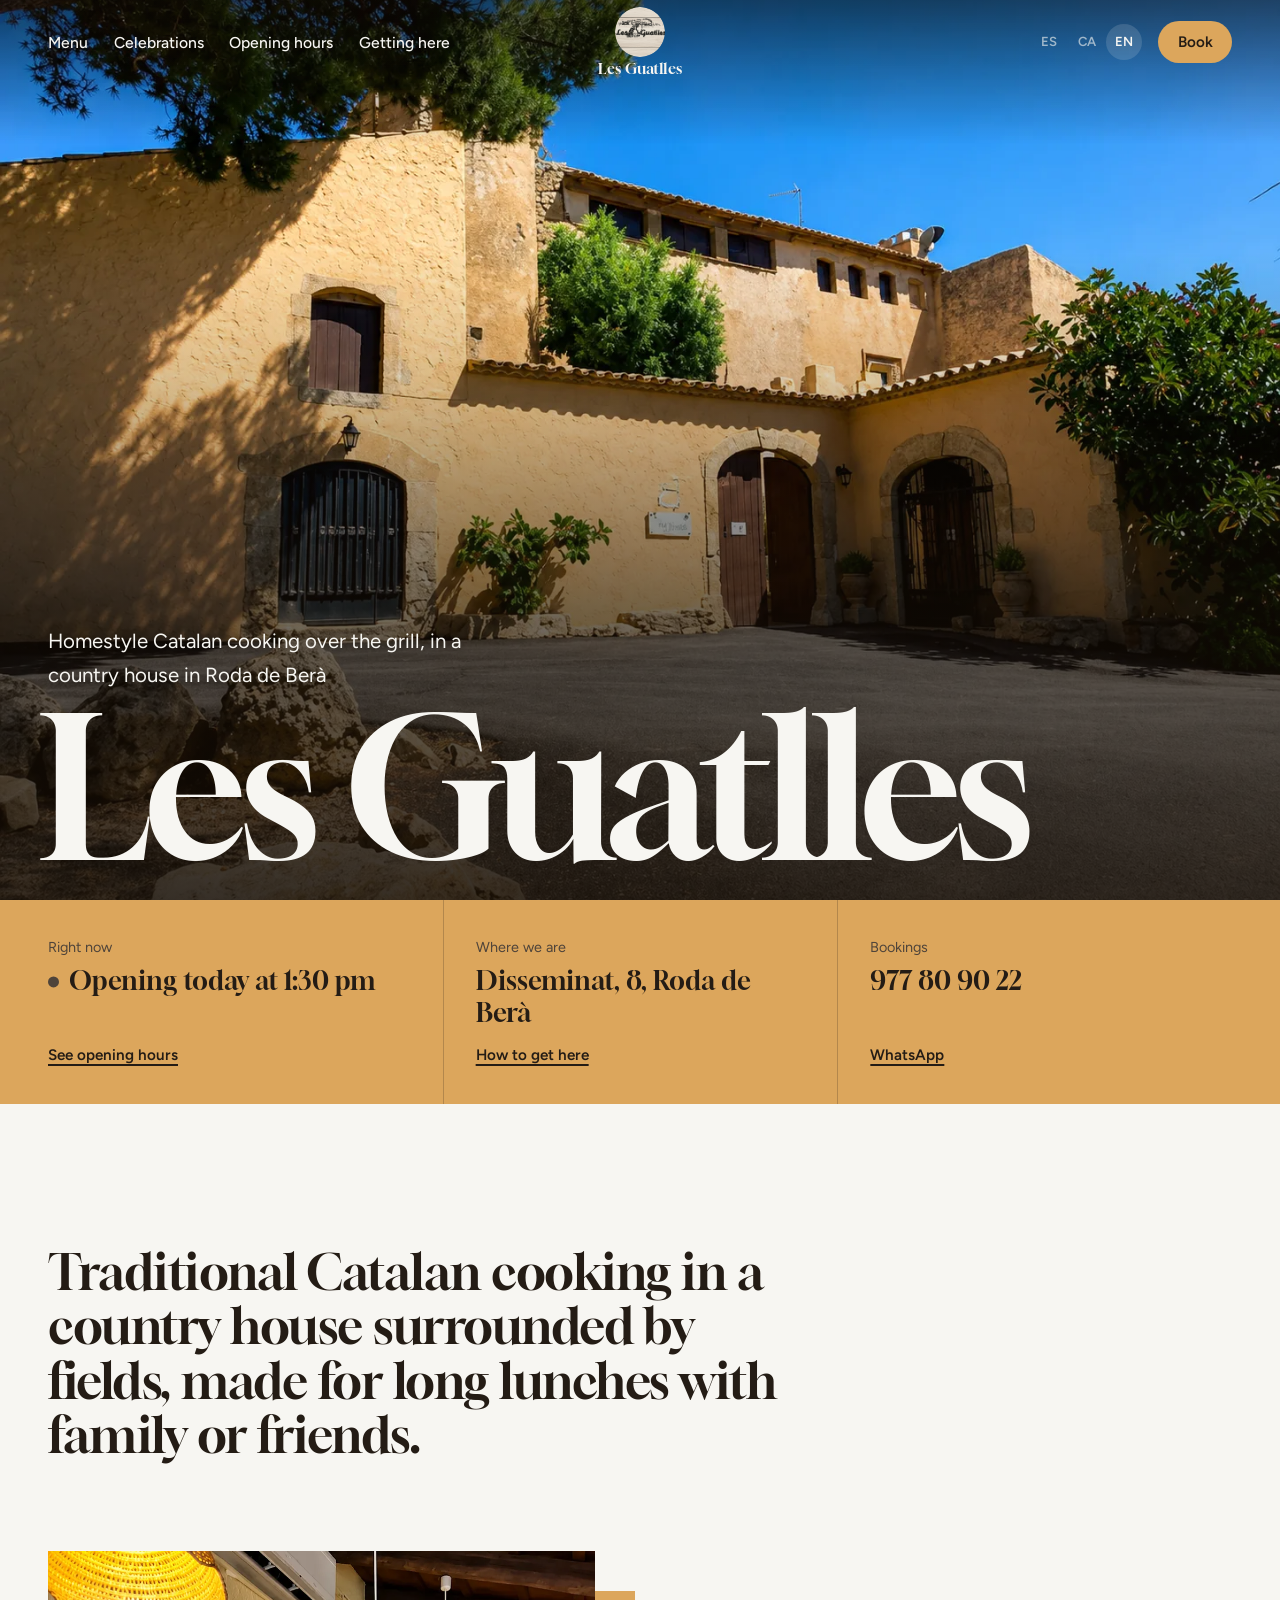
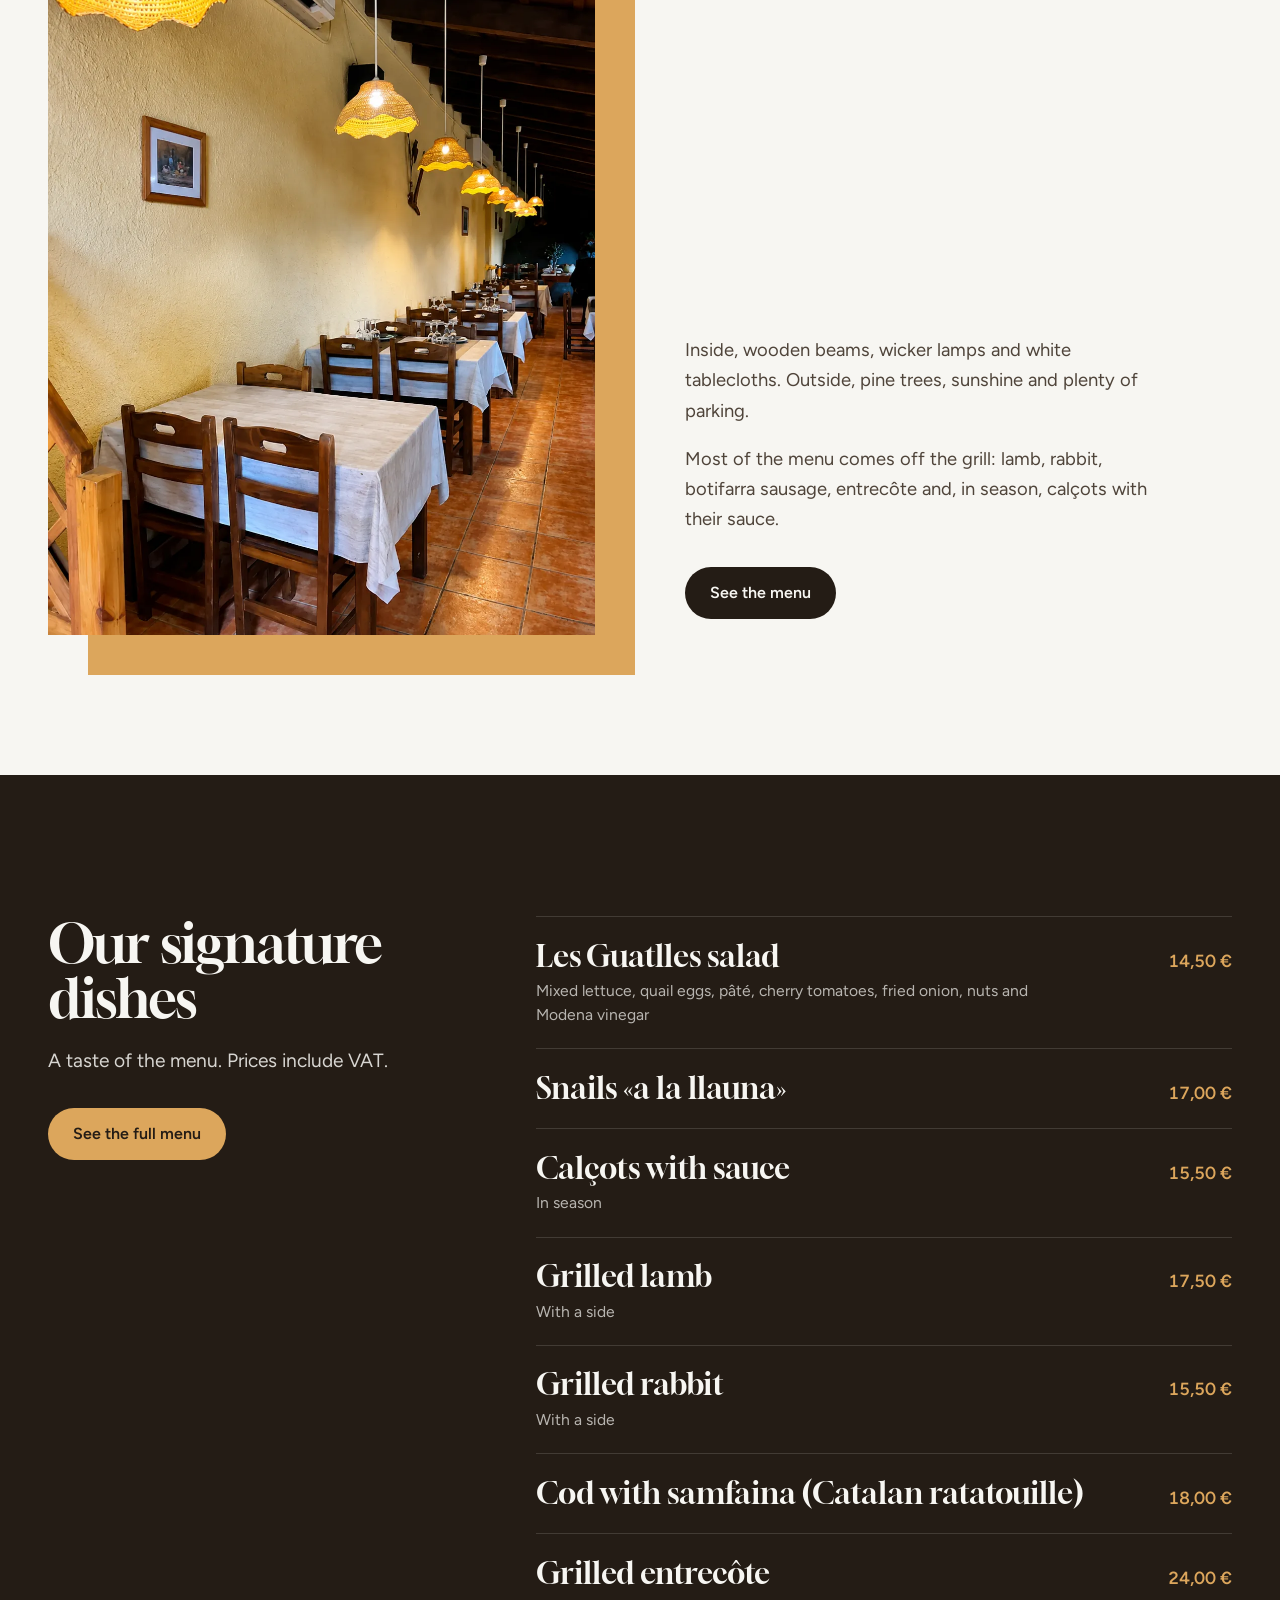
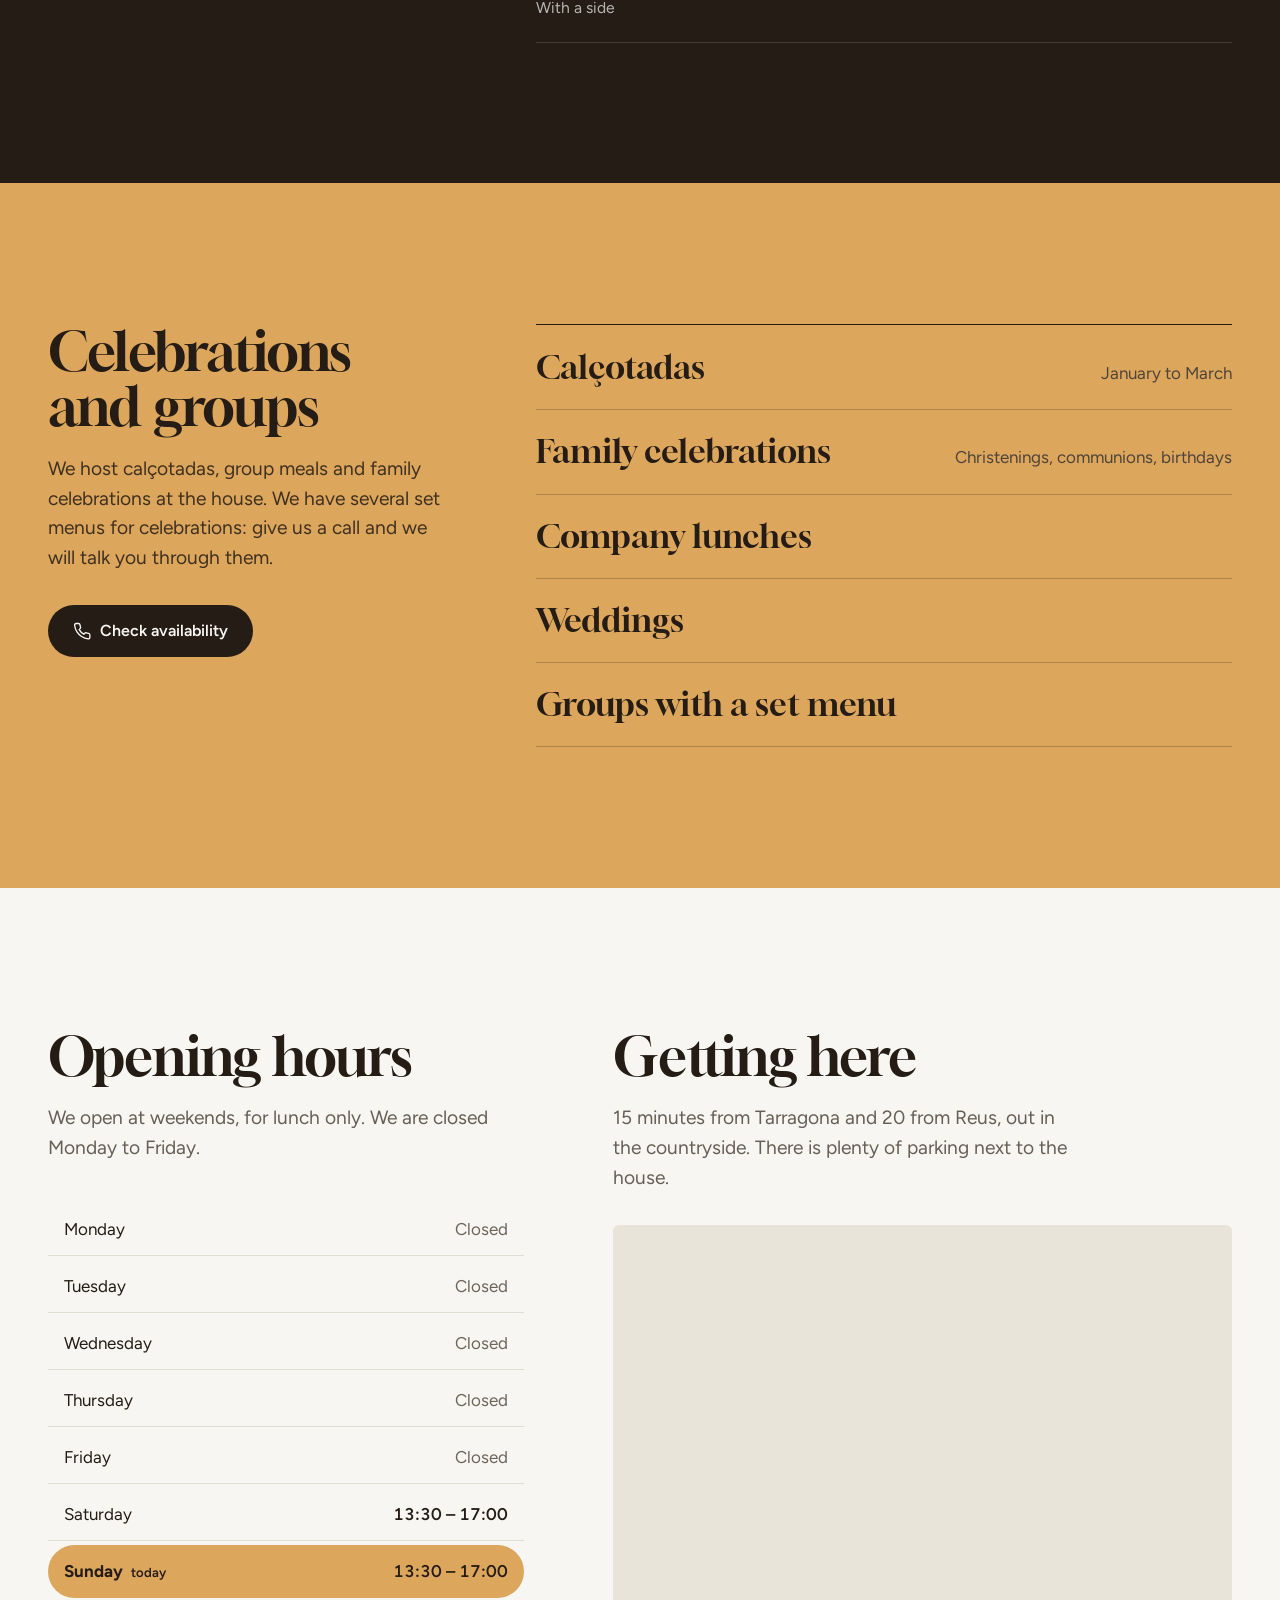
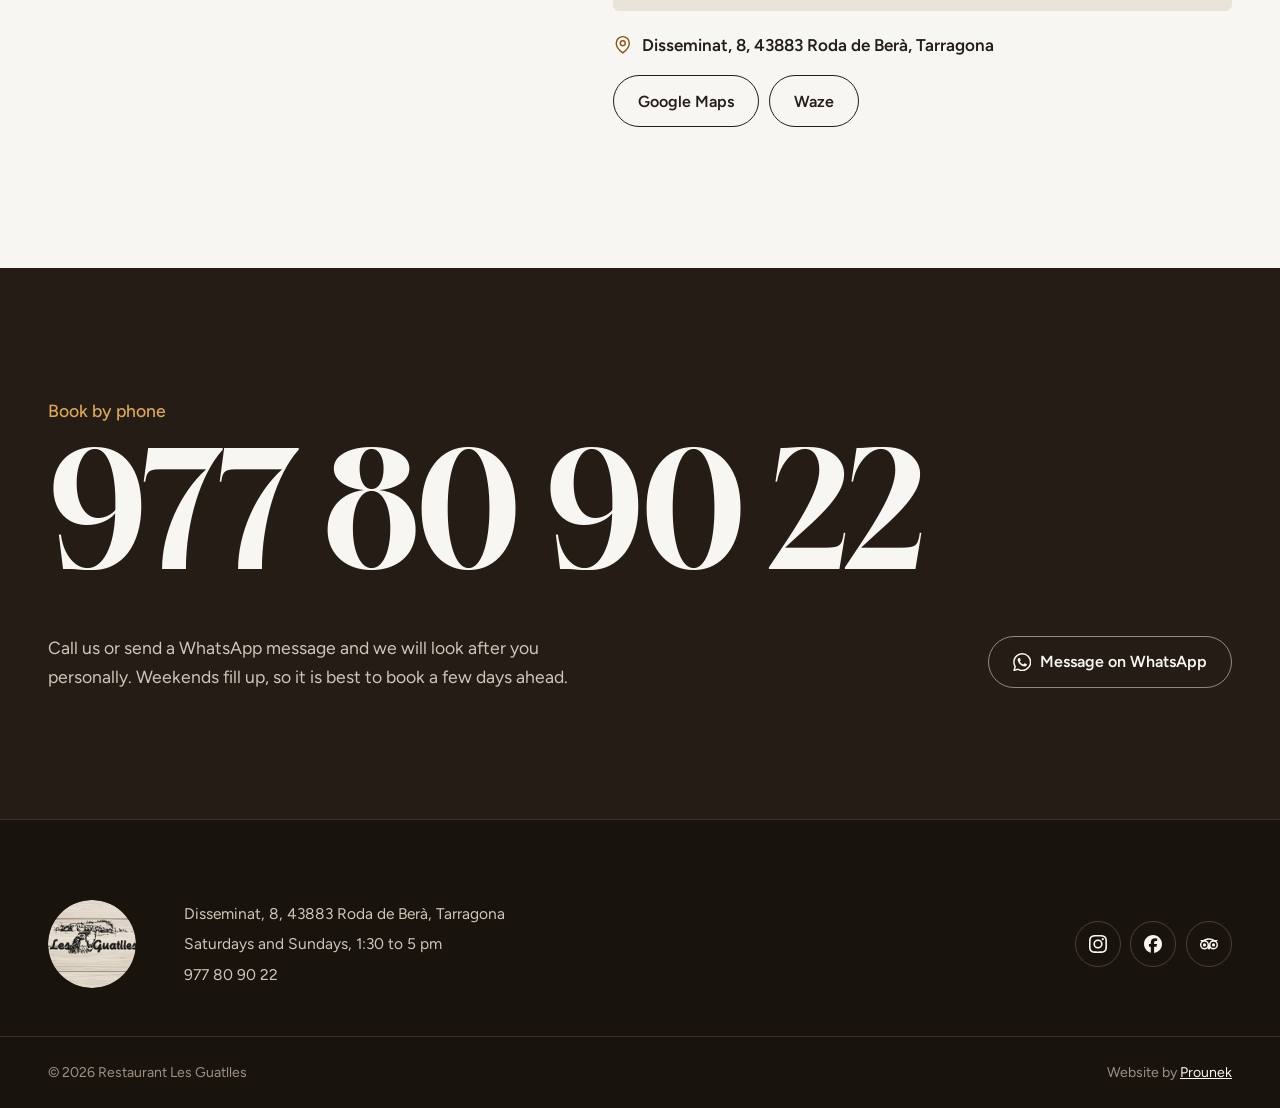
==== commit 203b496e: "Web nueva v2 de Les Guatlles" ====
--- a/index.html
+++ b/index.html
@@ -1,1627 +1,175 @@
-<!doctype html>
+<!DOCTYPE html>
 <html lang="es">
 <head>
-  <script async src="https://pagead2.googlesyndication.com/pagead/js/adsbygoogle.js?client=ca-pub-1579648661446718"
-     crossorigin="anonymous"></script>
-  <meta charset="utf-8" />
-  <meta name="viewport" content="width=device-width,initial-scale=1" />
-  <title>Restaurant Les Guatlles</title>
-        <!-- Verificación Google -->
-  <meta name="google-site-verification" content="Jsw2X4J8L4KTGrGWxW3BbhvIanGpA91pAaKXPVNSlQM" />
-  <meta name="description" content="Restaurant Les Guatlles: cocina casera y catalana en Roda de Berà (Tarragona). Menús, reservas, eventos y ubicación." />
-  <meta name="author" content="Restaurant Les Guatlles" />
-  <link rel="icon" type="image/x-icon" href="Gemini_Generated_Image_eu8xwceu8xwceu8x-modified.png">
+  <meta charset="UTF-8">
+  <meta name="viewport" content="width=device-width, initial-scale=1">
+  <meta name="google-site-verification" content="Jsw2X4J8L4KTGrGWxW3BbhvIanGpA91pAaKXPVNSlQM">
+  <title>Restaurant Les Guatlles | Cocina catalana a la brasa en Roda de Berà</title>
+  <meta name="description" content="Masía con cocina catalana y casera a la brasa en Roda de Berà (Tarragona). Abierto sábados y domingos a mediodía. Calçotadas, celebraciones y grupos. Reservas: 977 80 90 22.">
+  <link rel="canonical" href="https://restaurantlesguatlles.com/">
+  <meta name="theme-color" content="#241c15">
+  <meta property="og:type" content="restaurant">
+  <meta property="og:locale" content="es_ES">
+  <meta property="og:site_name" content="Restaurant Les Guatlles">
+  <meta property="og:title" content="Restaurant Les Guatlles | Cocina catalana a la brasa en Roda de Berà">
+  <meta property="og:description" content="Masía con cocina catalana y casera a la brasa en Roda de Berà (Tarragona). Abierto sábados y domingos a mediodía. Calçotadas, celebraciones y grupos. Reservas: 977 80 90 22.">
+  <meta property="og:url" content="https://restaurantlesguatlles.com/">
+  <meta property="og:image" content="https://restaurantlesguatlles.com/compartir.jpg">
+  <meta name="twitter:card" content="summary_large_image">
+  <link rel="icon" href="favicon-48.png" type="image/png">
+  <link rel="apple-touch-icon" href="apple-touch-icon.png">
+  <script>(function(d){d.classList.add('js');var l;try{l=localStorage.getItem('lg-lang')}catch(e){}if(!l){var n=(navigator.language||'es').slice(0,2);l=n==='ca'?'ca':n==='en'?'en':'es'}d.setAttribute('data-lang',l);try{if(sessionStorage.getItem('lg-wipe')){d.classList.add('is-entering');sessionStorage.removeItem('lg-wipe')}}catch(e){}setTimeout(function(){d.classList.add('is-ready');d.classList.remove('is-entering')},3500)})(document.documentElement)</script>
+  <link rel="preload" href="gloock.woff2" as="font" type="font/woff2" crossorigin>
+  <link rel="preload" href="figtree.woff2" as="font" type="font/woff2" crossorigin>
+  <link rel="stylesheet" href="estilos.css?v=2">
+  <script async src="https://pagead2.googlesyndication.com/pagead/js/adsbygoogle.js?client=ca-pub-1579648661446718" crossorigin="anonymous"></script>
+  <script type="application/ld+json">{"@context": "https://schema.org", "@type": "Restaurant", "name": "Restaurant Les Guatlles", "url": "https://restaurantlesguatlles.com/", "image": "https://restaurantlesguatlles.com/compartir.jpg", "logo": "https://restaurantlesguatlles.com/logo-les-guatlles.png", "telephone": "+34 977 80 90 22", "servesCuisine": ["Catalana", "Brasa"], "priceRange": "€€", "menu": "https://restaurantlesguatlles.com/carta.html", "acceptsReservations": "True", "address": {"@type": "PostalAddress", "streetAddress": "Disseminat, 8", "addressLocality": "Roda de Berà", "postalCode": "43883", "addressRegion": "Tarragona", "addressCountry": "ES"}, "openingHoursSpecification": [{"@type": "OpeningHoursSpecification", "dayOfWeek": ["Saturday", "Sunday"], "opens": "13:30", "closes": "17:00"}], "sameAs": ["https://www.instagram.com/restaurantlesguatlles/", "https://www.facebook.com/Restaurantlesguatlles/", "https://www.tripadvisor.es/Restaurant_Review-g911517-d994936-Reviews-Restaurant_Les_Guatlles-Roda_de_Bara_Province_of_Tarragona_Catalonia.html"]}</script>
+</head><body class="is-home">
+  <svg xmlns="http://www.w3.org/2000/svg" style="display:none" aria-hidden="true"><symbol id="wa" viewBox="0 0 24 24"><path fill="currentColor" d="M17.472 14.382c-.297-.149-1.758-.867-2.03-.967-.273-.099-.471-.148-.67.15-.197.297-.767.966-.94 1.164-.173.199-.347.223-.644.075-.297-.15-1.255-.463-2.39-1.475-.883-.788-1.48-1.761-1.653-2.059-.173-.297-.018-.458.13-.606.134-.133.298-.347.446-.52.149-.174.198-.298.298-.497.099-.198.05-.371-.025-.52-.075-.149-.669-1.612-.916-2.207-.242-.579-.487-.5-.669-.51-.173-.008-.371-.01-.57-.01-.198 0-.52.074-.792.372-.272.297-1.04 1.016-1.04 2.479 0 1.462 1.065 2.875 1.213 3.074.149.198 2.096 3.2 5.077 4.487.709.306 1.262.489 1.694.625.712.227 1.36.195 1.871.118.571-.085 1.758-.719 2.006-1.413.248-.694.248-1.289.173-1.413-.074-.124-.272-.198-.57-.347m-5.421 7.403h-.004a9.87 9.87 0 01-5.031-1.378l-.361-.214-3.741.982.998-3.648-.235-.374a9.86 9.86 0 01-1.51-5.26c.001-5.45 4.436-9.884 9.888-9.884 2.64 0 5.122 1.03 6.988 2.898a9.825 9.825 0 012.893 6.994c-.003 5.45-4.437 9.884-9.885 9.884m8.413-18.297A11.815 11.815 0 0012.05 0C5.495 0 .16 5.335.157 11.892c0 2.096.547 4.142 1.588 5.945L.057 24l6.305-1.654a11.882 11.882 0 005.683 1.448h.005c6.554 0 11.89-5.335 11.893-11.893a11.821 11.821 0 00-3.48-8.413Z"/></symbol><symbol id="ig" viewBox="0 0 24 24"><path fill="currentColor" d="M7.0301.084c-1.2768.0602-2.1487.264-2.911.5634-.7888.3075-1.4575.72-2.1228 1.3877-.6652.6677-1.075 1.3368-1.3802 2.127-.2954.7638-.4956 1.6365-.552 2.914-.0564 1.2775-.0689 1.6882-.0626 4.947.0062 3.2586.0206 3.6671.0825 4.9473.061 1.2765.264 2.1482.5635 2.9107.308.7889.72 1.4573 1.388 2.1228.6679.6655 1.3365 1.0743 2.1285 1.38.7632.295 1.6361.4961 2.9134.552 1.2773.056 1.6884.069 4.9462.0627 3.2578-.0062 3.668-.0207 4.9478-.0814 1.28-.0607 2.147-.2652 2.9098-.5633.7889-.3086 1.4578-.72 2.1228-1.3881.665-.6682 1.0745-1.3378 1.3795-2.1284.2957-.7632.4966-1.636.552-2.9124.056-1.2809.0692-1.6898.063-4.948-.0063-3.2583-.021-3.6668-.0817-4.9465-.0607-1.2797-.264-2.1487-.5633-2.9117-.3084-.7889-.72-1.4568-1.3876-2.1228C21.2982 1.33 20.628.9208 19.8378.6165 19.074.321 18.2017.1197 16.9244.0645 15.6471.0093 15.236-.005 11.977.0014 8.718.0076 8.31.0215 7.0301.0839m.1402 21.6932c-1.17-.0509-1.8053-.2453-2.2287-.408-.5606-.216-.96-.4771-1.3819-.895-.422-.4178-.6811-.8186-.9-1.378-.1644-.4234-.3624-1.058-.4171-2.228-.0595-1.2645-.072-1.6442-.079-4.848-.007-3.2037.0053-3.583.0607-4.848.05-1.169.2456-1.805.408-2.2282.216-.5613.4762-.96.895-1.3816.4188-.4217.8184-.6814 1.3783-.9003.423-.1651 1.0575-.3614 2.227-.4171 1.2655-.06 1.6447-.072 4.848-.079 3.2033-.007 3.5835.005 4.8495.0608 1.169.0508 1.8053.2445 2.228.408.5608.216.96.4754 1.3816.895.4217.4194.6816.8176.9005 1.3787.1653.4217.3617 1.056.4169 2.2263.0602 1.2655.0739 1.645.0796 4.848.0058 3.203-.0055 3.5834-.061 4.848-.051 1.17-.245 1.8055-.408 2.2294-.216.5604-.4763.96-.8954 1.3814-.419.4215-.8181.6811-1.3783.9-.4224.1649-1.0577.3617-2.2262.4174-1.2656.0595-1.6448.072-4.8493.079-3.2045.007-3.5825-.006-4.848-.0608M16.953 5.5864A1.44 1.44 0 1 0 18.39 4.144a1.44 1.44 0 0 0-1.437 1.4424M5.8385 12.012c.0067 3.4032 2.7706 6.1557 6.173 6.1493 3.4026-.0065 6.157-2.7701 6.1506-6.1733-.0065-3.4032-2.771-6.1565-6.174-6.1498-3.403.0067-6.156 2.771-6.1496 6.1738M8 12.0077a4 4 0 1 1 4.008 3.9921A3.9996 3.9996 0 0 1 8 12.0077"/></symbol><symbol id="fb" viewBox="0 0 24 24"><path fill="currentColor" d="M9.101 23.691v-7.98H6.627v-3.667h2.474v-1.58c0-4.085 1.848-5.978 5.858-5.978.401 0 .955.042 1.468.103a8.68 8.68 0 0 1 1.141.195v3.325a8.623 8.623 0 0 0-.653-.036 26.805 26.805 0 0 0-.733-.009c-.707 0-1.259.096-1.675.309a1.686 1.686 0 0 0-.679.622c-.258.42-.374.995-.374 1.752v1.297h3.919l-.386 2.103-.287 1.564h-3.246v8.245C19.396 23.238 24 18.179 24 12.044c0-6.627-5.373-12-12-12s-12 5.373-12 12c0 5.628 3.874 10.35 9.101 11.647Z"/></symbol><symbol id="ta" viewBox="0 0 24 24"><path fill="currentColor" d="M12.006 4.295c-2.67 0-5.338.784-7.645 2.353H0l1.963 2.135a5.997 5.997 0 0 0 4.04 10.43 5.976 5.976 0 0 0 4.075-1.6L12 19.705l1.922-2.09a5.972 5.972 0 0 0 4.072 1.598 6 6 0 0 0 6-5.998 5.982 5.982 0 0 0-1.957-4.432L24 6.648h-4.35a13.573 13.573 0 0 0-7.644-2.353zM12 6.255c1.531 0 3.063.303 4.504.903C13.943 8.138 12 10.43 12 13.1c0-2.671-1.942-4.962-4.504-5.942A11.72 11.72 0 0 1 12 6.256zM6.002 9.157a4.059 4.059 0 1 1 0 8.118 4.059 4.059 0 0 1 0-8.118zm11.992.002a4.057 4.057 0 1 1 .003 8.115 4.057 4.057 0 0 1-.003-8.115zm-11.992 1.93a2.128 2.128 0 0 0 0 4.256 2.128 2.128 0 0 0 0-4.256zm11.992 0a2.128 2.128 0 0 0 0 4.256 2.128 2.128 0 0 0 0-4.256z"/></symbol><symbol id="waze" viewBox="0 0 24 24"><path fill="currentColor" d="M13.218 0C9.915 0 6.835 1.49 4.723 4.148c-1.515 1.913-2.31 4.272-2.31 6.706v1.739c0 .894-.62 1.738-1.862 1.813-.298.025-.547.224-.547.522-.05.82.82 2.31 2.012 3.502.82.844 1.788 1.515 2.832 2.036a3 3 0 0 0 2.955 3.528 2.966 2.966 0 0 0 2.931-2.385h2.509c.323 1.689 2.086 2.856 3.974 2.21 1.64-.546 2.36-2.409 1.763-3.924a12.84 12.84 0 0 0 1.838-1.465 10.73 10.73 0 0 0 3.18-7.65c0-2.882-1.118-5.589-3.155-7.625A10.899 10.899 0 0 0 13.218 0zm0 1.217c2.558 0 4.967.994 6.78 2.807a9.525 9.525 0 0 1 2.807 6.78A9.526 9.526 0 0 1 20 17.585a9.647 9.647 0 0 1-6.78 2.807h-2.46a3.008 3.008 0 0 0-2.93-2.41 3.03 3.03 0 0 0-2.534 1.367v.024a8.945 8.945 0 0 1-2.41-1.788c-.844-.844-1.316-1.614-1.515-2.11a2.858 2.858 0 0 0 1.441-.846 2.959 2.959 0 0 0 .795-2.036v-1.789c0-2.11.696-4.197 2.012-5.861 1.863-2.385 4.62-3.726 7.6-3.726zm-2.41 5.986a1.192 1.192 0 0 0-1.191 1.192 1.192 1.192 0 0 0 1.192 1.193A1.192 1.192 0 0 0 12 8.395a1.192 1.192 0 0 0-1.192-1.192zm7.204 0a1.192 1.192 0 0 0-1.192 1.192 1.192 1.192 0 0 0 1.192 1.193 1.192 1.192 0 0 0 1.192-1.193 1.192 1.192 0 0 0-1.192-1.192zm-7.377 4.769a.596.596 0 0 0-.546.845 4.813 4.813 0 0 0 4.346 2.757 4.77 4.77 0 0 0 4.347-2.757.596.596 0 0 0-.547-.845h-.025a.561.561 0 0 0-.521.348 3.59 3.59 0 0 1-3.254 2.061 3.591 3.591 0 0 1-3.254-2.061.64.64 0 0 0-.546-.348z"/></symbol><symbol id="phone" viewBox="0 0 24 24" fill="none" stroke="currentColor" stroke-width="1.75" stroke-linecap="round" stroke-linejoin="round"><path d="M22 16.92v3a2 2 0 0 1-2.18 2 19.79 19.79 0 0 1-8.63-3.07 19.5 19.5 0 0 1-6-6 19.79 19.79 0 0 1-3.07-8.67A2 2 0 0 1 4.11 2h3a2 2 0 0 1 2 1.72 12.84 12.84 0 0 0 .7 2.81 2 2 0 0 1-.45 2.11L8.09 9.91a16 16 0 0 0 6 6l1.27-1.27a2 2 0 0 1 2.11-.45 12.84 12.84 0 0 0 2.81.7A2 2 0 0 1 22 16.92z" /></symbol><symbol id="map-pin" viewBox="0 0 24 24" fill="none" stroke="currentColor" stroke-width="1.75" stroke-linecap="round" stroke-linejoin="round"><path d="M20 10c0 6-8 12-8 12s-8-6-8-12a8 8 0 0 1 16 0Z" /><circle cx="12" cy="10" r="3" /></symbol><symbol id="clock" viewBox="0 0 24 24" fill="none" stroke="currentColor" stroke-width="1.75" stroke-linecap="round" stroke-linejoin="round"><circle cx="12" cy="12" r="10" /><polyline points="12 6 12 12 16 14" /></symbol><symbol id="search" viewBox="0 0 24 24" fill="none" stroke="currentColor" stroke-width="1.75" stroke-linecap="round" stroke-linejoin="round"><circle cx="11" cy="11" r="8" /><path d="m21 21-4.3-4.3" /></symbol><symbol id="x" viewBox="0 0 24 24" fill="none" stroke="currentColor" stroke-width="1.75" stroke-linecap="round" stroke-linejoin="round"><path d="M18 6 6 18" /><path d="m6 6 12 12" /></symbol><symbol id="arrow-up-right" viewBox="0 0 24 24" fill="none" stroke="currentColor" stroke-width="1.75" stroke-linecap="round" stroke-linejoin="round"><path d="M7 7h10v10" /><path d="M7 17 17 7" /></symbol><symbol id="arrow-left" viewBox="0 0 24 24" fill="none" stroke="currentColor" stroke-width="1.75" stroke-linecap="round" stroke-linejoin="round"><path d="m12 19-7-7 7-7" /><path d="M19 12H5" /></symbol><symbol id="car" viewBox="0 0 24 24" fill="none" stroke="currentColor" stroke-width="1.75" stroke-linecap="round" stroke-linejoin="round"><path d="M19 17h2c.6 0 1-.4 1-1v-3c0-.9-.7-1.7-1.5-1.9C18.7 10.6 16 10 16 10s-1.3-1.4-2.2-2.3c-.5-.4-1.1-.7-1.8-.7H5c-.6 0-1.1.4-1.4.9l-1.4 2.9A3.7 3.7 0 0 0 2 12v4c0 .6.4 1 1 1h2" /><circle cx="7" cy="17" r="2" /><path d="M9 17h6" /><circle cx="17" cy="17" r="2" /></symbol><symbol id="utensils" viewBox="0 0 24 24" fill="none" stroke="currentColor" stroke-width="1.75" stroke-linecap="round" stroke-linejoin="round"><path d="M3 2v7c0 1.1.9 2 2 2h4a2 2 0 0 0 2-2V2" /><path d="M7 2v20" /><path d="M21 15V2a5 5 0 0 0-5 5v6c0 1.1.9 2 2 2h3Zm0 0v7" /></symbol><symbol id="chevron-down" viewBox="0 0 24 24" fill="none" stroke="currentColor" stroke-width="1.75" stroke-linecap="round" stroke-linejoin="round"><path d="m6 9 6 6 6-6" /></symbol></svg>
+  <a class="skip" href="#contenido"><span data-i18n="skip">Saltar al contenido</span></a>
+  <div class="wipe" aria-hidden="true"><span class="wipe__band"></span><img class="wipe__logo" src="logo-les-guatlles.png" alt="" width="256" height="256"></div>
 
-  <!-- Fuentes profesionales de Google Fonts -->
-  <link rel="preconnect" href="https://fonts.googleapis.com">
-  <link rel="preconnect" href="https://fonts.gstatic.com" crossorigin>
-  <link href="https://fonts.googleapis.com/css2?family=Montserrat:wght@300;400;500;600&family=Playfair+Display:wght@400;500;600;700&display=swap" rel="stylesheet">
-  <link href="https://fonts.googleapis.com/css2?family=Montserrat:wght@300;400;500;600&family=Playfair+Display:wght@400;500;600;700&family=Poppins:wght@400&display=swap" rel="stylesheet">
-
-  <!-- Font Awesome -->
-  <link rel="stylesheet" href="https://cdnjs.cloudflare.com/ajax/libs/font-awesome/6.4.0/css/all.min.css" integrity="sha512-iecdLmaskl7CVkqkXNQ/ZH/XLlvWZOJyj7Yy7tcenmpD1ypASozpmT/E0iPtmFIB46ZmdtAc9eNBvH0H/ZpiBw==" crossorigin="anonymous" referrerpolicy="no-referrer" />
-
-  <style>
-    /* === VARIABLES Y ESTILOS BASE === */
-    :root {
-      --accent: #8b2e2e;
-      --muted: #6b6b6b;
-      --bg: #d2b48c;
-      --card: #f1e0c6;
-      --glass-bg: rgba(255,255,255,0.85);
-      --header-offset: 96px;
-      --transition-smooth: cubic-bezier(0.4, 0, 0.2, 1);
-    }
-
-    * {
-      box-sizing: border-box;
-      scroll-behavior: smooth;
-    }
-
-    html, body {
-      height: 100%;
-      margin: 0;
-      font-family: 'Montserrat', -apple-system, BlinkMacSystemFont, 'Segoe UI', Roboto, Oxygen, Ubuntu, sans-serif;
-      color: #222;
-      background: var(--bg);
-    }
-
-    h1, h2, h3, h4, h5, h6 {
-      font-family: 'Playfair Display', Georgia, serif;
-      font-weight: 600;
-      letter-spacing: 0.5px;
-    }
-
-    a {
-      color: var(--accent);
-      text-decoration: none;
-      transition: all 0.3s var(--transition-smooth);
-    }
-
-    .container {
-      max-width: 1100px;
-      margin: 0 auto;
-      padding: 20px;
-    }
-
-    /* === ANIMACIONES DE ENTRADA PROFESIONALES === */
-    @keyframes fadeInUp {
-      from {
-        opacity: 0;
-        transform: translateY(40px);
-      }
-      to {
-        opacity: 1;
-        transform: translateY(0);
-      }
-    }
-
-    @keyframes fadeIn {
-      from {
-        opacity: 0;
-      }
-      to {
-        opacity: 1;
-      }
-    }
-
-    @keyframes scaleIn {
-      from {
-        opacity: 0;
-        transform: scale(0.9);
-      }
-      to {
-        opacity: 1;
-        transform: scale(1);
-      }
-    }
-
-    @keyframes slideInFromLeft {
-      from {
-        opacity: 0;
-        transform: translateX(-50px);
-      }
-      to {
-        opacity: 1;
-        transform: translateX(0);
-      }
-    }
-
-    @keyframes slideInFromRight {
-      from {
-        opacity: 0;
-        transform: translateX(50px);
-      }
-      to {
-        opacity: 1;
-        transform: translateX(0);
-      }
-    }
-
-    .animate-on-scroll {
-      opacity: 0;
-      transform: translateY(40px);
-      transition: all 0.8s var(--transition-smooth);
-    }
-
-    .animate-on-scroll.animated {
-      opacity: 1;
-      transform: translateY(0);
-    }
-
-    /* === HEADER STICKY (VERSIÓN ORIGINAL) === */
-    header {
-      position: fixed;
-      top: 18px;
-      left: 50%;
-      transform: translateX(-50%);
-      width: calc(100% - 40px);
-      max-width: 1100px;
-      background: var(--glass-bg);
-      backdrop-filter: blur(12px);
-      -webkit-backdrop-filter: blur(12px);
-      border-radius: 16px;
-      box-shadow: 0 10px 40px rgba(0,0,0,0.15);
-      display: flex;
-      align-items: center;
-      justify-content: space-between;
-      gap: 16px;
-      padding: 12px 28px;
-      z-index: 1200;
-      animation: slideInFromTop 0.8s var(--transition-smooth) 0.2s both;
-      border: 1px solid rgba(255,255,255,0.2);
-      transition: all 0.4s var(--transition-smooth);
-    }
-
-    @keyframes slideInFromTop {
-      from {
-        opacity: 0;
-        transform: translateX(-50%) translateY(-40px);
-      }
-      to {
-        opacity: 1;
-        transform: translateX(-50%) translateY(0);
-      }
-    }
-
-    header:hover {
-      box-shadow: 0 15px 50px rgba(0,0,0,0.2);
-      transform: translateX(-50%) translateY(-2px);
-    }
-
-    .brand {
-      display: flex;
-      align-items: center;
-      gap: 14px;
-    }
-
-    .logo {
-      width: 64px;
-      height: 64px;
-      border-radius: 12px;
-      overflow: hidden;
-      flex: 0 0 64px;
-      background-image: url('https://tse1.mm.bing.net/th/id/OIP.Gi4hYsIc4B3YbKDPpV0b8wAAAA?pid=Api');
-      background-size: cover;
-      background-position: center;
-      transition: all 0.4s var(--transition-smooth);
-    }
-
-    .logo:hover {
-      transform: rotate(5deg) scale(1.05);
-    }
-
-    h1 {
-      font-size: 1.25rem;
-      margin: 0;
-    }
-
-    nav ul {
-      list-style: none;
-      margin: 0;
-      padding: 0;
-      display: flex;
-      gap: 12px;
-      align-items: center;
-    }
-
-    nav li {
-      padding: 8px 14px;
-      border-radius: 10px;
-      transition: all 0.3s var(--transition-smooth);
-      position: relative;
-      overflow: hidden;
-    }
-
-    nav li:hover {
-      background: rgba(139, 46, 46, 0.1);
-      transform: translateY(-2px);
-    }
-
-    nav li::after {
-      content: '';
-      position: absolute;
-      bottom: 0;
-      left: 50%;
-      width: 0;
-      height: 2px;
-      background: var(--accent);
-      transition: all 0.3s var(--transition-smooth);
-      transform: translateX(-50%);
-    }
-
-    nav li:hover::after {
-      width: 70%;
-    }
-
-    nav a {
-      font-weight: 600;
-      cursor: pointer;
-      position: relative;
-      z-index: 2;
-    }
-
-    .hamburger {
-      display: none;
-      flex-direction: column;
-      gap: 5px;
-      cursor: pointer;
-      padding: 8px;
-      border-radius: 8px;
-      transition: all 0.3s var(--transition-smooth);
-    }
-
-    .hamburger:hover {
-      background: rgba(139, 46, 46, 0.1);
-    }
-
-    .hamburger span {
-      width: 24px;
-      height: 3px;
-      background: #222;
-      border-radius: 3px;
-      display: block;
-      transition: all 0.3s var(--transition-smooth);
-    }
-
-    .hamburger.active span:nth-child(1) {
-      transform: rotate(45deg) translate(6px, 6px);
-    }
-
-    .hamburger.active span:nth-child(2) {
-      opacity: 0;
-    }
-
-    .hamburger.active span:nth-child(3) {
-      transform: rotate(-45deg) translate(5px, -5px);
-    }
-
-    .nav-menu {
-      display: flex;
-      gap: 12px;
-      align-items: center;
-    }
-
-    .lang-switch {
-      display: flex;
-      gap: 8px;
-      align-items: center;
-    }
-
-    .lang-switch button {
-      background: none;
-      border: none;
-      cursor: pointer;
-      padding: 4px;
-      transition: all 0.3s var(--transition-smooth);
-      border-radius: 4px;
-    }
-
-    .lang-switch button:hover {
-      transform: scale(1.15);
-      background: rgba(139, 46, 46, 0.1);
-    }
-
-    .lang-switch img {
-      width: 28px;
-      height: 20px;
-      border-radius: 3px;
-      box-shadow: 0 2px 8px rgba(0,0,0,.1);
-      transition: all 0.3s var(--transition-smooth);
-    }
-
-    .lang-switch button:hover img {
-      box-shadow: 0 4px 12px rgba(0,0,0,.2);
-    }
-
-    /* === HERO SECTION (PANTALLA COMPLETA) === */
-    .hero-banner {
-      position: relative;
-      height: 100vh;
-      min-height: 700px;
-      display: flex;
-      align-items: center;
-      justify-content: center;
-      background-image: url('https://tse2.mm.bing.net/th/id/OIP.O7ewhGLgfSO-NGCan1UeLAHaFj?pid=Api');
-      background-size: cover;
-      background-position: center;
-      background-attachment: fixed;
-      color: #fff;
-      text-align: center;
-      margin-top: 0;
-      animation: fadeIn 1.2s var(--transition-smooth);
-      overflow: hidden;
-    }
-
-    .hero-banner::before {
-      content: '';
-      position: absolute;
-      top: 0;
-      left: 0;
-      width: 100%;
-      height: 100%;
-      background: linear-gradient(135deg, rgba(0,0,0,0.6) 0%, rgba(0,0,0,0.4) 50%, rgba(0,0,0,0.2) 100%);
-      z-index: 1;
-    }
-
-    .hero-overlay {
-      position: absolute;
-      top: 0;
-      left: 0;
-      width: 100%;
-      height: 100%;
-      background: rgba(0,0,0,0.3);
-      z-index: 1;
-    }
-
-    .hero-content {
-      position: relative;
-      z-index: 2;
-      max-width: 800px;
-      padding: 40px;
-      animation: scaleIn 1.5s var(--transition-smooth) 0.3s both;
-    }
-
-    .hero-content h1 {
-      font-size: 3.5rem;
-      font-family: 'Playfair Display', serif;
-      margin-bottom: 20px;
-      text-shadow: 0 4px 20px rgba(0,0,0,0.5);
-      animation: slideInFromLeft 1s var(--transition-smooth) 0.5s both;
-    }
-
-    .hero-content p {
-      font-size: 1.4rem;
-      line-height: 1.6;
-      margin-bottom: 30px;
-      text-shadow: 0 2px 10px rgba(0,0,0,0.4);
-      animation: slideInFromRight 1s var(--transition-smooth) 0.7s both;
-    }
-
-    .hero-cta {
-      animation: fadeInUp 1s var(--transition-smooth) 0.9s both;
-    }
-
-    /* === MAIN CONTENT === */
-    main {
-      margin-top: 0;
-      padding-bottom: 80px;
-      animation: fadeIn 1s var(--transition-smooth) 0.8s both;
-    }
-
-    section {
-      scroll-margin-top: 120px;
-    }
-
-    /* === CARDS Y COMPONENTES === */
-    .card {
-      background: var(--card);
-      padding: 32px;
-      border-radius: 20px;
-      box-shadow: 0 10px 40px rgba(12,12,12,0.08);
-      margin-bottom: 40px;
-      transition: all 0.5s var(--transition-smooth);
-      opacity: 1 !important;
-      position: relative;
-      overflow: hidden;
-    }
-
-    .card::before {
-      content: '';
-      position: absolute;
-      top: 0;
-      left: 0;
-      width: 100%;
-      height: 4px;
-      background: linear-gradient(90deg, var(--accent), #d2b48c);
-      transform: scaleX(0);
-      transform-origin: left;
-      transition: transform 0.5s var(--transition-smooth);
-    }
-
-    .card:hover {
-      transform: translateY(-10px) scale(1.02);
-      box-shadow: 0 20px 60px rgba(12,12,12,0.15);
-    }
-
-    .card:hover::before {
-      transform: scaleX(1);
-    }
-
-    .card h2 {
-      position: relative;
-      padding-bottom: 15px;
-      margin-bottom: 25px;
-    }
-
-    .card h2::after {
-      content: '';
-      position: absolute;
-      bottom: 0;
-      left: 0;
-      width: 60px;
-      height: 3px;
-      background: var(--accent);
-      border-radius: 2px;
-    }
-
-    .gallery {
-      display: grid;
-      grid-template-columns: repeat(3, 1fr);
-      gap: 16px;
-      margin-top: 20px;
-    }
-
-    .gallery button {
-      border: 0;
-      padding: 0;
-      background: none;
-      border-radius: 12px;
-      overflow: hidden;
-      transition: all 0.4s var(--transition-smooth);
-      position: relative;
-    }
-
-    .gallery button::before {
-      content: '';
-      position: absolute;
-      top: 0;
-      left: 0;
-      width: 100%;
-      height: 100%;
-      background: linear-gradient(135deg, rgba(139,46,46,0.1), transparent);
-      opacity: 0;
-      transition: opacity 0.3s var(--transition-smooth);
-    }
-
-    .gallery button:hover {
-      transform: scale(1.05) translateY(-5px);
-      box-shadow: 0 15px 40px rgba(0,0,0,0.2);
-    }
-
-    .gallery button:hover::before {
-      opacity: 1;
-    }
-
-    .gallery img {
-      width: 100%;
-      height: 160px;
-      object-fit: cover;
-      border-radius: 12px;
-      display: block;
-      transition: transform 0.6s var(--transition-smooth);
-    }
-
-    .gallery button:hover img {
-      transform: scale(1.1);
-    }
-
-    footer {
-      margin-top: 40px;
-      padding: 30px 0;
-      color: var(--muted);
-      font-size: 0.9rem;
-      text-align: center;
-      display: flex;
-      justify-content: space-between;
-      align-items: center;
-      border-top: 1px solid rgba(0,0,0,0.1);
-      animation: fadeInUp 1s var(--transition-smooth);
-    }
-
-    /* === HORARIO === */
-    .schedule {
-      width: 100%;
-      border-collapse: collapse;
-      margin-top: 15px;
-      animation: fadeInUp 0.8s var(--transition-smooth);
-    }
-
-    .schedule th, .schedule td {
-      padding: 12px 15px;
-      border-bottom: 1px solid #ccc;
-      text-align: left;
-      transition: all 0.3s var(--transition-smooth);
-    }
-
-    .schedule th {
-      background: linear-gradient(135deg, #e2cda0, #d4b989);
-      color: #333;
-      font-weight: 600;
-    }
-
-    .schedule tr:hover td {
-      background: rgba(226, 205, 160, 0.2);
-      transform: translateX(5px);
-    }
-
-    .closed {
-      color: #8b2e2e;
-      font-weight: bold;
-      position: relative;
-    }
-
-    .closed::after {
-      content: '✗';
-      margin-left: 8px;
-      opacity: 0.7;
-    }
-
-    /* === CALCULADORA DE GRUPOS === */
-    .group-calculator {
-      background: linear-gradient(135deg, var(--card), #e8d8bc);
-      padding: 30px;
-      border-radius: 20px;
-      margin: 30px 0;
-      text-align: center;
-      border: 2px solid var(--accent);
-      box-shadow: 0 10px 30px rgba(139, 46, 46, 0.1);
-      animation: scaleIn 0.8s var(--transition-smooth);
-    }
-    
-    .calculator-inputs {
-      display: flex;
-      gap: 20px;
-      justify-content: center;
-      align-items: center;
-      flex-wrap: wrap;
-      margin: 25px 0;
-    }
-    
-    .calc-input {
-      padding: 12px 20px;
-      border: 2px solid #ddd;
-      border-radius: 12px;
-      font-size: 1rem;
-      width: 100px;
-      text-align: center;
-      transition: all 0.3s var(--transition-smooth);
-      background: white;
-    }
-    
-    .calc-input:focus {
-      outline: none;
-      border-color: var(--accent);
-      box-shadow: 0 0 0 4px rgba(139, 46, 46, 0.1);
-      transform: scale(1.05);
-    }
-    
-    .calc-result {
-      font-size: 2rem;
-      font-weight: bold;
-      color: var(--accent);
-      margin: 20px 0;
-      padding: 15px;
-      background: white;
-      border-radius: 12px;
-      display: inline-block;
-      min-width: 200px;
-      animation: pulse 2s infinite;
-    }
-
-    @keyframes pulse {
-      0%, 100% { transform: scale(1); }
-      50% { transform: scale(1.02); }
-    }
-
-    /* === BOTONES MEJORADOS === */
-    .btn {
-      padding: 14px 28px;
-      border: none;
-      border-radius: 12px;
-      cursor: pointer;
-      font-size: 1rem;
-      font-weight: 600;
-      transition: all 0.4s var(--transition-smooth);
-      display: inline-block;
-      text-align: center;
-      position: relative;
-      overflow: hidden;
-    }
-    
-    .btn::before {
-      content: '';
-      position: absolute;
-      top: 50%;
-      left: 50%;
-      width: 0;
-      height: 0;
-      background: rgba(255,255,255,0.2);
-      border-radius: 50%;
-      transform: translate(-50%, -50%);
-      transition: width 0.6s, height 0.6s;
-    }
-    
-    .btn:hover::before {
-      width: 300px;
-      height: 300px;
-    }
-    
-    .btn:hover {
-      transform: translateY(-5px);
-      box-shadow: 0 15px 30px rgba(0,0,0,0.2);
-    }
-    
-    .btn-primary {
-      background: linear-gradient(135deg, var(--accent), #a83a3a);
-      color: white;
-    }
-    
-    .btn-primary:hover {
-      background: linear-gradient(135deg, #7a2727, #8b2e2e);
-      box-shadow: 0 10px 25px rgba(139, 46, 46, 0.4);
-    }
-
-    .btn-secondary {
-      background: linear-gradient(135deg, #f1e0c6, #e2cda0);
-      color: #8b2e2e;
-      border: 2px solid #8b2e2e;
-    }
-    
-    .btn-secondary:hover {
-      background: linear-gradient(135deg, #e2cda0, #d4b989);
-      transform: translateY(-5px);
-    }
-
-    .btn-large {
-      font-size: 1.2rem;
-      padding: 16px 40px;
-      border-radius: 16px;
-    }
-
-    /* WhatsApp flotante */
-    .whatsapp-btn {
-      position: fixed;
-      bottom: 30px;
-      right: 30px;
-      background: linear-gradient(135deg, #25d366, #1ebe57);
-      border-radius: 50%;
-      width: 70px;
-      height: 70px;
-      display: flex;
-      align-items: center;
-      justify-content: center;
-      box-shadow: 0 10px 30px rgba(37, 211, 102, 0.4);
-      z-index: 1300;
-      transition: all 0.4s var(--transition-smooth);
-      animation: fadeInUp 1s var(--transition-smooth) 1.2s both;
-    }
-    
-    .whatsapp-btn:hover {
-      transform: scale(1.15) rotate(10deg);
-      box-shadow: 0 15px 40px rgba(37, 211, 102, 0.6);
-    }
-    
-    .whatsapp-btn img {
-      width: 40px;
-      height: 40px;
-      transition: transform 0.3s var(--transition-smooth);
-    }
-
-    .whatsapp-btn:hover img {
-      transform: scale(1.1);
-    }
-
-    /* === MENÚ DESTACADO === */
-    .menu-card {
-      background: white;
-      border-radius: 16px;
-      padding: 25px;
-      margin: 20px 0;
-      border: 2px solid var(--accent);
-      text-align: center;
-      transition: all 0.4s var(--transition-smooth);
-      box-shadow: 0 8px 25px rgba(0,0,0,0.08);
-    }
-    
-    .menu-card:hover {
-      transform: translateY(-10px) scale(1.03);
-      box-shadow: 0 20px 50px rgba(0,0,0,0.15);
-    }
-    
-    .menu-card h3 {
-      color: var(--accent);
-      margin-top: 0;
-      font-size: 1.4rem;
-    }
-    
-    .menu-highlight {
-      background: linear-gradient(135deg, rgba(139, 46, 46, 0.05), rgba(210, 180, 140, 0.1));
-      padding: 25px;
-      border-radius: 16px;
-      margin-top: 30px;
-      border-left: 6px solid var(--accent);
-      animation: slideInFromRight 0.8s var(--transition-smooth);
-    }
-    
-    .menu-highlight ul {
-      margin: 15px 0 0 25px;
-      text-align: left;
-    }
-
-    .menu-highlight li {
-      padding: 8px 0;
-      position: relative;
-      transition: all 0.3s var(--transition-smooth);
-    }
-
-    .menu-highlight li:hover {
-      transform: translateX(10px);
-      color: var(--accent);
-    }
-
-    .menu-highlight li::before {
-      content: '•';
-      color: var(--accent);
-      font-weight: bold;
-      position: absolute;
-      left: -15px;
-    }
-
-    /* === RESPONSIVE === */
-    @media (max-width:900px){
-      .gallery{grid-template-columns:repeat(2,1fr)}
-      .hero-banner{height:100vh; min-height:500px;}
-      .hero-content h1{font-size:2.8rem}
-    }
-
-    @media (max-width:768px){
-      header {
-        width: calc(100% - 20px);
-        padding: 8px 15px;
-        top: 10px;
-      }
-      
-      .brand{
-        display:flex;
-        justify-content:center;
-        padding: 0;
-        margin: 0;
-      }
-      .brand .logo{display:none}
-      .brand h1{
-        font-size: 1rem;
-        margin: 0;
-        padding: 0;
-        text-align:center;
-        white-space:nowrap;
-        overflow:hidden;
-        text-overflow:ellipsis;
-        color:#222;
-        line-height: 1;
-      }
-
-      .nav-menu{
-        display:flex;
-        align-items:center;
-        justify-content:space-between;
-        padding: 0px 4px;
-        min-height: 24px;
-        gap: 0;
-      }
-      
-      .hamburger{
-        display:flex;
-        align-self:center;
-        margin: 0;
-        padding: 0;
-      }
-      .hamburger span{
-        background:#222;
-      }
-
-      .lang-switch{
-        gap: 6px;
-        margin: 0;
-        padding: 0;
-      }
-
-      nav ul{
-        position: absolute;
-        top: calc(100% + 10px);
-        left: 50%;
-        transform: translateX(-50%);
-        width: calc(100% - 40px);
-        margin-top:0;
-        background: var(--glass-bg);
-        backdrop-filter: blur(12px);
-        -webkit-backdrop-filter: blur(12px);
-        border-radius: 16px;
-        padding: 20px;
-        flex-direction: column;
-        display: none;
-        gap: 15px;
-        box-shadow: 0 15px 50px rgba(0,0,0,.2);
-        z-index: 1250;
-        animation: slideInFromTop 0.4s var(--transition-smooth);
-      }
-      nav ul.active{ display:flex; }
-      
-      .hero-content h1{font-size:2.2rem}
-      .hero-content p{font-size:1.1rem}
-      
-      .hero-banner {
-        background-attachment: scroll;
-      }
-      
-      main {
-        margin-top: 20px;
-      }
-
-      .card {
-        padding: 24px;
-        margin-bottom: 30px;
-      }
-
-      .whatsapp-btn {
-        bottom: 20px;
-        right: 20px;
-        width: 60px;
-        height: 60px;
-      }
-
-      .whatsapp-btn img {
-        width: 35px;
-        height: 35px;
-      }
-    }
-
-    @media (max-width:520px){
-      .gallery img{height:120px}
-      .hero-content h1{font-size:1.8rem}
-      .hero-content p{font-size:1rem}
-      
-      header {
-        padding: 6px 10px;
-      }
-      
-      .nav-menu{
-        padding: 0px 3px;
-        min-height: 22px;
-      }
-      
-      .hero-banner {
-        min-height: 400px;
-      }
-      
-      .calculator-inputs {
-        flex-direction: column;
-        gap: 15px;
-      }
-      
-      .calc-input {
-        width: 100%;
-        max-width: 200px;
-      }
-      
-      section {
-        scroll-margin-top: 100px;
-      }
-
-      .card {
-        padding: 20px;
-        border-radius: 16px;
-      }
-
-      .btn {
-        padding: 12px 24px;
-        font-size: 0.95rem;
-      }
-
-      .btn-large {
-        font-size: 1.1rem;
-        padding: 14px 32px;
-      }
-    }
-
-    /* Footer redes sociales a la izquierda */
-    footer .social-icons {
-      order: -1;
-      margin-right: auto;
-    }
-    
-    .social-icons a {
-      display: inline-block;
-      margin-right: 15px;
-      transition: all 0.3s var(--transition-smooth);
-    }
-    
-    .social-icons a:hover {
-      transform: translateY(-5px) scale(1.1);
-    }
-    
-    .social-icons img {
-      transition: all 0.3s var(--transition-smooth);
-      filter: grayscale(30%);
-    }
-    
-    .social-icons a:hover img {
-      filter: grayscale(0%) brightness(1.1);
-    }
-
-    /* Scroll personalizado */
-    ::-webkit-scrollbar {
-      width: 10px;
-    }
-    
-    ::-webkit-scrollbar-track {
-      background: #f1f1f1;
-      border-radius: 5px;
-    }
-    
-    ::-webkit-scrollbar-thumb {
-      background: var(--accent);
-      border-radius: 5px;
-      transition: all 0.3s var(--transition-smooth);
-    }
-    
-    ::-webkit-scrollbar-thumb:hover {
-      background: #7a2727;
-    }
-  </style>
-</head>
-<body>
-  <!-- HEADER (VERSIÓN ORIGINAL) -->
-  <header class="container" role="banner" aria-label="Barra principal">
-    <div class="brand" aria-hidden="false">
-      <div class="logo" aria-hidden="true"></div>
-      <div>
-        <h1 data-i18n="title">Restaurant Les Guatlles</h1>
-        <div class="muted" data-i18n="location" style="font-size:0.85rem;color:var(--muted)">Roda de Berà — Tarragona</div>
-      </div>
-    </div>
-
-    <div class="nav-menu" aria-hidden="false">
-      <div class="hamburger" id="hamburger" aria-label="Abrir menú" role="button" tabindex="0" aria-expanded="false">
-        <span></span><span></span><span></span>
-      </div>
-
-      <nav aria-label="Navegación principal">
-        <ul id="nav-links" class="nav-links" role="menu">
-          <li role="none"><a role="menuitem" href="#sobre" data-i18n="menu_about">Inicio</a></li>
-          <li role="none"><a role="menuitem" href="#lacarta" data-i18n="menu_menu">La Carta</a></li>
-          <li role="none"><a role="menuitem" href="#grupos" data-i18n="menu_groups">Menú Grupos</a></li>
-          <li role="none"><a role="menuitem" href="#reservas" data-i18n="menu_reserve">Reservas</a></li>
-          <li role="none"><a role="menuitem" href="#horario" data-i18n="menu_hours">Horario</a></li>
-          <li role="none"><a role="menuitem" href="#ubicacion" data-i18n="menu_location">Ubicación</a></li>
-        </ul>
-      </nav>
-
-      <div class="lang-switch" aria-label="Selector de idioma">
-        <button data-lang="es" aria-label="Español"><img src="https://flagcdn.com/es.svg" alt="Español"></button>
-        <button data-lang="ca" aria-label="Català"><img src="https://upload.wikimedia.org/wikipedia/commons/c/ce/Flag_of_Catalonia.svg" alt="Català"></button>
-        <button data-lang="en" aria-label="English"><img src="https://flagcdn.com/gb.svg" alt="English"></button>
+  <header class="site-header">
+    <div class="wrap header__grid">
+      <nav class="nav nav--left" aria-label="Principal"><ul class="nav__list"><li><a href="carta.html"><span data-i18n="nav_carta">La carta</span></a></li><li><a href="#celebraciones"><span data-i18n="nav_celebra">Celebraciones</span></a></li><li><a href="#horario"><span data-i18n="nav_horario">Horario</span></a></li><li><a href="#como-llegar"><span data-i18n="nav_llegar">Cómo llegar</span></a></li></ul></nav>
+      <a class="brand" href="#inicio"><img src="logo-les-guatlles.png" alt="" width="256" height="256"><span>Les Guatlles</span></a>
+      <div class="header__end">
+        <div class="lang" role="group" aria-label="Idioma" data-i18n-aria="lang_label"><button type="button" data-set-lang="es" aria-pressed="false" lang="es" title="Castellano">ES</button><button type="button" data-set-lang="ca" aria-pressed="false" lang="ca" title="Català">CA</button><button type="button" data-set-lang="en" aria-pressed="false" lang="en" title="English">EN</button></div>
+        <a class="btn btn--ochre btn--small" href="tel:+34977809022"><span data-i18n="nav_reservar">Reservar</span></a>
+        <button class="menu-btn" type="button" aria-expanded="false" aria-controls="menu-movil"><span class="visually-hidden"><span data-i18n="menu">Menú</span></span><span class="menu-btn__bars" aria-hidden="true"><i></i><i></i></span></button>
       </div>
     </div>
   </header>
 
-  <!-- HERO -->
-  <section class="hero-banner" aria-hidden="false">
-    <div class="hero-overlay"></div>
-    <div class="hero-content">
-      <h1 data-i18n="hero_title">Restaurant Les Guatlles</h1>
-      <p data-i18n="hero_sub">Cocina catalana y casera en un entorno rústico y familiar.</p>
-      <div class="hero-cta">
-        <a href="#reservas" class="btn btn-primary btn-large">
-          <i class="fas fa-calendar-alt" style="margin-right: 10px;"></i>
-          <span data-i18n="reservar_ahora">Reservar Ahora</span>
-        </a>
-      </div>
+  <div class="mobile-menu" id="menu-movil">
+    <nav aria-label="Móvil"><ul><li><a class="big" href="#inicio"><span data-i18n="nav_inicio">Inicio</span></a></li><li><a class="big" href="carta.html"><span data-i18n="nav_carta">La carta</span></a></li><li><a class="big" href="#celebraciones"><span data-i18n="nav_celebra">Celebraciones</span></a></li><li><a class="big" href="#horario"><span data-i18n="nav_horario">Horario</span></a></li><li><a class="big" href="#como-llegar"><span data-i18n="nav_llegar">Cómo llegar</span></a></li></ul></nav>
+    <div class="mobile-menu__foot">
+      <div class="lang" role="group" aria-label="Idioma"><button type="button" data-set-lang="es" aria-pressed="false" lang="es" title="Castellano">ES</button><button type="button" data-set-lang="ca" aria-pressed="false" lang="ca" title="Català">CA</button><button type="button" data-set-lang="en" aria-pressed="false" lang="en" title="English">EN</button></div>
+      <p><span data-i18n="hours_short">Sábados y domingos, de 13:30 a 17:00</span></p>
+      <a class="btn btn--ochre" href="tel:+34977809022"><svg class="icon" aria-hidden="true"><use href="#phone"></use></svg><span data-i18n="call_book">Llamar para reservar</span></a>
     </div>
-  </section>
+  </div>
 
-  <!-- MAIN -->
-  <main class="container" id="maincontent" role="main">
-    <!-- SOBRE NOSOTROS -->
-    <section id="sobre" class="card animate-on-scroll">
-      <h2 data-i18n="menu_about">Sobre Nosotros</h2>
-      <p data-i18n="about_text">En Les Guatlles ofrecemos cocina catalana auténtica en un ambiente rústico y moderno. Nuestro espacio está rodeado de naturaleza y pensado para disfrutar en familia.</p>
-    </section>
-
-    <!-- LA CARTA -->
-    <section id="lacarta" class="card animate-on-scroll">
-      <h2 data-i18n="lacarta_title">La Carta</h2>
-      <p data-i18n="carta_intro">Descubre nuestra amplia selección de platos tradicionales catalanes, elaborados con ingredientes frescos de proximidad y todo el sabor de nuestra tierra.</p>
-      
-      <div style="text-align: center; margin: 40px 0;">
-        <a href="carta.html" class="btn btn-primary btn-large">
-          <i class="fas fa-utensils" style="margin-right: 10px;"></i>
-          <span data-i18n="ver_carta">Ver La Carta Completa</span>
-        </a>
+  <main id="contenido">
+    <section class="hero" id="inicio" aria-labelledby="hero-title">
+      <div class="hero__photo"><picture><source srcset="masia-exterior.webp" type="image/webp"><img src="masia-exterior.jpg" alt="Fachada de la masía de Les Guatlles, con paredes ocres y pinos, en un día de sol" data-i18n-alt="alt_masia" width="1447" height="1087" loading="eager" fetchpriority="high" decoding="async"></picture></div>
+      <div class="wrap hero__content">
+        <p class="hero__sub"><span data-i18n="hero_sub2">Cocina catalana y casera, a la brasa, en una masía de Roda de Berà</span></p>
+        <h1 class="hero__title" id="hero-title"><span class="visually-hidden">Restaurant </span>Les Guatlles</h1>
       </div>
     </section>
 
-    <!-- MENÚ PARA GRUPOS -->
-    <section id="grupos" class="card animate-on-scroll">
-      <h2 data-i18n="grupos_title">Celebraciones</h2>
-      <p data-i18n="grupos_intro">Para celebraciones tenemos varios menús, consultar por telefono</p>
+    <section class="strip" aria-label="Información">
+      <div class="wrap strip__grid">
+        <div class="strip__item">
+          <p class="strip__label"><span data-i18n="strip_now">Ahora mismo</span></p>
+          <p class="status" data-status><span class="status__dot" aria-hidden="true"></span><span class="status__text"><span data-i18n="hours_short3">Sábados y domingos, de 13:30 a 17:00</span></span></p>
+          <a class="strip__link" href="#horario"><span data-i18n="strip_hours">Ver horario</span></a>
+        </div>
+        <div class="strip__item">
+          <p class="strip__label"><span data-i18n="strip_where">Dónde estamos</span></p>
+          <p class="strip__value">Disseminat, 8, Roda de Berà</p>
+          <a class="strip__link" href="#como-llegar"><span data-i18n="strip_how">Cómo llegar</span></a>
+        </div>
+        <div class="strip__item">
+          <p class="strip__label"><span data-i18n="strip_book">Reservas</span></p>
+          <p class="strip__value"><a href="tel:+34977809022">977 80 90 22</a></p>
+          <a class="strip__link" href="https://wa.me/34977809022" target="_blank" rel="noopener">WhatsApp</a>
         </div>
       </div>
     </section>
 
-    <!-- EVENTOS -->
-    <section id="eventos" class="card animate-on-scroll">
-      <h2 data-i18n="menu_events">Eventos Especiales</h2>
-      <p data-i18n="events_text">Organizamos calçotades, cenas de grupo y celebraciones familiares en nuestro espacio rústico. Contamos con un entorno perfecto para bodas, bautizos, comuniones y eventos corporativos. Consulta disponibilidad para tu evento especial.</p>
-    </section>
-
-    <!-- RESERVAS -->
-    <section id="reservas" class="card animate-on-scroll">
-      <h2 data-i18n="menu_reserve">Reservas</h2>
-      <p data-i18n="reserve_text">Para reservar, por favor llámanos al <strong style="color: var(--accent);">+34 977 80 90 22</strong> o utiliza nuestro botón de WhatsApp. Te atenderemos personalmente para gestionar tu reserva y resolver cualquier duda.</p>
-      
-      <div style="text-align: center; margin: 30px 0;">
-        <a href="tel:+34977809022" class="btn btn-primary btn-large" style="margin-right: 15px;">
-          <i class="fas fa-phone" style="margin-right: 10px;"></i>
-          <span>Llamar Ahora</span>
-        </a>
-        <a href="https://wa.me/34977809022" class="btn btn-secondary btn-large" target="_blank" rel="noopener">
-          <i class="fab fa-whatsapp" style="margin-right: 10px;"></i>
-          <span>WhatsApp</span>
-        </a>
+    <section class="section about" aria-labelledby="about-title">
+      <div class="wrap">
+        <h2 class="statement" id="about-title"><span data-i18n="statement">Cocina catalana de siempre, en una masía rodeada de campo, para comer sin prisa en familia o con amigos.</span></h2>
+        <div class="about__grid">
+          <div class="about__photo"><picture><source srcset="comedor.webp" type="image/webp"><img src="comedor.jpg" alt="Comedor de Les Guatlles con vigas de madera, lámparas de mimbre y mesas con mantel blanco" data-i18n-alt="alt_comedor" width="1086" height="1448" loading="lazy" decoding="async"></picture></div>
+          <div class="about__copy">
+            <p><span data-i18n="casa_p1b">Dentro, vigas de madera, lámparas de mimbre y mesas con mantel blanco. Fuera, pinos, sol y aparcamiento de sobra.</span></p>
+            <p><span data-i18n="casa_p2">Casi toda la carta sale de la brasa: cordero, conejo, butifarra, entrecot y, en temporada, calçots con su salsa.</span></p>
+            <a class="btn btn--ink" href="carta.html"><span data-i18n="hero_carta">Ver la carta</span></a>
+          </div>
+        </div>
       </div>
     </section>
 
-    <!-- HORARIO -->
-    <section id="horario" class="card animate-on-scroll">
-      <h2 data-i18n="menu_hours">Horario</h2>
-      
-      <table class="schedule" aria-label="Horario">
-        <thead>
-          <tr>
-            <th data-i18n="day">Día</th>
-            <th data-i18n="hours">Horario</th>
-          </tr>
-        </thead>
-        <tbody>
-          <tr><td data-i18n="monday">Lunes</td><td class="closed" data-i18n="closed">Cerrado</td></tr>
-          <tr><td data-i18n="tuesday">Martes</td><td class="closed" data-i18n="closed">Cerrado</td></tr>
-          <tr><td data-i18n="wednesday">Miércoles</td><td class="closed" data-i18n="closed">Cerrado</td></tr>
-          <tr><td data-i18n="thursday">Jueves</td><td class="closed" data-i18n="closed">Cerrado</td></tr>
-          <tr><td data-i18n="friday">Viernes</td><td class="closed" data-i18n="closed">Cerrado</td></tr>
-          <tr><td data-i18n="saturday">Sábado</td><td>13:30 - 17:00</td></tr>
-          <tr><td data-i18n="sunday">Domingo</td><td>13:30 - 17:00</td></tr>
-        </tbody>
-      </table>
-    </section>
-
-    <!-- UBICACIÓN -->
-    <section id="ubicacion" class="card animate-on-scroll">
-      <h2 data-i18n="menu_location">Ubicación</h2>
-      <p data-i18n="address">Disseminat, 8, 43883 Roda de Berà, Tarragona</p>
-      <p data-i18n="ubicacion_info">Estamos situados en un entorno rural privilegiado, a sólo 15 minutos de Tarragona y 20 minutos de Reus. Fácil acceso y amplio aparcamiento.</p>
-      
-      <iframe 
-        title="Mapa Restaurant Les Guatlles" 
-        src="https://www.google.com/maps?q=Restaurant+Les+Guatlles+Roda+de+Berà&output=embed" 
-        width="100%" 
-        height="350" 
-        style="border:0;border-radius:16px;margin-top:20px;" 
-        allowfullscreen="" 
-        loading="lazy"
-        aria-label="Mapa de ubicación del Restaurant Les Guatlles">
-      </iframe>
-      
-      <div style="display: flex; justify-content: center; gap: 20px; margin-top: 25px; flex-wrap: wrap;">
-        <a href="https://maps.google.com/?q=Restaurant+Les+Guatlles+Roda+de+Berà" class="btn btn-secondary" target="_blank" rel="noopener">
-          <i class="fas fa-map-marker-alt" style="margin-right: 8px;"></i>
-          <span data-i18n="abrir_mapa">Abrir en Google Maps</span>
-        </a>
+    <section class="section dark" id="platos" aria-labelledby="platos-title">
+      <div class="wrap split">
+        <div class="split__side">
+          <h2 class="h2" id="platos-title"><span data-i18n="favs_title">Nuestros platos estrella</span></h2>
+          <p class="lead"><span data-i18n="favs_lead">Una muestra de la carta. Precios con IVA incluido.</span></p>
+          <a class="btn btn--ochre" href="carta.html"><span data-i18n="favs_link">Ver la carta completa</span></a>
+        </div>
+        <ul class="dishes"><li class="dish" data-search="ensalada les guatlles amanida les guatlles les guatlles salad lechuga variada, huevos de codorniz, paté, tomates cherry, cebolla frita, frutos secos y vinagre de módena enciam variat, ous de guatlla, paté, tomàquets cherry, ceba fregida, fruita seca i vinagre de mòdena mixed lettuce, quail eggs, pâté, cherry tomatoes, fried onion, nuts and modena vinegar"><div class="dish__main"><h3 class="dish__name"><span data-i18n="d_ensalada">Ensalada Les Guatlles</span></h3><p class="dish__desc"><span data-i18n="d_ensalada_desc">Lechuga variada, huevos de codorniz, paté, tomates cherry, cebolla frita, frutos secos y vinagre de Módena</span></p></div><span class="dish__price">14,50&nbsp;€</span></li><li class="dish" data-search="caracoles a la llauna cargols a la llauna snails «a la llauna»"><div class="dish__main"><h3 class="dish__name"><span data-i18n="d_caracoles">Caracoles a la llauna</span></h3></div><span class="dish__price">17,00&nbsp;€</span></li><li class="dish" data-search="calçots con salsa calçots amb salsa calçots with sauce en temporada en temporada in season"><div class="dish__main"><h3 class="dish__name"><span data-i18n="d_calcots">Calçots con salsa</span></h3><p class="dish__desc"><span data-i18n="d_calcots_desc">En temporada</span></p></div><span class="dish__price">15,50&nbsp;€</span></li><li class="dish" data-search="cordero a la brasa xai a la brasa grilled lamb con guarnición amb guarnició with a side"><div class="dish__main"><h3 class="dish__name"><span data-i18n="d_cordero">Cordero a la brasa</span></h3><p class="dish__desc"><span data-i18n="d_cordero_desc">Con guarnición</span></p></div><span class="dish__price">17,50&nbsp;€</span></li><li class="dish" data-search="conejo a la brasa conill a la brasa grilled rabbit con guarnición amb guarnició with a side"><div class="dish__main"><h3 class="dish__name"><span data-i18n="d_conejo">Conejo a la brasa</span></h3><p class="dish__desc"><span data-i18n="d_conejo_desc">Con guarnición</span></p></div><span class="dish__price">15,50&nbsp;€</span></li><li class="dish" data-search="bacalao al pisto (samfaina) bacallà amb samfaina cod with samfaina (catalan ratatouille)"><div class="dish__main"><h3 class="dish__name"><span data-i18n="d_bacalao">Bacalao al pisto (samfaina)</span></h3></div><span class="dish__price">18,00&nbsp;€</span></li><li class="dish" data-search="entrecot a la brasa entrecot a la brasa grilled entrecôte con guarnición amb guarnició with a side"><div class="dish__main"><h3 class="dish__name"><span data-i18n="d_entrecot">Entrecot a la brasa</span></h3><p class="dish__desc"><span data-i18n="d_entrecot_desc">Con guarnición</span></p></div><span class="dish__price">24,00&nbsp;€</span></li></ul>
       </div>
     </section>
 
-    <!-- GALERÍA -->
-    <section id="galeria" class="card animate-on-scroll">
-      <h2 data-i18n="menu_gallery">Galería</h2>
-      
-      <div class="gallery" role="list">
-        <button data-src="https://tse2.mm.bing.net/th/id/OIP.O7ewhGLgfSO-NGCan1UeLAHaFj?pid=Api" aria-label="Ver imagen de la terraza exterior">
-          <img src="https://tse2.mm.bing.net/th/id/OIP.O7ewhGLgfSO-NGCan1UeLAHaFj?pid=Api" alt="Terraza y exterior de la masía">
-        </button>
-        <button data-src="https://dynamic-media-cdn.tripadvisor.com/media/photo-o/0e/e3/67/98/amanda-de-la-casa.jpg?w=2000&h=-1&s=1" aria-label="Ver imagen de plato tradicional">
-          <img src="https://dynamic-media-cdn.tripadvisor.com/media/photo-o/0e/e3/67/98/amanda-de-la-casa.jpg?w=2000&h=-1&s=1" alt="Plato tradicional catalán">
-        </button>
+    <section class="section ochre" id="celebraciones" aria-labelledby="cel-title">
+      <div class="wrap split">
+        <div class="split__side">
+          <h2 class="h2" id="cel-title"><span data-i18n="cel_title">Celebraciones y grupos</span></h2>
+          <p class="lead"><span data-i18n="cel_text">Organizamos calçotadas, comidas de grupo y celebraciones familiares en la masía. Para celebraciones tenemos varios menús: llámanos y te los contamos.</span></p>
+          <a class="btn btn--ink" href="tel:+34977809022"><svg class="icon" aria-hidden="true"><use href="#phone"></use></svg><span data-i18n="cel_cta">Consultar disponibilidad</span></a>
+        </div>
+        <ul class="events"><li><span class="ev__name"><span data-i18n="ev1">Calçotadas</span></span><span class=ev__note><span data-i18n="ev1_n">De enero a marzo</span></span></li><li><span class="ev__name"><span data-i18n="ev2">Celebraciones familiares</span></span><span class=ev__note><span data-i18n="ev2_n">Bautizos, comuniones, cumpleaños</span></span></li><li><span class="ev__name"><span data-i18n="ev3">Comidas de empresa</span></span></li><li><span class="ev__name"><span data-i18n="ev4">Bodas</span></span></li><li><span class="ev__name"><span data-i18n="ev5">Grupos con menú a medida</span></span></li></ul>
+      </div>
+    </section>
+
+    <section class="section visit" id="horario" aria-labelledby="horario-title">
+      <div class="wrap visit__grid">
+        <div>
+          <h2 class="h2" id="horario-title"><span data-i18n="hor_title">Horario</span></h2>
+          <p class="lead"><span data-i18n="hor_text">Abrimos los fines de semana, solo a mediodía. Entre semana descansamos.</span></p>
+          <table class="hours"><caption class="visually-hidden"><span data-i18n="hor_cap">Horario semanal</span></caption><tbody><tr data-day="mon"><th scope="row"><span data-i18n="day_mon">Lunes</span></th><td><span data-i18n="closed_mon">Cerrado</span></td></tr><tr data-day="tue"><th scope="row"><span data-i18n="day_tue">Martes</span></th><td><span data-i18n="closed_tue">Cerrado</span></td></tr><tr data-day="wed"><th scope="row"><span data-i18n="day_wed">Miércoles</span></th><td><span data-i18n="closed_wed">Cerrado</span></td></tr><tr data-day="thu"><th scope="row"><span data-i18n="day_thu">Jueves</span></th><td><span data-i18n="closed_thu">Cerrado</span></td></tr><tr data-day="fri"><th scope="row"><span data-i18n="day_fri">Viernes</span></th><td><span data-i18n="closed_fri">Cerrado</span></td></tr><tr data-day="sat"><th scope="row"><span data-i18n="day_sat">Sábado</span></th><td>13:30 – 17:00</td></tr><tr data-day="sun"><th scope="row"><span data-i18n="day_sun">Domingo</span></th><td>13:30 – 17:00</td></tr></tbody></table>
+        </div>
+        <div id="como-llegar">
+          <h2 class="h2"><span data-i18n="loc_title">Cómo llegar</span></h2>
+          <p class="lead"><span data-i18n="loc_text">A 15 minutos de Tarragona y a 20 de Reus, en pleno campo. Hay aparcamiento amplio junto a la casa.</span></p>
+          <div class="map"><iframe title="Mapa" src="https://maps.google.com/maps?q=Restaurant%20Les%20Guatlles%2C%20Roda%20de%20Ber%C3%A0&z=14&hl=es&output=embed" loading="lazy" referrerpolicy="no-referrer-when-downgrade" allowfullscreen></iframe></div>
+          <div class="map__foot">
+            <p class="address"><svg class="icon" aria-hidden="true"><use href="#map-pin"></use></svg><span>Disseminat, 8, 43883 Roda de Berà, Tarragona</span></p>
+            <div class="map__links">
+              <a class="btn btn--line" href="https://www.google.com/maps/search/?api=1&query=Restaurant%20Les%20Guatlles%2C%20Roda%20de%20Ber%C3%A0" target="_blank" rel="noopener">Google Maps</a>
+              <a class="btn btn--line" href="https://waze.com/ul?q=Restaurant%20Les%20Guatlles%20Roda%20de%20Ber%C3%A0&navigate=yes" target="_blank" rel="noopener">Waze</a>
+            </div>
+          </div>
+        </div>
+      </div>
+    </section>
+
+    <section class="call" aria-labelledby="call-title">
+      <div class="wrap">
+        <h2 class="call__label" id="call-title"><span data-i18n="call_title">Reservas por teléfono</span></h2>
+        <a class="call__number" href="tel:+34977809022">977 80 90 22</a>
+        <div class="call__foot">
+          <p><span data-i18n="res_text">Llámanos o escríbenos por WhatsApp y te atendemos personalmente. Los fines de semana se llena: mejor reservar con unos días de margen.</span></p>
+          <a class="btn btn--outline-light" href="https://wa.me/34977809022" target="_blank" rel="noopener"><svg class="icon" aria-hidden="true"><use href="#wa"></use></svg><span data-i18n="wa_write">Escribir por WhatsApp</span></a>
+        </div>
       </div>
     </section>
   </main>
 
-<footer class="container" role="contentinfo">
-    <span class="social-icons" aria-label="Redes sociales">
-      <a href="https://www.instagram.com/restaurantlesguatlles/?hl=es" target="_blank" rel="noopener" aria-label="Instagram">
-        <img src="https://upload.wikimedia.org/wikipedia/commons/a/a5/Instagram_icon.png" alt="Instagram" width="22" height="22">
-      </a>
-      <a href="https://www.facebook.com/Restaurantlesguatlles/?locale=es_ES" target="_blank" rel="noopener" aria-label="Facebook">
-        <img src="https://upload.wikimedia.org/wikipedia/commons/1/1b/Facebook_icon.svg" alt="Facebook" width="22" height="22">
-      </a>
-      <a href="https://www.tripadvisor.es/Restaurant_Review-g911517-d994936-Reviews-Restaurant_Les_Guatlles-Roda_de_Bara_Province_of_Tarragona_Catalonia.html" target="_blank" rel="noopener" aria-label="TripAdvisor">
-        <img src="https://static.tacdn.com/img2/brand_refresh/Tripadvisor_lockup_horizontal_secondary_registered.svg" alt="TripAdvisor" width="22" height="22" style="filter: brightness(0.8);">
-      </a>
-    </span>
-    <span>© <span id="year"></span> <span data-i18n="title">Restaurant Les Guatlles</span> – <span data-i18n="derechos">Todos los derechos reservados</span></span>
-    
-    <!-- FIRMA DE DESARROLLO -->
-    <div style="
-        margin-top: 20px;
-        padding-top: 15px;
-        border-top: 1px solid rgba(0,0,0,0.1);
-        width: 100%;
-        text-align: center;
-        font-size: 0.85rem;
-        color: var(--muted);
-    ">
-        Esta página web ha sido creada por<br>
-        <a href="https://prounek.com" target="_blank" rel="noopener" style="text-decoration: none;">
-        <span style="
-            font-family: 'Poppins', sans-serif;
-            font-weight: 400;
-            font-size: 1.2rem;
-            background: linear-gradient(90deg, #000000, #c89116);
-            -webkit-background-clip: text;
-            -webkit-text-fill-color: transparent;
-            background-clip: text;
-            display: inline-block;
-            margin-top: 5px;
-            transition: all 0.3s var(--transition-smooth);
-        ">Prounek</span>
-        </a>
+  <footer class="site-footer">
+    <div class="wrap footer__grid">
+      <a class="footer__brand" href="index.html"><img src="logo-les-guatlles.png" alt="Restaurant Les Guatlles" width="256" height="256" loading="lazy"></a>
+      <div>
+        <p class="footer__line">Disseminat, 8, 43883 Roda de Berà, Tarragona</p>
+        <p class="footer__line"><span data-i18n="hours_short2">Sábados y domingos, de 13:30 a 17:00</span></p>
+        <p class="footer__line"><a href="tel:+34977809022">977 80 90 22</a></p>
+      </div>
+      <div class="social">
+        <a href="https://www.instagram.com/restaurantlesguatlles/" target="_blank" rel="noopener" aria-label="Instagram"><svg class="icon" aria-hidden="true"><use href="#ig"></use></svg></a>
+        <a href="https://www.facebook.com/Restaurantlesguatlles/" target="_blank" rel="noopener" aria-label="Facebook"><svg class="icon" aria-hidden="true"><use href="#fb"></use></svg></a>
+        <a href="https://www.tripadvisor.es/Restaurant_Review-g911517-d994936-Reviews-Restaurant_Les_Guatlles-Roda_de_Bara_Province_of_Tarragona_Catalonia.html" target="_blank" rel="noopener" aria-label="Tripadvisor"><svg class="icon" aria-hidden="true"><use href="#ta"></use></svg></a>
+      </div>
     </div>
-</footer>
+    <div class="wrap legal">
+      <span>© <span data-year>2026</span> Restaurant Les Guatlles</span>
+      <span><span data-i18n="made_by">Web realizada por</span> <a href="https://prounek.com" target="_blank" rel="noopener">Prounek</a></span>
+    </div>
+  </footer>
 
-  <!-- BOTÓN WHATSAPP -->
-  <a href="https://wa.me/34977809022" class="whatsapp-btn" target="_blank" rel="noopener" aria-label="Abrir WhatsApp para reservar">
-    <img src="https://upload.wikimedia.org/wikipedia/commons/6/6b/WhatsApp.svg" alt="WhatsApp">
-  </a>
-
-  <script>
-    // === INICIALIZACIÓN ===
-    document.addEventListener('DOMContentLoaded', function() {
-      // Mostrar todas las secciones inmediatamente
-      document.querySelectorAll('.animate-on-scroll').forEach(el => {
-        el.style.opacity = '1';
-        el.style.transform = 'translateY(0)';
-        el.classList.add('animated');
-      });
-      
-      // Año actual
-      document.getElementById('year').textContent = new Date().getFullYear();
-      
-      // Inicializar animaciones al hacer scroll
-      initializeScrollAnimations();
-      
-      // Sistema de navegación y traducciones
-      initializeNavigationAndTranslations();
-      
-      // Inicializar galería
-      initializeGallery();
-    });
-
-    // === ANIMACIONES AL SCROLL ===
-    function initializeScrollAnimations() {
-      const observerOptions = {
-        threshold: 0.05,
-        rootMargin: '0px 0px -50px 0px'
-      };
-      
-      const observer = new IntersectionObserver(function(entries) {
-        entries.forEach(entry => {
-          if (entry.isIntersecting) {
-            setTimeout(() => {
-              entry.target.classList.add('animated');
-            }, 200);
-          }
-        });
-      }, observerOptions);
-      
-      // Observar todos los elementos con la clase animate-on-scroll
-      document.querySelectorAll('.animate-on-scroll').forEach(el => {
-        observer.observe(el);
-      });
-    }
-
-    // === GALERÍA INTERACTIVA ===
-    function initializeGallery() {
-      const galleryButtons = document.querySelectorAll('.gallery button');
-      
-      galleryButtons.forEach(button => {
-        button.addEventListener('click', function() {
-          const imageUrl = this.getAttribute('data-src');
-          if (imageUrl) {
-            // Crear modal para visualizar imagen
-            const modal = document.createElement('div');
-            modal.style.cssText = `
-              position: fixed;
-              top: 0;
-              left: 0;
-              width: 100%;
-              height: 100%;
-              background: rgba(0,0,0,0.9);
-              display: flex;
-              justify-content: center;
-              align-items: center;
-              z-index: 2000;
-              animation: fadeIn 0.3s ease;
-            `;
-            
-            const modalContent = document.createElement('div');
-            modalContent.style.cssText = `
-              position: relative;
-              max-width: 90%;
-              max-height: 90%;
-            `;
-            
-            const modalImg = document.createElement('img');
-            modalImg.src = imageUrl;
-            modalImg.style.cssText = `
-              width: 100%;
-              height: auto;
-              max-height: 80vh;
-              object-fit: contain;
-              border-radius: 12px;
-              animation: scaleIn 0.5s cubic-bezier(0.4, 0, 0.2, 1);
-            `;
-            
-            const closeBtn = document.createElement('button');
-            closeBtn.innerHTML = '×';
-            closeBtn.style.cssText = `
-              position: absolute;
-              top: -40px;
-              right: -40px;
-              background: var(--accent);
-              color: white;
-              border: none;
-              width: 40px;
-              height: 40px;
-              border-radius: 50%;
-              font-size: 24px;
-              cursor: pointer;
-              display: flex;
-              align-items: center;
-              justify-content: center;
-              transition: all 0.3s cubic-bezier(0.4, 0, 0.2, 1);
-            `;
-            
-            closeBtn.addEventListener('mouseover', () => {
-              closeBtn.style.transform = 'scale(1.1) rotate(90deg)';
-              closeBtn.style.background = '#7a2727';
-            });
-            
-            closeBtn.addEventListener('mouseout', () => {
-              closeBtn.style.transform = 'scale(1) rotate(0deg)';
-              closeBtn.style.background = 'var(--accent)';
-            });
-            
-            closeBtn.addEventListener('click', () => {
-              document.body.removeChild(modal);
-            });
-            
-            modal.addEventListener('click', (e) => {
-              if (e.target === modal) {
-                document.body.removeChild(modal);
-              }
-            });
-            
-            document.addEventListener('keydown', (e) => {
-              if (e.key === 'Escape' && document.body.contains(modal)) {
-                document.body.removeChild(modal);
-              }
-            });
-            
-            modalContent.appendChild(modalImg);
-            modalContent.appendChild(closeBtn);
-            modal.appendChild(modalContent);
-            document.body.appendChild(modal);
-          }
-        });
-      });
-    }
-
-    // === SISTEMA DE NAVEGACIÓN Y TRADUCCIONES ===
-    function initializeNavigationAndTranslations() {
-      const hamburger = document.getElementById('hamburger');
-      const navLinks = document.getElementById('nav-links');
-
-      function toggleMenu() {
-        const expanded = hamburger.getAttribute('aria-expanded') === 'true';
-        hamburger.setAttribute('aria-expanded', String(!expanded));
-        hamburger.classList.toggle('active');
-        navLinks.classList.toggle('active');
-      }
-      
-      if (hamburger) {
-        hamburger.addEventListener('click', toggleMenu);
-        hamburger.addEventListener('keydown', (e) => {
-          if (e.key === 'Enter' || e.key === ' ') {
-            e.preventDefault();
-            toggleMenu();
-          }
-        });
-      }
-
-      // Smooth scroll con offset
-      function smoothScrollToTarget(href) {
-        const target = document.querySelector(href);
-        if (target) {
-          navLinks.classList.remove('active');
-          hamburger.setAttribute('aria-expanded','false');
-          hamburger.classList.remove('active');
-          
-          const offset = 140;
-          const targetPosition = target.getBoundingClientRect().top + window.scrollY - offset;
-          
-          window.scrollTo({
-            top: targetPosition,
-            behavior: 'smooth'
-          });
-        }
-      }
-
-      document.querySelectorAll('a[href^="#"]').forEach(link => {
-        link.addEventListener('click', (e) => {
-          const href = link.getAttribute('href');
-          if (href && href !== '#') {
-            e.preventDefault();
-            smoothScrollToTarget(href);
-          }
-        });
-      });
-
-      // Sistema de idiomas COMPLETO
-      const translations = {
-        es: {
-          // Títulos generales
-          "title": "Restaurant Les Guatlles",
-          "location": "Roda de Berà — Tarragona",
-          "derechos": "Todos los derechos reservados",
-          
-          // Navegación
-          "menu_about": "Inicio",
-          "menu_menu": "La Carta",
-          "menu_groups": "Menú Grupos",
-          "menu_events": "Eventos",
-          "menu_reserve": "Reservas",
-          "menu_hours": "Horario",
-          "menu_location": "Ubicación",
-          "menu_gallery": "Galería",
-          
-          // Hero
-          "hero_title": "Restaurant Les Guatlles",
-          "hero_sub": "Cocina catalana y casera en un entorno rústico y familiar.",
-          "reservar_ahora": "Reservar Ahora",
-          
-          // Secciones
-          "about_text": "En Les Guatlles ofrecemos cocina catalana auténtica en un ambiente rústico y moderno. Nuestro espacio está rodeado de naturaleza y pensado para disfrutar en familia. Con más de 20 años de experiencia, mantenemos la tradición mientras innovamos para ofrecerte la mejor experiencia gastronómica.",
-          "platos_destacados": "Nuestros Platos Estrella",
-          "destacado1": "Ensalada Les Guatlles",
-          "destacado2": "Caracoles a la llauna",
-          "destacado3": "Cordero a la brasa",
-          "destacado4": "Bacalao al pisto",
-          "destacado5": "Calçots en temporada",
-          
-          "lacarta_title": "La Carta",
-          "carta_intro": "Descubre nuestra amplia selección de platos tradicionales catalanes, elaborados con ingredientes frescos de proximidad y todo el sabor de nuestra tierra.",
-          "ver_carta": "Ver La Carta Completa",
-          
-          "grupos_title": "Celebraciones",
-          "grupos_intro": "Para celebraciones tenemos varios menús, consultar por telefono",
-          
-          // Eventos
-          "menu_events": "Eventos Especiales",
-          "events_text": "Organizamos calçotades, cenas de grupo y celebraciones familiares en nuestro espacio rústico. Contamos con un entorno perfecto para bodas, bautizos, comuniones y eventos corporativos. Consulta disponibilidad para tu evento especial.",
-          "eventos_destacados": "Eventos Disponibles",
-          "evento1": "Calçotadas (Enero-Marzo)",
-          "evento2": "Celebraciones Familiares",
-          "evento3": "Comidas de Empresa",
-          "evento4": "Bodas y Comuniones",
-          "evento5": "Cenas de Grupo Personalizadas",
-          
-          // Reservas
-          "reserve_text": "Para reservar, por favor llámanos al +34 977 80 90 22 o utiliza nuestro botón de WhatsApp. Te atenderemos personalmente para gestionar tu reserva y resolver cualquier duda.",
-          
-          // Horario
-          "horario_info": "Abrimos los fines de semana para ofrecerte la mejor experiencia gastronómica. Durante la semana permanecemos cerrados para preparar todo con el cariño y atención que mereces.",
-          "day": "Día",
-          "hours": "Horario",
-          "observations": "Observaciones",
-          "monday": "Lunes",
-          "tuesday": "Martes",
-          "wednesday": "Miércoles",
-          "thursday": "Jueves",
-          "friday": "Viernes",
-          "saturday": "Sábado",
-          "sunday": "Domingo",
-          "closed": "Cerrado",
-          "reservas_grupos": "Sólo para grupos con reserva",
-          "horario_completo": "Servicio completo",
-          
-          // Ubicación
-          "address": "Disseminat, 8, 43883 Roda de Berà, Tarragona",
-          "ubicacion_info": "Estamos situados en un entorno rural privilegiado, a sólo 15 minutos de Tarragona y 20 minutos de Reus. Fácil acceso y amplio aparcamiento.",
-          "abrir_mapa": "Abrir en Google Maps",
-          "abrir_waze": "Abrir en Waze",
-          
-          // Galería
-          "galeria_info": "Descubre nuestro entorno y algunos de nuestros platos más representativos."
-        },
-        ca: {
-          // Títulos generales
-          "title": "Restaurant Les Guatlles",
-          "location": "Roda de Berà — Tarragona",
-          "derechos": "Tots els drets reservats",
-          
-          // Navegación
-          "menu_about": "Inici",
-          "menu_menu": "La Carta",
-          "menu_groups": "Menú Grups",
-          "menu_events": "Esdeveniments",
-          "menu_reserve": "Reserves",
-          "menu_hours": "Horari",
-          "menu_location": "Ubicació",
-          "menu_gallery": "Galeria",
-          
-          // Hero
-          "hero_title": "Restaurant Les Guatlles",
-          "hero_sub": "Cuina catalana i casolana en un entorn rústic i familiar.",
-          "reservar_ahora": "Reservar Ara",
-          
-          // Secciones
-          "about_text": "A Les Guatlles oferim cuina catalana autèntica en un ambient rústic i modern. El nostre espai està envoltat de natura i pensat per gaudir en família. Amb més de 20 anys d'experiència, mantenim la tradició mentre innovem per oferir-te la millor experiència gastronòmica.",
-          "platos_destacados": "Els Nostres Plats Estrella",
-          "destacado1": "Amanida Les Guatlles",
-          "destacado2": "Cargols a la llauna",
-          "destacado3": "Xai a la brasa",
-          "destacado4": "Bacallà amb samfaina",
-          "destacado5": "Calçots en temporada",
-          
-          "lacarta_title": "La Carta",
-          "carta_intro": "Descobreix la nostra àmplia selecció de plats tradicionals catalans, elaborats amb ingredients frescos de proximitat i tot el sabor de la nostra terra.",
-          "ver_carta": "Veure La Carta Completa",
-          
-          "grupos_title": "Celebracions",
-          "grupos_intro": "Per a celebracions tenim diversos menús, consultar per telèfon",
-          
-          // Eventos
-          "menu_events": "Esdeveniments Especials",
-          "events_text": "Organitzem calçotades, sopars de grup i celebracions familiars al nostre espai rústic. Comptem amb un entorn perfecte per a casaments, batejos, comunions i esdeveniments corporatius. Consulta disponibilitat per al teu esdeveniment especial.",
-          "eventos_destacados": "Esdeveniments Disponibles",
-          "evento1": "Calçotades (Gener-Març)",
-          "evento2": "Celebracions Familiars",
-          "evento3": "Dinars d'Empresa",
-          "evento4": "Casaments i Comunions",
-          "evento5": "Sopars de Grup Personalitzats",
-          
-          // Reservas
-          "reserve_text": "Per reservar, si us plau truqueu al +34 977 80 90 22 o utilitzeu el nostre botó de WhatsApp. T'atendrem personalment per gestionar la teva reserva i resoldre qualsevol dubte.",
-          
-          // Horario
-          "horario_info": "Obrim els caps de setmana per oferir-te la millor experiència gastronòmica. Durant la setmana romanem tancats per preparar-ho tot amb la cura i atenció que et mereixes.",
-          "day": "Dia",
-          "hours": "Horari",
-          "observations": "Observacions",
-          "monday": "Dilluns",
-          "tuesday": "Dimarts",
-          "wednesday": "Dimecres",
-          "thursday": "Dijous",
-          "friday": "Divendres",
-          "saturday": "Dissabte",
-          "sunday": "Diumenge",
-          "closed": "Tancat",
-          "reservas_grupos": "Només per a grups amb reserva",
-          "horario_completo": "Servei complet",
-          
-          // Ubicación
-          "address": "Disseminat, 8, 43883 Roda de Berà, Tarragona",
-          "ubicacion_info": "Estem situats en un entorn rural privilegiat, a només 15 minuts de Tarragona i 20 minuts de Reus. Fàcil accés i ampli aparcament.",
-          "abrir_mapa": "Obrir a Google Maps",
-          "abrir_waze": "Obrir a Waze",
-          
-          // Galería
-          "galeria_info": "Descobreix el nostre entorn i alguns dels nostres plats més representatius."
-        },
-        en: {
-          // Títulos generales
-          "title": "Restaurant Les Guatlles",
-          "location": "Roda de Berà — Tarragona",
-          "derechos": "All rights reserved",
-          
-          // Navegación
-          "menu_about": "Home",
-          "menu_menu": "Menu",
-          "menu_groups": "Group Menus",
-          "menu_events": "Events",
-          "menu_reserve": "Reservations",
-          "menu_hours": "Opening Hours",
-          "menu_location": "Location",
-          "menu_gallery": "Gallery",
-          
-          // Hero
-          "hero_title": "Restaurant Les Guatlles",
-          "hero_sub": "Catalan homemade cuisine in a rustic and family-friendly environment.",
-          "reservar_ahora": "Book Now",
-          
-          // Secciones
-          "about_text": "At Les Guatlles we offer authentic Catalan cuisine in a rustic yet modern atmosphere. Surrounded by nature, our restaurant is perfect for families. With over 20 years of experience, we maintain tradition while innovating to offer you the best gastronomic experience.",
-          "platos_destacados": "Our Signature Dishes",
-          "destacado1": "Les Guatlles Salad",
-          "destacado2": "Snails in a tin",
-          "destacado3": "Grilled lamb",
-          "destacado4": "Cod with ratatouille",
-          "destacado5": "Calçots in season",
-          
-          "lacarta_title": "Menu",
-          "carta_intro": "Discover our wide selection of traditional Catalan dishes, made with fresh local ingredients and all the flavor of our land.",
-          "ver_carta": "See Full Menu",
-          
-          "grupos_title": "Celebrations",
-          "grupos_intro": "We have several menus for celebrations, please inquire by phone.",
-          
-          // Eventos
-          "menu_events": "Special Events",
-          "events_text": "We organize calçotades, group dinners and family celebrations in our rustic venue. We have the perfect setting for weddings, baptisms, communions and corporate events. Check availability for your special event.",
-          "eventos_destacados": "Available Events",
-          "evento1": "Calçotades (January-March)",
-          "evento2": "Family Celebrations",
-          "evento3": "Company Lunches",
-          "evento4": "Weddings and Communions",
-          "evento5": "Customized Group Dinners",
-          
-          // Reservas
-          "reserve_text": "To make a reservation, please call us at +34 977 80 90 22 or use our WhatsApp button. We will personally assist you to manage your reservation and answer any questions.",
-          
-          // Horario
-          "horario_info": "We open on weekends to offer you the best gastronomic experience. During the week we remain closed to prepare everything with the care and attention you deserve.",
-          "day": "Day",
-          "hours": "Opening Hours",
-          "observations": "Notes",
-          "monday": "Monday",
-          "tuesday": "Tuesday",
-          "wednesday": "Wednesday",
-          "thursday": "Thursday",
-          "friday": "Friday",
-          "saturday": "Saturday",
-          "sunday": "Sunday",
-          "closed": "Closed",
-          "reservas_grupos": "Only for groups with reservation",
-          "horario_completo": "Full service",
-          
-          // Ubicación
-          "address": "Disseminat, 8, 43883 Roda de Berà, Tarragona",
-          "ubicacion_info": "We are located in a privileged rural environment, just 15 minutes from Tarragona and 20 minutes from Reus. Easy access and ample parking.",
-          "abrir_mapa": "Open in Google Maps",
-          "abrir_waze": "Open in Waze",
-          
-          // Galería
-          "galeria_info": "Discover our environment and some of our most representative dishes."
-        }
-      };
-
-      const savedLang = localStorage.getItem('lang') || 'es';
-      setLanguage(savedLang);
-
-      document.querySelectorAll('.lang-switch button').forEach(btn => {
-        btn.addEventListener('click', () => {
-          const lang = btn.getAttribute('data-lang');
-          setLanguage(lang);
-        });
-      });
-
-      function setLanguage(lang) {
-        try { localStorage.setItem('lang', lang); } catch(e) {}
-        
-        if (translations[lang]) {
-          // Traducir elementos con data-i18n
-          document.querySelectorAll('[data-i18n]').forEach(el => {
-            const key = el.getAttribute('data-i18n');
-            if (translations[lang][key]) {
-              if (key === 'reserve_text') {
-                el.innerHTML = translations[lang][key];
-              } else {
-                el.textContent = translations[lang][key];
-              }
-            }
-          });
-        }
-      }
-    }
-  </script>
+  <script src="textos.js?v=2" defer></script>
+  <script src="app.js?v=2" defer></script>
 </body>
 </html>
--- a/estilos.css
+++ b/estilos.css
@@ -0,0 +1,349 @@
+/* ==========================================================================
+   Restaurant Les Guatlles — diseño 2
+   Mismos colores de la casa (ocre de fachada, madera de las vigas, blanco de
+   mantel), con tipografía de alto contraste y secciones en bloques de color.
+   ========================================================================== */
+
+@font-face { font-family: "Gloock"; src: url("gloock.woff2") format("woff2"); font-weight: 400; font-style: normal; font-display: swap; }
+@font-face { font-family: "Figtree"; src: url("figtree.woff2") format("woff2-variations"), url("figtree.woff2") format("woff2"); font-weight: 300 900; font-style: normal; font-display: swap; }
+
+:root {
+  --paper: #f7f6f2;
+  --linen: #ffffff;
+  --ink: #241c15;
+  --ink-deep: #19130e;
+  --ink-2: #4f443a;
+  --muted: #6e645a;
+  --ochre: #dca65c;
+  --ochre-deep: #8a5517;
+  --pine: #2f5a3c;
+  --line: #e2ddd3;
+  --line-dark: rgba(247, 246, 242, .14);
+
+  --display: "Gloock", Georgia, "Times New Roman", serif;
+  --sans: "Figtree", system-ui, -apple-system, "Segoe UI", Roboto, sans-serif;
+
+  --t-h2: clamp(2.1rem, 4.2vw, 3.6rem);
+  --gutter: clamp(1rem, 4vw, 3rem);
+  --max: 1280px;
+  --header-h: 84px;
+  --ease: cubic-bezier(.65, 0, .25, 1);
+  --ease-out: cubic-bezier(.16, 1, .3, 1);
+}
+
+*, *::before, *::after { box-sizing: border-box; }
+html { -webkit-text-size-adjust: 100%; scroll-behavior: smooth; scroll-padding-top: calc(var(--header-h) + 1rem); }
+body { margin: 0; font-family: var(--sans); font-size: 1.0625rem; line-height: 1.65; color: var(--ink); background: var(--paper); overflow-x: hidden; -webkit-font-smoothing: antialiased; }
+img { display: block; max-width: 100%; height: auto; }
+a { color: inherit; }
+button { font: inherit; color: inherit; }
+h1, h2, h3, p, ul, table { margin: 0; }
+ul { padding: 0; list-style: none; }
+::selection { background: var(--ochre); color: var(--ink); }
+:focus-visible { outline: 2px solid var(--ochre); outline-offset: 3px; border-radius: 2px; }
+.icon { width: 1.15em; height: 1.15em; flex: none; }
+.visually-hidden { position: absolute !important; width: 1px; height: 1px; overflow: hidden; clip: rect(0 0 0 0); white-space: nowrap; }
+.skip { position: absolute; left: 1rem; top: -4rem; z-index: 300; background: var(--ochre); color: var(--ink); padding: .6rem 1rem; }
+.skip:focus { top: 1rem; }
+.wrap { width: 100%; max-width: var(--max); margin-inline: auto; padding-inline: var(--gutter); }
+
+.h2 { font-family: var(--display); font-weight: 400; font-size: var(--t-h2); line-height: 1.02; letter-spacing: -.015em; max-width: 13ch; }
+.lead { margin-top: 1.25rem; font-size: 1.2rem; line-height: 1.55; max-width: 38ch; opacity: .85; }
+
+/* --- Botones --- */
+.btn {
+  display: inline-flex; align-items: center; justify-content: center; gap: .55rem;
+  min-height: 52px; padding: .8rem 1.5rem; border-radius: 999px; border: 1.5px solid transparent;
+  font-weight: 600; font-size: 1rem; line-height: 1.2; text-decoration: none; cursor: pointer;
+  transition: background-color .25s, color .25s, border-color .25s, transform .25s var(--ease-out);
+}
+.btn:hover { transform: translateY(-2px); }
+.btn:active { transform: none; }
+.btn--ink { background: var(--ink); color: var(--paper); }
+.btn--ink:hover { background: #000; }
+.btn--ochre { background: var(--ochre); color: var(--ink); }
+.btn--ochre:hover { background: #e7b673; }
+.btn--line { border-color: var(--ink); }
+.btn--line:hover { background: var(--ink); color: var(--paper); }
+.btn--outline-light { border-color: rgba(247, 246, 242, .5); color: var(--paper); }
+.btn--outline-light:hover { border-color: var(--paper); background: var(--paper); color: var(--ink); }
+.btn--small { min-height: 42px; padding: .45rem 1.15rem; font-size: .95rem; }
+
+/* ==========================================================================
+   Cabecera: menú a la izquierda, logo en el centro, reservar a la derecha
+   ========================================================================== */
+.site-header {
+  position: fixed; inset: 0 0 auto 0; z-index: 100; height: var(--header-h);
+  color: var(--paper); background: var(--ink);
+  transition: background-color .4s, transform .45s var(--ease), height .4s var(--ease);
+}
+.is-home .site-header:not(.is-solid) { background: transparent; }
+.is-home .site-header::before {
+  content: ""; position: absolute; inset: 0 0 -60px; z-index: -1; pointer-events: none;
+  background: linear-gradient(rgba(16, 10, 4, .6), rgba(16, 10, 4, 0)); transition: opacity .4s;
+}
+.is-home .site-header.is-solid::before { opacity: 0; }
+.site-header.is-hidden { transform: translateY(-100%); }
+.header__grid { height: 100%; display: grid; grid-template-columns: 1fr auto 1fr; align-items: center; gap: 1.5rem; }
+.nav__list { display: flex; gap: 1.6rem; }
+.nav__list a { text-decoration: none; font-weight: 500; font-size: .98rem; padding: .3rem 0; position: relative; }
+.nav__list a::after { content: ""; position: absolute; left: 0; right: 0; bottom: 0; height: 1.5px; background: var(--ochre); transform: scaleX(0); transform-origin: right; transition: transform .35s var(--ease); }
+.nav__list a:hover::after, .nav__list a[aria-current="page"]::after { transform: scaleX(1); transform-origin: left; }
+.brand { display: flex; flex-direction: column; align-items: center; gap: .25rem; text-decoration: none; }
+.brand img { width: 50px; height: 50px; border-radius: 50%; transition: width .4s var(--ease), height .4s var(--ease); }
+.brand span { font-family: var(--display); font-size: .95rem; line-height: 1; letter-spacing: .01em; }
+.header__end { display: flex; align-items: center; justify-content: flex-end; gap: 1rem; }
+.lang { display: flex; gap: .1rem; }
+.lang button { min-width: 36px; min-height: 36px; padding: 0 .35rem; background: none; border: 0; border-radius: 999px; cursor: pointer; font-size: .82rem; font-weight: 600; opacity: .6; transition: opacity .2s, background-color .2s; }
+.lang button:hover { opacity: 1; }
+.lang button[aria-pressed="true"] { opacity: 1; background: rgba(247, 246, 242, .14); }
+
+.menu-btn { display: none; width: 46px; height: 46px; background: none; border: 0; cursor: pointer; position: relative; z-index: 120; }
+.menu-btn__bars { position: absolute; inset: 0; }
+.menu-btn__bars i { position: absolute; left: 11px; right: 11px; height: 1.5px; background: currentColor; transition: transform .4s var(--ease), top .4s var(--ease); }
+.menu-btn__bars i:nth-child(1) { top: 18px; }
+.menu-btn__bars i:nth-child(2) { top: 27px; }
+.menu-open .menu-btn__bars i:nth-child(1) { top: 22px; transform: rotate(45deg); }
+.menu-open .menu-btn__bars i:nth-child(2) { top: 22px; transform: rotate(-45deg); }
+
+.mobile-menu {
+  position: fixed; inset: 0; z-index: 95; background: var(--ink); color: var(--paper);
+  display: flex; flex-direction: column; justify-content: space-between;
+  padding: calc(var(--header-h) + 2rem) var(--gutter) 2rem;
+  clip-path: circle(0 at calc(100% - 2.5rem) 2.5rem); visibility: hidden;
+  transition: clip-path .7s var(--ease), visibility 0s .7s;
+}
+.menu-open .mobile-menu { clip-path: circle(150% at calc(100% - 2.5rem) 2.5rem); visibility: visible; transition: clip-path .7s var(--ease); }
+.menu-open { overflow: hidden; }
+.menu-open .site-header, .menu-open .is-home .site-header:not(.is-solid) { background: transparent; }
+.menu-open .site-header::before { opacity: 0; }
+.mobile-menu ul { display: grid; gap: .1rem; }
+.mobile-menu .big { font-family: var(--display); font-size: clamp(2.3rem, 11vw, 3.4rem); line-height: 1.15; text-decoration: none; display: inline-block; opacity: 0; transform: translateY(14px); transition: opacity .5s, transform .6s var(--ease-out), color .2s; }
+.mobile-menu .big:hover { color: var(--ochre); }
+.menu-open .mobile-menu .big { opacity: 1; transform: none; }
+.menu-open .mobile-menu li:nth-child(2) .big { transition-delay: .06s; }
+.menu-open .mobile-menu li:nth-child(3) .big { transition-delay: .12s; }
+.menu-open .mobile-menu li:nth-child(4) .big { transition-delay: .18s; }
+.menu-open .mobile-menu li:nth-child(5) .big { transition-delay: .24s; }
+.mobile-menu__foot { display: grid; gap: 1rem; justify-items: start; color: #cfc6ba; }
+.mobile-menu__foot .lang button { font-size: 1rem; min-width: 46px; min-height: 46px; }
+
+/* ==========================================================================
+   Portada: la foto y el nombre gigante
+   ========================================================================== */
+.hero { position: relative; height: 100svh; min-height: 560px; display: flex; align-items: flex-end; overflow: hidden; color: var(--paper); }
+.hero__photo { position: absolute; inset: 0; background: #b9925d; }
+.hero__photo picture, .hero__photo img { width: 100%; height: 100%; }
+.hero__photo img { object-fit: cover; object-position: 50% 55%; }
+.hero__photo::after { content: ""; position: absolute; inset: 0; background: linear-gradient(0deg, rgba(20, 12, 4, .85) 0%, rgba(20, 12, 4, .6) 32%, rgba(20, 12, 4, .15) 58%, rgba(20, 12, 4, 0) 72%); }
+.hero__content { position: relative; z-index: 2; padding-bottom: clamp(1rem, 3vw, 2rem); }
+.hero__sub { font-size: clamp(1.05rem, 1.6vw, 1.3rem); max-width: 34ch; text-shadow: 0 1px 12px rgba(0,0,0,.45); margin-bottom: clamp(.5rem, 1.5vw, 1rem); }
+.hero__title {
+  font-family: var(--display); font-weight: 400;
+  font-size: clamp(4.2rem, 15.2vw, 15.5rem); line-height: .82; letter-spacing: -.035em;
+  white-space: nowrap; margin-left: -.04em;
+}
+
+.js .is-home .hero__photo img { transform: scale(1.1); }
+.js .is-home .hero__title { clip-path: inset(0 0 100% 0); transform: translateY(30%); }
+.js .is-home .hero__sub { opacity: 0; transform: translateY(10px); }
+.is-ready .is-home .hero__photo img { transform: none; transition: transform 2.4s var(--ease-out); }
+.is-ready .is-home .hero__title { clip-path: inset(-10% 0 -10% 0); transform: none; transition: clip-path 1.1s var(--ease) .2s, transform 1.3s var(--ease-out) .2s; }
+.is-ready .is-home .hero__sub { opacity: 1; transform: none; transition: opacity .8s ease .9s, transform .8s var(--ease-out) .9s; }
+
+/* --- Franja de información --- */
+.strip { background: var(--ochre); }
+.strip__grid { display: grid; grid-template-columns: repeat(3, 1fr); }
+.strip__item { padding: clamp(1.5rem, 3vw, 2.25rem) clamp(1rem, 2.5vw, 2rem); border-left: 1px solid rgba(36, 28, 21, .22); display: flex; flex-direction: column; gap: .35rem; }
+.strip__item:first-child { border-left: 0; padding-left: 0; }
+.strip__label { font-size: .9rem; color: var(--ink-2); }
+.strip__value, .status { font-family: var(--display); font-size: clamp(1.25rem, 2vw, 1.6rem); line-height: 1.25; }
+.strip__value a { text-decoration: none; }
+.strip__link { margin-top: auto; padding-top: .5rem; align-self: flex-start; font-weight: 600; font-size: .95rem; text-decoration: underline; text-underline-offset: 4px; text-decoration-thickness: 1.5px; }
+.strip__link:hover { text-decoration-color: transparent; }
+.status { display: flex; align-items: baseline; gap: .65rem; }
+.status__dot { width: 11px; height: 11px; border-radius: 50%; background: var(--ink-2); flex: none; transform: translateY(-.1em); }
+.status.is-open .status__dot { background: var(--pine); box-shadow: 0 0 0 4px rgba(47, 90, 60, .25); animation: pulse 2.4s ease-in-out infinite; }
+@keyframes pulse { 50% { box-shadow: 0 0 0 8px rgba(47, 90, 60, 0); } }
+
+/* ==========================================================================
+   Secciones
+   ========================================================================== */
+.section { padding-block: clamp(5rem, 11vw, 9rem); }
+
+.statement { font-family: var(--display); font-weight: 400; font-size: clamp(1.9rem, 3.8vw, 3.3rem); line-height: 1.12; letter-spacing: -.01em; max-width: 24ch; }
+.about__grid { margin-top: clamp(3rem, 7vw, 5.5rem); display: grid; grid-template-columns: minmax(0, 5fr) minmax(0, 5fr); gap: clamp(2.5rem, 7vw, 7rem); align-items: end; }
+.about__photo { position: relative; }
+.about__photo::before { content: ""; position: absolute; inset: 2.5rem -2.5rem -2.5rem 2.5rem; background: var(--ochre); z-index: -1; }
+.about__photo img { width: 100%; aspect-ratio: 4 / 5; object-fit: cover; }
+.about { position: relative; z-index: 0; }
+.about__copy { padding-bottom: 1rem; }
+.about__copy p { font-size: 1.15rem; color: var(--ink-2); max-width: 40ch; }
+.about__copy p + p { margin-top: 1.1rem; }
+.about__copy .btn { margin-top: 2rem; }
+
+.split { display: grid; grid-template-columns: minmax(0, 4fr) minmax(0, 7fr); gap: clamp(2.5rem, 7vw, 7rem); align-items: start; }
+.split__side { position: sticky; top: calc(var(--header-h) + 2rem); }
+.split__side .btn { margin-top: 2rem; }
+
+.dark { background: var(--ink); color: var(--paper); }
+.dishes { border-top: 1px solid var(--line-dark); }
+.dish { display: flex; justify-content: space-between; align-items: baseline; gap: 1.5rem; padding: 1.35rem 0; border-bottom: 1px solid var(--line-dark); }
+.dish__name { font-family: var(--display); font-weight: 400; font-size: clamp(1.4rem, 2.4vw, 1.9rem); line-height: 1.15; }
+.dish__desc { margin-top: .35rem; font-size: .98rem; line-height: 1.5; opacity: .7; max-width: 50ch; }
+.dish__price { font-weight: 600; font-size: 1.1rem; color: var(--ochre); white-space: nowrap; font-variant-numeric: tabular-nums; }
+.dish.is-hidden { display: none; }
+
+.ochre { background: var(--ochre); }
+.events { border-top: 1.5px solid var(--ink); }
+.events li { display: flex; flex-wrap: wrap; justify-content: space-between; align-items: baseline; gap: .25rem 1.5rem; padding: 1.4rem 0; border-bottom: 1px solid rgba(36, 28, 21, .25); }
+.ev__name { font-family: var(--display); font-size: clamp(1.5rem, 2.6vw, 2.1rem); line-height: 1.15; }
+.ev__note { color: var(--ink-2); }
+
+.visit__grid { display: grid; grid-template-columns: minmax(0, 1fr) minmax(0, 1.3fr); gap: clamp(3rem, 7vw, 6rem); }
+.visit .lead { margin-bottom: 2rem; color: var(--ink-2); }
+.hours { width: 100%; border-collapse: separate; border-spacing: 0 .25rem; font-variant-numeric: tabular-nums; }
+.hours th, .hours td { text-align: left; padding: .75rem 1rem; font-weight: 400; border-bottom: 1px solid var(--line); }
+.hours td { text-align: right; color: var(--muted); }
+.hours tr[data-day="sat"] td, .hours tr[data-day="sun"] td { color: var(--ink); font-weight: 600; }
+.hours tr.is-today th, .hours tr.is-today td { background: var(--ochre); border-color: transparent; color: var(--ink); }
+.hours tr.is-today th { border-radius: 999px 0 0 999px; font-weight: 700; }
+.hours tr.is-today td { border-radius: 0 999px 999px 0; }
+.hours tr.is-today th::after { content: attr(data-today); margin-left: .5rem; font-size: .82rem; font-weight: 600; }
+.map { position: relative; aspect-ratio: 16 / 10; background: #e9e4d9; overflow: hidden; border-radius: 6px; }
+.map iframe { position: absolute; inset: 0; width: 100%; height: 100%; border: 0; filter: saturate(.75) sepia(.12); }
+.map__foot { display: flex; flex-wrap: wrap; justify-content: space-between; align-items: center; gap: 1rem; margin-top: 1.25rem; }
+.address { display: flex; gap: .55rem; align-items: flex-start; font-weight: 600; }
+.address .icon { margin-top: .25rem; color: var(--ochre-deep); }
+.map__links { display: flex; gap: .6rem; }
+
+/* --- Reservas: el teléfono, enorme --- */
+.call { background: var(--ink); color: var(--paper); padding-block: clamp(5rem, 10vw, 8rem); overflow: hidden; }
+.call__label { font-family: var(--sans); font-weight: 500; font-size: 1.1rem; color: var(--ochre); }
+.call__number {
+  display: inline-block; margin-top: .5rem;
+  font-family: var(--display); font-size: clamp(3.2rem, 12.5vw, 12rem); line-height: .95; letter-spacing: -.03em;
+  text-decoration: none; white-space: nowrap; transition: color .3s;
+}
+.call__number:hover { color: var(--ochre); }
+.call__foot { margin-top: clamp(2rem, 4vw, 3rem); display: flex; flex-wrap: wrap; justify-content: space-between; align-items: center; gap: 1.5rem 3rem; }
+.call__foot p { max-width: 50ch; color: #cfc6ba; font-size: 1.1rem; }
+
+/* --- Pie --- */
+.site-footer { background: var(--ink-deep); color: #cfc6ba; padding-top: clamp(3.5rem, 7vw, 5rem); font-size: .97rem; border-top: 1px solid #3a3128; }
+.footer__grid { display: grid; grid-template-columns: auto 1fr auto; gap: 2rem 3rem; align-items: center; }
+.footer__brand img { width: 88px; height: 88px; border-radius: 50%; }
+.footer__line + .footer__line { margin-top: .3rem; }
+.footer__line a { text-decoration: none; }
+.footer__line a:hover { color: var(--ochre); }
+.social { display: flex; gap: .6rem; }
+.social a { width: 46px; height: 46px; display: grid; place-items: center; border: 1px solid #4a4037; border-radius: 50%; color: var(--paper); transition: background-color .25s, color .25s, border-color .25s; }
+.social a:hover { background: var(--ochre); border-color: var(--ochre); color: var(--ink); }
+.social .icon { width: 18px; height: 18px; }
+.legal { margin-top: 3rem; padding-block: 1.5rem; border-top: 1px solid #3a3128; display: flex; flex-wrap: wrap; justify-content: space-between; gap: .75rem 2rem; color: #9b9083; font-size: .88rem; }
+.legal a { color: var(--paper); }
+
+/* ==========================================================================
+   Página de la carta
+   ========================================================================== */
+.page-head { background: var(--ink); color: var(--paper); padding-top: calc(var(--header-h) + clamp(3rem, 7vw, 5rem)); padding-bottom: clamp(3rem, 6vw, 4.5rem); }
+.back { display: inline-flex; align-items: center; gap: .45rem; margin-bottom: 1.5rem; color: #cfc6ba; text-decoration: none; font-weight: 600; font-size: .92rem; }
+.back:hover { color: var(--ochre); }
+.page-title { font-family: var(--display); font-weight: 400; font-size: clamp(3.4rem, 10vw, 8.5rem); line-height: .9; letter-spacing: -.03em; }
+.page-note { margin-top: 1.5rem; max-width: 46ch; font-size: 1.15rem; color: #cfc6ba; }
+
+.menu-layout { display: grid; grid-template-columns: 270px minmax(0, 1fr); gap: clamp(2.5rem, 6vw, 6rem); padding-block: clamp(3rem, 6vw, 5rem) clamp(5rem, 9vw, 7rem); }
+.menu-side { position: sticky; top: calc(var(--header-h) + 1.5rem); align-self: start; display: grid; gap: 1.5rem; transition: top .45s var(--ease); }
+.header-hidden .menu-side { top: 1.5rem; }
+.search { display: flex; align-items: center; gap: .5rem; min-height: 48px; padding: 0 1rem; background: var(--linen); border: 1px solid var(--line); border-radius: 999px; }
+.search:focus-within { border-color: var(--ink); }
+.search .icon { color: var(--muted); }
+.search input { flex: 1; min-width: 0; border: 0; background: none; font: inherit; font-size: .97rem; color: var(--ink); outline: none; padding: .55rem 0; }
+.tabs { display: grid; gap: .15rem; }
+.tabs a { display: flex; justify-content: space-between; align-items: center; gap: 1rem; padding: .7rem 1rem; border-radius: 10px; text-decoration: none; font-weight: 600; transition: background-color .25s, color .25s; }
+.tabs a:hover { background: rgba(36, 28, 21, .06); }
+.tabs a.is-active { background: var(--ochre); }
+.count { font-weight: 500; font-size: .85rem; color: var(--muted); font-variant-numeric: tabular-nums; }
+.tabs a.is-active .count { color: var(--ink); }
+.side-call { justify-self: start; }
+
+.menu-sec + .menu-sec { margin-top: clamp(3.5rem, 7vw, 5.5rem); }
+.menu-sec__title { font-family: var(--display); font-weight: 400; font-size: clamp(2.1rem, 4vw, 3.1rem); line-height: 1.05; margin-bottom: 1rem; display: flex; align-items: center; gap: 1rem; }
+.menu-sec__title::after { content: ""; flex: 1; height: 1.5px; background: var(--ink); }
+.menu-sec.is-hidden { display: none; }
+.dishes--menu { border-top: 0; }
+.dishes--menu .dish { border-bottom: 1px solid var(--line); padding: 1.15rem 0; }
+.dishes--menu .dish__name { font-size: clamp(1.25rem, 2vw, 1.5rem); }
+.dishes--menu .dish__desc { opacity: 1; color: var(--muted); }
+.dishes--menu .dish__price { color: var(--ochre-deep); }
+.menu-empty { padding: 2rem 0; color: var(--muted); font-size: 1.1rem; }
+
+.nf { min-height: 80svh; display: grid; align-content: center; background: var(--ink); color: var(--paper); padding-top: var(--header-h); padding-bottom: 4rem; }
+.nf__actions { display: flex; flex-wrap: wrap; gap: .75rem; margin-top: 2rem; }
+
+/* ==========================================================================
+   Transición: una lámina de madera oscura con el borde ocre cruza la pantalla
+   ========================================================================== */
+.wipe { position: fixed; inset: 0; z-index: 500; pointer-events: none; visibility: hidden; background: var(--ink); transform: translateX(-101%); display: grid; place-items: center; }
+.wipe__band { position: absolute; top: 0; bottom: 0; right: -14px; width: 14px; background: var(--ochre); }
+.wipe__logo { width: min(140px, 32vw); height: auto; border-radius: 50%; opacity: 0; transform: scale(.9); }
+.is-entering .wipe { visibility: visible; transform: none; }
+.is-entering .wipe__logo { opacity: 1; transform: none; }
+.wipe.is-in { visibility: visible; pointer-events: all; transform: none; transition: transform .6s var(--ease); }
+.wipe.is-in .wipe__logo { opacity: 1; transform: none; transition: opacity .3s .3s, transform .6s var(--ease-out) .3s; }
+.wipe.is-out { visibility: visible; transform: translateX(101%); transition: transform .8s var(--ease) .1s; }
+.wipe.is-out .wipe__band { right: auto; left: -14px; }
+.wipe.is-out .wipe__logo { opacity: 0; transition: opacity .2s; }
+
+/* ==========================================================================
+   Responsive
+   ========================================================================== */
+@media (max-width: 1080px) {
+  .nav__list { gap: 1.1rem; }
+  .nav__list li:nth-child(n+3) { display: none; }
+}
+@media (max-width: 900px) {
+  :root { --header-h: 70px; }
+  .header__grid { grid-template-columns: 1fr auto; }
+  .nav { display: none; }
+  .brand { flex-direction: row; gap: .6rem; justify-self: start; }
+  .brand img { width: 42px; height: 42px; }
+  .brand span { font-size: 1.25rem; }
+  .site-header .lang { display: none; }
+  .menu-btn { display: block; }
+
+  .hero { height: 88svh; min-height: 480px; }
+  .hero__title { white-space: normal; font-size: clamp(4rem, 23vw, 9rem); line-height: .86; }
+  .strip__grid { grid-template-columns: 1fr; }
+  .strip__item { border-left: 0; border-top: 1px solid rgba(36, 28, 21, .22); padding-inline: 0; }
+  .strip__item:first-child { border-top: 0; }
+
+  .about__grid, .split, .visit__grid { grid-template-columns: 1fr; }
+  .about__photo { margin-right: 1.5rem; }
+  .about__photo::before { inset: 1.5rem -1.5rem -1.5rem 1.5rem; }
+  .about__photo img { aspect-ratio: 4 / 3.4; }
+  .split__side { position: static; }
+  .footer__grid { grid-template-columns: auto 1fr; }
+  .social { grid-column: 1 / -1; }
+
+  .menu-layout { grid-template-columns: 1fr; padding-top: 0; gap: 1.5rem; }
+  .menu-side { position: sticky; top: var(--header-h); z-index: 40; margin-inline: calc(-1 * var(--gutter)); padding: .75rem var(--gutter); background: rgba(247, 246, 242, .96); -webkit-backdrop-filter: blur(10px); backdrop-filter: blur(10px); border-bottom: 1px solid var(--line); gap: .6rem; }
+  .header-hidden .menu-side { top: 0; }
+  .menu-side > nav { min-width: 0; }
+  .tabs { display: flex; overflow-x: auto; scrollbar-width: none; gap: .3rem; }
+  .tabs::-webkit-scrollbar { display: none; }
+  .tabs a { white-space: nowrap; padding: .45rem .9rem; border-radius: 999px; }
+  .count, .side-call { display: none; }
+}
+@media (max-width: 560px) {
+  .site-header .btn--small { display: none; }
+  .dish { gap: 1rem; }
+  .dish__price { font-size: 1rem; }
+  .call__foot .btn, .about__copy .btn { width: 100%; }
+  .map__links { width: 100%; }
+  .map__links .btn { flex: 1; }
+}
+@media (prefers-reduced-motion: reduce) {
+  html { scroll-behavior: auto; }
+  *, *::before, *::after { animation: none !important; transition-duration: .01ms !important; transition-delay: 0s !important; }
+}
